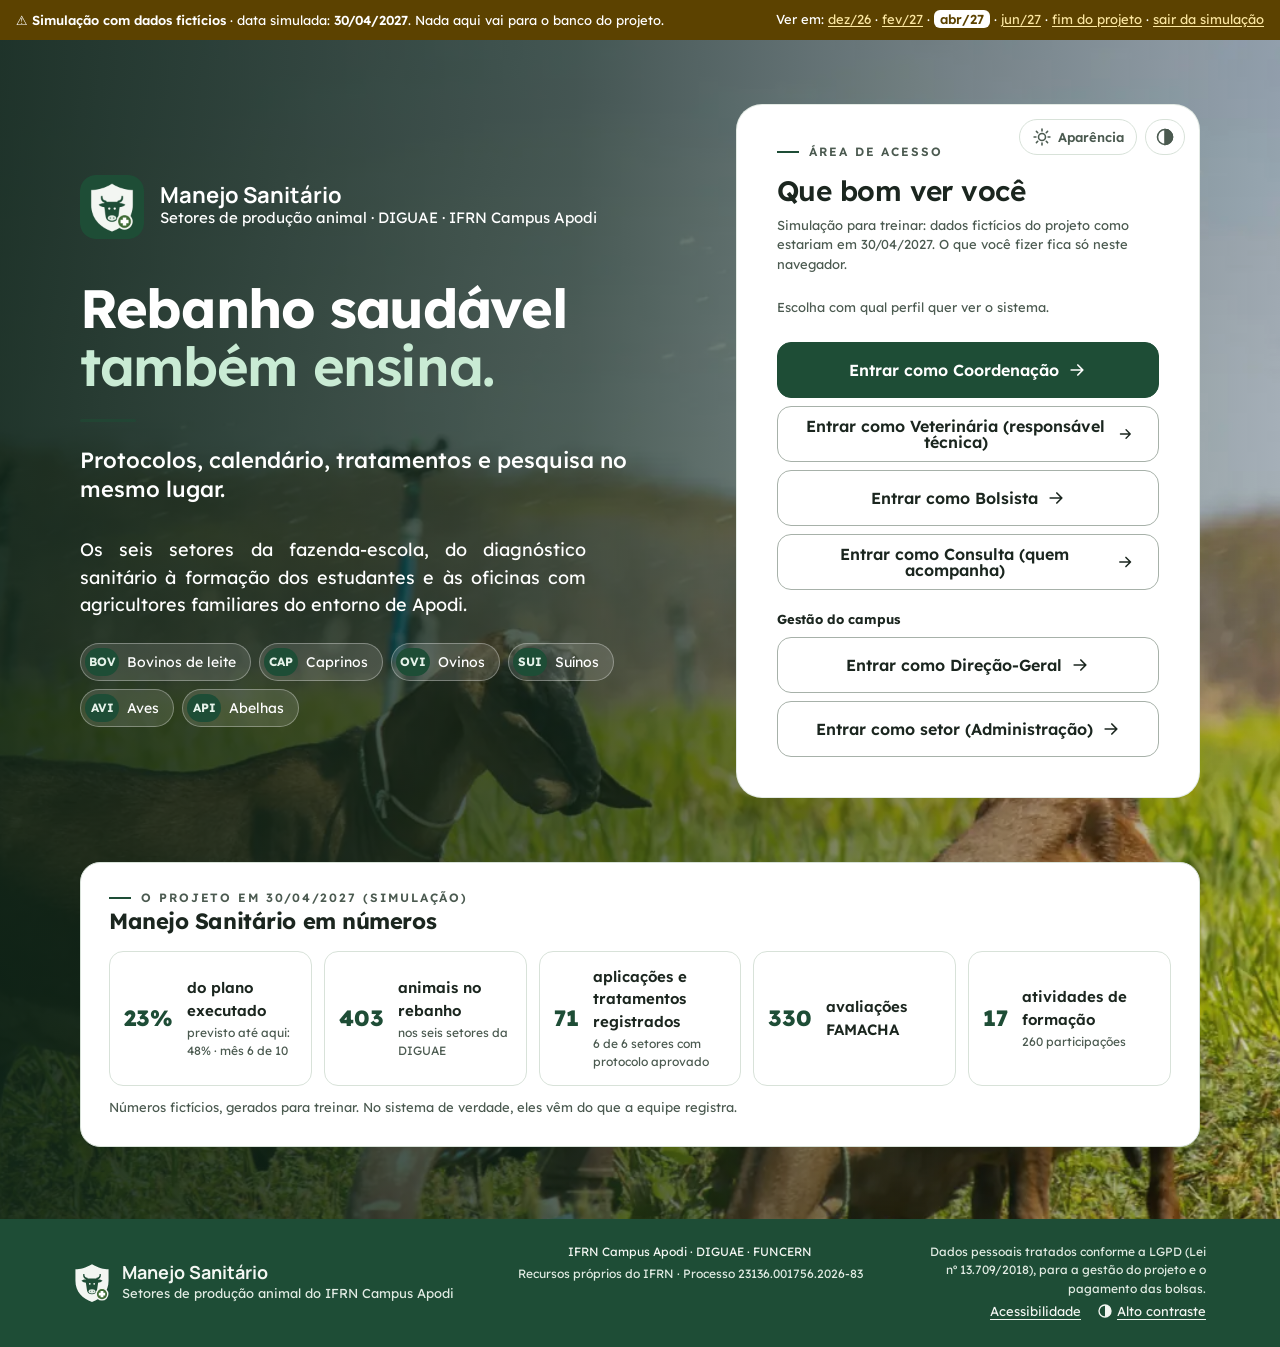
==== simulacao.html @ adf6f59b "Manuais e guias da versão 187" ====
<!doctype html>
<html lang="pt-BR">
<head>
<meta charset="utf-8">
<meta name="viewport" content="width=device-width,initial-scale=1,viewport-fit=cover">
<!-- Política de conteúdo: só roda código deste endereço e só conversa com o Supabase (segunda barreira contra código injetado). -->
<meta http-equiv="Content-Security-Policy" content="default-src 'self'; script-src 'self'; style-src 'self' 'unsafe-inline'; font-src 'self' data:; img-src 'self' data: blob:; connect-src 'self' https://viacep.com.br; worker-src 'self'; manifest-src 'self'; object-src 'none'; base-uri 'self'; form-action 'self'">
<meta name="robots" content="noindex, nofollow">
<meta name="referrer" content="no-referrer">
<title>Simulação · Manejo Sanitário</title>
<meta name="theme-color" content="#1E4D36" media="(prefers-color-scheme: light)">
<meta name="theme-color" content="#2F6B4F" media="(prefers-color-scheme: dark)">
<link rel="icon" href="assets/icon-192.png">
<link rel="apple-touch-icon" href="assets/apple-touch-icon.png">
<link rel="stylesheet" href="css/app.css?v=187">
<link rel="preload" href="assets/fontes/lexend-latin-wght-normal.woff2" as="font" type="font/woff2" crossorigin>
<link rel="preload" href="assets/fontes/manrope-marca-700.woff2" as="font" type="font/woff2" crossorigin>
</head>
<body>
<!-- barra de acessibilidade (eMAG 3.1): primeiro item do Tab, guardada até receber o foco do teclado -->
<div class="barra-acess" role="navigation" aria-label="Atalhos de acessibilidade"><div class="ba-in">
 <ul><li><button type="button" data-atalho="conteudo" accesskey="1" aria-keyshortcuts="Alt+1">Ir para o conteúdo <kbd>1</kbd></button></li>
  <li data-so-menu><button type="button" data-atalho="menu" accesskey="2" aria-keyshortcuts="Alt+2">Ir para o menu <kbd>2</kbd></button></li>
  <li><button type="button" data-atalho="rodape" accesskey="4" aria-keyshortcuts="Alt+4">Ir para o rodapé <kbd>4</kbd></button></li></ul>
 <ul><li><button type="button" data-acessibilidade>Acessibilidade</button></li><li><button type="button" class="ba-contraste" data-contraste aria-pressed="false"><svg viewBox="0 0 24 24" width="16" height="16" aria-hidden="true" focusable="false"><circle cx="12" cy="12" r="9" fill="none" stroke="currentColor" stroke-width="2"/><path d="M12 3a9 9 0 0 1 0 18z" fill="currentColor"/></svg>Alto contraste</button></li></ul>
</div></div>
<section id="auth" hidden>
 <!-- foto do campus (v118): só aparece no computador e no tablet, fora da economia de dados, do alto contraste e do modo sol (html[data-foto-ent], posto pelo fotoEntrada em entrada.mjs); no celular não é baixada -->
 <div class="ent-foto" aria-hidden="true"></div>
 <!-- fundo: linhas de pasto em nível, quase invisíveis (decoração; não é lida por leitor de tela) -->
 <svg class="ent-fundo" viewBox="0 0 1440 900" preserveAspectRatio="xMidYMid slice" aria-hidden="true" focusable="false">
  <g fill="none" stroke="currentColor" stroke-width="1.5">
   <path d="M-80 640C180 540 420 720 720 610s520-90 880 20"/><path d="M-80 690C190 590 430 770 730 660s520-90 870 20"/><path d="M-80 740C200 640 440 820 740 710s520-90 860 20"/>
   <path d="M-80 790C210 690 450 870 750 760s520-90 850 20"/><path d="M-80 840C220 740 460 920 760 810s520-90 840 20"/>
  </g>
  <path class="folha" d="M1250 70c60 40 120 52 160 52v104c0 102-66 168-160 204-94-36-160-102-160-204V122c40 0 100-12 160-52z"/>
 </svg>
 <div class="ent">
  <div class="ent-topo">
   <div class="ent-marca"><img src="assets/icon-192.png" alt="" width="64" height="64"><div><b>Manejo Sanitário</b><span>Setores de produção animal · DIGUAE · IFRN Campus Apodi</span></div></div>
   <h1 class="ent-h">Rebanho saudável<br><em>também ensina.</em></h1>
   <p class="ent-s">Protocolos, calendário, tratamentos e pesquisa no mesmo lugar.</p>
  </div>
  <div class="ent-base">
   <p class="ent-d">Os seis setores da fazenda-escola, do diagnóstico sanitário à formação dos estudantes e às oficinas com agricultores familiares do entorno de Apodi.</p>
   <ul class="ent-set" aria-label="Setores do projeto"><li><i aria-hidden="true">BOV</i><span>Bovinos de leite</span></li><li><i aria-hidden="true">CAP</i><span>Caprinos</span></li><li><i aria-hidden="true">OVI</i><span>Ovinos</span></li><li><i aria-hidden="true">SUI</i><span>Suínos</span></li><li><i aria-hidden="true">AVI</i><span>Aves</span></li><li><i aria-hidden="true">API</i><span>Abelhas</span></li></ul>
  </div>
  <div class="authbox">
   <!-- Aparência e Alto contraste antes do formulário: no Tab vêm logo depois da barra de atalhos, na ordem em que aparecem (no alto do cartão) -->
   <button type="button" id="ap_entrada" class="ent-ap" data-aparencia aria-label="Aparência da tela: modo sol, claro ou escuro"><svg viewBox="0 0 24 24" width="20" height="20" fill="none" stroke="currentColor" stroke-width="1.9" stroke-linecap="round" aria-hidden="true"><circle cx="12" cy="12" r="4.2"/><path d="M12 2.5v2.2M12 19.3v2.2M2.5 12h2.2M19.3 12h2.2M5.3 5.3l1.6 1.6M17.1 17.1l1.6 1.6M5.3 18.7l1.6-1.6M17.1 6.9l1.6-1.6"/></svg><span>Aparência</span></button>
   <button type="button" class="ent-ap ent-ct" data-contraste aria-pressed="false" aria-label="Alto contraste" title="Alto contraste"><svg viewBox="0 0 24 24" width="20" height="20" fill="none" stroke="currentColor" stroke-width="1.9" aria-hidden="true" focusable="false"><circle cx="12" cy="12" r="9"/><path d="M12 3a9 9 0 0 1 0 18z" fill="currentColor"/></svg></button>
   <div class="ac-cab"><span class="eyebrow">Área de acesso</span><h2 class="ent-t">Que bom ver você</h2><p class="ent-p" id="authsub">Entre com o e-mail cadastrado.</p></div>
   <div id="authcorpo"></div>
  </div>
 </div>
 <footer class="pe pe-un" id="rodape-ent" tabindex="-1" role="contentinfo"><div class="wrap">
  <div class="pe-m"><img src="assets/escudo.svg" alt="" width="36" height="40"><div><b>Manejo Sanitário</b><span>Setores de produção animal do IFRN Campus Apodi</span></div></div>
  <div class="pe-i"><span>IFRN Campus Apodi · DIGUAE · FUNCERN</span><span>Recursos próprios do IFRN · Processo <span class="pe-nq">23136.001756.2026-83</span></span></div>
  <p class="pe-l">Dados pessoais tratados conforme a LGPD (Lei nº 13.709/2018), para a gestão do projeto e o pagamento das bolsas. <span class="pe-acs"><button type="button" class="pe-ac" data-acessibilidade>Acessibilidade</button><button type="button" class="pe-ac" data-contraste aria-pressed="false"><svg viewBox="0 0 24 24" width="16" height="16" aria-hidden="true" focusable="false"><circle cx="12" cy="12" r="9" fill="none" stroke="currentColor" stroke-width="2"/><path d="M12 3a9 9 0 0 1 0 18z" fill="currentColor"/></svg>Alto contraste</button></span></p>
 <!-- marcas oficiais (IFRN, DIGUAE, FUNCERN…): entram aqui só imagens da pasta marcas/, num fundo branco com ~32 px de altura -->
 <div class="pe-marcas" data-marcas role="group" aria-label="Marcas oficiais"></div>
 </div></footer>
</section>
<section id="pub" hidden></section>
<div id="app" hidden>
<header class="top"><div class="wrap">
  <div class="tb-marca"><img class="tb-logo" src="assets/escudo.svg" alt="" width="39" height="44"><div><p class="marca-nome">Manejo Sanitário</p>
  <div class="sub">Setores de produção animal · DIGUAE · IFRN Campus Apodi · Processo 23136.001756.2026-83</div></div></div>
  <div id="espaco" class="esp-sw" hidden></div>
  <div class="who"><span id="net" class="chip f" hidden>sem internet · guardando neste aparelho</span><span id="net-mem" class="chip f" role="status" hidden>este navegador não guarda lançamentos sem internet: não feche a página enquanto houver o que enviar</span>
   <button type="button" class="tb tb-x" data-aparencia aria-label="Aparência da tela: modo sol, claro ou escuro" title="Aparência da tela (modo sol)"><svg viewBox="0 0 24 24" width="20" height="20" fill="none" stroke="currentColor" stroke-width="1.9" stroke-linecap="round" aria-hidden="true"><circle cx="12" cy="12" r="4.2"/><path d="M12 2.5v2.2M12 19.3v2.2M2.5 12h2.2M19.3 12h2.2M5.3 5.3l1.6 1.6M17.1 17.1l1.6 1.6M5.3 18.7l1.6-1.6M17.1 6.9l1.6-1.6"/></svg><span class="tb-t">Aparência</span></button>
   <button type="button" class="tb tb-ct tb-x" data-contraste aria-pressed="false" aria-label="Alto contraste" title="Alto contraste"><svg viewBox="0 0 24 24" width="20" height="20" fill="none" stroke="currentColor" stroke-width="1.9" aria-hidden="true" focusable="false"><circle cx="12" cy="12" r="9"/><path d="M12 3a9 9 0 0 1 0 18z" fill="currentColor"/></svg><span class="tb-t">Alto contraste</span></button>
   <button type="button" class="tb tb-x" data-ajuda aria-label="Ajuda" title="Ajuda"><svg viewBox="0 0 24 24" width="20" height="20" fill="none" stroke="currentColor" stroke-width="2" stroke-linecap="round" stroke-linejoin="round" aria-hidden="true" focusable="false"><path d="M3 12a9 9 0 1 0 18 0a9 9 0 0 0 -18 0"/><path d="M12 16v.01"/><path d="M12 13a2 2 0 0 0 .914 -3.782a1.98 1.98 0 0 0 -2.414 .483"/></svg><span class="tb-t">Ajuda</span></button>
   <button type="button" class="tb-eu" data-meus title="Meus dados"><span class="tb-av" id="quem-av" aria-hidden="true"></span>
   <span id="quem" class="tb-quem"><b id="quem-nome"></b><span id="quem-papel"></span></span></button>
   <button type="button" class="tb tb-x" data-sair aria-label="Sair do sistema" title="Sair do sistema"><svg viewBox="0 0 24 24" width="22" height="22" fill="none" stroke="currentColor" stroke-width="2" stroke-linecap="round" stroke-linejoin="round" aria-hidden="true"><path d="M14 4h4a2 2 0 0 1 2 2v12a2 2 0 0 1-2 2h-4"/><path d="M4 12h11"/><path d="M11 8l4 4-4 4"/></svg><span class="tb-t">Sair</span></button></div>
</div></header>
<nav id="menu" aria-label="Seções do sistema"><div class="wrap" id="tabs"></div><div class="esp-sw esp-m" id="espaco-m" hidden></div><div class="wrap nav-m" id="abas-m"></div></nav>
<main id="conteudo"><div class="wrap" id="view"></div></main>

</div>
<!-- o rodapé fica fora do #app (v164): assim passa por baixo do painel lateral na largura toda, e o painel para antes dele -->
<footer class="pe pe-un" id="rodape" tabindex="-1"><div class="wrap">
 <div class="pe-m"><img src="assets/escudo.svg" alt="" width="36" height="40"><div><b>Manejo Sanitário</b><span>Setores de produção animal do IFRN Campus Apodi</span></div></div>
 <div class="pe-bs"><button type="button" class="b pe-b" data-ajuda><svg class="ic" viewBox="0 0 24 24" width="20" height="20" fill="none" stroke="currentColor" stroke-width="2" stroke-linecap="round" stroke-linejoin="round" aria-hidden="true" focusable="false"><path d="M3 12a9 9 0 1 0 18 0a9 9 0 0 0 -18 0"/><path d="M12 16v.01"/><path d="M12 13a2 2 0 0 0 .914 -3.782a1.98 1.98 0 0 0 -2.414 .483"/></svg>Ajuda desta página</button><button type="button" class="b pe-b" data-relatar><svg class="ic" viewBox="0 0 24 24" width="20" height="20" fill="none" stroke="currentColor" stroke-width="2" stroke-linecap="round" stroke-linejoin="round" aria-hidden="true" focusable="false"><path d="M18 4a3 3 0 0 1 3 3v8a3 3 0 0 1 -3 3h-5l-5 3v-3h-2a3 3 0 0 1 -3 -3v-8a3 3 0 0 1 3 -3h12z"/><path d="M12 8v3"/><path d="M12 14v.01"/></svg>Relatar problema</button></div>
 <div class="pe-i"><span>IFRN Campus Apodi · DIGUAE · FUNCERN</span><span>Recursos próprios do IFRN · Processo <span class="pe-nq">23136.001756.2026-83</span></span></div>
 <p class="pe-l">Dados pessoais tratados conforme a LGPD (Lei nº 13.709/2018), para a gestão do projeto e o pagamento das bolsas. <span class="pe-acs"><button type="button" class="pe-ac" data-acessibilidade>Acessibilidade</button><button type="button" class="pe-ac" data-contraste aria-pressed="false"><svg viewBox="0 0 24 24" width="16" height="16" aria-hidden="true" focusable="false"><circle cx="12" cy="12" r="9" fill="none" stroke="currentColor" stroke-width="2"/><path d="M12 3a9 9 0 0 1 0 18z" fill="currentColor"/></svg>Alto contraste</button></span><span class="pe-v" hidden></span></p>
 <!-- marcas oficiais (IFRN, DIGUAE, FUNCERN…): entram aqui só imagens da pasta marcas/, num fundo branco com ~32 px de altura -->
 <div class="pe-marcas" data-marcas role="group" aria-label="Marcas oficiais"></div>
</div></footer>
<div class="carregando" id="carregando" role="status">
 <!-- linha de batimento passando por uma cruz: sanidade animal -->
 <svg class="cg" viewBox="0 0 120 60" width="120" height="60" aria-hidden="true" focusable="false"><path class="cg-cruz" d="M52 14h16v12h12v16H68v12H52V42H40V26h12z" opacity=".18"/><path class="cg-linha" d="M4 34h28l7-14 9 26 8-34 8 30 6-8h46"/></svg>
 <span id="carregando-txt">Abrindo o sistema…</span>
 <!-- esqueleto da tela enquanto os dados chegam (v134): o desenho da página no lugar do aviso -->
 <div class="esq" aria-hidden="true"><i class="esq-t"></i><i class="esq-s"></i><div class="esq-k"><i></i><i></i><i></i><i></i></div><div class="esq-p"><i></i><i></i></div><i class="esq-g"></i></div>
</div>
<dialog id="dlg"><form id="frm" novalidate></form></dialog>
<noscript><p class="carregando">Este sistema precisa de JavaScript ligado no navegador.</p></noscript>
<!-- SIMULAÇÃO: sem banco, dados fictícios gerados na hora (js/simulacao.js, só esta página baixa). GERADA por ferramentas/montar.js a partir da index.html: não edite aqui. -->
<script src="js/simulacao.js?v=187"></script>
<!-- todo o sistema num arquivo só (montado por ferramentas/montar.js) -->
<script src="js/tudo.js?v=187"></script>
</body>
</html>
---- css/app.css ----
@font-face{font-family:Lexend;font-style:normal;font-weight:100 900;font-display:swap;src:url(../assets/fontes/lexend-latin-wght-normal.woff2) format("woff2")}@font-face{font-family:Manrope Marca;font-style:normal;font-weight:600 700;font-display:swap;src:url(../assets/fontes/manrope-marca-700.woff2) format("woff2")}:root{--bg:#F3F6F2;--surface:#FFFFFF;--sunken:#E1EBE3;--line:#D8E2D9;--ink:#1B261F;--muted:#4B5A50;--accent:#2F5A26;--accent-ink:#FFFFFF;--accent-soft:#F3F6F2;--ferment:#74826F;--ferment-soft:#E1EBE3;--bad:#A3133B;--bad-soft:#E1EBE3;--display:"Lexend",system-ui,-apple-system,"Segoe UI",sans-serif;--marca:"Cormorant Garamond",Georgia,serif;--body:"Lexend",system-ui,-apple-system,"Segoe UI",sans-serif;--mono:ui-monospace,Menlo,Consolas,monospace;--c-exec:#A3133B;--c-rec:#2F6B4F}@media (prefers-color-scheme: dark){:root:not([data-theme=light]){--bg:#101512;--surface:#18201B;--sunken:#24371C;--line:#4A3A10;--ink:#E8EEE9;--muted:#A9B5AC;--accent:#A9C98F;--accent-ink:#101512;--accent-soft:#24371C;--ferment:#A9C98F;--ferment-soft:#24371C;--bad:#FFB3C1;--bad-soft:#4A1B26;--c-exec:#6E7E72;--c-rec:#6E7E72;color-scheme:dark}}:root[data-theme=dark]{--bg:#101512;--surface:#18201B;--sunken:#24371C;--line:#4A3A10;--ink:#E8EEE9;--muted:#A9B5AC;--accent:#A9C98F;--accent-ink:#101512;--accent-soft:#24371C;--ferment:#A9C98F;--ferment-soft:#24371C;--bad:#FFB3C1;--bad-soft:#4A1B26;--c-exec:#6E7E72;--c-rec:#6E7E72;color-scheme:dark}*{box-sizing:border-box}body{margin:0;background:var(--bg);color:var(--ink);font:var(--t-base)/1.5 var(--body)}.wrap{max-width:1180px;margin:0 auto;padding-inline:16px}header.top{padding-block:18px 10px}header.top .wrap{display:flex;flex-wrap:wrap;gap:6px 20px;align-items:baseline;justify-content:space-between}h1{font:700 var(--t-3xl)/1.1 var(--marca);margin:0}.sub{color:var(--muted);font-size:var(--t-sm)}nav{position:sticky;top:env(safe-area-inset-top,0px);z-index:5;background:var(--bg);border-bottom:1px solid var(--line)}nav .wrap{display:flex;gap:2px;overflow-x:auto}nav button{flex:none;background:none;border:0;border-bottom:3px solid transparent;color:var(--muted);font:500 var(--t-md) var(--body);padding:10px 10px 8px;cursor:pointer}nav button[aria-current=page]{color:var(--ink);border-bottom-color:var(--accent)}main{padding-block:20px 60px}main .wrap{display:flex;flex-direction:column;gap:22px}h2{font:700 var(--t-xl)/1.2 var(--display);margin:0;text-wrap:balance}h3{font:600 var(--t-xs) var(--body);text-transform:uppercase;letter-spacing:.07em;color:var(--muted);margin:0}.head{display:flex;flex-wrap:wrap;gap:10px;align-items:center;justify-content:space-between}.head p{margin:2px 0 0;color:var(--muted);font-size:var(--t-sm);max-width:65ch}.head>div{min-width:0}.acts{display:flex;gap:8px;flex-wrap:wrap}button.b,label.b{font:600 var(--t-sm) var(--body);border-radius:6px;padding:8px 13px;cursor:pointer;border:1px solid var(--line);background:var(--surface);color:var(--ink)}button.b.p{background:var(--accent);border-color:var(--accent);color:var(--accent-ink)}button.b.s{padding:4px 9px;font-size:var(--t-xs);font-weight:500}button.b.d{color:var(--bad)}:focus-visible{outline:2px solid var(--accent);outline-offset:2px}.panel{background:var(--surface);border:1px solid var(--line);border-radius:8px}.scroll{overflow-x:auto;position:relative}table{border-collapse:collapse;width:100%;font-size:var(--t-sm)}th{text-align:left;font:600 var(--t-xs) var(--body);text-transform:uppercase;letter-spacing:.06em;color:var(--muted);padding:10px 12px;border-bottom:1px solid var(--line);white-space:nowrap}td{padding:10px 12px;border-bottom:1px solid var(--line);vertical-align:top}tr:last-child td{border-bottom:0}td.n,th.n{text-align:right;font-variant-numeric:tabular-nums;white-space:nowrap}td.a{white-space:nowrap;text-align:right}.mono{font-family:var(--mono);font-size:var(--t-xs)}.small{font-size:var(--t-xs);color:var(--muted)}.empty{padding:26px 16px;color:var(--muted);text-align:center}.chip{display:inline-block;font:500 var(--t-xs) var(--body);padding:2px 8px;border-radius:99px;background:var(--sunken);color:var(--ink);white-space:nowrap}.chip.ok{background:var(--accent-soft);color:var(--accent)}.chip.f{background:var(--ferment-soft);color:var(--ferment)}.chip.bad{background:var(--bad-soft);color:var(--bad)}.chip.ex{border:1px dashed var(--muted);background:none;color:var(--muted)}.bar{height:7px;background:var(--sunken);border-radius:4px;overflow:hidden;min-width:70px}.bar i{display:block;height:100%;background:var(--accent)}.bar.f i{background:var(--ferment)}.stats{display:grid;grid-template-columns:repeat(auto-fit,minmax(190px,1fr));gap:12px}.stat{padding:14px 16px;display:flex;flex-direction:column;gap:8px}.stat b{font:700 var(--t-3xl)/1 var(--display);font-variant-numeric:tabular-nums}.stat b span{font:500 var(--t-base) var(--body);color:var(--muted)}.two{display:grid;grid-template-columns:repeat(auto-fit,minmax(min(320px,100%),1fr));gap:16px}.two>*{min-width:0}.box{padding:16px;display:flex;flex-direction:column;gap:12px}ul.al{list-style:none;margin:0;padding:0;display:flex;flex-direction:column;gap:8px}ul.al li{display:flex;gap:10px;align-items:flex-start;font-size:var(--t-md)}ul.al li .chip{flex:none;margin-top:1px}dl.kv{display:grid;grid-template-columns:1fr auto;gap:6px 16px;margin:0;font-size:var(--t-md)}dl.kv dd{margin:0;text-align:right;font-variant-numeric:tabular-nums;font-weight:600}dl.kv dt{color:var(--muted)}.gantt{min-width:760px;padding:14px 16px 16px;position:relative}.g-row{display:grid;grid-template-columns:250px 1fr 64px;gap:12px;align-items:center;padding:5px 0}.g-row.m{padding-top:12px}.g-row.m span{font:600 var(--t-sm) var(--body)}.g-lab{font-size:var(--t-sm);line-height:1.3}.g-lab .mono{color:var(--muted);margin-right:6px}.g-track{position:relative;height:16px;background:repeating-linear-gradient(90deg,transparent 0,transparent calc(100%/13 - 1px),var(--line) calc(100%/13 - 1px),var(--line) calc(100%/13))}.g-bar{position:absolute;top:3px;height:10px;border-radius:5px;background:var(--sunken);border:1px solid var(--line);overflow:hidden}.g-bar i{display:block;height:100%;background:var(--accent)}.g-bar.late{border-color:var(--bad)}.g-bar.late i{background:var(--bad)}.g-today{position:absolute;top:-4px;bottom:-4px;width:2px;background:var(--ferment)}.g-months{display:grid;grid-template-columns:repeat(13,1fr);font:500 var(--t-xs) var(--mono);color:var(--muted)}.g-n{text-align:right;font-variant-numeric:tabular-nums;font-size:var(--t-sm);font-weight:600}.note{font-size:var(--t-sm);color:var(--muted);max-width:75ch}.banner{background:var(--ferment-soft);color:var(--ink);border:1px solid var(--ferment);border-radius:8px;padding:10px 14px;display:flex;flex-wrap:wrap;gap:10px;align-items:center;justify-content:space-between;font-size:var(--t-md)}dialog{border:1px solid var(--line);border-radius:10px;background:var(--surface);color:var(--ink);padding:0;width:min(640px,calc(100% - 24px));max-height:90%}dialog::backdrop{background:#00000073}dialog form{padding:20px;display:flex;flex-direction:column;gap:14px}.fields{display:grid;grid-template-columns:repeat(auto-fit,minmax(220px,1fr));gap:12px}.fld{display:flex;flex-direction:column;gap:4px;min-width:0}.fld.w{grid-column:1/-1}.fld label,.fld legend{font:600 var(--t-xs) var(--body);color:var(--muted)}input,select,textarea{font:var(--t-base) var(--body);padding:8px 10px;border:1px solid var(--line);border-radius:6px;background:var(--bg);color:var(--ink);width:100%}textarea{min-height:70px;resize:vertical}fieldset{border:1px solid var(--line);border-radius:6px;margin:0;padding:10px 12px;display:grid;grid-template-columns:repeat(auto-fit,minmax(220px,1fr));gap:6px 12px}fieldset label{display:flex;gap:8px;align-items:center;font:400 var(--t-md) var(--body);color:var(--ink)}fieldset input{width:auto}.err{color:var(--bad);font-size:var(--t-sm);font-weight:600}.frow{display:flex;gap:8px;justify-content:flex-end;flex-wrap:wrap}.who{display:flex;gap:8px;align-items:center;flex-wrap:wrap;font-size:var(--t-sm);color:var(--muted)}#auth{min-height:100%;display:flex;align-items:center;justify-content:center;padding:40px 16px}.authbox{width:min(420px,100%);padding:26px;display:flex;flex-direction:column;gap:16px}.authbox form{display:flex;flex-direction:column;gap:12px}.ctrl{display:flex;gap:12px;flex-wrap:wrap;align-items:flex-end}.ctrl .fld{flex:0 1 180px}.rel{padding:28px;display:flex;flex-direction:column;gap:20px}.rel h2{font-size:var(--t-2xl)}.rel section{display:flex;flex-direction:column;gap:8px;min-width:0}.rel h4{font:700 var(--t-base) var(--display);margin:0}.rel p{margin:0;max-width:75ch}tr.tot td{font-weight:700;border-top:2px solid var(--line)}@media (max-width:520px){h1{font-size:var(--t-2xl)}.rel{padding:16px}}@media print{:root,:root:not([data-theme=light]),:root[data-theme=dark]{--bg:#E8EEE9;--surface:#E8EEE9;--sunken:#E8EEE9;--line:#A9B5AC;--ink:#101512;--muted:#2A352E;--accent:#2A352E;--accent-soft:#E8EEE9;--ferment:#4A3A10;--ferment-soft:#E8EEE9;--bad:#4A3A10;--bad-soft:#E8EEE9;color-scheme:light}header.top,nav,.noprint,#auth{display:none!important}main{padding:0}.rel{border:0;padding:0}.scroll{overflow:visible}body{font-size:var(--t-md)}section{break-inside:avoid}}[hidden]{display:none!important}html,body{height:100%}.carregando{min-height:60vh;display:flex;align-items:center;justify-content:center;color:var(--muted)}.authtabs{display:flex;gap:4px;border-bottom:1px solid var(--line)}.authtabs button{background:none;border:0;border-bottom:3px solid transparent;color:var(--muted);font:500 var(--t-md) var(--body);padding:8px 10px;cursor:pointer}.authtabs button[aria-selected=true]{color:var(--ink);border-bottom-color:var(--accent)}.ok-msg{color:var(--accent);font-size:var(--t-sm);font-weight:600}.chip.pend{border:1px dashed var(--ferment);background:none;color:var(--ferment)}.toast{position:fixed;left:50%;bottom:calc(18px + env(safe-area-inset-bottom,0px));transform:translate(-50%);background:var(--ink);color:var(--bg);padding:10px 16px;border-radius:8px;font-size:var(--t-md);z-index:30;max-width:calc(100% - 32px);box-shadow:0 4px 18px #00000040}.sessao-aviso{position:fixed;inset:0;background:#00000073;display:flex;align-items:center;justify-content:center;z-index:40;padding:16px}.sessao-in{background:var(--surface);border:1px solid var(--line);border-radius:10px;padding:20px;max-width:380px;display:flex;flex-direction:column;gap:10px}button.b:disabled{opacity:.6;cursor:default}.hist td{font-size:var(--t-xs)}.hist details summary{cursor:pointer;color:var(--accent)}.hist pre{white-space:pre-wrap;word-break:break-word;font:var(--t-xs) var(--mono);margin:6px 0 0;max-width:60ch}td .small{margin-top:2px}@media (max-width:640px){td.a{white-space:normal}td.a .b{margin-top:4px}.scroll td.a,.scroll table:has(td.a) thead th:last-child{position:sticky;right:0;z-index:1;box-shadow:-10px 0 10px -10px #00000047}.scroll td.a{background:var(--surface)}.scroll table:has(td.a) thead th:last-child{background:var(--topo)}.g-row{grid-template-columns:190px 1fr 52px}}.dx-topo{display:grid;grid-template-columns:minmax(280px,1.35fr) minmax(0,4fr);border-radius:18px;overflow:hidden;box-shadow:0 1px 2px #14261b0a,0 10px 26px #14261b12}.dx-exec{display:grid;gap:12px;align-content:start;padding:26px 28px;background:color-mix(in srgb,var(--sunken) 55%,var(--surface));border-right:1px solid var(--line)}.dx-rot{font:700 var(--t-xs)/1.2 var(--body);letter-spacing:.12em;text-transform:uppercase;color:var(--ink)}.dx-exec-num b{font:800 var(--t-3xl)/1 var(--body);letter-spacing:-.035em;font-variant-numeric:tabular-nums}.medidor{position:relative;display:block;height:12px;border-radius:6px;background:color-mix(in srgb,var(--ink) 9%,var(--surface))}.medidor i{display:block;height:100%;border-radius:inherit;background:var(--accent)}.medidor i.f{background:var(--ferment)}.medidor i.bad{background:var(--bad)}.medidor>b{position:absolute;top:-4px;bottom:-4px;width:2px;background:var(--ink);transform:translate(-1px)}.medidor.fino{height:6px;margin-top:6px}.medidor.fino i{background:var(--kc)}.dx-exec-sub{display:flex;flex-wrap:wrap;justify-content:space-between;gap:4px 12px;margin:0;font-size:var(--t-md);color:var(--muted)}.dx-exec-sub b{color:var(--ink)}.dx-como summary{font-size:var(--t-sm);color:var(--muted);cursor:pointer}.dx-como p{font-size:var(--t-sm);color:var(--muted);margin:6px 0 0;max-width:60ch}.dx-kpis{display:grid;grid-template-columns:repeat(4,minmax(0,1fr))}.dx-kpi{display:grid;gap:8px;align-content:start;padding:26px 22px;--kc:var(--accent)}.dx-kpi.k2{--kc:#A3133B}.dx-kpi.k3{--kc:#74826F}.dx-kpi.k4{--kc:#4B5A50}.dx-kpi+.dx-kpi{border-left:1px solid var(--line)}.dx-kpi-topo{display:flex;align-items:center;gap:14px}.dx-anel{position:relative;display:inline-flex;flex:none}.dx-anel svg{display:block}.dx-anel circle{fill:none;stroke-width:4}.dx-anel .tr{stroke:color-mix(in srgb,var(--kc) 22%,var(--surface))}.dx-anel .pg{stroke:var(--kc);stroke-linecap:round}.dx-anel b{position:absolute;inset:0;display:flex;align-items:center;justify-content:center;font:700 var(--t-xs) var(--body);font-variant-numeric:tabular-nums}.dx-kpi-n b{font:700 var(--t-3xl)/1 var(--body);letter-spacing:-.02em;font-variant-numeric:tabular-nums}.dx-kpi-n small{font:500 var(--t-lg) var(--body);color:var(--muted)}.dx-kpi-s{font-size:var(--t-sm);color:var(--muted)}@media (max-width:980px){.dx-topo{grid-template-columns:1fr}.dx-exec{border-right:0;border-bottom:1px solid var(--line)}}@media (max-width:640px){.dx-kpis{grid-template-columns:repeat(2,minmax(0,1fr))}.dx-kpi{padding:18px 14px}.dx-kpi+.dx-kpi{border-left:0}.dx-kpi:nth-child(2n){border-left:1px solid var(--line)}.dx-kpi:nth-child(n+3){border-top:1px solid var(--line)}.dx-exec{padding:20px 16px}.dx-kpi-r{min-height:0}}.dx-kpis.fin .dx-kpi-n b{font-size:var(--t-3xl);display:block}.dx-kpis.fin .dx-kpi-n small{display:block;white-space:nowrap;font-size:var(--t-md);margin-top:2px}.dx-exec-sub span{white-space:nowrap}:root[data-sol] .dx-exec-sub span{white-space:normal}.dx-exec-sub b{white-space:nowrap}.at{padding:22px 24px;border-radius:18px;border-top:3px solid var(--line);display:flex;flex-direction:column;gap:14px;box-shadow:0 1px 2px #14261b0a,0 10px 26px #14261b12}.at.pend{border-top-color:var(--ferment)}.at.crit{border-top-color:var(--bad)}.at-cab{display:flex;align-items:center;justify-content:space-between;gap:12px;padding-bottom:14px;border-bottom:1px solid var(--line)}.at-cab h2{font-size:var(--t-2xl);font-weight:600}.at-cab .chip{font-size:var(--t-md);padding:5px 12px}.at-col,.at-item{display:grid;grid-template-columns:minmax(0,1fr) 150px 130px;gap:16px;align-items:center}.at-col{padding:0 18px;font:700 var(--t-xs) var(--body);letter-spacing:.1em;text-transform:uppercase;color:var(--muted)}.at-lista{list-style:none;margin:0;padding:0;display:flex;flex-direction:column;gap:10px}.at-item{padding:14px 18px;border:1px solid var(--line);border-left:5px solid var(--ferment);border-radius:12px;background:color-mix(in srgb,var(--sunken) 45%,var(--surface))}.at-item.bad{border-left-color:var(--bad)}.at-txt{display:flex;flex-direction:column;gap:4px;min-width:0}.at-txt b{font-size:var(--t-lg);font-weight:600}.at-item .at-txt .small{max-width:none}.at-tag{align-self:flex-start;font:700 var(--t-xs) var(--body);letter-spacing:.06em;text-transform:uppercase;padding:3px 10px;border-radius:99px;background:var(--ferment-soft);color:var(--ferment)}.at-item.bad .at-tag{background:var(--bad-soft);color:var(--bad)}.at-prazo{font-weight:600;font-variant-numeric:tabular-nums}.at-prazo small{display:block;font-weight:400;font-size:var(--t-xs);color:var(--muted)}.at-acao{text-align:right}.at-acao .b{padding:10px 18px;border-radius:10px;font-size:var(--t-base)}@media (max-width:720px){.at{padding:16px}.at-col{display:none}.at-item{grid-template-columns:1fr auto;padding:12px 14px}.at-txt{grid-column:1/-1}.at-acao .b{padding:8px 14px;font-size:var(--t-md)}}.fin-2{grid-template-columns:minmax(0,1.25fr) minmax(0,1fr)}.fin-g{gap:14px}.fin-t{font-size:var(--t-xl)}.fin-t small{font:400 var(--t-base) var(--body);color:var(--muted)}.leg{display:flex;flex-wrap:wrap;gap:6px 18px;font-size:var(--t-md);color:var(--muted);margin-top:8px}.leg span{display:inline-flex;align-items:center;gap:7px}.lg{display:inline-block;width:18px;height:0;border-top:3px solid var(--muted);border-radius:2px;flex:none}.lg.prev{border-top:2px dashed var(--ink)}.lg.exec{border-color:var(--c-exec)}.lg.rec{border-color:var(--c-rec)}.lg.comp{height:10px;border:0;border-radius:3px;background:color-mix(in srgb,var(--c-exec) 38%,var(--surface))}.lg.tempo{width:0;height:14px;border:0;border-left:3px solid var(--ink);border-radius:0}.rg{position:relative;touch-action:pan-y;overflow-x:clip}.rg svg{display:block;width:100%;height:auto}.rg .gr{stroke:var(--line);stroke-width:1}.rg .ax{font:var(--t-xs) var(--body);fill:var(--muted)}.rg .l{fill:none;stroke-width:2;stroke-linejoin:round;stroke-linecap:round}.rg .l.prev{stroke:var(--ink);stroke-dasharray:5 5;opacity:.75}.rg .l.exec{stroke:var(--c-exec);stroke-width:2.5}.rg .l.rec{stroke:var(--c-rec)}.rg .pt{stroke:var(--surface);stroke-width:2}.rg .pt.exec{fill:var(--c-exec)}.rg .pt.rec{fill:var(--c-rec)}.rg .hj{stroke:var(--muted);stroke-width:1;stroke-dasharray:2 3}.rg .cr{stroke:var(--ink);stroke-width:1;opacity:.5}.dica{position:absolute;top:8px;display:flex;flex-direction:column;gap:3px;background:var(--surface);border:1px solid var(--line);border-radius:8px;padding:8px 10px;font-size:var(--t-sm);color:var(--muted);box-shadow:0 6px 18px #00000024;pointer-events:none;white-space:nowrap}.dica b{color:var(--ink)}.dica span{display:flex;align-items:center;gap:7px}.ur{display:flex;flex-direction:column;gap:4px}.ur-l{display:grid;grid-template-columns:minmax(0,1fr) auto;gap:4px 12px;align-items:end;text-align:left;background:none;border:0;border-radius:8px;padding:6px 8px;margin:0 -8px;color:var(--ink);font:500 var(--t-md) var(--body);cursor:pointer}.ur-l:hover{background:var(--sunken)}.ur-p{font-weight:700;font-variant-numeric:tabular-nums}.ur-p.est{color:var(--bad)}.ur-b{grid-column:1/-1;position:relative;height:10px;border-radius:5px;background:var(--sunken)}.ur-b i{position:absolute;top:0;bottom:0;left:0;border-radius:5px}.ur-b i.exec{background:var(--c-exec)}.ur-b i.comp{background:color-mix(in srgb,var(--c-exec) 38%,var(--surface));border-left:2px solid var(--surface)}.ur-b b{position:absolute;top:-4px;bottom:-4px;width:3px;background:var(--ink);border-radius:1px;transform:translate(-1px)}.rb-t{border-radius:16px;overflow:hidden}.rb-h,.rb summary,.rb-tot{display:grid;grid-template-columns:minmax(220px,2.4fr) repeat(4,minmax(96px,1fr)) minmax(120px,1.1fr);gap:12px;align-items:center;padding:14px 18px}.rb-h{background:var(--sunken);font:700 var(--t-xs) var(--body);letter-spacing:.1em;text-transform:uppercase;color:var(--ink)}.rb-h span:not(:first-child),.rb-v,.rb-tot span:not(:first-child){text-align:right;font-variant-numeric:tabular-nums}.rb{border-top:1px solid var(--line)}.rb summary{list-style:none;cursor:pointer}.rb summary::-webkit-details-marker{display:none}.rb summary:hover{background:color-mix(in srgb,var(--sunken) 45%,var(--surface))}.rb-n{display:flex;align-items:center;gap:12px;font-weight:500;min-width:0}.rb-n .chip{margin-left:auto}.rb-s{flex:none;width:30px;height:30px;border:1px solid var(--line);border-radius:8px;position:relative}.rb-s:after{content:"";position:absolute;left:10px;top:9px;width:7px;height:7px;border-right:2px solid var(--c-exec);border-bottom:2px solid var(--c-exec);transform:rotate(-45deg);transition:transform .15s}.rb[open] .rb-s:after{transform:rotate(45deg);left:10px;top:8px}.rb-v.neg b{color:var(--bad)}.rb-e{display:flex;align-items:center;gap:10px;justify-content:flex-end}.rb-e .medidor{flex:1;margin:0;max-width:110px}.rb-e b{font-variant-numeric:tabular-nums;min-width:3.2em;text-align:right}.rb-e .medidor i{background:var(--c-exec)}.rb-e .medidor i.bad{background:var(--bad)}.rb-c{padding:4px 18px 18px 60px;display:flex;flex-direction:column;gap:14px;background:color-mix(in srgb,var(--sunken) 30%,var(--surface))}.rb-c h3{margin:10px 0 4px}.rb-tot{border-top:2px solid var(--line);font-weight:700}@media (max-width:980px){.fin-2{grid-template-columns:1fr}}@media (max-width:860px){.rb-h{display:none}.rb summary{grid-template-columns:1fr 1fr;gap:6px 12px;padding:12px 14px}.rb-n,.rb-e{grid-column:1/-1}.rb-e{justify-content:flex-start}.rb-e .medidor{max-width:none}.rb-v{text-align:left}.rb-v:before{content:attr(data-r);display:block;font:600 var(--t-xs) var(--body);letter-spacing:.06em;text-transform:uppercase;color:var(--muted)}.rb-c{padding-left:14px}.rb-tot{grid-template-columns:1fr 1fr;padding:12px 14px}.rb-tot span:not(:first-child){text-align:left}.rb-tot span:first-child{grid-column:1/-1}.rb-tot span[data-r]:before{content:attr(data-r);display:block;font-weight:500;color:var(--txt-2)}}@media print{.dica,.rg .cr{display:none}}.dx-topo.so{grid-template-columns:1fr}.dx-topo.so .dx-kpi-n small{font-size:var(--t-xl)}.pcs{list-style:none;margin:10px 0 0;padding:0;display:flex;flex-direction:column;gap:10px}.pc{display:grid;grid-template-columns:auto minmax(0,1fr) auto;gap:16px;align-items:center;padding:16px 18px;background:var(--surface);border:1px solid var(--line);border-radius:14px}.pc-av{flex:none;width:56px;height:56px;border-radius:50%;display:flex;align-items:center;justify-content:center;background:var(--accent);color:var(--accent-ink);font:600 var(--t-xl) var(--body);letter-spacing:.02em}.pc-av.g{width:64px;height:64px;font-size:var(--t-2xl)}.pc-t{display:flex;flex-direction:column;gap:6px;min-width:0}.pc-n{display:flex;flex-wrap:wrap;align-items:center;gap:6px 10px}.pc-n b{font-size:var(--t-xl);font-weight:600}.pc-d{display:flex;flex-wrap:wrap;gap:2px 18px;font-size:var(--t-md);color:var(--muted)}.pc .b{padding:10px 16px;border-radius:10px;font-size:var(--t-base)}.pc-cab{display:flex;align-items:center;gap:14px}.pc-cab h2{font-size:var(--t-2xl);margin-bottom:6px}dialog .kv dt{max-width:26ch}@media (max-width:640px){.pc{grid-template-columns:auto minmax(0,1fr);padding:14px}.pc .b{grid-column:1/-1}.pc-av{width:46px;height:46px;font-size:var(--t-lg)}.pc-n b{font-size:var(--t-lg)}}dialog{width:min(760px,calc(100% - 24px));border-radius:16px}dialog form.fm{padding:0;gap:0;max-height:90vh;max-height:90dvh}.fm-cab{display:flex;align-items:flex-start;justify-content:space-between;gap:12px;padding:20px 26px 16px;border-bottom:1px solid var(--line);background:var(--surface)}.fm-eye{display:flex;align-items:center;gap:10px;font:700 var(--t-xs) var(--body);letter-spacing:.12em;text-transform:uppercase;color:var(--muted)}.fm-eye:before{content:"";width:22px;height:2px;background:var(--c-exec)}.fm-cab h2{font-size:var(--t-2xl);font-weight:600;margin-top:4px}.fm-x{flex:none;width:40px;height:40px;border:0;border-radius:10px;background:none;color:var(--ink);font:400 var(--t-3xl)/1 var(--body);cursor:pointer}.fm-x:hover{background:var(--sunken)}.fm-corpo{padding:20px 26px;display:flex;flex-direction:column;gap:14px;overflow-y:auto;background:color-mix(in srgb,var(--sunken) 35%,var(--surface))}.fm-oque{padding:14px 16px;border-radius:12px;background:var(--sunken)}.fm-oque span{font-size:var(--t-sm);color:var(--muted)}.fm-oque p{margin:2px 0 0;font-size:var(--t-base)}.fm-sec{margin:10px 0 0;padding-bottom:8px;border-bottom:1px solid var(--line);font-size:var(--t-sm);letter-spacing:.1em}.fm .fields{gap:16px}.fm .fld label,.fm .fld legend{font:500 var(--t-base) var(--body);color:var(--ink)}.fm input,.fm select,.fm textarea{font-size:var(--t-lg);padding:13px 14px;border-radius:10px;background:var(--surface);border-color:color-mix(in srgb,var(--ink) 28%,var(--line))}.fm input:focus,.fm select:focus,.fm textarea:focus{outline:2px solid var(--ink);outline-offset:1px}.fm fieldset{border-radius:10px;background:var(--surface);padding:12px 14px}.fm fieldset input{padding:0;width:18px;height:18px}.fm fieldset label{font-size:var(--t-base)}.fm-dica{font-size:var(--t-sm);color:var(--muted)}.fm-pe{padding:14px 26px 18px;border-top:1px solid var(--line);background:var(--surface);display:flex;flex-direction:column;gap:8px}.fm-pe .b{padding:11px 20px;border-radius:10px;font-size:var(--t-base)}@media (max-width:640px){.fm-cab,.fm-corpo,.fm-pe{padding-inline:16px}.fm-cab h2{font-size:var(--t-xl)}dialog{width:100%;max-width:100%;max-height:100%;height:100%;border-radius:0;border:0}dialog form.fm{max-height:100dvh;height:100%}.fm-corpo{flex:1}}@supports (grid-template-rows:subgrid){.fm .fields{row-gap:0;align-items:stretch}.fm .fld{display:grid;grid-row:span 3;grid-template-rows:subgrid;row-gap:0;padding-bottom:16px}.fm .fld>label,.fm .fld>span[aria-hidden]{align-self:end;padding-bottom:6px}.fm .fld>.fm-dica{padding-top:6px}}.fm input:not([type=checkbox]),.fm select{min-height:50px}.fm .fld>fieldset{min-height:50px;align-content:center}.banner.fora{background:var(--accent-soft);border-color:var(--accent)}:root{--topo:#2F5A26;--topo-ink:#F3F6F2;--topo-2:#D8E2D9;--topo-linha:rgba(243,246,241,.32)}header.top{background:var(--topo);color:var(--topo-ink);padding-block:16px}header.top .wrap{align-items:center}header.top .marca-nome{color:var(--topo-ink)}header.top .sub{color:var(--topo-2)}.tb-marca{display:flex;align-items:center;gap:14px;min-width:0}.tb-marca>div{min-width:0}.tb-logo{flex:none;width:44px;height:44px;border-radius:11px;box-shadow:0 0 0 1px #eef3ee59}@media (max-width:640px){.tb-logo{width:36px;height:36px;border-radius:9px}.tb-marca{gap:10px}}@media (max-width:480px){header.top .wrap>div.tb-marca{overflow:visible}header.top .tb-marca>div{position:absolute;width:1px;height:1px;overflow:hidden;clip:rect(0 0 0 0);white-space:nowrap}}:root[data-contraste] .tb-logo{box-shadow:0 0 0 2px #fff}.who{gap:14px;color:var(--topo-ink);flex-wrap:nowrap}.tb{flex:none;width:46px;height:46px;border-radius:50%;border:1.5px solid var(--topo-linha);background:none;color:var(--topo-ink);font:700 var(--t-xl) var(--body);display:inline-flex;align-items:center;justify-content:center;cursor:pointer}.tb:hover{background:#ffffff1a}.tb:focus-visible{outline:2px solid var(--topo-ink);outline-offset:2px}.tb.conf{background:var(--ferment);border-color:var(--ferment);color:#fff}.tb-av{flex:none;width:50px;height:50px;border-radius:50%;display:inline-flex;align-items:center;justify-content:center;background:var(--accent-soft);color:#2f5a26;font:700 var(--t-xl) var(--body);border:2px solid var(--topo-linha)}.tb-quem{display:flex;flex-direction:column;line-height:1.25;min-width:0}.tb-quem b{font:600 var(--t-lg) var(--body);color:var(--topo-ink);white-space:nowrap;overflow:hidden;text-overflow:ellipsis;max-width:34ch}.tb-quem span{font-size:var(--t-base);color:var(--topo-2);white-space:nowrap;overflow:hidden;text-overflow:ellipsis;max-width:34ch}header.top #net{background:var(--ferment-soft);color:#5c4200}header.top #net-mem{position:fixed;left:50%;transform:translate(-50%);bottom:56px;z-index:20;background:var(--ferment-soft);color:#5c4200;max-width:calc(100vw - 24px);text-align:center;white-space:normal}@media (min-width:721px){header.top #net-mem{bottom:12px}}.aj{display:grid;grid-template-columns:auto 1fr;gap:8px 16px;margin:0;font-size:var(--t-base)}.aj dt{font-weight:600;white-space:nowrap}.aj dd{margin:0;color:var(--muted)}.aj-p{margin:0;font-size:var(--t-base);color:var(--muted)}@media (max-width:720px){header.top{padding-block:12px}header.top .sub{display:none}header.top .wrap{flex-wrap:nowrap;gap:10px}header.top .marca-nome{font-size:var(--t-xl);min-width:0}.who{gap:8px;margin-left:auto}.tb{width:40px;height:40px}.tb-av{width:40px;height:40px;font-size:var(--t-base)}.tb-quem b{font-size:var(--t-md);max-width:11ch}.tb-quem span{font-size:var(--t-xs);max-width:11ch}header.top #net{position:fixed;left:50%;transform:translate(-50%);bottom:12px;z-index:20}.aj{grid-template-columns:1fr;gap:2px}.aj dd{margin-bottom:8px}}@media (max-width:420px){.tb-quem{display:none}}@media print{header.top{display:none}}.seg{display:flex;border:1.5px solid color-mix(in srgb,var(--ink) 35%,var(--line));border-radius:99px;overflow:hidden;background:var(--surface)}.seg button{flex:1;border:0;background:none;color:var(--ink);font:500 var(--t-base) var(--body);padding:12px 14px;cursor:pointer;white-space:nowrap}.seg button[aria-selected=true]{background:var(--topo);color:var(--topo-ink)}.seg.peq button{padding:8px 16px;font-size:var(--t-md)}#auth{min-height:100%;display:block;padding:0;background:radial-gradient(1200px 600px at 0% 0%,color-mix(in srgb,var(--accent) 16%,var(--bg)),var(--bg))}.ent{max-width:1180px;margin:0 auto;padding:48px 24px 40px;display:grid;grid-template-columns:minmax(0,1.15fr) minmax(340px,440px);gap:40px 64px;align-items:start}.ent-m{display:flex;flex-direction:column;gap:14px;padding-top:4px}.ent-marca{display:flex;align-items:center;gap:14px;margin-bottom:10px}.ent-marca img{border-radius:16px;box-shadow:0 6px 18px #14261b2e}.ent-marca b{display:block;font:700 var(--t-xl) var(--marca)}.ent-marca span{color:var(--muted);font-size:var(--t-base)}.ent-h{font:600 var(--t-3xl)/1.04 var(--body);letter-spacing:-.035em;margin:0}.ent-h em{color:var(--accent);font-style:italic;text-decoration:underline;text-decoration-thickness:.09em;text-underline-offset:.14em;text-decoration-color:color-mix(in srgb,var(--accent) 45%,transparent)}.ent-s{font:500 italic var(--t-3xl)/1.25 var(--body);margin:6px 0 0}.ent-d{color:var(--muted);font-size:var(--t-lg);max-width:46ch;margin:0}.ent-uf{display:flex;flex-wrap:wrap;gap:10px;margin-top:8px}.ent-uf span{display:inline-flex;align-items:center;gap:10px;padding:5px 16px 5px 5px;border:1px solid var(--line);border-radius:99px;background:color-mix(in srgb,var(--surface) 70%,transparent);font-size:var(--t-base)}.ent-uf i{font:700 var(--t-xs) var(--body);font-style:normal;width:30px;height:30px;border-radius:50%;display:inline-flex;align-items:center;justify-content:center;background:var(--accent);color:var(--accent-ink)}#auth .authbox{width:auto;padding:34px 32px;gap:18px;border-radius:22px;box-shadow:0 1px 2px #14261b0d,0 18px 40px #14261b1a}.ent-t{font-size:var(--t-3xl);font-weight:600;margin:6px 0 4px}.ent-p{margin:0;color:var(--muted);font-size:var(--t-base)}#authcorpo{display:flex;flex-direction:column;gap:16px}#auth form{gap:14px}#auth .fld label{font:500 var(--t-base) var(--body);color:var(--ink)}#auth input{font-size:var(--t-lg);padding:14px;border-radius:12px;background:var(--surface);border:1.5px solid color-mix(in srgb,var(--ink) 30%,var(--line))}#auth input:focus{outline:2px solid var(--ink);outline-offset:1px}button.b.ent-b{width:100%;padding:15px 18px;border-radius:12px;font-size:var(--t-lg)}.ent-demo{display:flex;flex-direction:column;gap:10px}.ent-links{display:flex;flex-direction:column;align-items:center;gap:12px}.lk{background:none;border:0;padding:4px;color:var(--accent);font:500 var(--t-lg) var(--body);text-decoration:underline;text-underline-offset:3px;cursor:pointer}.ent-aj{width:100%;text-align:center}.ent-aj summary{color:var(--accent);text-decoration:underline;text-underline-offset:3px;cursor:pointer;list-style:none;font-size:var(--t-base)}.ent-aj summary::-webkit-details-marker{display:none}.ent-aj p{text-align:left;color:var(--muted);font-size:var(--t-md);margin:10px 0 0}@media (max-width:860px){.ent{grid-template-columns:1fr;padding:24px 16px 32px;gap:24px}.ent-d{font-size:var(--t-lg)}#auth .authbox{padding:24px 20px}.ent-t{font-size:var(--t-2xl)}}.mp{padding:22px 24px;border-radius:18px;display:flex;flex-direction:column;gap:16px}.mp-g{display:grid;grid-template-columns:minmax(0,1.5fr) minmax(260px,1fr);gap:24px;align-items:start}.mp-m{background:color-mix(in srgb,var(--sunken) 40%,var(--surface));border:1px solid var(--line);border-radius:14px;padding:12px}.mp-m svg{display:block;width:100%;height:auto}.mp-uf{fill:var(--sunken);stroke:color-mix(in srgb,var(--ink) 40%,var(--line));stroke-width:1.2;stroke-linejoin:round}.mp-sg{font:700 var(--t-xl) var(--body);fill:color-mix(in srgb,var(--ink) 38%,var(--sunken));letter-spacing:.06em}.mp-p circle{fill:var(--accent);stroke:var(--surface);stroke-width:2}.mp-p text{font:700 var(--t-xs) var(--body);fill:var(--accent-ink)}.mp-b rect{fill:var(--c-exec);stroke:var(--surface);stroke-width:2}.mp-b text{font:700 var(--t-xs) var(--body);fill:var(--ink);paint-order:stroke;stroke:var(--surface);stroke-width:3px}.mk{display:inline-block;flex:none;width:14px;height:14px}.mk.c{border-radius:50%;background:var(--accent)}.mk.q{background:var(--c-exec);transform:rotate(45deg) scale(.8);border-radius:2px}.mp-l{display:flex;flex-direction:column;gap:18px}.mp-n{display:flex;align-items:baseline;gap:14px;padding-bottom:14px;border-bottom:1px solid var(--line)}.mp-n>b{font:700 var(--t-3xl)/1 var(--body);color:var(--accent);font-variant-numeric:tabular-nums}.mp-n span{display:flex;flex-direction:column;color:var(--muted);font-size:var(--t-md)}.mp-n strong{font:700 var(--t-sm) var(--body);letter-spacing:.1em;text-transform:uppercase;color:var(--ink)}.mp-s{list-style:none;margin:8px 0 0;padding:0;display:flex;flex-direction:column;gap:8px}.mp-s li{display:flex;align-items:baseline;justify-content:space-between;gap:12px;font-size:var(--t-base)}.mp-s li>b{font-variant-numeric:tabular-nums}.mp-s small{display:block;color:var(--muted);font-size:var(--t-xs)}.mp-s.pt li{border-bottom:1px dotted var(--line);padding-bottom:4px}@media (max-width:860px){.mp{padding:16px}.mp-g{grid-template-columns:1fr}}#app{min-height:100%;display:flex;flex-direction:column}#app>main{flex:1}.pe{background:var(--topo);color:var(--topo-2);padding-block:30px;margin-top:20px}.pe .wrap{display:grid;grid-template-columns:auto 1fr auto;gap:20px 44px;align-items:center}.pe-m{display:flex;align-items:center;gap:14px}.pe-m img{border-radius:10px}.pe-m b{display:block;font:700 var(--t-xl) var(--marca);color:var(--topo-ink)}.pe-m span{font-size:var(--t-base)}.pe-i{display:flex;flex-direction:column;gap:4px;font-size:var(--t-base)}.pe-i span:first-child{color:var(--topo-ink)}.pe-a{display:flex;flex-direction:column;align-items:flex-end;gap:10px}.pe-b{display:inline-flex;align-items:center;gap:10px;padding:6px 18px 6px 6px;border:1.5px solid var(--topo-linha);border-radius:99px;background:none;color:var(--topo-ink);font:500 var(--t-lg) var(--body);cursor:pointer}.pe-b:hover{background:#ffffff1a}.pe-b:focus-visible{outline:2px solid var(--topo-ink);outline-offset:2px}.pe-b i{font:700 var(--t-base) var(--body);font-style:normal;width:30px;height:30px;border-radius:50%;border:1.5px solid var(--topo-linha);display:inline-flex;align-items:center;justify-content:center}.pe-a p{margin:4px 0 0;font-size:var(--t-sm);text-align:right;max-width:38ch}.aj-aqui{color:var(--ink);font-size:var(--t-lg)}@media (max-width:860px){.pe .wrap{grid-template-columns:1fr;gap:18px}.pe-a{align-items:flex-start}.pe-a p{text-align:left}}@media print{.pe{display:none}}.carregando{flex-direction:column;gap:14px;min-height:100%;color:var(--accent);font:500 var(--t-lg) var(--body)}.carregando #carregando-txt{color:var(--muted)}.bio{overflow:visible;width:124px;height:auto}.bio-liq{fill:color-mix(in srgb,var(--ferment) 55%,var(--surface))}.bio-bolhas circle{fill:var(--surface);opacity:0;animation:bio-sobe 1.8s ease-in infinite}.bio-bolhas circle:nth-child(2){animation-delay:.45s}.bio-bolhas circle:nth-child(3){animation-delay:.9s}.bio-bolhas circle:nth-child(4){animation-delay:1.3s}.bio-broto{transform-origin:48px 30px;animation:bio-nasce 3.6s ease-in-out infinite}.bio-broto .f1{transform-origin:48px 22px;animation:bio-folha 3.6s ease-in-out infinite}.bio-broto .f2{transform-origin:48px 17px;animation:bio-folha 3.6s ease-in-out .25s infinite}@keyframes bio-sobe{0%{transform:translateY(0);opacity:0}15%{opacity:.95}80%{opacity:.8}to{transform:translateY(-30px);opacity:0}}@keyframes bio-nasce{0%,8%{transform:scaleY(.15)}45%,88%{transform:scaleY(1)}to{transform:scaleY(.15)}}@keyframes bio-folha{0%,25%{transform:scale(0)}55%,88%{transform:scale(1)}to{transform:scale(0)}}@media (prefers-reduced-motion:reduce){.bio-bolhas circle{animation:none;opacity:.9;transform:translateY(-14px)}.bio-broto,.bio-broto .f1,.bio-broto .f2{animation:none}}:root{--ferment-ink:#5C4200}@media (prefers-color-scheme: dark){:root:not([data-theme=light]){--ferment-ink:var(--ferment) }}:root[data-theme=dark]{--ferment-ink:var(--ferment) }.chip.f,.chip.pend,.at-tag{color:var(--ferment-ink)}.at-item.bad .at-tag{color:var(--bad)}.esq{display:none}.carregando.dados{justify-content:flex-start;align-items:stretch;padding:32px 24px;max-width:1240px;margin:0 auto;width:100%;box-sizing:border-box}.carregando.dados>svg{display:none}.carregando.dados #carregando-txt{position:absolute;width:1px;height:1px;overflow:hidden;clip:rect(0 0 0 0)}.carregando.dados .esq{display:flex;flex-direction:column;gap:24px}.esq i,.esq-l i,.esq-mapa{display:block;border-radius:16px;background:linear-gradient(90deg,var(--line) 0%,color-mix(in srgb,var(--line) 40%,var(--surface)) 50%,var(--line) 100%);background-size:200% 100%;animation:esq-brilho 1.4s ease-in-out infinite}.esq-t{height:40px;width:min(420px,70%)}.esq-s{height:16px;width:min(640px,90%);margin-top:-12px}.esq-k{display:grid;grid-template-columns:repeat(4,minmax(0,1fr));gap:16px}.esq-k i{height:120px}.esq-p{display:grid;grid-template-columns:repeat(2,minmax(0,1fr));gap:24px}.esq-p i{height:220px}.esq-g{height:160px}.esq-l{display:flex;flex-direction:column;gap:16px;padding:24px}.esq-l i{height:16px;border-radius:8px}.esq-l i:nth-child(2n){width:72%}.esq-mapa{height:320px}@keyframes esq-brilho{0%{background-position:100% 0}to{background-position:-100% 0}}:root[data-sem-mov] :is(.esq i,.esq-l i,.esq-mapa){animation:none}@media (prefers-reduced-motion:reduce){:is(.esq i,.esq-l i,.esq-mapa){animation:none}}@media (max-width:640px){.carregando.dados{padding:24px 16px}.esq-k{grid-template-columns:1fr 1fr}.esq-p{grid-template-columns:1fr}.esq-k i{height:96px}}:root{--body:"Lexend",system-ui,-apple-system,"Segoe UI",sans-serif;--display:var(--body);--mono:var(--body);--marca:"Cormorant Garamond",Georgia,"Times New Roman",serif;--t-2xs:.75rem;--t-xs:.75rem;--t-sm:.8125rem;--t-md:.875rem;--t-base:.9375rem;--t-lg:1rem;--t-xl:1.125rem;--t-2xl:1.375rem;--t-3xl:1.75rem;--t-h1:clamp(1.875rem,3.8vw,2.625rem);--txt-1:var(--ink);--txt-2:#4B5A50;--txt-3:#4B5A50}@media (prefers-color-scheme: dark){:root:not([data-theme=light]){--txt-2:#BFE0A6;--txt-3:#A9B5AC }}:root[data-theme=dark]{--txt-2:#BFE0A6;--txt-3:#A9B5AC }:root{--muted:var(--txt-3)}body{font:400 var(--t-base)/1.5 var(--body);color:var(--txt-1);-webkit-font-smoothing:antialiased;-moz-osx-font-smoothing:grayscale;font-variant-numeric:tabular-nums}input,select,textarea,button{font-family:var(--body);font-variant-numeric:tabular-nums}h1,h2,h3,h4{font-family:var(--body);font-weight:600;line-height:1.15;margin:0;text-wrap:balance;text-transform:none;color:var(--txt-1)}h1,.ent-h{font-size:var(--t-h1);letter-spacing:-.01em}h2,.head h2,.at-cab h2,.fm-cab h2,.ent-t,.pc-cab h2,.rel h2,.fin-t{font-size:var(--t-2xl);font-weight:600;letter-spacing:-.01em;line-height:1.15}h3,h4,.fm-sec,.rel h3,.rb-c h3{font-size:var(--t-lg);font-weight:600;letter-spacing:0;text-transform:none;color:var(--txt-1)}.fin-t small{font:500 var(--t-md)/1.3 var(--body);color:var(--txt-3);letter-spacing:0}.marca-nome,.ent-marca b,.pe-m b{font:700 var(--t-3xl)/1.05 var(--marca);letter-spacing:0;margin:0}.eyebrow,.fm-eye{display:flex;align-items:center;gap:10px;font:600 var(--t-2xs)/1.2 var(--body);letter-spacing:.12em;text-transform:uppercase;color:var(--txt-2)}.eyebrow:before,.fm-eye:before{content:"";flex:none;width:22px;height:2px;background:var(--accent)}.pg{display:flex;flex-direction:column;gap:8px;min-width:0}p{margin:0}.head p,.sub,.ent-p,.pc-d,.dx-exec-sub,.leg,.small,.aj dd,.aj-p,.fm-oque p{font-size:var(--t-sm);color:var(--txt-2);line-height:1.5}.head p,.ent-d,.ent-p,.note,.fm-oque p,.dx-como p,.aj-p,.rel p,.at-txt .small,.ent-aj p{max-width:62ch}.note,.fm-dica,.dx-como summary,.dx-como p,.dx-kpi-s,.at-prazo small,.mp-s small,.mp-n span,.pe-a p,.fm-oque span,.ent-aj p{font-size:var(--t-xs);color:var(--txt-3);line-height:1.5;font-weight:400}.err,.ok-msg{font-size:var(--t-xs);font-weight:600;line-height:1.4}.fld label,.fld legend,.fm .fld label,.fm .fld legend,#auth .fld label{font:500 var(--t-sm)/1.3 var(--body);color:var(--txt-1)}input,select,textarea,.fm input,.fm select,.fm textarea,#auth input{font-size:var(--t-lg);font-weight:400}fieldset label,.fm fieldset label{font:400 var(--t-md)/1.4 var(--body);color:var(--txt-1)}button.b,label.b,.pc .b,.at-acao .b,.fm-pe .b,.pe-b,.seg button,.seg.peq button,.lk,.ur-l{font-size:var(--t-md);font-weight:600;line-height:1.2}button.b.s{font-size:var(--t-sm)}button.b.ent-b{font-size:var(--t-lg)}.authtabs button{font-size:var(--t-md)}.tb{font-size:var(--t-lg);font-weight:700}.fm-x{font-size:var(--t-3xl);font-weight:400}table{font-size:var(--t-md);line-height:1.45}th,.rb-h,.at-col,.rb-v:before{font:600 var(--t-2xs)/1.3 var(--body);letter-spacing:.06em;text-transform:uppercase;color:var(--txt-2)}.rb summary,.rb-tot,.rb-n,.mp-s li,.dl,dl.kv,ul.al li,.banner,.toast,.dica,.empty,.aj,.aj-aqui{font-size:var(--t-md)}.mono{font-family:var(--body);font-size:inherit;font-weight:600;letter-spacing:.01em}.chip,.at-tag,.at-cab .chip{font:600 var(--t-2xs)/1.3 var(--body);letter-spacing:0;text-transform:none}.dx-exec-num b,.mp-n>b{font:700 var(--t-3xl)/1 var(--body);letter-spacing:-.02em}.dx-kpi-n small,.dx-topo.so .dx-kpi-n small,.dx-kpis.fin .dx-kpi-n small{font:500 var(--t-md)/1.2 var(--body);color:var(--txt-3)}.dx-kpi-r{font:600 var(--t-md)/1.3 var(--body);color:var(--txt-1)}.dx-kpi-p{font-size:var(--t-sm);color:var(--txt-2)}.dx-kpi-p b{font-weight:700;color:var(--txt-1)}.dx-anel b{font:700 var(--t-xs)/1 var(--body)}.mp-n strong{font:600 var(--t-md)/1.3 var(--body);letter-spacing:0;text-transform:none;color:var(--txt-1)}.ur-p,.rb-e b,.mp-s li>b,dl.kv dd,.at-prazo{font-weight:700}.pc-n b{font:600 var(--t-xl)/1.25 var(--body)}.at-txt b{font:600 var(--t-base)/1.35 var(--body)}.at-prazo{font-size:var(--t-md)}.tb-quem b{font:600 var(--t-md)/1.25 var(--body)}.tb-quem span{font-size:var(--t-sm)}.tb-av,.pc-av,.pc-av.g{font:700 var(--t-lg)/1 var(--body)}.ent-h{font-family:var(--body);font-weight:600;line-height:1.15}.ent-s{font:500 var(--t-xl)/1.3 var(--body);font-style:normal;color:var(--txt-1)}.ent-marca span,.pe-m span,.pe-i{font-size:var(--t-sm)}.ent-uf i{font:700 var(--t-xs)/1 var(--body)}.ent-aj summary{font-size:var(--t-md)}.pe-b i{font:700 var(--t-md)/1 var(--body)}.rg .ax,.mp-p text,.mp-b text{font-family:var(--body);font-size:calc(var(--t-xs) * var(--k,1));font-weight:600}.mp-sg{font-family:var(--body);font-size:calc(var(--t-xl) * var(--k,1));font-weight:700;letter-spacing:.04em}:root{--t-hero:clamp(2.5rem,5.6vw,4.25rem)}.ent-h{font-size:var(--t-hero);font-weight:700;line-height:1.05;letter-spacing:-.025em;max-width:13ch}.ent-s{font-size:var(--t-2xl);font-weight:500;line-height:1.3}.ent-d{font-size:var(--t-xl);line-height:1.5;max-width:44ch}.ent-marca b{font-size:var(--t-3xl)}.ent-marca span,.ent-uf span{font-size:var(--t-lg)}.ent-uf i{font-size:var(--t-sm)}.ent-m .eyebrow{margin-top:10px}:root{--t-titulo:clamp(1.625rem,2.4vw,2rem);--t-secao:1.25rem}#app #view h1{font-size:var(--t-titulo)}#app #view h2{font-size:var(--t-secao)}:root{--t-hero:clamp(2.125rem,4.3vw,3.375rem);--anel:var(--accent)}#auth{position:relative;overflow:hidden;min-height:100vh;min-height:100dvh;display:flex;align-items:center;background:linear-gradient(160deg,color-mix(in srgb,var(--accent) 9%,var(--bg)) 0%,var(--bg) 55%,color-mix(in srgb,var(--ferment) 5%,var(--bg)) 100%)}.ent-fundo{position:absolute;inset:0;width:100%;height:100%;color:var(--accent);opacity:.11;pointer-events:none}.ent-fundo .folha{fill:currentColor;opacity:.35}.ent{position:relative;width:100%;max-width:1200px;margin:0 auto;padding:64px 40px;display:grid;grid-template-columns:minmax(0,1.1fr) minmax(380px,464px);grid-template-areas:"topo cartao" "base cartao";gap:32px 80px;align-items:start}.ent-topo{grid-area:topo;align-self:end;display:flex;flex-direction:column;gap:16px;min-width:0}.ent-base{grid-area:base;display:flex;flex-direction:column;gap:24px;min-width:0}#auth .authbox{grid-area:cartao;align-self:center;width:auto;padding:40px;gap:24px;border-radius:26px;background:var(--surface);border:1px solid color-mix(in srgb,var(--line) 70%,transparent);box-shadow:0 1px 2px #14261b0a,0 24px 56px -16px #14261b29}.ent-marca{margin-bottom:24px;gap:16px}.ent-marca img{border-radius:16px;box-shadow:0 4px 16px #14261b24}.ent-marca b{font-size:var(--t-2xl)}.ent-marca span{font-size:var(--t-base);color:var(--txt-2)}.ent-h{font-size:var(--t-hero);font-weight:600;line-height:1.08;letter-spacing:-.025em;max-width:14ch;margin:0}.ent-h em{color:var(--accent);font-style:normal;font-weight:600;text-decoration:none}.ent-h:after{content:"";display:block;width:56px;height:3px;border-radius:2px;margin-top:24px;background:color-mix(in srgb,var(--accent) 55%,transparent)}.ent-s{font-size:var(--t-2xl);font-weight:500;line-height:1.3;margin:8px 0 0;color:var(--txt-1)}.ent-d{font-size:var(--t-xl);line-height:1.55;max-width:46ch;margin:0;color:var(--txt-2)}ul.ent-uf{list-style:none;margin:0;padding:0;display:flex;flex-wrap:wrap;gap:8px}ul.ent-uf li{display:inline-flex;align-items:center;gap:8px;padding:4px 14px 4px 4px;border:1px solid color-mix(in srgb,var(--line) 80%,transparent);border-radius:99px;background:color-mix(in srgb,var(--surface) 60%,transparent)}ul.ent-uf li span{display:inline;border:0;background:none;padding:0;border-radius:0;font-size:var(--t-md);font-weight:500;color:var(--txt-1)}ul.ent-uf i{width:24px;height:24px;font:700 var(--t-2xs)/1 var(--body);font-style:normal;letter-spacing:.02em}.ac-cab{display:flex;flex-direction:column;gap:8px}.ac-cab .ent-t{margin:8px 0 0;font-size:var(--t-3xl);letter-spacing:-.02em}.ac-cab .ent-p{margin:0}#authcorpo{gap:24px}#painel_acesso{display:flex;flex-direction:column;gap:24px}#auth form{display:flex;flex-direction:column;gap:16px}.sg{position:relative;display:grid;grid-template-columns:1fr 1fr;height:48px;padding:4px;border-radius:14px;background:var(--sunken)}.sg button{position:relative;border:0;background:none;border-radius:10px;font:600 var(--t-md)/1.2 var(--body);color:var(--txt-2);cursor:pointer;white-space:nowrap;transition:color .18s,background-color .18s,box-shadow .18s}.sg button:hover{color:var(--txt-1)}.sg button[aria-selected=true]{background:var(--accent);color:var(--accent-ink);box-shadow:0 1px 3px #14261b38}.cp{display:flex;flex-direction:column;gap:8px}.cp label{font:600 var(--t-sm)/1.3 var(--body);color:var(--txt-1)}.cp-c{position:relative}#auth .cp input{width:100%;height:56px;padding:0 16px;border-radius:14px;font-size:var(--t-lg);color:var(--txt-1);background:var(--surface);border:1px solid color-mix(in srgb,var(--ink) 26%,var(--line));transition:border-color .15s,background-color .15s,box-shadow .15s}#auth .cp input[type=password],#auth .cp-c:has(.cp-olho) input{padding-right:56px}#auth .cp input:hover{border-color:color-mix(in srgb,var(--ink) 50%,var(--line))}#auth .cp input:focus{outline:3px solid var(--anel);outline-offset:2px;border-color:var(--accent)}#auth .cp input:disabled{background:var(--sunken);color:var(--txt-3);cursor:not-allowed}#auth .cp.erro input{border-color:var(--bad);box-shadow:inset 0 0 0 1px var(--bad)}.cp-olho{position:absolute;top:6px;right:6px;width:44px;height:44px;display:inline-flex;align-items:center;justify-content:center;border:0;border-radius:10px;background:none;color:var(--txt-3);cursor:pointer;transition:background-color .15s,color .15s}.cp-olho:hover{background:var(--sunken);color:var(--txt-1)}.cp-olho .o2,.cp-olho[aria-pressed=true] .o1{display:none}.cp-olho[aria-pressed=true] .o2{display:block}.cp-e,.ac-erro{display:flex;align-items:flex-start;gap:8px;margin:0;font:600 var(--t-sm)/1.4 var(--body);color:var(--bad)}.cp-e svg,.ac-erro svg{flex:none;margin-top:2px}.ac-erro{padding:12px 16px;border-radius:12px;background:var(--bad-soft)}.ac-ok{margin:0;padding:12px 16px;border-radius:12px;background:var(--accent-soft);color:var(--txt-1);font:500 var(--t-sm)/1.5 var(--body)}.bt{display:inline-flex;align-items:center;justify-content:center;gap:8px;width:100%;height:56px;padding:0 24px;margin-top:8px;border:1px solid var(--accent);border-radius:14px;background:var(--accent);color:var(--accent-ink);font:600 var(--t-lg)/1 var(--body);cursor:pointer;transition:background-color .15s,box-shadow .15s,transform .08s}.bt:hover{background:color-mix(in srgb,var(--accent) 86%,#1B261F);border-color:color-mix(in srgb,var(--accent) 86%,#1B261F);box-shadow:0 6px 16px -6px color-mix(in srgb,var(--accent) 60%,transparent)}.bt:active{transform:translateY(1px)}.bt .seta{transition:transform .18s}.bt:hover .seta{transform:translate(3px)}.bt:disabled,.bt[aria-busy=true]{opacity:.6;cursor:progress;box-shadow:none}.bt:disabled .seta{transform:none}.bt.sec{margin-top:0;background:var(--surface);color:var(--txt-1);border-color:color-mix(in srgb,var(--ink) 26%,var(--line))}.bt.sec:hover{background:var(--sunken);border-color:color-mix(in srgb,var(--ink) 50%,var(--line));box-shadow:none}.ent-demo{gap:8px}.ent-demo .bt{margin-top:0}.ent-links{gap:8px}.lk{padding:8px 12px;border-radius:8px;color:var(--accent);font:600 var(--t-md)/1.2 var(--body);text-decoration:none}.lk:hover{text-decoration:underline;text-underline-offset:4px}.ent-aj summary{display:inline-flex;align-items:center;gap:8px;padding:8px 12px;border-radius:8px;color:var(--txt-2);font:500 var(--t-md)/1.2 var(--body);text-decoration:none}.ent-aj summary:hover{color:var(--txt-1);text-decoration:underline;text-underline-offset:4px}.ent-aj summary i{flex:none;width:20px;height:20px;border-radius:50%;display:inline-flex;align-items:center;justify-content:center;border:1.5px solid currentColor;font:700 var(--t-2xs)/1 var(--body);font-style:normal}.ent-aj p{margin:8px 0 0}#auth :is(button,summary,a):focus-visible{outline:3px solid var(--anel);outline-offset:3px}#auth .sg button:focus-visible{outline-offset:5px}@media (max-width:1100px){.ent{padding:48px 32px;gap:24px 48px;grid-template-columns:minmax(0,1fr) minmax(360px,432px)}#auth .authbox{padding:32px}}@media (max-width:860px){#auth{align-items:flex-start}.ent{grid-template-columns:minmax(0,1fr);grid-template-areas:"topo" "cartao" "base";max-width:none;padding:40px 40px 48px;gap:32px}.ent-topo{align-self:auto}.ent-marca{margin-bottom:16px}.ent-h{max-width:none}.ent-h:after{margin-top:16px}.ent-d{font-size:var(--t-lg)}}@media (max-width:480px){.ent{padding:24px 16px 40px;gap:24px}#auth .authbox{padding:24px 20px;border-radius:24px}.ent-marca img{width:48px;height:48px}.ent-marca b{font-size:var(--t-xl)}.ent-marca span{font-size:var(--t-sm)}.ent-s{font-size:var(--t-xl)}.ac-cab .ent-t{font-size:var(--t-2xl)}}@media (prefers-reduced-motion:reduce){.sg button,.bt,.bt .seta,.cp-olho,#auth .cp input{transition:none}.bt:hover .seta,.bt:active{transform:none}}.sg button[aria-selected=false]:focus-visible{background:var(--accent-soft);color:var(--txt-1)}nav .wrap{gap:0;align-items:stretch;padding-top:16px;scrollbar-width:none}nav .wrap::-webkit-scrollbar{display:none}.ng{flex:none;display:flex;flex-direction:column;gap:8px;padding:0 14px;border-left:1px solid var(--line)}.ng:first-child{padding-left:0;border-left:0}.ng:last-child{padding-right:0}.ng-r{font:600 var(--t-2xs)/1.2 var(--body);letter-spacing:.12em;text-transform:uppercase;color:var(--txt-2);padding:0 6px}.ng-a{display:flex;gap:0}nav button{font-size:var(--t-base);font-weight:500;color:var(--txt-2);padding:8px 6px 12px;border-bottom:3px solid transparent;border-radius:6px 6px 0 0;white-space:nowrap;transition:color .15s,border-color .15s}nav button:hover{color:var(--txt-1);border-bottom-color:var(--line)}nav button[aria-current=page]{color:var(--txt-1);font-weight:600;border-bottom-color:var(--accent)}nav button:focus-visible{outline:3px solid var(--accent);outline-offset:-3px}@media (max-width:860px){nav .wrap{padding-top:12px}.ng{padding:0 12px}nav button{font-size:var(--t-md);padding:8px 8px 10px}}@media (prefers-reduced-motion:reduce){nav button{transition:none}}@media (max-width:1220px){.ng{padding:0 10px}nav button{font-size:var(--t-md)}}:root{--t-num:clamp(2.75rem,5.4vw,4.5rem)}.dx-topo{border-radius:20px}@media (min-width:981px){.dx-topo:not(.so){grid-template-columns:minmax(300px,1.4fr) minmax(0,4fr)}}.dx-exec{gap:16px;padding:32px}.dx-rot{font:700 var(--t-xs)/1.2 var(--body);letter-spacing:.12em;text-transform:uppercase;color:var(--txt-1)}.dx-exec-num b{font:800 var(--t-num)/.95 var(--body);letter-spacing:-.04em;display:block}.dx-exec .chip{display:inline-flex;align-items:center;gap:8px;padding:4px 12px;font-size:var(--t-md);font-weight:600}.dx-exec .chip:before{content:"";flex:none;width:8px;height:8px;border-radius:50%;background:currentColor}.dx-exec .medidor{height:14px;border-radius:7px}.dx-exec-sub{font-size:var(--t-md)}.dx-como summary{font-size:var(--t-sm)}.dx-kpi{gap:12px;padding:32px 24px}.dx-anel svg{width:56px;height:56px}.dx-anel circle{stroke-width:5}.dx-anel .tr{stroke:color-mix(in srgb,var(--kc) 28%,var(--surface))}.dx-kpi-n b,.dx-kpis.fin .dx-kpi-n b{font:700 var(--t-h1)/1 var(--body);letter-spacing:-.03em}.dx-kpi-r{font:600 var(--t-lg)/1.3 var(--body);min-height:2.6em}.dx-kpis.fin .dx-kpi-r{min-height:0}.medidor.fino{height:8px;border-radius:4px;margin-top:8px;background:color-mix(in srgb,var(--kc) 20%,var(--surface))}.dx-kpi-p{font-size:var(--t-base)}.dx-kpi-s{font-size:var(--t-sm)}@media (max-width:640px){.dx-exec{padding:24px 16px}.dx-kpi{padding:20px 14px;gap:8px}.dx-kpi-r{min-height:0;font-size:var(--t-md)}.dx-anel svg{width:48px;height:48px}.dx-kpi-topo{gap:10px}}:focus-visible{outline:3px solid var(--accent);outline-offset:3px}:is(a,summary,[tabindex]):focus-visible{border-radius:6px}:is(input,select,textarea):focus-visible,.fm input:focus,.fm select:focus,.fm textarea:focus{outline:3px solid var(--accent);outline-offset:2px;border-color:var(--accent)}.tb:focus-visible,.pe-b:focus-visible,header.top :focus-visible,footer :focus-visible{outline:3px solid var(--topo-ink);outline-offset:3px}nav button:focus-visible{outline:3px solid var(--accent);outline-offset:-3px;border-radius:8px;background:var(--accent-soft);color:var(--txt-1);border-bottom-color:transparent}.scroll :focus-visible,.dx-topo :focus-visible,dialog :is(button,summary,a):focus-visible{outline-offset:1px}.mts{padding:32px;border-radius:20px}.mts-cab{padding-bottom:16px;border-bottom:1px solid var(--line)}.mts-cab p{margin:4px 0 0;font-size:var(--t-sm);color:var(--txt-2)}.mts-l{list-style:none;margin:16px 0 0;padding:0}.mts-l>li{border-bottom:1px solid var(--line);border-radius:0 0 14px 14px}.mt summary{display:flex;gap:24px;align-items:flex-start;padding:24px 8px;cursor:pointer;list-style:none;border-radius:12px}.mt summary::-webkit-details-marker{display:none}.mt summary:hover .mt-v{text-decoration-thickness:2px}.mt-n{flex:none;width:56px;height:56px;border-radius:14px;display:inline-flex;align-items:center;justify-content:center;background:var(--accent-soft);border:1px solid color-mix(in srgb,var(--accent) 35%,transparent);color:var(--accent);font:600 var(--t-lg)/1 var(--body)}.mt-c{flex:1;min-width:0;display:grid;gap:12px}.mt-t{display:flex;flex-wrap:wrap;align-items:center;justify-content:space-between;gap:8px 16px}.mt-t b{font:600 var(--t-xl)/1.25 var(--body);color:var(--txt-1)}.mt .chip{display:inline-flex;align-items:center;gap:8px;padding:4px 12px;font-size:var(--t-md);font-weight:600}.mt .chip:before{content:"";flex:none;width:8px;height:8px;border-radius:50%;background:currentColor}.mt.f .medidor i{background:var(--ferment)}.mt.bad .medidor i{background:var(--bad)}.mt-p{display:flex;flex-wrap:wrap;justify-content:space-between;gap:4px 16px;font-size:var(--t-base);color:var(--txt-2)}.mt-p b{color:var(--txt-1);font-weight:700}.mt-v{color:var(--accent);font-weight:600;text-decoration:underline;text-underline-offset:4px;text-decoration-thickness:1px}.mt[open] .mt-v{visibility:hidden}.mt-e{list-style:none;margin:0;padding:0 8px 24px 88px;display:grid;gap:8px}.mt-e li{display:grid;grid-template-columns:36px minmax(0,1fr) auto;gap:12px;align-items:baseline;padding:12px 16px;border-radius:10px;background:color-mix(in srgb,var(--sunken) 55%,var(--surface));font-size:var(--t-md)}.mt-e small{display:block;font-size:var(--t-xs);color:var(--txt-3)}.mt-e b{font-weight:700;white-space:nowrap}.mt-e .mono{color:var(--txt-3)}@media (max-width:640px){.mts{padding:20px 16px}.mt summary{gap:12px;padding:16px 0}.mt-n{width:44px;height:44px;border-radius:12px;font-size:var(--t-md)}.mt-t b{font-size:var(--t-lg)}.mt-p{font-size:var(--t-md)}.mt-e{padding:0 0 16px}.mt-e li{grid-template-columns:30px minmax(0,1fr) auto;padding:10px 12px}}.mc{list-style:none;margin:24px 0 0;padding:0}.mc li{position:relative;display:flex;gap:24px;align-items:flex-start;padding-bottom:24px}.mc li:last-child{padding-bottom:0}.mc li:not(:last-child):before{content:"";position:absolute;left:35px;top:72px;bottom:0;width:2px;background:var(--line)}.mc time{flex:none;width:72px;height:72px;border-radius:14px;display:flex;flex-direction:column;align-items:center;justify-content:center;gap:2px;border:1px solid var(--line);background:var(--surface);color:var(--txt-1)}.mc time b{font:700 var(--t-xl)/1 var(--body)}.mc time span{font:500 var(--t-2xs)/1 var(--body);letter-spacing:.04em}.mc li.prox time{background:var(--accent);border-color:var(--accent);color:var(--accent-ink)}.mc li>div{display:flex;flex-direction:column;align-items:flex-start;gap:8px;min-width:0;padding-top:4px}.mc li>div>b{font:500 var(--t-lg)/1.35 var(--body);color:var(--txt-1)}.mc-m{padding:4px 12px;border-radius:99px;border:1px solid var(--line);font:600 var(--t-sm)/1.3 var(--body);color:var(--txt-2)}.mc-d{padding:4px 12px;border-radius:99px;background:var(--sunken);font:500 var(--t-sm)/1.3 var(--body);color:var(--txt-2)}button.dx-kpi{appearance:none;background:none;border:0;font:inherit;color:inherit;text-align:left;cursor:pointer;transition:background-color .15s}button.dx-kpi:hover{background:color-mix(in srgb,var(--kc) 6%,var(--surface))}.dx-topo .dx-kpi:focus-visible{outline:3px solid var(--accent);outline-offset:-6px;border-radius:16px}.mc li:focus-visible{outline-offset:6px;border-radius:14px}@media (prefers-reduced-motion:reduce){button.dx-kpi{transition:none}}.fr-f{fill:var(--c-exec);stroke:var(--surface);stroke-width:2}.fr-l{fill:#fff;opacity:.9}.fr-v{fill:none;stroke:#fff;stroke-width:1.5;stroke-linecap:round;stroke-linejoin:round}.leg .mk-f{vertical-align:-5px;margin-right:6px}.mp-s.bf li{align-items:center;justify-content:flex-start}.mp-s.bf li>span{flex:1;min-width:0}.mp-s.bf .mk-f{flex:none}.rb-t{border-radius:20px}.rb-h,.rb summary,.rb-tot,.rb-i{padding:16px 24px;gap:16px}.rb-h{padding-top:20px;padding-bottom:20px}.rb summary{padding-top:20px;padding-bottom:20px;transition:background-color .15s}.rb-n{gap:16px;font-size:var(--t-base);font-weight:500;color:var(--txt-1)}.rb-v b{font-weight:700}.rb-s{width:36px;height:36px;border-radius:10px;border-color:color-mix(in srgb,var(--c-exec) 55%,var(--line))}.rb-s:after{left:13px;top:12px}.rb[open] .rb-s:after{left:13px;top:11px}.rb[open]>summary{background:color-mix(in srgb,var(--sunken) 70%,var(--surface));box-shadow:inset 5px 0 0 var(--c-exec)}.rb-e .medidor{height:8px;border-radius:4px}.rb-c{padding:0;gap:0;background:none}.rb-i{display:grid;grid-template-columns:minmax(220px,2.4fr) repeat(4,minmax(96px,1fr)) minmax(120px,1.1fr);align-items:center;border-top:1px solid var(--line);font-size:var(--t-md);color:var(--txt-2)}.rb-in{padding-left:52px;position:relative;display:flex;flex-direction:column;gap:2px;min-width:0;color:var(--txt-1)}.rb-in:before{content:"";position:absolute;left:30px;top:7px;width:6px;height:6px;border-right:1.5px solid var(--txt-3);border-bottom:1.5px solid var(--txt-3);transform:rotate(-45deg)}.rb-in small{font-size:var(--t-xs);color:var(--txt-3)}.rb-d{padding:16px 24px 24px 76px;border-top:1px solid var(--line);background:color-mix(in srgb,var(--sunken) 30%,var(--surface))}.rb-d h3{margin:0 0 8px}.rb summary:focus-visible{outline-offset:-4px;border-radius:12px}@media (max-width:860px){.rb-h,.rb summary,.rb-tot,.rb-i{padding:14px 16px;gap:6px 12px}.rb-i{grid-template-columns:1fr 1fr}.rb-in{grid-column:1/-1;padding-left:24px}.rb-in:before{left:4px}.rb-d{padding:14px 16px 16px}}@media (prefers-reduced-motion:reduce){.rb summary{transition:none}}.rb-e .medidor.fino{background:color-mix(in srgb,var(--c-exec) 18%,var(--surface));margin-top:0}.mm{display:grid;grid-template-columns:minmax(0,1.7fr) minmax(min(300px,100%),1fr);gap:24px;align-items:start}@media (min-width:1101px){.mm .mts{padding:28px}.mm .mt summary{gap:16px;padding:20px 4px}.mm .mt-n{width:48px;height:48px}.mm .mt-t b{font-size:var(--t-lg)}.mm .mt-p{font-size:var(--t-md)}.mm .mt-e{padding-left:68px}.mm .mc li{gap:16px}.mm .mc li>div>b{font-size:var(--t-base)}}@media (max-width:1100px){.mm{grid-template-columns:minmax(0,1fr)}}.mc time span{white-space:nowrap}.mc-m{border-radius:12px}.rb-i{display:block;padding:0;border-top:1px solid var(--line)}.rb-i>summary{display:grid;grid-template-columns:minmax(220px,2.4fr) repeat(4,minmax(96px,1fr)) minmax(120px,1.1fr);gap:16px;align-items:center;padding:16px 24px;list-style:none;cursor:pointer;font-size:var(--t-md);color:var(--txt-2);background:none;box-shadow:none}.rb-i>summary::-webkit-details-marker{display:none}.rb-i>summary:hover{background:color-mix(in srgb,var(--sunken) 35%,var(--surface))}.rb-in{display:block;font-size:var(--t-base);color:var(--txt-1)}.rb-in:before{transition:transform .15s}.rb-i[open]>summary{background:color-mix(in srgb,var(--sunken) 40%,var(--surface))}.rb-i[open] .rb-in{color:var(--c-exec);font-weight:600}.rb-i[open] .rb-in:before{transform:rotate(45deg);top:5px;border-color:var(--c-exec)}.rb-x{display:flex;flex-wrap:wrap;gap:16px 48px;margin:0 24px 16px 76px;padding:16px 24px;border-radius:0 12px 12px 0;border-left:3px solid var(--c-exec);background:color-mix(in srgb,var(--sunken) 55%,var(--surface))}.rb-i[open]{background:color-mix(in srgb,var(--sunken) 40%,var(--surface))}.rb-x dt{font:600 var(--t-2xs)/1.3 var(--body);letter-spacing:.08em;text-transform:uppercase;color:var(--txt-2)}.rb-x dd{margin:4px 0 0;font-size:var(--t-base);color:var(--txt-1);font-variant-numeric:tabular-nums}.rb-x dd.neg b{color:var(--bad)}.rb-si{margin:0;padding:12px 24px 12px 76px;border-top:1px solid var(--line);font-size:var(--t-sm);color:var(--ferment-ink);background:var(--ferment-soft)}@media (max-width:860px){.rb-i>summary{grid-template-columns:1fr 1fr;gap:6px 12px;padding:14px 16px}.rb-i .rb-in,.rb-i .rb-e{grid-column:1/-1}.rb-x{margin:0 16px 14px;padding:14px 16px;gap:12px 24px}.rb-si{padding:12px 16px}}@media (prefers-reduced-motion:reduce){.rb-in:before{transition:none}}th,.rb-h{background:var(--topo);color:var(--topo-ink);font:700 var(--t-xs)/1.3 var(--body);letter-spacing:.08em;text-transform:uppercase}th{padding:14px 16px;border-bottom:0}td{padding-left:16px;padding-right:16px}.rb-h{padding-top:18px;padding-bottom:18px}.rb-h span,.rb-h span:not(:first-child){color:var(--topo-ink)}table{border-collapse:separate;border-spacing:0}thead th:first-child{border-top-left-radius:10px}thead th:last-child{border-top-right-radius:10px}.panel.scroll>table thead th:first-child,.panel.scroll>table thead th:last-child{border-radius:0}.rb-d th,.dx-como th,dialog th{background:var(--accent-soft);color:var(--txt-1);padding:10px 16px}.at-col{color:var(--txt-1);font:700 var(--t-xs)/1.3 var(--body);letter-spacing:.08em;padding-bottom:8px;border-bottom:2px solid var(--accent)}@media print{th,.rb-h,.rb-h span,.rb-h span:not(:first-child){background:none;color:#1b261f}th,.rb-h{border-bottom:1.5px solid #1B261F}}.mt-g{grid-column:2/-1;display:flex;flex-direction:column;align-items:flex-end;gap:8px;margin-top:4px}.mt-gi>:last-child:not(:first-child){margin-left:auto}.mt-gi{align-self:stretch;display:flex;flex-wrap:wrap;align-items:center;justify-content:space-between;gap:8px 16px;padding:8px 12px;border-radius:8px;background:var(--surface);border:1px solid var(--line)}.mt-gi small{display:block;font-size:var(--t-xs);color:var(--txt-3)}.mt-gi a{color:var(--accent)}.gt .mts-cab{display:flex;flex-wrap:wrap;align-items:baseline;justify-content:space-between;gap:8px 24px}.g-leg{display:flex;flex-wrap:wrap;gap:8px 20px;margin:0}.g-leg span{display:inline-flex;align-items:center;gap:8px;font-size:var(--t-sm);color:var(--txt-2)}.g-k{flex:none;width:22px;height:10px;border-radius:5px;background:color-mix(in srgb,var(--accent) 16%,var(--surface));border:1px solid color-mix(in srgb,var(--accent) 35%,var(--line))}.g-k.fei{background:var(--accent);border-color:var(--accent)}.g-k.fut{background:none;border:1.5px dashed color-mix(in srgb,var(--ink) 35%,var(--line))}.g-k.late{background:var(--bad-soft);border-color:var(--bad)}.g-k.hj{width:3px;height:16px;border:0;border-radius:2px;background:var(--ferment)}.gantt{min-width:820px;padding:16px 0 0}.g-row{grid-template-columns:260px 1fr 96px;gap:16px;padding:0;align-items:stretch;border-top:1px solid color-mix(in srgb,var(--line) 60%,transparent)}.g-row.cab{border-top:0;align-items:end}.g-row.cab+.g-row.m{margin-top:8px}.g-row.m{display:block;border-top:0;margin-top:16px;padding:0}.g-row.m span{display:flex;align-items:center;gap:12px;padding:8px 12px;border-radius:10px;background:color-mix(in srgb,var(--sunken) 70%,var(--surface));font:600 var(--t-md)/1.3 var(--body);color:var(--txt-1)}.g-row.m b{flex:none;min-width:36px;padding:4px 0;text-align:center;border-radius:8px;background:var(--accent-soft);color:var(--accent);font:700 var(--t-xs)/1.2 var(--body)}.g-row.m+.g-row{border-top:0}.g-lab{display:flex;align-items:baseline;gap:8px;padding:12px 0 12px 12px;font-size:var(--t-md);line-height:1.35;color:var(--txt-1)}.g-lab .mono{margin:0;color:var(--txt-3);font-size:var(--t-sm)}.g-track{height:auto;min-height:44px;background:repeating-linear-gradient(90deg,transparent 0,transparent calc(100%/13 - 1px),color-mix(in srgb,var(--line) 55%,transparent) calc(100%/13 - 1px),color-mix(in srgb,var(--line) 55%,transparent) calc(100%/13))}.g-bar{top:50%;height:14px;margin-top:-7px;border-radius:7px;background:color-mix(in srgb,var(--accent) 16%,var(--surface));border:1px solid color-mix(in srgb,var(--accent) 35%,var(--line))}.g-bar i{border-radius:7px;background:var(--accent)}.g-bar.fut{background:none;border:1.5px dashed color-mix(in srgb,var(--ink) 35%,var(--line))}.g-bar.late{background:var(--bad-soft);border-color:var(--bad)}.g-today{top:0;bottom:0;width:2px;margin-left:-1px;background:var(--ferment)}.g-months{position:relative;padding-bottom:12px;font:500 var(--t-xs)/1.2 var(--body);color:var(--txt-3)}.g-months span{text-align:center}.g-months span.g-at{color:var(--txt-1);font-weight:700}.g-hj{position:absolute;bottom:-4px;transform:translate(-50%);padding:2px 8px;border-radius:99px;background:var(--ferment);color:var(--accent-ink);font:700 var(--t-2xs)/1.3 var(--body);font-style:normal}.g-n{display:flex;flex-direction:column;justify-content:center;align-items:flex-end;padding-right:12px;font-size:var(--t-md);font-weight:400;color:var(--txt-2);white-space:nowrap}.g-n b{font-weight:700;color:var(--txt-1)}.g-n small{font-size:var(--t-xs);color:var(--txt-3)}.g-n small.ok{color:var(--accent);font-weight:600}.g-n small.bad{color:var(--bad);font-weight:600}@media (max-width:860px){.g-row{grid-template-columns:200px 1fr 88px;gap:12px}}nav button,nav button:hover,nav button[aria-current=page]{position:relative;border:0;border-radius:8px;padding:9px 8px;margin-bottom:8px;line-height:1.2}nav button:after{content:"";position:absolute;left:0;right:0;bottom:-8px;height:3px;border-radius:2px 2px 0 0;background:transparent;transition:background-color .15s}nav button:hover:after{background:var(--line)}nav button[aria-current=page]:after{background:var(--accent)}nav button:focus-visible{outline:3px solid var(--accent);outline-offset:-3px;border-radius:8px}@media (max-width:860px){nav button,nav button:hover,nav button[aria-current=page]{padding:9px 8px}}@media (prefers-reduced-motion:reduce){nav button:after{transition:none}}td{padding:16px;vertical-align:middle;font-size:var(--t-md);line-height:1.45;color:var(--txt-2)}td>b:first-child{display:inline;font:600 var(--t-base)/1.35 var(--body);color:var(--txt-1)}td .small{margin-top:4px;font-size:var(--t-sm);line-height:1.45;color:var(--txt-3);font-weight:400}td.n{font-weight:600;color:var(--txt-1)}td.n .small{font-size:var(--t-xs)}td .mono{font-family:var(--body);font-weight:600;color:var(--txt-1);font-variant-numeric:tabular-nums}td .chip{font-size:var(--t-xs);font-weight:600;padding:3px 10px}td .medidor{margin:0 0 6px}tbody tr{transition:background-color .12s}tbody tr:hover{background:color-mix(in srgb,var(--sunken) 40%,var(--surface))}tbody tr:last-child td{border-bottom:0}td.a{width:1%;padding-left:8px}.ac{display:inline-flex;gap:4px;align-items:center;justify-content:flex-end}.ab{display:inline-flex;align-items:center;gap:6px;height:36px;padding:0 12px;border:0;border-radius:10px;background:var(--accent-soft);color:var(--accent);font:600 var(--t-sm)/1 var(--body);cursor:pointer;white-space:nowrap;transition:background-color .15s,color .15s}.ab svg{flex:none}.ab:hover{background:var(--accent);color:var(--accent-ink)}@media (max-width:640px){td{padding:12px}.ac{flex-wrap:wrap}}@media (prefers-reduced-motion:reduce){tbody tr,.ab{transition:none}}.ab.d{background:var(--bad-soft);color:var(--bad)}.ab.d:hover{background:var(--bad);color:var(--surface)}button.b.p{display:inline-flex;align-items:center;justify-content:center;gap:8px;height:44px;padding:0 20px 0 16px;border-radius:12px;border:1px solid var(--accent);background:var(--accent);color:var(--accent-ink);font:600 var(--t-md)/1 var(--body);white-space:nowrap;box-shadow:0 1px 2px #14261b1f;transition:background-color .15s,box-shadow .15s,transform .08s}button.b.p:hover{background:color-mix(in srgb,var(--accent) 86%,#1B261F);border-color:color-mix(in srgb,var(--accent) 86%,#1B261F);box-shadow:0 6px 16px -6px color-mix(in srgb,var(--accent) 60%,transparent)}button.b.p:active{transform:translateY(1px)}button.b.p[data-new]:before{content:"";flex:none;width:18px;height:18px;border-radius:50%;background:linear-gradient(currentColor,currentColor) center/10px 2px no-repeat,linear-gradient(currentColor,currentColor) center/2px 10px no-repeat,color-mix(in srgb,var(--accent-ink) 18%,transparent)}button.b.p:not([data-new]){padding:0 20px}button.b.p:disabled{box-shadow:none;transform:none}@media (prefers-reduced-motion:reduce){button.b.p{transition:none}button.b.p:active{transform:none}}label.b.p{display:inline-flex;align-items:center;justify-content:center;gap:8px;height:44px;padding:0 20px 0 16px;border-radius:12px;border:1px solid var(--accent);background:var(--accent);color:var(--accent-ink);font:600 var(--t-md)/1 var(--body);white-space:nowrap;cursor:pointer;box-shadow:0 1px 2px #14261b1f;transition:background-color .15s,box-shadow .15s}label.b.p:hover{background:color-mix(in srgb,var(--accent) 86%,#1B261F);box-shadow:0 6px 16px -6px color-mix(in srgb,var(--accent) 60%,transparent)}.imp-b{position:relative}.imp-f{position:absolute;inset:0;width:100%;height:100%;opacity:0;cursor:pointer}.imp-b:focus-within{outline:3px solid var(--accent);outline-offset:3px}.acts button.b:not(.p){height:44px;padding:0 16px;border-radius:12px}.imp-r{display:grid;grid-template-columns:repeat(auto-fit,minmax(120px,1fr));gap:8px;margin:0}.imp-r div{padding:12px 16px;border-radius:12px;background:var(--surface);border:1px solid var(--line)}.imp-r dt{font:600 var(--t-2xs)/1.3 var(--body);letter-spacing:.08em;text-transform:uppercase;color:var(--txt-2)}.imp-r dd{margin:4px 0 0;font:700 var(--t-xl)/1.2 var(--body);color:var(--txt-1);font-variant-numeric:tabular-nums}.imp-l{display:flex;flex-direction:column;gap:8px}.imp-i{display:flex;flex-wrap:wrap;align-items:center;justify-content:space-between;gap:8px 16px;padding:12px 16px;border-radius:12px;background:var(--surface);border:1px solid var(--line)}.imp-i.falta{border-color:var(--ferment);box-shadow:inset 4px 0 0 var(--ferment)}.imp-i>div{display:flex;flex-direction:column;gap:2px;min-width:0;flex:1 1 220px}.imp-i b{font:600 var(--t-base)/1.35 var(--body);color:var(--txt-1)}.imp-s{display:flex;flex-wrap:wrap;gap:8px;flex:1 1 260px;justify-content:flex-end}.imp-i select{flex:1 1 240px;max-width:100%;min-width:0;height:44px;border-radius:10px;padding:0 12px;border:1px solid color-mix(in srgb,var(--ink) 26%,var(--line));background:var(--surface);color:var(--txt-1)}@media (prefers-reduced-motion:reduce){label.b.p{transition:none}}.imp-r{grid-template-columns:repeat(3,minmax(0,1fr))}.imp-r dd{white-space:nowrap;font-size:var(--t-lg)}@media (max-width:480px){.imp-r{grid-template-columns:repeat(2,minmax(0,1fr))}}.eq{display:flex;flex-direction:column;gap:16px}.eq-cab{display:flex;flex-wrap:wrap;align-items:flex-start;justify-content:space-between;gap:8px 16px}.eq-b{display:flex;align-items:center;gap:12px}.eq-b .medidor{flex:1;margin:0;--kc:var(--accent);background:color-mix(in srgb,var(--accent) 18%,var(--surface))}.eq-b b{min-width:3.2em;text-align:right;font-size:var(--t-md);font-variant-numeric:tabular-nums}.eq-l{list-style:none;margin:0;padding:0;display:grid;grid-template-columns:repeat(auto-fill,minmax(min(320px,100%),1fr));gap:12px}.eq-l .pc{grid-template-columns:auto minmax(0,1fr)}.eq-v{margin:0}.eq{display:flex;flex-direction:column;gap:16px;margin-top:16px}.eq-cab h2{font-size:var(--t-2xl)}.eq-cab p{margin:4px 0 0;font-size:var(--t-base);color:var(--txt-2);max-width:none}.vg{display:flex;flex-wrap:wrap;align-items:center;justify-content:space-between;gap:16px 32px;padding:32px;border:1.5px dashed color-mix(in srgb,var(--ink) 30%,var(--line));border-radius:20px;background:color-mix(in srgb,var(--surface) 55%,transparent)}.vg>div{display:flex;flex-direction:column;align-items:flex-start;gap:12px;flex:1 1 280px}.vg p{margin:0;font-size:var(--t-lg);color:var(--txt-2)}.vg-c{display:inline-flex;align-items:center;gap:8px;padding:4px 12px;font-size:var(--t-md);font-weight:600}.vg-c:before{content:"";flex:none;width:8px;height:8px;border-radius:50%;background:currentColor}.vg-b{flex:1 1 320px;max-width:560px;display:inline-flex;align-items:center;justify-content:center;gap:16px;height:72px;padding:0 32px;border:0;border-radius:16px;background:var(--accent);color:var(--accent-ink);font:500 var(--t-xl)/1.2 var(--body);cursor:pointer;box-shadow:0 8px 20px -10px color-mix(in srgb,var(--accent) 70%,transparent);transition:background-color .15s,transform .08s}.vg-b svg{flex:none}.vg-b span{padding-left:16px;border-left:1px solid color-mix(in srgb,var(--accent-ink) 35%,transparent);line-height:2}.vg-b:hover{background:color-mix(in srgb,var(--accent) 86%,#1B261F)}.vg-b:active{transform:translateY(1px)}.eq-l{grid-template-columns:minmax(0,1fr)}.eq-l .pc{grid-template-columns:auto minmax(0,1fr) auto;gap:24px;padding:24px 28px;border-radius:20px}.eq-l .pc-av{width:72px;height:72px;font-size:var(--t-2xl)}.eq-l .pc-n{gap:8px 16px}.eq-l .pc-n b{font:500 var(--t-2xl)/1.2 var(--body)}.eq-l .pc-d{font-size:var(--t-base);gap:4px 24px;color:var(--txt-2)}.eq-bo{font-size:var(--t-sm)}.eq-l .pc-d.eq-bo{font-size:var(--t-sm);color:var(--txt-3)}button.b.eq-vd{height:44px;padding:0 20px;border-radius:12px;font-size:var(--t-base);font-weight:600;border-color:color-mix(in srgb,var(--ink) 30%,var(--line))}button.b.eq-vd:hover{background:var(--sunken)}.eq .rb-x.eq-x{margin:0;border-radius:0 12px 12px 0;border-left-color:var(--accent)}.eq-n{margin:0}.eq-h summary{font-size:var(--t-sm)}.eq-a{list-style:none;margin:8px 0 0;padding:0;display:flex;flex-direction:column;gap:8px}.eq-a li{display:flex;flex-wrap:wrap;align-items:center;justify-content:space-between;gap:8px 16px;padding:12px 16px;border-radius:12px;background:var(--surface);border:1px solid var(--line);font-size:var(--t-md)}.eq-a small{display:block;font-size:var(--t-sm);color:var(--txt-3)}@media (max-width:640px){.vg{padding:20px}.vg-b{height:60px;font-size:var(--t-lg);padding:0 20px}.eq-l .pc{grid-template-columns:auto minmax(0,1fr);padding:16px;gap:12px 16px}.eq-l .pc-av{width:52px;height:52px;font-size:var(--t-lg)}.eq-l .pc-n b{font-size:var(--t-xl)}button.b.eq-vd{grid-column:1/-1}}@media (prefers-reduced-motion:reduce){.vg-b{transition:none}.vg-b:active{transform:none}}.ae{padding:0;border-radius:20px;overflow:hidden}.ae-o b{display:block;font:600 var(--t-lg)/1.3 var(--body);color:var(--txt-1)}.ae-c{display:flex;align-items:center;gap:16px;min-width:240px;flex:1 1 260px;max-width:400px;padding:16px 20px;border:1px solid var(--line);border-radius:16px;background:color-mix(in srgb,var(--sunken) 40%,var(--surface));color:inherit;font:inherit;text-align:left;cursor:pointer;transition:border-color .15s,background-color .15s}.ae-c .pc-av{width:52px;height:52px}.ae-t b{font:500 var(--t-lg)/1.25 var(--body);color:var(--txt-1)}.ae-c.off .pc-av{background:var(--txt-3)}.ae-b{display:flex;align-items:center;gap:12px;height:48px;padding:0 20px;border:1px solid color-mix(in srgb,var(--ink) 26%,var(--line));border-radius:12px;background:var(--surface);color:var(--txt-1);font:500 var(--t-base)/1.2 var(--body);cursor:pointer;white-space:nowrap;transition:background-color .15s,border-color .15s}.banner.sim{background:var(--accent-soft);border-color:var(--accent);position:sticky;top:96px;z-index:4}@media (max-width:980px){.ae-h{display:none}.ae-l{grid-template-columns:minmax(0,1fr);gap:16px;padding:20px 16px}.ae-b{white-space:normal}.banner.sim{position:static}}.vg{padding:24px 28px}.vg p{font-size:var(--t-base)}.vg-b{flex:0 0 auto;max-width:none;height:48px;padding:0 20px 0 16px;gap:12px;border-radius:12px;font:600 var(--t-md)/1 var(--body);box-shadow:0 1px 2px #14261b1f}.vg-b svg{width:18px;height:18px}.vg-b span{padding-left:12px;line-height:1.8}@media (max-width:640px){.vg-b{flex:1 1 100%;height:48px;font-size:var(--t-md);padding:0 16px}}.vg-b{width:320px;max-width:100%;justify-content:flex-start}.eq .acts{justify-content:flex-end}@media (max-width:640px){.vg-b{width:100%}}.eq .acts{padding-right:29px}@media (max-width:640px){.eq .acts{padding-right:0}}.fm-sub{margin:0;padding:12px 16px;border-left:3px solid var(--ferment);border-radius:0 10px 10px 0;background:var(--ferment-soft);font-size:var(--t-md);color:var(--txt-1)}.so{position:absolute;width:1px;height:1px;overflow:hidden;clip-path:inset(50%);white-space:nowrap}.ac{gap:2px}.ab{position:relative;justify-content:center;width:40px;height:40px;padding:0;border-radius:10px;background:none;color:var(--txt-3)}.ab svg{width:18px;height:18px}.ab:hover{background:var(--accent-soft);color:var(--accent)}.ab.d{background:none;color:var(--txt-3)}.ab.d:hover{background:var(--bad-soft);color:var(--bad)}.ab.d[data-ok],.ab:disabled{width:auto;padding:0 12px;background:var(--bad);color:var(--surface);font-size:var(--t-sm)}.ab.d[data-ok]:hover{background:color-mix(in srgb,var(--bad) 86%,#1B261F);color:var(--surface)}.ab:disabled{background:var(--sunken);color:var(--txt-2);cursor:default}.hs-r b{color:var(--txt-1)}nav button,nav button:hover,nav button[aria-current=page]{padding:9px 6px;font-size:var(--t-md)}.ng{padding:0 10px}.ng-r{padding:0 6px}.ac{gap:6px}.ab{width:36px;height:36px;border-radius:50%;border:1px solid color-mix(in srgb,var(--accent) 30%,var(--line));background:color-mix(in srgb,var(--accent-soft) 45%,var(--surface));color:var(--accent)}.ab:hover{background:var(--accent);border-color:var(--accent);color:var(--accent-ink)}.ab.d{border-color:color-mix(in srgb,var(--bad) 30%,var(--line));background:color-mix(in srgb,var(--bad-soft) 45%,var(--surface));color:var(--bad)}.ab.d:hover{background:var(--bad);border-color:var(--bad);color:var(--surface)}.ab.d[data-ok],.ab:disabled{border-radius:18px;height:36px}.ab:disabled{border-color:var(--line)}a.b{display:inline-flex;align-items:center;justify-content:center;text-decoration:none;font:600 var(--t-md)/1.2 var(--body);border-radius:6px;padding:8px 13px;border:1px solid var(--line);background:var(--surface);color:var(--txt-1)}.fm-pe .frow a.b,.fm-pe .frow button.b:not(.p){height:44px;padding:0 16px;border-radius:12px}.esc{display:flex;flex-direction:column;align-items:flex-start;gap:8px;width:100%;padding:24px;border:1px solid var(--line);border-radius:16px;background:var(--surface);color:var(--txt-2);font:400 var(--t-base)/1.5 var(--body);text-align:left;cursor:pointer;transition:border-color .15s,box-shadow .15s}.esc b{font:600 var(--t-xl)/1.25 var(--body);color:var(--txt-1)}.esc-r{font:700 var(--t-2xs)/1.2 var(--body);letter-spacing:.1em;text-transform:uppercase;color:var(--accent)}.esc:hover{border-color:var(--accent);box-shadow:0 6px 18px -10px color-mix(in srgb,var(--accent) 60%,transparent)}.cv{list-style:none;margin:0;padding:0;display:flex;flex-direction:column;gap:8px}.cv-i{display:flex;flex-wrap:wrap;align-items:center;justify-content:space-between;gap:12px 24px;padding:16px 20px;border-radius:16px;border:1px solid var(--line);background:var(--surface);box-shadow:inset 4px 0 0 var(--ferment)}.cv-i.ok{box-shadow:inset 4px 0 0 var(--accent)}.cv-i b{display:block;font:600 var(--t-lg)/1.3 var(--body);color:var(--txt-1)}.cv-i small{font-size:var(--t-sm);color:var(--txt-2)}.cv-i .ac{gap:8px;flex-wrap:wrap}.cv-i .ac button.b:not(.p){height:44px;padding:0 16px;border-radius:12px}#pub{min-height:100vh;min-height:100dvh;background:linear-gradient(160deg,color-mix(in srgb,var(--accent) 9%,var(--bg)) 0%,var(--bg) 60%)}.pub{max-width:760px;margin:0 auto;padding:32px 16px 64px;display:flex;flex-direction:column;gap:24px}.pub-m{display:flex;align-items:center;gap:12px}.pub-m img{border-radius:12px}.pub-m b{display:block;font:700 var(--t-xl)/1.2 var(--marca)}.pub-m span{font-size:var(--t-sm);color:var(--txt-2)}.pub-c{border-radius:20px;overflow:hidden;padding:0}div.pub-c{padding:32px}.pub-c h1{font-size:var(--t-2xl);margin:0}.pub-c>p{margin:12px 0 0;font-size:var(--t-base);color:var(--txt-2)}.pub-c .fm-corpo{max-height:none;overflow:visible}.pub-c .fm-pe .b.p{width:100%;height:52px;font-size:var(--t-lg)}@media (prefers-reduced-motion:reduce){.esc{transition:none}}.voz-caixa{display:grid;gap:6px;min-width:0}.voz-caixa textarea{width:100%}.voz-barra{display:flex;justify-content:flex-end;align-items:center;gap:8px;flex-wrap:wrap}.voz-aviso{flex:1 1 180px;min-width:0;font-size:.78rem;line-height:1.3;color:var(--muted);text-align:right}.btn-voz{display:inline-flex;align-items:center;gap:6px;min-height:36px;padding:6px 14px;border-radius:999px;border:1px solid var(--line);background:var(--surface);color:var(--txt-2);font:600 var(--t-sm)/1 var(--body);cursor:pointer}.btn-voz:hover{border-color:var(--accent);color:var(--accent)}.btn-voz.gravando{background:var(--bad);border-color:var(--bad);color:#fff}.voz-ponto{width:9px;height:9px;border-radius:50%;background:#fff;animation:voz-pulso 1s ease-in-out infinite}@keyframes voz-pulso{50%{opacity:.3;transform:scale(.75)}}.voz-caixa.ouvindo textarea{border-color:var(--bad)}@media (prefers-reduced-motion:reduce){.voz-ponto{animation:none}}.dica-masc{color:var(--bad)}.dica-masc .b{margin-left:6px}input[aria-invalid=true]{border-color:var(--bad)}.ev-b{display:inline-flex;flex-wrap:wrap;gap:6px}.ev-b .b{min-height:40px}.pr-t{margin:12px 0}.pr-l{margin:0 0 8px;padding-left:22px;display:grid;gap:6px}.pr-l li{padding:6px 0;border-bottom:1px solid var(--line)}.pr-l li>span{display:inline-flex;flex-wrap:wrap;gap:6px;align-items:center;min-width:0}.pr-l li small{flex-basis:100%;color:var(--txt-2);font-size:var(--t-sm)}.pr-l li{display:flex;justify-content:space-between;align-items:center;gap:8px}.ab.conf{background:var(--bad);color:#fff;border-color:var(--bad)}.ft-g{list-style:none;margin:8px 0;padding:0;display:grid;grid-template-columns:repeat(auto-fill,minmax(150px,1fr));gap:12px}.ft-i{aspect-ratio:4/3;border-radius:8px;background:var(--bg);border:1px solid var(--line);display:grid;place-items:center;overflow:hidden}.ft-i img{width:100%;height:100%;object-fit:cover;display:block}.ft-d{display:flex;flex-wrap:wrap;align-items:center;gap:6px;margin-top:6px}.ft-d small{flex-basis:100%;color:var(--txt-2);font-size:var(--t-sm)}.cam-janela{position:fixed;inset:0;z-index:50;background:#000000d1;display:grid;place-items:center;padding:16px}.cam-caixa{background:var(--surface);border-radius:12px;padding:12px;display:grid;gap:10px;max-width:640px;width:100%}.cam-caixa video{width:100%;border-radius:8px;background:#1b261f}.imp-barra{display:flex;flex-wrap:wrap;align-items:center;justify-content:space-between;gap:8px;margin:0 0 4px;padding:8px 12px;border-radius:8px;background:var(--accent-soft);font-size:var(--t-sm)}#impresso{display:none}@media print{body.imprimindo>*:not(#impresso){display:none!important}body.imprimindo #impresso{display:block}.pf{color:#1b261f;font:var(--t-md)/1.45 var(--body)}.pf-cab{display:flex;gap:12px;align-items:center;border-bottom:2px solid #1B261F;padding-bottom:8px;margin-bottom:10px}.pf-cab>div:nth-child(2){display:grid;flex:none;font-size:var(--t-sm)}.pf-t{margin-left:auto;text-align:right}.pf-t h1{margin:0;font-size:var(--t-xl)}.pf-t p{margin:2px 0 0;font-size:var(--t-sm)}.pf-o{font-size:var(--t-sm);margin:0 0 10px}.pf-c{display:grid;grid-template-columns:1fr 1fr;gap:10px 20px}.pf-c h2{grid-column:1/-1;margin:8px 0 0;font-size:var(--t-lg);border-bottom:1px solid #1B261F}.pf-i{display:grid;gap:4px;break-inside:avoid}.pf-i.w{grid-column:1/-1}.pf-i b{font-size:var(--t-sm)}.pf-ln{display:block;border-bottom:1px solid #1B261F;height:22px}.pf-ops{display:flex;flex-wrap:wrap;gap:4px 14px}.pf-op{display:inline-flex;gap:6px;align-items:center;font-size:var(--t-sm)}.pf-bx{width:12px;height:12px;border:1.2px solid #1B261F;display:inline-block}.pf-lp{width:100%;border-collapse:collapse}.pf-lp th,.pf-lp td{border:1px solid #1B261F;padding:0 6px;height:30px;font-size:var(--t-sm);text-transform:none;letter-spacing:0;background:none;color:#1b261f}.pf-lp th:first-child{width:28px}.pf-lp th:nth-child(5){width:70px}.pf-lp th:last-child{width:30%}.pf-r{margin-top:12px;font-size:var(--t-sm)}}.dx-mais{margin:24px 0 0}.dx-mais>summary{list-style:none;display:flex;align-items:center;gap:16px;padding:16px 24px;border:1px solid var(--line);border-radius:20px;background:var(--surface);cursor:pointer}.dx-mais>summary::-webkit-details-marker{display:none}.dx-mais-t{display:flex;flex-direction:column;gap:4px;min-width:0}.dx-mais-t b{font-size:var(--t-lg);color:var(--ink)}.dx-mais-t small{font-size:var(--t-sm);color:var(--txt-2)}.dx-mais-v{margin-left:auto;padding:8px 16px;border-radius:99px;border:1px solid var(--campo,var(--line));color:var(--accent);font-weight:700;white-space:nowrap}.dx-mais>summary:hover .dx-mais-v{background:var(--accent);color:var(--surface);border-color:var(--accent)}.dx-mais-f,.dx-mais[open] .dx-mais-a{display:none}.dx-mais[open] .dx-mais-f{display:inline}.dx-mais[open]>summary{margin-bottom:24px}#view .dx-mais>:not(summary)~:not(summary){margin-top:24px}@media (max-width:640px){#view .dx-mais>:not(summary)~:not(summary){margin-top:16px}}:root[data-contraste] .dx-mais>summary{border:2px solid #FFFFFF;background:#000}@media (max-width:640px){.dx-mais>summary{padding:16px;align-items:flex-start}}:root:not([data-sol]):not([data-contraste]) #view .dx-topo{background:none;border:0;box-shadow:none;overflow:visible;gap:16px;border-radius:0}:root:not([data-sol]):not([data-contraste]) #view .dx-exec{background:var(--sb-bg);color:#fff;border:0;border-radius:24px}:root:not([data-sol]):not([data-contraste]) #view .dx-exec :is(.dx-rot,.dx-exec-sub,.dx-exec-sub b,.dx-exec-prev,.dx-exec-prev b,.dx-como summary,.dx-como p,.dx-exec-num b,.dx-exec-num small,.small){color:#fff}:root:not([data-sol]):not([data-contraste]) #view .dx-exec .dx-como p,:root:not([data-sol]):not([data-contraste]) #view .dx-exec .dx-exec-sub{opacity:.92}:root:not([data-sol]):not([data-contraste]) #view .dx-exec .medidor{background:#fff3}:root:not([data-sol]):not([data-contraste]) #view .dx-exec .medidor>i{background:var(--sb-barra)}:root:not([data-sol]):not([data-contraste]) #view .dx-exec .medidor>b{background:#fff}:root:not([data-sol]):not([data-contraste]) #view .dx-exec :focus-visible{outline-color:#fff}:root:not([data-sol]):not([data-contraste]) #view .dx-kpis{gap:16px;background:none}:root:not([data-sol]):not([data-contraste]) #view .dx-kpi{background:var(--surface);border:1px solid var(--line);border-radius:24px}:root:not([data-sol]):not([data-contraste]) #view .dx-kpi+.dx-kpi{border-left:1px solid var(--line)}:root:not([data-sol]):not([data-contraste]) #view button.dx-kpi:hover{background:color-mix(in srgb,var(--kc) 6%,var(--surface))}.tb.ligado{background:var(--topo-ink);color:var(--topo)}.authbox{position:relative}.ent-ap{position:absolute;top:14px;right:14px;display:inline-flex;align-items:center;gap:6px;min-height:36px;padding:6px 12px;border-radius:999px;border:1px solid var(--line);background:var(--surface);color:var(--txt-2);font:600 var(--t-sm)/1 var(--body);cursor:pointer}.ent-ap.ligado{background:var(--ink);color:var(--surface);border-color:var(--ink)}.ap-chave{display:grid;grid-template-columns:auto 1fr auto;align-items:center;gap:12px;width:100%;text-align:left;background:var(--surface);border:1px solid var(--line);border-radius:12px;padding:14px 16px;color:var(--ink);font:inherit;cursor:pointer;min-height:64px}.ap-txt{display:grid;gap:2px}.ap-txt small{color:var(--txt-2);font-size:var(--t-sm)}.ap-trilho{position:relative;width:52px;height:30px;border-radius:999px;background:var(--line)}.ap-trilho span{position:absolute;top:3px;left:3px;width:24px;height:24px;border-radius:50%;background:#fff;box-shadow:0 1px 2px #0000004d;transition:transform .15s}.ap-chave[aria-checked=true] .ap-trilho{background:var(--accent)}.ap-chave[aria-checked=true] .ap-trilho span{transform:translate(22px)}.ap-temas{display:flex;flex-wrap:wrap;gap:8px}@media (prefers-reduced-motion:reduce){.ap-trilho span{transition:none}}:root[data-sol]{--bg:#FFFFFF;--surface:#FFFFFF;--sunken:#E0E0E0;--line:#1F4A1A;--ink:#000000;--muted:#1F1F1F;--txt-2:#1F1F1F;--txt-3:#1F1F1F;--accent:#1E4D36;--accent-ink:#FFFFFF;--accent-soft:#E0E0E0;--ferment:#1F4A1A;--ferment-soft:#E0E0E0;--ferment-ink:#1F4A1A;--bad:#9E0F35;--bad-soft:#E0E0E0;--topo:#000000;--topo-ink:#FFFFFF;--topo-2:#FFFFFF;--topo-linha:#FFFFFF;--t-2xs:.8125rem;--t-xs:.8125rem;--t-sm:.875rem;--t-md:.9375rem;--t-base:1rem;--t-lg:1.0625rem;--t-xl:1.1875rem;--t-2xl:1.4375rem;--t-3xl:1.8125rem;color-scheme:light}:root{--t-eixo:.75rem}:root[data-sol] .rg .ax{font-size:calc(var(--t-eixo) * var(--k,1))}:root[data-sol] body{font-weight:500}:root[data-sol] .panel,:root[data-sol] input,:root[data-sol] select,:root[data-sol] textarea,:root[data-sol] .b{border-width:2px;border-color:var(--line)}:root[data-sol] .chip{border:1.5px solid currentColor;font-weight:700}:root[data-sol] .b{font-weight:700}:root[data-sol] .small,:root[data-sol] .note,:root[data-sol] .fm-dica{color:var(--ink)}.fe{padding:16px 18px;margin-bottom:16px;border-left:4px solid var(--ferment)}.fe-cab h2{margin:0;font-size:var(--t-lg)}.fe-cab p{margin:4px 0 10px;color:var(--txt-2);font-size:var(--t-sm)}.fe-l{list-style:none;margin:0;padding:0;display:grid;gap:8px}.fe-l li{display:flex;flex-wrap:wrap;gap:4px 10px;align-items:baseline;padding:8px 10px;border-radius:8px;background:var(--sunken)}.fe-l li small{flex-basis:100%;color:var(--txt-2);font-size:var(--t-sm)}.fe-l li.velho{background:var(--bad-soft)}.fe-l li.velho small{color:var(--bad);font-weight:600}.hj-l{list-style:none;margin:0;padding:0;display:flex;flex-direction:column}.hj-l li{display:flex;gap:10px;justify-content:space-between;align-items:flex-start;padding:9px 0;border-bottom:1px solid var(--line);font-size:var(--t-md)}.hj-l li:last-child{border-bottom:0}.hj-l li>span:first-child{display:flex;flex-direction:column;min-width:0}.hj-l small{color:var(--muted);font-size:var(--t-xs)}.hj-l li>span:last-child{display:flex;flex-wrap:wrap;gap:4px;justify-content:flex-end;min-width:0}@media (max-width:400px){.hj-l li{flex-wrap:wrap}.hj-l li>span:last-child{justify-content:flex-start}}.hj-l li>span:last-child{flex:none;text-align:right}.flt{display:flex;flex-wrap:wrap;gap:6px}.flt button{font:500 var(--t-sm) var(--body);border:1px solid var(--line);background:var(--surface);color:var(--ink);border-radius:99px;padding:6px 12px;cursor:pointer;display:inline-flex;gap:6px;align-items:center}.flt button small{font-size:var(--t-xs);color:var(--muted)}.flt button[aria-selected=true]{background:var(--accent);border-color:var(--accent);color:var(--accent-ink)}.flt button[aria-selected=true] small{color:var(--accent-ink);opacity:.85}.sts{list-style:none;margin:0;padding:0;display:grid;grid-template-columns:repeat(auto-fit,minmax(min(320px,100%),1fr));gap:14px}.st{padding:16px;display:flex;flex-direction:column;gap:12px;border-radius:14px}.st-cab{display:flex;gap:12px;align-items:flex-start}.st-cab>div{flex:1;min-width:0}.st-n{font:700 var(--t-lg)/1.2 var(--display);text-transform:none;letter-spacing:0;color:var(--ink);margin:0 0 2px}.st-p{list-style:none;margin:0;padding:0;display:flex;flex-direction:column;gap:6px}.st-p li{display:flex;gap:10px;align-items:center;font-size:var(--t-md);color:var(--muted)}.st-p li i{font:700 var(--t-xs)/1 var(--body);font-style:normal;flex:none;width:24px;height:24px;border-radius:50%;display:inline-flex;align-items:center;justify-content:center;border:1.5px solid var(--line);color:var(--muted)}.st-p li.ok{color:var(--ink)}.st-p li.ok i{background:var(--accent);border-color:var(--accent);color:var(--accent-ink)}.st-p small{color:var(--muted);font-size:var(--t-xs)}.st .acts a{font:600 var(--t-sm) var(--body);align-self:center}.fa{display:inline-flex;align-items:center;justify-content:center;width:26px;height:26px;border-radius:50%;font:700 var(--t-sm)/1 var(--body);color:#fff}.fa.g1,.fa-c i.g1,.fa.g2,.fa-c i.g2{background:#a3133b}.fa.g3,.fa-c i.g3{background:#74826f;color:#1b261f}.fa.g4,.fa-c i.g4{background:#d8e2d9;color:#1b261f}.fa.g5,.fa-c i.g5{background:#f3f6f2;color:#1b261f;box-shadow:inset 0 0 0 1.5px #d8e2d9}.fa-d{display:grid;grid-template-columns:repeat(5,1fr);gap:12px;align-items:end;height:150px;padding:6px 4px 0;max-width:520px}.fa-c{display:flex;flex-direction:column;align-items:center;gap:6px;height:100%;justify-content:flex-end}.fa-c i{display:block;width:100%;border-radius:6px 6px 0 0;min-height:2px}.fa-v{font:600 var(--t-sm) var(--body);font-variant-numeric:tabular-nums}.cm{display:inline-block;min-width:28px;text-align:center;font:600 var(--t-sm) var(--mono);color:var(--muted)}.cm.pos{color:var(--bad)}table.lf{margin-top:6px}table.lf select{width:auto;min-width:72px}table.lf td{vertical-align:middle}.pr-ck{display:flex;flex-wrap:wrap;gap:6px 18px;border:0;padding:0;margin:0}.ent-set{list-style:none;margin:0;padding:0;display:flex;flex-wrap:wrap;gap:8px}.ent-set li{display:inline-flex;align-items:center;gap:8px;padding:4px 14px 4px 4px;border:1px solid color-mix(in srgb,var(--line) 80%,transparent);border-radius:99px;background:color-mix(in srgb,var(--surface) 60%,transparent);font-size:var(--t-md)}.ent-set li i{font:700 var(--t-xs)/1 var(--body);font-style:normal;width:34px;height:28px;border-radius:99px;display:inline-flex;align-items:center;justify-content:center;background:var(--accent);color:var(--accent-ink)}.cg{overflow:visible;width:120px;height:auto}.cg-linha{fill:none;stroke:currentColor;stroke-width:3.5;stroke-linecap:round;stroke-linejoin:round;stroke-dasharray:260;stroke-dashoffset:260;animation:cg-anda 2.2s ease-in-out infinite}.cg-cruz{fill:var(--accent)}@keyframes cg-anda{0%{stroke-dashoffset:260}55%,80%{stroke-dashoffset:0}to{stroke-dashoffset:-260}}@media (prefers-reduced-motion:reduce){.cg-linha{animation:none;stroke-dashoffset:0}}@media print{.flt,.acts,.ac{display:none!important}}.stats{grid-template-columns:repeat(auto-fit,minmax(150px,1fr))}.pv{padding:14px 18px;border-left:4px solid var(--accent)}.pv h3{margin-bottom:4px}.bm{display:flex;flex-wrap:wrap;gap:6px;margin-top:8px}.bm-m{display:flex;flex-direction:column;align-items:flex-start;gap:1px;min-width:92px;padding:6px 9px;border:1px solid var(--line);border-radius:8px;background:var(--surface);color:var(--ink);font:inherit;text-align:left}button.bm-m{cursor:pointer}.bm-m b{font:600 var(--t-xs) var(--body);text-transform:capitalize}.bm-m small{font-size:var(--t-xs);color:var(--muted);line-height:1.25}.bm-m.ok{border-color:var(--accent);background:var(--accent-soft)}.bm-m.f{border-color:var(--ferment);background:var(--ferment-soft)}.bm-m.bad{border-color:var(--bad);background:var(--bad-soft)}.bm-m.futura{border-style:dashed;background:transparent}.nu-h{font:700 var(--t-3xl)/1.1 var(--display);margin:4px 0 6px}.nu-s{color:var(--muted);margin:0;max-width:62ch}.nu-g{display:grid;grid-template-columns:repeat(auto-fit,minmax(200px,1fr));gap:12px}.nu{background:var(--surface);border:1px solid var(--line);border-radius:14px;padding:16px;display:flex;flex-direction:column;gap:4px}.nu b{font:700 var(--t-3xl)/1 var(--display);font-variant-numeric:tabular-nums}.nu b small{font:500 var(--t-base) var(--body);color:var(--muted)}.nu span{font-weight:600}.nu>small{color:var(--muted);font-size:var(--t-sm)}.ent-num{margin-top:4px}@font-face{font-family:EB Garamond;font-style:normal;font-weight:400;font-display:block;src:url(../assets/fontes/eb-garamond-latin-400-normal.woff2) format("woff2")}@font-face{font-family:EB Garamond;font-style:italic;font-weight:400;font-display:block;src:url(../assets/fontes/eb-garamond-latin-400-italic.woff2) format("woff2")}@font-face{font-family:EB Garamond;font-style:normal;font-weight:700;font-display:block;src:url(../assets/fontes/eb-garamond-latin-700-normal.woff2) format("woff2")}#impresso .tm{--tm-f:"EB Garamond",Garamond,"Times New Roman",serif;color:#111;background:#fff;font:12pt/1.55 var(--tm-f);max-width:none;margin:0;padding:0 24mm;box-sizing:border-box}#impresso table.tm-pg{width:100%;border-collapse:collapse;border:0;margin:0;background:#fff}#impresso table.tm-pg td{padding:0;border:0;background:none}#impresso table.tm-pg>thead{display:table-header-group}#impresso table.tm-pg>tfoot{display:table-footer-group}#impresso .tm-esp{height:20mm}#impresso .tm *{font-family:var(--tm-f)}#impresso .tm.tm-b{font-size:11pt}#impresso .tm.tm-b li{line-height:1.4}#impresso .tm.tm-b .tm-3{margin-top:6mm}#impresso .tm.tm-b .tm-3 .tm-ln{height:9mm}#impresso .tm p,#impresso .tm li{text-align:justify;hyphens:auto;-webkit-hyphens:auto}.tm-h{font-size:13.5pt;font-weight:700;letter-spacing:.02em;line-height:1.4;text-align:center;margin:6mm 0}.tm-nh{hyphens:none;-webkit-hyphens:none}#impresso .tm .tm-c{text-align:center;margin:0 0 3px;hyphens:none;-webkit-hyphens:none}.tm-p{font-size:11pt}.tm h2{font-size:12.5pt;margin:10px 0 2px;break-after:avoid}.tm-j{line-height:1.7;text-indent:12mm}.tm ol{margin:0 0 4px;padding-left:7mm;list-style:lower-alpha}.tm li{margin:0 0 2px;line-height:1.45}.tm-ln{display:inline-block;border-bottom:1px solid #111111;height:1.1em;vertical-align:baseline;max-width:100%}.tm-um{width:80mm;margin:8mm auto 0;text-align:center}.tm-um .tm-ln,.tm-2 .tm-ln,.tm-3 .tm-ln{display:block;width:100%;height:11mm}.tm-2,.tm-3{display:grid;gap:6mm 10mm;margin-top:10mm;break-inside:avoid}.tm-2{grid-template-columns:1fr 1fr}.tm-3{grid-template-columns:repeat(3,1fr)}#impresso .tm .tm-2 div,#impresso .tm .tm-3 div{text-align:center;font-size:11pt}.tm-3 small{display:block;font-size:10pt}@media print{html.imp-termo,html.imp-termo body{background:#fff}}table.lf tr.lf-tratar td{background:var(--bad-soft)}table.lf tr.lf-tratar td:first-child{box-shadow:inset 4px 0 0 var(--bad)}#frm .aj-h{margin:18px 0 6px;font:700 var(--t-md)/1.3 var(--body);color:var(--ink)}#frm .aj-l{margin:0;padding-left:1.5em;display:grid;gap:8px;font-size:var(--t-md);line-height:1.55;color:var(--txt-1)}#frm ol.aj-l>li::marker{font-weight:700;color:var(--accent)}#frm .aj-perfil{margin-top:20px}#frm .aj-ab{list-style:none;margin:0;padding:0;display:grid;grid-template-columns:repeat(auto-fill,minmax(min(100%,260px),1fr));gap:8px}#frm .aj-ir{width:100%;height:100%;display:grid;gap:2px;text-align:left;padding:10px 14px;border:1px solid var(--line);border-radius:12px;background:var(--surface);color:var(--ink);font:inherit;cursor:pointer}#frm .aj-ir:hover{border-color:var(--accent);background:var(--accent-soft)}#frm .aj-ir b{font-size:var(--t-md)}#frm .aj-ir span{font-size:var(--t-sm);color:var(--txt-2);line-height:1.4}#frm .aj-mais{margin-top:20px;border:1px solid var(--line);border-radius:12px;padding:4px 16px 14px}#frm .aj-mais>summary{cursor:pointer;min-height:44px;display:flex;align-items:center;font-weight:700;color:var(--accent)}#frm .aj-volta{margin:0 0 12px}@media (min-width:641px){#frm .aj-l>li{text-align:justify;hyphens:auto;-webkit-hyphens:auto}}h1,h2{font-weight:700}.dx-kpi-n b{font-weight:800}.dx-exec-num b{font-size:clamp(3.25rem,6vw,72px);letter-spacing:-.04em}.panel{border-radius:16px;box-shadow:0 1px 2px #14261b0a,0 4px 14px #14261b0d}button.b,label.b,a.b{border-radius:10px;min-height:40px;display:inline-flex;align-items:center;justify-content:center;gap:6px}button.b.s{min-height:32px;border-radius:8px}button.b.p:hover{filter:brightness(1.08)}button.b:active{transform:translateY(1px)}:root[data-sem-mov] *,:root[data-sem-mov] *:before,:root[data-sem-mov] *:after{transition:none!important;animation:none!important;scroll-behavior:auto!important}@media (prefers-reduced-motion:reduce){button.b:active{transform:none}}.hoje{display:grid;gap:14px;background:linear-gradient(135deg,var(--accent-soft),var(--surface) 70%);border:1px solid var(--line);border-radius:20px;padding:22px 24px}.hoje-cab{display:flex;flex-wrap:wrap;gap:12px 24px;align-items:flex-end;justify-content:space-between}.hoje-cab h2{font-size:var(--t-2xl);margin-top:6px}.hoje-busca{display:grid;gap:4px;flex:1 1 300px;max-width:440px}.hoje-busca label{font:600 var(--t-sm) var(--body);color:var(--txt-1)}.hb-c{position:relative}.hb-c:before{content:"";position:absolute;left:13px;top:50%;width:18px;height:18px;margin-top:-9px;background:var(--txt-2);pointer-events:none;-webkit-mask:url("data:image/svg+xml,%3Csvg xmlns='http://www.w3.org/2000/svg' viewBox='0 0 24 24' fill='none' stroke='black' stroke-width='2.2' stroke-linecap='round'%3E%3Ccircle cx='11' cy='11' r='7'/%3E%3Cpath d='M20 20l-4-4'/%3E%3C/svg%3E") center/contain no-repeat;mask:url("data:image/svg+xml,%3Csvg xmlns='http://www.w3.org/2000/svg' viewBox='0 0 24 24' fill='none' stroke='black' stroke-width='2.2' stroke-linecap='round'%3E%3Ccircle cx='11' cy='11' r='7'/%3E%3Cpath d='M20 20l-4-4'/%3E%3C/svg%3E") center/contain no-repeat}.hb-c input{width:100%;min-height:48px;padding:10px 14px 10px 40px;border-radius:12px;border:1.5px solid var(--txt-3);background:var(--surface);color:var(--ink);font:500 var(--t-base) var(--body)}.hb-msg{color:var(--txt-2);font-size:var(--t-sm)}.hj-acoes{display:grid;grid-template-columns:repeat(auto-fit,minmax(min(230px,100%),1fr));gap:10px}.hj-b{position:relative;display:grid;grid-template-columns:auto minmax(0,1fr) auto;align-items:center;gap:12px;text-align:left;min-height:76px;padding:14px 16px;border-radius:14px;border:1px solid var(--line);background:var(--surface);color:var(--ink);font:inherit;cursor:pointer;transition:border-color .15s,box-shadow .15s}.hj-b:hover{border-color:var(--accent);box-shadow:0 4px 14px #14261b14}.hj-ic{display:grid;place-items:center;width:46px;height:46px;border-radius:12px;background:var(--accent-soft);color:var(--accent);flex:none}.hj-t{display:grid;gap:2px;min-width:0}.hj-t b{font:700 var(--t-lg)/1.2 var(--body)}.hj-t small{color:var(--txt-2);font-size:var(--t-sm);line-height:1.35}.hj-b.pend{border-color:var(--ferment)}.hj-b.pend .hj-ic{background:var(--ferment-soft);color:var(--ferment)}.hj-n{min-width:30px;height:30px;padding:0 8px;border-radius:999px;background:var(--ferment);color:#fff;font:800 var(--t-sm)/30px var(--body);text-align:center}.hoje-car{display:grid;grid-template-columns:auto minmax(0,1fr);gap:12px;align-items:center;padding:12px 16px;border-radius:14px;background:var(--bad-soft);border:1px solid var(--bad);color:var(--ink)}.hoje-car .hj-ic{background:var(--bad);color:#fff}.hoje-car p{margin:0;font-size:var(--t-sm);line-height:1.45}.hoje-car b{color:var(--bad)}.hoje-ab{margin:0}@media (max-width:640px){.hoje{padding:18px 16px;border-radius:16px}.hj-b{min-height:68px;padding:12px}.hj-ic{width:40px;height:40px}.hoje-busca{max-width:none}}:root[data-theme=dark] .hj-n,:root[data-theme=dark] .hoje-car .hj-ic{color:#101512}@media (prefers-color-scheme:dark){:root:not([data-theme=light]) .hj-n,:root:not([data-theme=light]) .hoje-car .hj-ic{color:#101512}}nav .wrap.nav-m{display:none}@media (max-width:1023px),(max-height:500px) and (orientation:landscape){nav .wrap#tabs{display:none}nav .wrap.nav-m{display:block;padding-block:8px}.abas-m>summary{list-style:none;display:flex;align-items:center;gap:10px;min-height:48px;padding:8px 14px;border-radius:12px;border:1px solid var(--line);background:var(--surface);cursor:pointer;font:500 var(--t-base) var(--body)}.abas-m>summary::-webkit-details-marker{display:none}.am-r{font:600 var(--t-2xs)/1 var(--body);letter-spacing:.12em;text-transform:uppercase;color:var(--txt-2)}.abas-m>summary b{flex:1;min-width:0;overflow:hidden;text-overflow:ellipsis;white-space:nowrap}.am-s{width:10px;height:10px;border-right:2px solid currentColor;border-bottom:2px solid currentColor;transform:rotate(45deg) translateY(-3px);transition:transform .15s}.abas-m[open] .am-s{transform:rotate(-135deg)}.am-g{display:grid;grid-template-columns:repeat(2,minmax(0,1fr));gap:12px;margin-top:8px;padding:12px;border-radius:14px;border:1px solid var(--line);background:var(--surface);max-height:calc(100dvh - 140px);overflow-y:auto}.am-gr{display:grid;gap:4px;align-content:start}.am-gr .ng-r{padding:4px 2px}.am-g button{display:grid;gap:1px;text-align:left;min-height:48px;padding:8px 10px;border-radius:10px;border:0;background:none;color:var(--ink);font:inherit;cursor:pointer}.am-g button b{font:600 var(--t-md) var(--body)}.am-g button small{color:var(--txt-2);font-size:var(--t-xs);line-height:1.3}.am-g button:hover{background:var(--sunken)}.am-g button[aria-current=page]{background:var(--accent);color:var(--accent-ink)}.am-g button[aria-current=page] small{color:var(--accent-ink)}}@media (max-width:360px){.am-g{grid-template-columns:minmax(0,1fr)}}:root[data-contraste]{--bg:#000000;--surface:#000000;--sunken:#000000;--line:#FFFFFF;--ink:#FFFFFF;--muted:#FFFFFF;--txt-1:#FFFFFF;--txt-2:#FFFFFF;--txt-3:#FFFFFF;--accent:#7DFFC0;--accent-ink:#000000;--accent-soft:#000000;--ferment:#7DFFC0;--ferment-soft:#000000;--bad:#FF8A8A;--bad-soft:#000000;--topo:#000000;--topo-ink:#FFFFFF;--topo-2:#FFFFFF;--topo-linha:#FFFFFF;--c-exec:#7DFFC0;--c-rec:#8FB8FF;color-scheme:dark}:root[data-contraste] body{background:#000;color:#fff}:root[data-contraste] a{color:#7dffc0;text-decoration:underline}:root[data-contraste] .panel,:root[data-contraste] input,:root[data-contraste] select,:root[data-contraste] textarea,:root[data-contraste] .b,:root[data-contraste] dialog,:root[data-contraste] .hj-b,:root[data-contraste] .hoje{border:2px solid #FFFFFF;box-shadow:none;background:#000}:root[data-contraste] .b.p,:root[data-contraste] .hj-n,:root[data-contraste] .am-g button[aria-current=page]{background:#7dffc0!important;color:#000!important}:root[data-contraste] .chip{background:#000!important;color:#fff!important;border:1.5px solid #FFFFFF}:root[data-contraste] .hj-ic,:root[data-contraste] .hoje-car .hj-ic{background:#000;color:#7dffc0;border:1.5px solid #7DFFC0}:root[data-contraste] .hoje-car{background:#000;border:2px solid #FF8A8A}:root[data-contraste] .hoje-car b{color:#ff8a8a}:root[data-contraste] :focus-visible{outline:3px solid #8FB8FF!important;outline-offset:2px}:root[data-contraste] ::placeholder{color:#8fb8ff;opacity:1}:root[data-contraste] input[type=checkbox],:root[data-contraste] input[type=radio]{accent-color:#7DFFC0}:root[data-contraste] .hb-c:before{background:#fff}:root[data-contraste] img{filter:none}.barra-acess{position:absolute;top:0;left:0;right:0;z-index:60;background:var(--topo);color:var(--topo-ink);border-bottom:1px solid var(--topo-linha);font-size:var(--t-xs)}.barra-acess:focus-within{position:fixed;box-shadow:0 6px 14px #00000040}.barra-acess:not(:focus-within){width:1px;height:1px;overflow:hidden;clip:rect(0 0 0 0);clip-path:inset(50%);white-space:nowrap;border:0}.ba-in{max-width:1180px;margin:0 auto;padding:4px 16px;display:flex;flex-wrap:wrap;align-items:center;justify-content:space-between;gap:2px 16px}.barra-acess ul{list-style:none;margin:0;padding:0;display:flex;flex-wrap:wrap;gap:2px 6px}.barra-acess button{font:600 var(--t-xs)/1.2 var(--body);color:inherit;background:none;border:0;border-radius:6px;padding:4px 8px;min-height:32px;display:inline-flex;align-items:center;gap:6px;cursor:pointer;text-decoration:underline;text-underline-offset:3px}.barra-acess button:focus-visible{outline:2px solid var(--topo-ink);outline-offset:2px}.barra-acess kbd{font:600 var(--t-xs)/16px var(--body);min-width:18px;padding:0 4px;border-radius:4px;border:1px solid currentColor;text-align:center}.barra-acess .ba-contraste[aria-pressed=true]{background:var(--topo-ink);color:var(--topo);text-decoration:none}.pe-acs{display:inline-flex;flex-wrap:wrap;gap:4px 14px;margin-left:6px}.pe-ac{background:none;border:0;padding:4px 0;min-height:28px;color:inherit;font:600 var(--t-sm) var(--body);text-decoration:underline;text-underline-offset:3px;cursor:pointer}.pe-ac[aria-pressed=true]{font-weight:800}.pe-ac:focus-visible{outline:2px solid var(--topo-ink);outline-offset:2px}.tb-ct[aria-pressed=true]{background:var(--topo-ink);color:var(--topo)}.ent-ap{right:62px}.ent-ap.ent-ct{right:14px;width:40px;padding:0;justify-content:center}.ent-ap.ent-ct[aria-pressed=true]{background:var(--ink);color:var(--surface);border-color:var(--ink)}.ent-ac{margin:14px 0 0;text-align:center;font-size:var(--t-sm)}.ent-ac .lk{background:none;border:0;color:var(--accent);font:600 var(--t-sm) var(--body);text-decoration:underline;cursor:pointer;min-height:28px}.ap-chave.sem-ic{grid-template-columns:minmax(0,1fr) auto}.ac-corpo>*,.ap-corpo>*{flex-shrink:0}.ac-corpo h3{margin:18px 0 8px}.ac-corpo p{margin:0 0 10px;line-height:1.55}.ac-corpo .ap-chave{margin:4px 0 10px}.ac-tab td{padding:8px 10px;border-bottom:1px solid var(--line);vertical-align:top}.ac-tab td:first-child{white-space:nowrap}.ac-corpo kbd{font:600 var(--t-sm) var(--body);padding:1px 6px;border-radius:5px;border:1px solid var(--line);background:var(--sunken)}.ac-siglas{margin:0;display:grid;gap:6px}.ac-siglas>div{display:grid;grid-template-columns:6.5em minmax(0,1fr);gap:10px;font-size:var(--t-sm)}.ac-siglas dt{font-weight:700}.ac-siglas dd{margin:0;color:var(--txt-2)}.ac-siglas abbr{text-decoration:none}.ac-corpo,.ac-corpo *{min-width:0;overflow-wrap:anywhere}.ac-corpo kbd{overflow-wrap:normal}@media (max-width:380px){header.top .tb{width:38px;height:38px}}@media print{.barra-acess,.hoje{display:none!important}}@media (min-width:1024px){nav .wrap#tabs{flex-wrap:wrap;row-gap:4px;overflow:visible}nav .wrap#tabs .ng{padding:0 10px}nav .wrap#tabs .ng:first-child{padding-left:0}nav .wrap#tabs button{padding-inline:7px}}@media (min-width:1101px){nav .wrap#tabs .ng{padding:0 8px}nav .wrap#tabs button{padding-inline:5px}}@media (max-width:1023px),(max-height:500px) and (orientation:landscape){.am-g{grid-template-columns:minmax(0,1fr);gap:10px}.am-gr{grid-template-columns:repeat(2,minmax(0,1fr));gap:2px 6px}.am-gr .ng-r{grid-column:1/-1}nav .am-g button,nav .am-g button:hover,nav .am-g button[aria-current=page]{margin:0;padding:8px 10px;border-radius:10px;line-height:1.25}nav .am-g button:after{display:none}.am-g button small{overflow-wrap:anywhere}}:root[data-contraste] .tb-av{background:#000;color:#fff;border:2px solid #FFFFFF}@media (max-width:1023px),(max-height:500px) and (orientation:landscape){nav .am-g button{white-space:normal;min-width:0;flex:initial}}button.b,a.b,label.b{max-width:100%;white-space:normal;text-align:center}@media (max-width:1023px),(max-height:500px) and (orientation:landscape){.am-s{transform:translateY(-2px) rotate(45deg)}.abas-m[open] .am-s{transform:translateY(3px) rotate(-135deg)}nav .am-g button{align-content:start}}@media (pointer:coarse){summary{min-height:36px;display:flex;align-items:center}details>summary.mt-s,.abas-m>summary{display:flex}}.loc{display:grid;gap:8px;margin-top:6px;padding:14px 16px;border:1px solid var(--line);border-radius:14px;background:var(--sunken)}.loc .fm-sec{margin:0}.loc-l{display:grid;grid-template-columns:auto minmax(0,1fr);gap:10px;align-items:center}.loc-ic{display:grid;place-items:center;width:38px;height:38px;border-radius:10px;background:var(--accent-soft);color:var(--accent)}.loc-st{margin:0;font-size:var(--t-sm);line-height:1.45;overflow-wrap:anywhere}.loc .small{margin:0}.loc-a{color:var(--accent);font-weight:600;text-decoration:underline;text-underline-offset:3px;white-space:nowrap}.loc-a:before{content:"";display:inline-block;width:.85em;height:.85em;margin-right:.3em;vertical-align:-.08em;background:currentColor;-webkit-mask:url("data:image/svg+xml,%3Csvg xmlns='http://www.w3.org/2000/svg' viewBox='0 0 24 24' fill='none' stroke='black' stroke-width='2.4' stroke-linecap='round' stroke-linejoin='round'%3E%3Cpath d='M12 21s7-6.2 7-12a7 7 0 0 0-14 0c0 5.8 7 12 7 12z'/%3E%3Ccircle cx='12' cy='9' r='2.5'/%3E%3C/svg%3E") center/contain no-repeat;mask:url("data:image/svg+xml,%3Csvg xmlns='http://www.w3.org/2000/svg' viewBox='0 0 24 24' fill='none' stroke='black' stroke-width='2.4' stroke-linecap='round' stroke-linejoin='round'%3E%3Cpath d='M12 21s7-6.2 7-12a7 7 0 0 0-14 0c0 5.8 7 12 7 12z'/%3E%3Ccircle cx='12' cy='9' r='2.5'/%3E%3C/svg%3E") center/contain no-repeat}:root[data-contraste] .loc{background:#000;border:2px solid #FFFFFF}:root[data-contraste] .loc-ic{background:#000;color:#7dffc0;border:1.5px solid #7DFFC0}@media print{.loc{display:none}}.hb-c{display:flex;gap:8px;align-items:stretch}.hb-c input{flex:1;min-width:0}.hb-qr{flex:none;min-height:48px;border-radius:12px;padding-inline:14px}.hb-qr:before{content:"";width:18px;height:18px;background:currentColor;flex:none;-webkit-mask:url("data:image/svg+xml,%3Csvg xmlns='http://www.w3.org/2000/svg' viewBox='0 0 24 24' fill='none' stroke='black' stroke-width='2' stroke-linecap='round'%3E%3Cpath d='M4 8V5a1 1 0 0 1 1-1h3M16 4h3a1 1 0 0 1 1 1v3M20 16v3a1 1 0 0 1-1 1h-3M8 20H5a1 1 0 0 1-1-1v-3M8 9h2v2H8zM14 9h2v2h-2zM8 14h2v2H8zM14 14h2v2h-2z'/%3E%3C/svg%3E") center/contain no-repeat;mask:url("data:image/svg+xml,%3Csvg xmlns='http://www.w3.org/2000/svg' viewBox='0 0 24 24' fill='none' stroke='black' stroke-width='2' stroke-linecap='round'%3E%3Cpath d='M4 8V5a1 1 0 0 1 1-1h3M16 4h3a1 1 0 0 1 1 1v3M20 16v3a1 1 0 0 1-1 1h-3M8 20H5a1 1 0 0 1-1-1v-3M8 9h2v2H8zM14 9h2v2h-2zM8 14h2v2H8zM14 14h2v2h-2z'/%3E%3C/svg%3E") center/contain no-repeat}.hb-c:before{top:24px}@media (max-width:480px){.hb-qr{width:48px;padding:0;justify-content:center}.hb-qr .hb-qr-t{display:none}.hb-c input{padding-right:10px}}@media (max-width:359px){.hb-c input::placeholder{font-size:var(--t-xs)}}.qr-v{position:relative;border-radius:14px;overflow:hidden;background:#1b261f;aspect-ratio:4/3;max-height:60vh}.qr-v video{width:100%;height:100%;object-fit:cover;display:block}.qr-mira{position:absolute;inset:18%;border:3px solid #FFFFFF;border-radius:12px;box-shadow:0 0 0 9999px #00000059}@media all{#impresso .pf-et{color:#1b261f;font:10.5pt/1.45 var(--body);display:grid;grid-template-columns:repeat(3,1fr);grid-auto-rows:66mm;gap:4mm;padding:8mm;break-after:page}#impresso .pf-et:last-child{break-after:auto}#impresso .et{display:grid;grid-template-rows:auto 1fr;justify-items:center;text-align:center;gap:2mm;padding:4mm;border:1px dashed #74826F;border-radius:3mm;break-inside:avoid;color:#1b261f;overflow:hidden}#impresso .et-q svg{display:block;width:32mm;height:32mm}#impresso .et-t{display:grid;gap:.6mm;min-width:0}#impresso .et-m{font:600 7pt/1.2 var(--body);letter-spacing:.06em;text-transform:uppercase;color:#4b5a50}#impresso .et-c{font:800 16pt/1.05 var(--body);word-break:break-all}#impresso .et-n,#impresso .et-s{font:600 9pt/1.2 var(--body)}#impresso .et-t small{font:400 7pt/1.2 var(--body);color:#4b5a50}}.rel-tipo{margin-right:auto}.rel-tipo button[aria-pressed=true]{background:var(--accent);border-color:var(--accent);color:var(--accent-ink)}.rel-opc{display:flex;flex-wrap:wrap;gap:8px 20px;font-size:var(--t-sm)}.rel-opc label{display:inline-flex;gap:8px;align-items:center;min-height:32px;cursor:pointer}.rel-opc input{width:18px;height:18px;accent-color:var(--accent)}.rel-d .rd-p h4{display:flex;flex-wrap:wrap;gap:8px;align-items:center}.rd-t{padding:10px 12px;margin:0 -12px;border-radius:10px;border:1px dashed transparent;line-height:1.6;outline:none;text-align:justify;hyphens:auto}.rd-t:hover{border-color:var(--line)}.rd-t:focus{border-color:var(--accent);background:var(--surface);box-shadow:0 0 0 3px var(--accent-soft)}.rd-t p{margin:0 0 .7em}.rd-t p:last-child{margin-bottom:0}@media (max-width:640px){.rd-t{text-align:left;margin:0 -6px;padding:8px 6px}}mark.lac{background:#fce7a1;color:#5c4200;border-radius:4px;padding:0 3px}:root[data-theme=dark] mark.lac{background:#4a3a10;color:#e8eee9}@media (prefers-color-scheme:dark){:root:not([data-theme=light]) mark.lac{background:#4a3a10;color:#e8eee9}}:root[data-contraste] mark.lac{background:#7dffc0;color:#000}.rd-falta{margin:0}.rd-falta a{color:inherit;font-weight:600}.rd-fg{display:grid;grid-template-columns:repeat(auto-fill,minmax(min(240px,100%),1fr));gap:14px}.rd-fg figure{margin:0;break-inside:avoid}.rd-fi{aspect-ratio:4/3;border-radius:10px;overflow:hidden;background:var(--sunken);display:grid;place-items:center}.rd-fi img{width:100%;height:100%;object-fit:cover;display:block}.rd-fg figcaption{font-size:var(--t-sm);color:var(--txt-2);margin-top:6px}.rel-ass{margin-top:34px;text-align:center;break-inside:avoid}.rel-ass p{margin:4px 0}.rel-ln{display:block;width:min(320px,80%);margin:42px auto 6px;border-top:1px solid var(--ink)}.ft-est{font-size:20px;line-height:1;color:var(--ferment)}.ft-est.on{color:#74826f}@media print{mark.lac{background:none;color:inherit;padding:0}.rd-t{border:0!important;padding:0;margin:0;box-shadow:none!important;text-align:justify}.rd-falta,.rel-tipo,.rel-opc{display:none!important}.rd-fi{aspect-ratio:auto;background:none}.rd-fi img{max-height:70mm;object-fit:contain}}.sim-faixa{background:#5c4200;color:#fff;padding:8px 16px;display:flex;flex-wrap:wrap;gap:4px 16px;justify-content:space-between;align-items:center;font-size:var(--t-sm);line-height:1.45}.sim-faixa a{color:#fce7a1;text-decoration:underline;text-underline-offset:2px;padding:2px 0;display:inline-block;min-height:24px}.sim-faixa b[aria-current]{background:#fff;color:#5c4200;border-radius:6px;padding:1px 6px}:root[data-contraste] .sim-faixa{background:#000;border-bottom:2px solid #7DFFC0}:root[data-contraste] .sim-faixa a{color:#7dffc0}@media print{.sim-faixa{display:none}}:root{--accent:#2F5A26;--accent-ink:#FFFFFF;--accent-soft:#F3F6F2;--topo:#2F5A26;--topo-ink:#F3F6F2;--topo-2:#D8E2D9;--topo-linha:rgba(238,243,238,.3);--bg:#F3F6F2;--sunken:#F3F6F2;--line:#D8E2D9;--ink:#1B261F;--muted:#4B5A50;--txt-2:#4B5A50;--txt-3:#4B5A50;--nav-bg:#E1EBE3;--nav-sep:#D8E2D9 }nav{background:var(--nav-bg);border-bottom-color:var(--nav-sep)}:root[data-sol]:not([data-contraste]){--nav-bg:#FFFFFF;--nav-sep:#1F4A1A}@media (prefers-color-scheme:dark){:root:not([data-theme=light]):not([data-contraste]):not([data-sol]){--accent:#A9C98F;--accent-ink:#101512;--accent-soft:#24371C;--topo:#24371C;--bg:#101512;--surface:#18201B;--sunken:#24371C;--line:#4A3A10;--ink:#E8EEE9;--muted:#A9B5AC;--txt-2:#A9B5AC;--txt-3:#A9B5AC;--nav-bg:#18201B;--nav-sep:#4A3A10}}:root[data-theme=dark]:not([data-contraste]):not([data-sol]){--accent:#A9C98F;--accent-ink:#101512;--accent-soft:#24371C;--topo:#24371C;--bg:#101512;--surface:#18201B;--sunken:#24371C;--line:#4A3A10;--ink:#E8EEE9;--muted:#A9B5AC;--txt-2:#A9B5AC;--txt-3:#A9B5AC;--nav-bg:#18201B;--nav-sep:#4A3A10}:root[data-sol]:not([data-contraste]){--accent:#1F4A1A;--accent-soft:#E0E0E0}:root:not([data-contraste]) .tb-av{background:#f3f6f2;color:#2f5a26}.head p{max-width:none}@media (min-width:641px){.head>div>p{text-align:justify;hyphens:auto;-webkit-hyphens:auto}}nav .wrap#tabs .ng{align-items:center}nav .wrap#tabs .ng-r{text-align:center}.ae{padding:0;overflow:hidden}.ae-h,.ae-l{display:grid;grid-template-columns:minmax(200px,1fr) minmax(0,2.4fr) minmax(240px,auto);gap:24px;align-items:center;padding:16px 28px}.ae-h{background:var(--topo);color:var(--topo-ink);font:700 var(--t-xs)/1.3 var(--body);letter-spacing:.08em;text-transform:uppercase}.ae-l{padding:24px 28px;border-top:1px solid var(--line)}.ae-h+.ae-l{border-top:0}.ae-o{display:flex;align-items:center;gap:16px;min-width:0}.ae-o b{display:block;font:600 var(--t-lg)/1.3 var(--body);color:var(--ink)}.ae-o small{font-size:var(--t-md);color:var(--txt-2)}.ae-sg{flex:none;display:grid;place-items:center;min-width:52px;height:52px;padding:0 6px;border-radius:14px;background:var(--accent-soft);color:var(--accent);font:800 var(--t-sm)/1 var(--body);letter-spacing:.04em}.ae-p{display:flex;flex-wrap:wrap;gap:12px;min-width:0}.ae-c{display:flex;align-items:center;gap:16px;min-width:0;flex:1 1 260px;max-width:400px;padding:16px 20px;border:1px solid var(--line);border-radius:16px;background:color-mix(in srgb,var(--sunken) 40%,var(--surface));color:inherit;font:inherit;text-align:left;cursor:pointer;transition:border-color .15s,background-color .15s}.ae-c:hover{border-color:color-mix(in srgb,var(--ink) 40%,var(--line));background:var(--surface)}.ae-av{flex:none;display:grid;place-items:center;width:48px;height:48px;border-radius:50%;background:var(--accent);color:var(--accent-ink);font:700 var(--t-md)/1 var(--body)}.ae-t{display:flex;flex-direction:column;align-items:flex-start;gap:8px;min-width:0}.ae-t b{font:500 var(--t-lg)/1.25 var(--body);color:var(--ink);overflow-wrap:anywhere}.ae-c.off .ae-av{background:var(--txt-3)}.ae-c.off .ae-t b{color:var(--txt-3)}.ae-a{display:flex;flex-direction:column;gap:8px}.ae-b{display:flex;align-items:center;gap:12px;min-height:48px;padding:0 20px;border:1px solid color-mix(in srgb,var(--ink) 26%,var(--line));border-radius:12px;background:var(--surface);color:var(--ink);font:500 var(--t-base)/1.2 var(--body);cursor:pointer;white-space:nowrap;text-align:left;transition:background-color .15s,border-color .15s}.ae-b svg{flex:none;color:var(--accent)}.ae-b span{padding-left:12px;border-left:1px solid var(--line);line-height:2}.ae-b:hover{background:var(--sunken);border-color:color-mix(in srgb,var(--ink) 45%,var(--line))}.ae-b:focus-visible,.ae-c:focus-visible{outline:3px solid var(--accent);outline-offset:2px}@media (max-width:980px){.ae-h{display:none}.ae-l{grid-template-columns:minmax(0,1fr);gap:16px;padding:20px 16px}.ae-b{white-space:normal}}@media (min-width:641px) and (max-width:980px){.ae-a{flex-direction:row;flex-wrap:wrap}}@media (max-width:640px){.ae-c{flex-basis:100%;max-width:none}.ae-b{width:100%}}@media (prefers-reduced-motion:reduce){.ae-c,.ae-b{transition:none}}:root[data-contraste] .ae-h{background:#000;color:#fff;border-bottom:1px solid #FFFFFF}:root[data-contraste] .ae-sg,:root[data-contraste] .ae-av{background:#7dffc0;color:#000}.head>div{flex:1 1 320px}:root[data-contraste]{--nav-bg:#000000;--nav-sep:#FFFFFF}.rel{padding:0;border:0;background:none;box-shadow:none;display:flex;flex-direction:column;gap:18px}.rel p{max-width:none}.seg{display:flex;border:1.5px solid color-mix(in srgb,var(--ink) 30%,var(--line));border-radius:99px;overflow:hidden;background:var(--surface)}.seg button{flex:1;border:0;background:none;color:var(--ink);font:500 var(--t-md)/1.2 var(--body);padding:9px 16px;cursor:pointer;min-height:40px}.seg button+button{border-left:1px solid var(--line)}.seg button[aria-pressed=true]{background:var(--topo);color:var(--topo-ink);font-weight:600}.seg button:hover:not([aria-pressed=true]):not(:disabled){background:var(--sunken)}.seg button:disabled{color:var(--txt-3);cursor:not-allowed}.seg button:focus-visible{outline:3px solid var(--accent);outline-offset:-3px}.rel-topo{display:flex;align-items:center;justify-content:space-between;gap:12px;flex-wrap:wrap;margin:6px 0 14px}.rel-topo .rel-modo button{white-space:nowrap;padding-inline:18px}.rel-bts{display:inline-grid;grid-auto-flow:column;grid-auto-columns:1fr;gap:10px;margin-left:auto}.rel-imp{display:inline-flex;align-items:center;gap:10px;min-height:46px;padding:0 20px 0 6px;border-radius:999px;border:1px solid color-mix(in srgb,var(--accent) 35%,var(--line));background:var(--accent-soft);color:var(--ink);font:700 var(--t-base)/1.2 var(--body);white-space:nowrap;box-shadow:0 1px 2px #18241c14;transition:background .15s,box-shadow .15s,transform .15s;cursor:pointer}.rel-imp svg{flex:none;width:34px;height:34px;padding:8px;border-radius:50%;background:var(--accent);color:var(--accent-ink);box-sizing:border-box}.rel-imp:hover{background:color-mix(in srgb,var(--accent) 16%,var(--surface));box-shadow:0 4px 12px #18241c1f;transform:translateY(-1px)}.rel-f{padding:20px 24px;display:grid;gap:18px;grid-template-columns:minmax(0,1fr);border-radius:20px;margin-bottom:14px}.rel-l{display:flex;align-items:center;gap:14px;flex-wrap:wrap}.rel-l .dx-rot{font:700 var(--t-xs)/1.2 var(--body);letter-spacing:.1em;text-transform:uppercase;color:var(--txt-2)}.rel-seg button{white-space:nowrap}.rel-c{display:flex;align-items:flex-end;justify-content:space-between;gap:16px;flex-wrap:wrap;padding-top:18px;border-top:1px solid var(--line)}.rel-d{display:flex;align-items:flex-end;gap:10px;flex:1 1 380px;max-width:480px;min-width:0}.rel-d .fld{flex:1 1 0;min-width:0;margin:0}.rel-d input{min-width:0;min-height:46px;border-radius:12px}.rel-a{padding-bottom:13px;color:var(--muted);font-size:var(--t-md)}.rel-b{display:flex;gap:10px;flex-wrap:wrap}.rel-b .b{display:inline-flex;align-items:center;justify-content:center;gap:8px;min-height:46px;padding:10px 22px;border-radius:12px;white-space:nowrap}.rel-op{display:grid;gap:14px;padding:18px 22px;border-radius:20px;margin-bottom:14px}.rel-cks{display:flex;flex-wrap:wrap;gap:12px 24px}.rel-ck{display:flex;align-items:flex-start;gap:12px;flex:1 1 280px;cursor:pointer;min-height:44px}.rel-ck input{width:22px;height:22px;margin-top:2px;flex:none;accent-color:var(--accent)}.rel-ck b{display:block;font:600 var(--t-md)/1.3 var(--body);color:var(--ink)}.rel-ck small{display:block;font-size:var(--t-sm);color:var(--txt-2);line-height:1.45}.rel-tx{display:flex;flex-wrap:wrap;gap:8px;justify-content:flex-end}.rel-tx .b{display:inline-flex;align-items:center;gap:8px;border-radius:999px;min-height:42px;padding:0 16px}.rel-tx .b svg{flex:none;color:var(--accent)}.rel-nota{margin:0;color:var(--txt-2)}.rd-falta{margin:0 0 14px;background:color-mix(in srgb,#FCE7A1 22%,var(--surface));border:1px solid color-mix(in srgb,#74826F 55%,var(--line));color:var(--ink)}.rd-falta a{color:var(--ink);font-weight:600;text-decoration:underline}.rel-doc{padding:24px 28px;border-radius:20px;display:grid;gap:8px}.rel-doc h2{margin:0;font-size:var(--t-xl);line-height:1.25}.rel-doc.rd-cab{gap:18px;padding:26px 32px 22px;border-top:6px solid var(--accent)}.rdc-top{display:flex;flex-wrap:wrap;align-items:center;justify-content:space-between;gap:10px 16px}.rdc-tag{display:inline-flex;align-items:center;gap:12px}.rdc-tag img{flex:none;border-radius:11px}.rd-cab .rel-sup{margin:0;font:700 var(--t-sm)/1.3 var(--body);color:var(--accent)}.rdc-per{display:inline-flex;align-items:center;padding:7px 14px;border-radius:999px;background:var(--accent-soft);color:var(--ink);font:700 var(--t-sm)/1.2 var(--body)}.rdc-tit{display:grid;gap:6px}.rd-cab h2{font:700 var(--t-2xl)/1.2 var(--body);color:var(--ink)}.rdc-sub{margin:0;font:500 var(--t-md)/1.45 var(--body);color:var(--txt-2)}.rdc-meta{display:grid;grid-template-columns:repeat(3,minmax(0,1fr));gap:16px 24px;margin:0;padding:16px 0 0;border-top:1px solid var(--line)}.rdc-meta div{display:grid;gap:4px;align-content:start}.rdc-meta dt{font:600 var(--t-xs)/1.3 var(--body);color:var(--txt-2)}.rdc-meta dd{margin:0;font:500 var(--t-sm)/1.45 var(--body);color:var(--ink);display:grid;gap:1px}.rdc-meta dd b{font:700 var(--t-base)/1.35 var(--body)}.rdc-meta dd span{color:var(--txt-2);overflow-wrap:anywhere}.rdc-ger{margin:0;font:400 var(--t-xs)/1.4 var(--body);color:var(--txt-2)}.rel-dsc{counter-reset:rds}.rd-s h3{margin:0 0 6px;padding-bottom:10px;border-bottom:1px solid var(--line);font:700 var(--t-xl)/1.3 var(--body);color:var(--ink);display:flex;flex-wrap:wrap;gap:8px;align-items:center}.rd-s h3:before{counter-increment:rds;content:counter(rds) "."}.rd-ed{font:400 var(--t-base)/1.75 var(--body);color:var(--ink);text-align:justify;text-justify:inter-word;hyphens:manual;border-radius:10px;padding:6px 10px;margin:0 -10px;outline:1px dashed transparent;transition:outline-color .15s;scroll-margin:96px 0 24px}.rd-ed:hover{outline-color:var(--line)}.rd-ed:focus{outline:2px solid var(--accent);outline-offset:2px;background:var(--surface)}.rd-ed p{margin:0 0 12px}.rd-ed p:last-child{margin-bottom:0}.rel .rs{display:flex;flex-direction:column;gap:14px}.rs-cab{display:flex;align-items:center;gap:14px}.rs-ic{display:grid;place-items:center;flex:none;width:42px;height:42px;border-radius:12px;background:var(--accent-soft);color:var(--accent)}.rs-ic svg{width:22px;height:22px}.rs-cab h3{margin:0;font:600 var(--t-xl)/1.25 var(--body);color:var(--ink)}.rel .rs>p{margin:0;color:var(--txt-2);font-size:var(--t-sm)}.rd-fotos{list-style:none;margin:0;padding:0;display:grid;grid-template-columns:repeat(auto-fill,minmax(min(260px,100%),1fr));gap:16px}.rd-fotos figure{margin:0;break-inside:avoid}.rf-i{aspect-ratio:4/3;border-radius:12px;overflow:hidden;background:var(--sunken);display:grid;place-items:center}.rf-i img{width:100%;height:100%;object-fit:cover;display:block}.rd-fotos figcaption{font-size:var(--t-sm);color:var(--txt-2);margin-top:6px;line-height:1.4}.rd-ass{gap:22px;padding:28px 32px}.rd-ass-d{margin:0;font:500 var(--t-base)/1.5 var(--body);color:var(--ink)}.rd-ass-g{display:flex;flex-wrap:wrap;justify-content:center;gap:28px 48px}.rd-ass-b{display:grid;justify-items:center;gap:2px;min-width:min(320px,100%);text-align:center}.rd-ass-l{display:block;width:100%;height:46px;border-bottom:1.5px solid var(--ink)}.rd-ass-b b{margin-top:6px;font:700 var(--t-base)/1.35 var(--body);color:var(--ink)}.rd-ass-b span:not(.rd-ass-l){font:500 var(--t-sm)/1.4 var(--body);color:var(--txt-2)}@media (min-width:1101px){.rel-f{grid-template-columns:auto minmax(0,1fr);align-items:end;column-gap:28px}.rel-l{flex-direction:column;align-items:flex-start;gap:8px}.rel-c{padding-top:0;border-top:0;padding-left:28px;border-left:1px solid var(--line);justify-content:flex-end;flex-wrap:nowrap}.rel-d{flex:0 1 420px}}@media (min-width:641px) and (max-width:1023px){.rel-bts{display:grid;grid-auto-flow:column;grid-auto-columns:minmax(0,1fr);width:100%}.rel-imp{white-space:normal;padding-right:12px}}@media (max-width:900px){.rdc-meta{grid-template-columns:repeat(2,minmax(0,1fr))}.rdc-co{grid-column:1/-1}}@media (max-width:640px){.rel-topo{flex-direction:column;align-items:stretch}.rel-topo .rel-modo{width:100%}.rel-topo .rel-modo button{white-space:normal;padding-inline:8px}.rel-bts{display:grid;grid-auto-flow:row;grid-template-columns:1fr;margin-left:0}.rel-imp{justify-content:flex-start}.rel-seg{display:grid;grid-template-columns:1fr 1fr;border-radius:14px;width:100%}.rel-seg button{padding-inline:8px;white-space:normal}.rel-seg button+button{border-left:0}.rel-seg button:nth-child(2n){border-left:1px solid var(--line)}.rel-seg button:nth-child(n+3){border-top:1px solid var(--line)}.rel-seg button:last-child:nth-child(odd){grid-column:1/-1}.rel-d{max-width:none;flex-basis:100%;gap:8px}.rel-d input{-webkit-appearance:none;appearance:none}.rel-b{display:grid;grid-template-columns:1fr;width:100%}.rel-f,.rel-op{padding:16px}.rel-doc{padding:18px 16px}.rel-doc.rd-cab{padding:20px 18px 18px;gap:14px}.rdc-tag img{width:34px;height:34px}.rdc-meta{grid-template-columns:1fr}.rs-cab h3,.rd-s h3{font-size:var(--t-lg)}.rd-ed{text-align:left}.rd-ass{padding:22px 16px}.rel-tx .b{flex:1 1 100%;justify-content:center}}@media (max-width:480px){.rel-d{flex-direction:column;align-items:stretch;gap:10px}.rel-d .fld{flex:none}.rel-a{display:none}.rel-b,.rel-b .b{width:100%}}@media (prefers-reduced-motion:reduce){.rel-imp{transition:none}.rel-imp:hover{transform:none}}:root[data-contraste] .rel-imp{background:#000;border-color:#fff;color:#fff}:root[data-contraste] .rel-imp svg{background:#7dffc0;color:#000}:root[data-contraste] .seg button[aria-pressed=true]{background:#7dffc0;color:#000}:root[data-contraste] .rdc-per,:root[data-contraste] .rs-ic{background:#000;color:#7dffc0;border:1px solid #FFFFFF}:root[data-contraste] .rd-falta{background:#000;border-color:#7dffc0;color:#fff}:root[data-contraste] .rd-falta a{color:#7dffc0}@media print{.rel-topo,.rel-f,.rel-op,.rd-falta{display:none!important}.rel,.rel-doc:not(.rd-cab){display:block!important}.rel>*+*{margin-top:6mm}.rel .panel,.rel-doc{padding:0;border:0;box-shadow:none;border-radius:0;background:none}.rs-ic{display:none}.rs-cab{padding-bottom:4px}.rd-ed{padding:0;margin:0;outline:0!important;background:none;text-align:justify}.rd-s{break-inside:auto}.rd-s h3,.rs-cab{break-after:avoid}.rel-doc.rd-cab{border-top:0;padding:0 0 4mm;border-bottom:2px solid var(--accent)}.rdc-per{print-color-adjust:exact;-webkit-print-color-adjust:exact}.rdc-meta{grid-template-columns:repeat(3,minmax(0,1fr))}.rd-fotos-s{break-before:page}html.imp-rel body,html.imp-rel main,html.imp-rel #view,html.imp-rel .wrap{margin:0!important;padding:0!important;max-width:none!important;background:#fff!important}html.imp-rel .banner.sim,html.imp-rel #sim-faixa{display:none!important}html.imp-safari table.pg-rel>thead>tr>td,html.imp-safari table.pg-rel>tfoot>tr>td,html.imp-safari table.pg-rel>tbody>tr>td{padding:0}html.imp-safari .pg-esp{height:0}table.pg-rel{width:100%;border-collapse:collapse;border:0;margin:0}table.pg-rel>thead>tr>td,table.pg-rel>tfoot>tr>td,table.pg-rel>tbody>tr>td{padding:0 17mm;border:0;background:none}table.pg-rel>thead{display:table-header-group}table.pg-rel>tfoot{display:table-footer-group}.pg-esp{height:15mm}.pg-pe{height:15mm;display:flex;justify-content:space-between;align-items:flex-start;gap:8mm;padding-top:3mm;border-top:.6pt solid color-mix(in srgb,var(--accent) 45%,#FFFFFF);font:500 var(--t-xs)/1.3 var(--body);color:#4b5a50}.pg-pe span{white-space:nowrap}html.imp-rel .rel{print-color-adjust:exact;-webkit-print-color-adjust:exact;color:#1b261f}html.imp-rel .rel-doc.rd-cab{background:var(--accent)!important;color:#fff;border:0!important;border-radius:3mm;padding:9mm 9mm 7mm!important;break-inside:avoid;display:grid!important}html.imp-rel .rd-cab .rel-sup,html.imp-rel .rd-cab h2{color:#fff!important}html.imp-rel .rd-cab .rdc-tag img{background:#fff;border-radius:2.5mm;padding:1mm}html.imp-rel .rd-cab .rdc-sub,html.imp-rel .rd-cab .rdc-ger,html.imp-rel .rd-cab .rdc-meta dt,html.imp-rel .rd-cab .rdc-meta dd span{color:#ffffffd1!important}html.imp-rel .rd-cab .rdc-meta dd,html.imp-rel .rd-cab .rdc-meta dd b{color:#fff!important}html.imp-rel .rd-cab .rdc-meta{border-top-color:#ffffff59!important}html.imp-rel .rd-cab .rdc-per{background:#fff!important;color:var(--accent)!important}html.imp-rel .rd-s h3{color:var(--accent);font-size:var(--t-lg);padding-bottom:1.6mm;border-bottom:1.4pt solid var(--accent);margin-bottom:3mm}html.imp-rel .rel table:not(.pg-rel) th{background:color-mix(in srgb,var(--accent) 14%,#FFFFFF)!important;color:#1b261f!important;border-bottom:1pt solid var(--accent)!important}html.imp-rel .rel table:not(.pg-rel) tbody tr:nth-child(2n) td{background:#fff}}button.b.rel-imp{background:var(--accent-soft);border-color:color-mix(in srgb,var(--accent) 35%,var(--line));border-radius:999px;padding:0 20px 0 6px;min-height:46px;font-weight:700;color:var(--ink)}button.b.rel-imp:hover{background:color-mix(in srgb,var(--accent) 16%,var(--surface))}:root[data-contraste] button.b.rel-imp{background:#000;border-color:#fff;color:#fff}.rel-d input[type=date]{min-width:148px}@media (min-width:1101px){.rel-d{flex:0 1 auto;max-width:none}}@media (max-width:640px){button.b.rel-imp{justify-content:flex-start}}.hs-sec{margin-top:14px}.hs-sec.oculta+.hs-sec.oculta{margin-top:10px}.hs-rec{position:relative;display:flex;align-items:center;gap:12px 18px;padding:18px 22px;margin:0;border-radius:16px}.hs-rec:hover{border-color:color-mix(in srgb,var(--accent) 45%,var(--line))}.hs-rec-t{flex:1 1 auto;min-width:0;display:flex;flex-direction:column;gap:3px}.hs-rec-t h2{margin:0;font:700 var(--t-lg)/1.3 var(--body);display:flex;flex-wrap:wrap;align-items:center;gap:8px}.hs-rec-t .small{color:var(--txt-2)}.hs-rec-a{display:flex;align-items:center;gap:8px;flex:none}.hs-rec-a .b{display:inline-flex;align-items:center;gap:8px;min-height:44px;border-radius:12px}.hs-rec-a .b svg{flex:none}.hs-n{display:inline-flex;align-items:center;padding:3px 10px;border-radius:99px;background:#fce7a1;color:#5c4200;font:700 var(--t-xs)/1.3 var(--body)}.hs-corpo{margin-top:12px}.hs-corpo>.hs-r:first-child{margin-top:0}.hs-r{margin:8px 0;font-size:var(--t-md);color:var(--txt-2)}.hs-r b{color:var(--ink)}.hs-vz{display:flex;align-items:center;gap:14px;padding:18px 20px;flex-wrap:wrap}.hs-vz-ic{flex:none;width:44px;height:44px;border-radius:50%;display:inline-flex;align-items:center;justify-content:center;background:var(--accent-soft);color:var(--accent)}.hs-vz-t{flex:1 1 260px;min-width:0}.hs-vz-t b{display:block;font:600 var(--t-md)/1.3 var(--body);color:var(--ink)}.hs-vz-t p{margin:2px 0 0;font-size:var(--t-sm);color:var(--txt-2)}tr.hs-eu td{background:color-mix(in srgb,var(--accent) 7%,var(--surface))}.rl-l{list-style:none;margin:10px 0 0;padding:0;display:grid;gap:10px}.rl-i{padding:16px 18px;border-left:4px solid #74826F;border-radius:14px}.rl-i.ok{border-left-color:var(--accent)}.rl-c{display:flex;flex-wrap:wrap;align-items:center;gap:6px 12px}.rl-t{margin:8px 0;white-space:pre-wrap;overflow-wrap:anywhere;color:var(--ink)}.rl-d summary{cursor:pointer;color:var(--accent);font-size:var(--t-sm);min-height:32px;display:flex;align-items:center}.rl-d pre{margin:4px 0 0;padding:10px;border-radius:8px;background:var(--sunken);font:400 var(--t-xs)/1.5 var(--body);white-space:pre-wrap;overflow-wrap:anywhere}.rl-resp{margin:10px 0 0;padding:10px 12px;border-left:4px solid var(--accent);border-radius:6px;background:color-mix(in srgb,var(--accent) 8%,var(--surface))}.rl-resp-r{display:block;font-size:var(--t-sm);color:var(--txt-2);font-weight:600}.rl-resp p{margin:4px 0 0;white-space:pre-wrap}.rl-rf{display:flex;flex-direction:column;gap:4px;margin:12px 0 0}.rl-rf label{font-size:var(--t-sm);font-weight:600}.rl-rf textarea{width:100%;min-height:64px;padding:10px 12px;border:1px solid var(--campo,var(--line));border-radius:10px;background:var(--surface);color:var(--ink);font:var(--t-base)/1.5 var(--body);resize:vertical}.rl-a{display:flex;justify-content:flex-end;flex-wrap:wrap;gap:8px;margin-top:10px}.rl-ok{margin:4px 0 0}.rl-res{margin:14px 0 0;border:1px solid var(--line);border-radius:14px;background:var(--surface)}.rl-res>summary{display:flex;align-items:center;min-height:48px;padding:0 16px;cursor:pointer;font-weight:600;color:var(--accent)}.rl-res[open]>summary{border-bottom:1px solid var(--line)}.rl-res .rl-l{padding:0 12px 12px}.banner.rl-av{display:flex;align-items:center;justify-content:space-between;gap:10px 16px;flex-wrap:wrap;margin-bottom:14px}#view .fm-corpo .rl-resp+.rl-resp,#frm .rl-resp+.rl-resp{margin-top:12px}@media (min-width:641px){.hs-rec.carr .hs-rec-a .b{width:19em;max-width:100%;justify-content:center}}@media (max-width:640px){.hs-rec{padding:14px 16px;flex-direction:column;align-items:stretch}.hs-rec-a,.hs-rec-a .b{width:100%;justify-content:center}.rl-a>.b{flex:1 1 100%;justify-content:center}}:root[data-contraste] .hs-n{background:#7dffc0;color:#000}:root[data-contraste] .rl-i{border-left-color:#7dffc0}nav button .nav-n{display:inline-grid;place-items:center;min-width:20px;height:20px;margin-left:6px;padding:0 6px;border-radius:99px;background:#fce7a1;color:#5c4200;font:700 var(--t-2xs)/1 var(--body);vertical-align:1px}:root[data-contraste] nav button .nav-n{background:#7dffc0;color:#000}.abas-m>summary .nav-n{display:inline-grid;place-items:center;flex:0 0 auto;min-width:22px;height:22px;padding:0 7px;border-radius:99px;background:#fce7a1;color:#5c4200;font:700 var(--t-2xs)/1 var(--body);white-space:nowrap}:root[data-contraste] .abas-m>summary .nav-n{background:#7dffc0;color:#000}.dd-s{padding:20px 24px;border-radius:20px;margin-top:14px}.dd-cab{display:flex;align-items:center;gap:16px;flex-wrap:wrap}.dd-ic{flex:none;width:44px;height:44px;border-radius:50%;display:inline-flex;align-items:center;justify-content:center;background:var(--accent-soft);color:var(--accent)}.dd-ic-d{display:contents;color:#a3133b}.dd-s .dd-ic:has(.dd-ic-d){background:#fce1e8;color:#a3133b}.dd-t{flex:1 1 320px;min-width:0}.dd-t :is(h2,h3){margin:0;font:700 var(--t-xl)/1.25 var(--body);letter-spacing:0;color:var(--ink)}.dd-t p{margin:4px 0 0;font-size:var(--t-sm);color:var(--txt-2);line-height:1.5}.dd-pe{font-style:normal;color:#5c4200;font-weight:600}.dd-a{flex:none;display:flex;gap:8px}.dd-b{display:inline-flex;align-items:center;justify-content:center;gap:8px;min-height:46px;min-width:16em;border-radius:12px}.dd-b svg{flex:none;color:var(--accent)}.dd-b.d svg{color:inherit}.dd-pc{margin-top:8px}.dd-g{margin:16px 0 8px;font:700 var(--t-xs)/1.2 var(--body);letter-spacing:.1em;text-transform:uppercase;color:var(--txt-2)}.dd-pls{list-style:none;margin:0;padding:0;display:grid;grid-template-columns:repeat(auto-fill,minmax(min(230px,100%),1fr));gap:10px}.dd-pl{width:100%;display:flex;align-items:center;gap:12px;min-height:58px;padding:10px 14px;border:1px solid var(--line);border-radius:14px;background:color-mix(in srgb,var(--sunken) 35%,var(--surface));color:var(--ink);font:inherit;text-align:left;cursor:pointer;transition:border-color .15s,background-color .15s}.dd-pl:hover{border-color:color-mix(in srgb,var(--accent) 50%,var(--line));background:var(--surface)}.dd-pl:focus-visible{outline:3px solid var(--accent);outline-offset:2px}.dd-pi{flex:none;color:var(--accent)}.dd-pt{flex:1 1 auto;min-width:0;display:grid;gap:2px}.dd-pt b{font:600 var(--t-md)/1.25 var(--body)}.dd-pt small{font-size:var(--t-xs);color:var(--txt-2)}.dd-pt em{font-style:normal;color:#5c4200;font-weight:600}.dd-pb{flex:none;color:var(--txt-2)}.dd-pl:hover .dd-pb{color:var(--accent)}.dd-av .av-b{border:0;padding:0;margin:10px 0 0;box-shadow:none;background:none}.dd-av .av-b>h3{display:none}.dd-pessoas{margin-top:22px}@media (max-width:640px){.dd-s{padding:16px}.dd-a,.dd-b{width:100%;min-width:0}}@media (prefers-reduced-motion:reduce){.dd-pl{transition:none}}:root[data-contraste] .dd-pe,:root[data-contraste] .dd-pt em{color:#7dffc0}@media (prefers-color-scheme:dark){:root:not([data-theme=light]):not([data-contraste]) .dd-pe,:root:not([data-theme=light]):not([data-contraste]) .dd-pt em{color:#f7d774}}:root[data-theme=dark]:not([data-contraste]) .dd-pe,:root[data-theme=dark]:not([data-contraste]) .dd-pt em{color:#f7d774}nav button .nav-n{min-width:18px;height:18px;margin-left:3px;padding:0 5px}@media (min-width:1101px) and (max-width:1400px){nav .wrap#tabs .ng{padding:0 6px}nav .wrap#tabs button{padding-inline:4px}.ng-r{letter-spacing:.08em}}@media (min-width:1101px){nav .wrap#tabs .ng{padding:0 6px}nav .wrap#tabs .ng:first-child{padding-left:0}nav .wrap#tabs .ng:last-child{padding-right:0}nav .wrap#tabs button{padding-inline:4px}nav .wrap#tabs .ng-r{letter-spacing:.08em}}@media (min-width:1101px){:root[data-sol] nav .wrap#tabs button{font-size:var(--t-sm);padding-inline:3px}:root[data-sol] nav .wrap#tabs .ng{padding:0 4px}:root[data-sol] nav .wrap#tabs .ng-r{font-size:var(--t-2xs);letter-spacing:.04em}}@media (min-width:1101px) and (max-width:1179px){nav .wrap#tabs button{font-size:var(--t-sm);padding-inline:3px}nav .wrap#tabs .ng{padding:0 4px}nav .wrap#tabs .ng-r{font-size:var(--t-2xs);letter-spacing:.04em}}@media (min-width:1101px) and (max-width:1179px){:root[data-sol] nav .wrap#tabs button{font-size:var(--t-xs);padding-inline:2px}:root[data-sol] nav .wrap#tabs .ng{padding:0 3px}:root[data-sol] nav .wrap#tabs .ng-r{letter-spacing:0}}.doc-f{padding:18px 22px;border-radius:20px;display:grid;gap:14px;margin-bottom:14px}.doc-seg{width:max-content;max-width:100%}.doc-f .hs-f{display:flex;flex-wrap:wrap;gap:12px 16px;margin:0}.doc-f .fld{display:flex;flex-direction:column;gap:6px;min-width:min(220px,100%);margin:0}.doc-f .fld>span{font:600 var(--t-sm)/1.3 var(--body);color:var(--ink)}.doc-f .hs-q{flex:1 1 320px}.doc-f select,.doc-f input{min-height:44px;padding:8px 12px;border:1px solid var(--campo,var(--line));border-radius:10px;background:var(--surface);color:var(--ink);font:var(--t-base) var(--body)}.doc-r{margin:0;color:var(--txt-2)}.dsp-p{padding:0;border-radius:20px;overflow:hidden}.doc-m+.doc-m{border-top:1px solid var(--line)}.doc-m>summary{display:flex;align-items:center;justify-content:space-between;gap:8px 16px;flex-wrap:wrap;min-height:56px;padding:10px 22px;cursor:pointer;list-style:none}.doc-m>summary::-webkit-details-marker{display:none}.doc-m>summary:before{content:"";flex:none;width:9px;height:9px;border-right:2px solid var(--txt-2);border-bottom:2px solid var(--txt-2);transform:rotate(-45deg);margin-right:4px;transition:transform .15s}.doc-m[open]>summary:before{transform:rotate(45deg)}.doc-m>summary:hover{background:color-mix(in srgb,var(--accent) 6%,var(--surface))}.doc-mn{flex:1 1 auto;font:700 var(--t-md)/1.3 var(--body);color:var(--ink)}.doc-mq{font-size:var(--t-sm);color:var(--txt-2);display:inline-flex;gap:6px;align-items:center}.doc-l{list-style:none;margin:0;padding:0 14px 14px;display:grid;gap:8px}.doc-c{display:flex;align-items:center;gap:14px;padding:14px 16px;border:1px solid var(--line);border-radius:14px;background:color-mix(in srgb,var(--sunken) 30%,var(--surface))}.doc-ic{flex:none;width:42px;height:42px;border-radius:12px;display:grid;place-items:center;background:var(--accent-soft);color:var(--accent)}.doc-ic.s-recebido{background:#f3f6f2;color:#2f6b4f}.doc-ic.s-interno{background:var(--sunken);color:var(--txt-2)}.doc-t{flex:1 1 auto;min-width:0;display:grid;gap:2px}.doc-t b{font:700 var(--t-md)/1.3 var(--body);color:var(--ink)}.doc-t>span{color:var(--txt-2);font-size:var(--t-sm);overflow-wrap:anywhere}.doc-t small{display:flex;flex-wrap:wrap;align-items:center;gap:6px;margin-top:4px;font-size:var(--t-xs);color:var(--txt-2)}.doc-a{flex:none;display:flex;align-items:center;gap:6px}.doc-ab{display:inline-flex;align-items:center;gap:6px;min-height:40px;border-radius:999px;padding:0 14px;text-decoration:none}.doc-ab svg{color:var(--accent)}@media (max-width:640px){.doc-f{padding:16px}.doc-seg{width:100%}.doc-seg button{padding-inline:6px}.doc-c{flex-wrap:wrap;padding:12px}.doc-a{width:100%;justify-content:flex-end}.doc-m>summary{padding:10px 14px}.doc-l{padding:0 8px 10px}}@media (prefers-reduced-motion:reduce){.doc-m>summary:before{transition:none}}:root[data-contraste] .doc-ic{background:#000;color:#7dffc0;border:1px solid #FFFFFF}@media (prefers-color-scheme:dark){:root:not([data-theme=light]):not([data-contraste]) .doc-ic.s-recebido{background:#2a352e;color:#86c9a2}}:root[data-theme=dark]:not([data-contraste]) .doc-ic.s-recebido{background:#2a352e;color:#86c9a2}.head>.acts{flex:0 0 auto;margin-left:auto;justify-content:flex-end}@media (max-width:640px){.head>.acts{flex:1 1 100%;min-width:0;flex-wrap:wrap;display:flex;justify-content:flex-end}.head>.acts>.b{max-width:100%;white-space:normal}}@media (max-width:640px){#view .head>.acts:has(>.b+.b):not(.fz-acts){display:flex;flex-wrap:wrap;gap:8px;width:100%}#view .head>.acts:has(>.b+.b):not(.fz-acts)>.b{flex:1 1 0;min-width:-webkit-min-content;min-width:min-content;justify-content:center;text-align:center;padding-inline:10px;column-gap:6px}#view .head>.acts:has(>.b+.b):not(.fz-acts)>.b>span{overflow-wrap:normal;word-break:normal}#view .head>.acts:has(>.b+.b):has(>.b-longo):not(.fz-acts)>.b{flex-basis:100%;min-width:0}#view .head>.acts:has(>.b+.b):has(>.b-longo):not(.fz-acts)>.b>span{overflow-wrap:anywhere}}@media (max-width:640px){.doc-c{display:grid;grid-template-columns:auto minmax(0,1fr);align-items:start;column-gap:12px}.doc-a{grid-column:1/-1;margin-top:6px}.doc-ic{width:36px;height:36px}}.imh{padding:0;border-radius:20px;margin:16px 0}.imh-cab{display:flex;align-items:center;gap:14px;padding:16px 22px;cursor:pointer;list-style:none;min-height:64px}.imh-cab::-webkit-details-marker{display:none}.imh-ic{flex:none;width:42px;height:42px;border-radius:12px;display:grid;place-items:center;background:var(--accent);color:var(--accent-ink)}.imh-tt{flex:1 1 auto;min-width:0;display:grid;gap:2px}.imh-tt b{font:700 var(--t-lg)/1.25 var(--body);color:var(--ink)}.imh-tt small{font-size:var(--t-sm);color:var(--txt-2)}.imh-sx{flex:none;width:10px;height:10px;border-right:2px solid var(--txt-2);border-bottom:2px solid var(--txt-2);transform:rotate(45deg);transition:transform .15s;margin-right:6px}.imh[open] .imh-sx{transform:rotate(-135deg)}.imh-l{list-style:none;margin:0;padding:0 16px;display:grid;gap:10px}.imh-c{display:flex;align-items:center;gap:14px;flex-wrap:wrap;padding:14px 16px;border:1px solid var(--line);border-radius:14px;background:color-mix(in srgb,var(--sunken) 30%,var(--surface))}.imh-c.ult{border:1.5px solid var(--accent);background:var(--surface)}.imh-ci{flex:none;width:38px;height:38px;border-radius:10px;display:grid;place-items:center;background:var(--accent-soft);color:var(--accent)}.imh-t{flex:1 1 280px;min-width:0;display:grid;gap:4px}.imh-t b{font:600 var(--t-md)/1.3 var(--body);overflow-wrap:anywhere}.imh-t small{font-size:var(--t-xs);color:var(--txt-2)}.imh-c.desf .imh-t b{text-decoration:line-through;color:var(--txt-2)}.imh-ps{display:flex;flex-wrap:wrap;gap:6px}.imh-ps .chip{white-space:normal}.imh-b{display:inline-flex;align-items:center;gap:8px;min-height:44px;border-radius:12px}.imh-b.conf{border-color:#a3133b;color:#a3133b}.imh-vz{margin:0 22px}.imh-nota{margin:14px 16px 16px;padding:10px 14px;border-radius:10px;background:var(--sunken);font-size:var(--t-sm);color:var(--txt-2)}@media (max-width:640px){.imh-cab{padding:14px 16px}.imh-b{width:100%;justify-content:center}.imh-l{padding:0 10px}}@media (prefers-reduced-motion:reduce){.imh-sx{transition:none}}:root[data-contraste] .imh-ic,:root[data-contraste] .imh-ci{background:#000;color:#7dffc0;border:1px solid #FFFFFF}.versao-nova{position:fixed;z-index:30;left:50%;bottom:max(16px,env(safe-area-inset-bottom));transform:translate(-50%);width:min(640px,calc(100% - 32px));display:flex;align-items:center;gap:10px 14px;flex-wrap:wrap;padding:14px 16px;border-radius:16px;background:var(--topo);color:var(--topo-ink);box-shadow:0 10px 30px #00000040}.versao-nova span{flex:1 1 240px;font-size:var(--t-sm)}.versao-nova .b.p{background:var(--topo-ink);color:var(--topo);border-color:var(--topo-ink)}.versao-nova .ab{color:var(--topo-ink);border-color:var(--topo-linha);background:none}@media print{.versao-nova{display:none!important}}:root[data-contraste] .versao-nova{background:#000;border:2px solid #7DFFC0}.pp{padding:0;border-radius:20px;margin-bottom:16px;overflow:hidden}.pp-cab{display:flex;flex-wrap:wrap;align-items:flex-start;justify-content:space-between;gap:8px 16px;padding:18px 22px 14px;border-bottom:1px solid var(--line)}.pp-cab>div{flex:1 1 320px;min-width:0}.pp-cab :is(h2,h3){margin:0;font:700 var(--t-xl)/1.25 var(--body)}.pp-cab p{margin:4px 0 0;font-size:var(--t-sm);color:var(--txt-2)}.pp-bar{flex:1 1 100%;height:6px;border-radius:99px;background:var(--sunken);overflow:hidden}.pp-bar i{display:block;height:100%;background:var(--accent);border-radius:99px}.pp-l{list-style:none;margin:0;padding:10px 14px 14px;display:grid;gap:8px}.pp-i{display:flex;align-items:center;gap:14px;padding:12px 14px;border:1px solid var(--line);border-radius:14px;background:var(--surface)}.pp-i.ok{background:color-mix(in srgb,var(--sunken) 35%,var(--surface));padding-block:8px}.pp-n{flex:none;width:34px;height:34px;border-radius:10px;display:grid;place-items:center;background:var(--accent-soft);border:1px solid color-mix(in srgb,var(--accent) 35%,transparent);color:var(--accent);font:700 var(--t-md)/1 var(--body)}.pp-i.ok .pp-n{background:var(--accent);border-color:var(--accent);color:var(--accent-ink)}.pp-agora .pp-n{border:2.5px solid var(--accent)}.pp-agora{border-color:color-mix(in srgb,var(--accent) 45%,var(--line))}.pp-t{flex:1 1 auto;min-width:0;display:grid;gap:2px}.pp-t b{font:600 var(--t-md)/1.3 var(--body)}.pp-t span{font-size:var(--t-sm);color:var(--txt-2)}.pp-t small{font-size:var(--t-xs);color:var(--txt-2);font-weight:600}.pp-i.ok .pp-t b{color:var(--txt-3);font-weight:500}.pp-i>.b{flex:none;width:16em;justify-content:center;border-radius:12px}.pp-i>.b.pp-ct{background:none;border:1.5px solid var(--accent);color:var(--accent)}@media (max-width:640px){.pp-i{flex-wrap:wrap}.pp-i>.b{width:100%}.pp-cab{padding:16px}}:root[data-contraste] .pp-n{background:#000;color:#fff;border:1px solid #FFFFFF}:root[data-contraste] .pp-agora .pp-n{border:2.5px solid #7DFFC0;color:#7dffc0}:root[data-contraste] .pp-i.ok .pp-n{background:#7dffc0;border-color:#7dffc0;color:#000}.b.bi-auto{display:inline-flex;align-items:center;justify-content:center;gap:8px;text-decoration:none;line-height:1.2}.b.bi-auto .bi-ic{flex:none;width:18px;height:18px}.b.bi-auto:not(.p):not(.d):not(.res) .bi-ic{color:var(--accent)}.b.bi-auto.d .bi-ic{color:inherit}.b.s.bi-auto .bi-ic{width:16px;height:16px}:root[data-contraste] .b.bi-auto:not(.p) .bi-ic{color:#7dffc0}@media (max-width:640px){.doc-seg{display:grid;grid-template-columns:1fr 1fr;border-radius:14px}.doc-seg button+button{border-left:0}.doc-seg button:nth-child(2n){border-left:1px solid var(--line)}.doc-seg button:nth-child(n+3){border-top:1px solid var(--line)}}.hs-f.panel{display:flex;flex-wrap:wrap;gap:12px 16px;padding:16px 20px;border-radius:16px;margin:0 0 10px}.hs-f .fld{display:flex;flex-direction:column;gap:6px;min-width:min(200px,100%);margin:0}.hs-f .fld>span{font:600 var(--t-sm)/1.3 var(--body);color:var(--ink)}.hs-f .hs-q{flex:1 1 280px}.hs-f select,.hs-f input{min-height:44px;padding:8px 12px;border:1px solid var(--campo,var(--line));border-radius:10px;background:var(--surface);color:var(--ink);font:var(--t-base) var(--body)}.hs-al{list-style:none;margin:8px 0 0;padding:0;display:grid;gap:8px}.hs-a{padding:12px 16px;border:1px solid var(--line);border-radius:14px;background:var(--surface);border-left:4px solid var(--accent)}.hs-a.update{border-left-color:#4b5a50}.hs-a.delete{border-left-color:#a3133b}.hs-a-c{display:flex;flex-wrap:wrap;align-items:center;gap:6px 10px}.hs-a-c b{font:600 var(--t-md)/1.3 var(--body)}.hs-a-r{color:var(--txt-2);font-size:var(--t-sm);overflow-wrap:anywhere}.hs-a-q{margin-left:auto;font-size:var(--t-xs);color:var(--txt-2)}.hs-a-d{margin-top:8px}.hs-a-d summary{cursor:pointer;color:var(--accent);font-size:var(--t-sm);min-height:32px;display:inline-flex;align-items:center}.hs-dif{width:100%;border-collapse:collapse;margin-top:6px;font-size:var(--t-sm)}.hs-dif th,.hs-dif td{padding:6px 8px;border-bottom:1px solid var(--line);text-align:left;vertical-align:top;overflow-wrap:anywhere}.hs-dif th{background:var(--sunken);color:var(--ink);font-weight:600;text-transform:none;letter-spacing:0}.hs-a-a{display:flex;justify-content:flex-end;margin-top:8px}.hs-a-a .b.conf{border-color:#a3133b;color:#a3133b}@media (max-width:640px){.hs-a-q{margin-left:0;flex-basis:100%}.hs-a-a .b{width:100%}}:root{--c-exec:#3F6B34;--c-comp:#74826F}@media (prefers-color-scheme:dark){:root:not([data-theme=light]):not([data-contraste]){--c-exec:#A9C98F;--c-comp:#F7D774}}:root[data-theme=dark]:not([data-contraste]){--c-exec:#A9C98F;--c-comp:#F7D774}:root[data-contraste]{--c-exec:#7DFFC0;--c-comp:#FFFFFF}.lg.comp,.ur-b i.comp{background:var(--c-comp)}.rg .l.exec{stroke:var(--c-exec)}@media (max-width:1023px){#view .scroll:has(>table.tc){overflow:visible;background:none;border:0;box-shadow:none;padding:0}table.tc,table.tc tbody{display:block;width:100%}table.tc thead{display:none}table.tc tr{display:grid;grid-template-columns:1fr 1fr;gap:8px 12px;position:relative;padding:14px 16px;margin:0 0 10px;border:1px solid var(--line);border-radius:14px;background:var(--surface);box-shadow:0 1px 2px #18241c0f}table.tc td{display:block;padding:0;border:0;min-width:0;text-align:left;overflow-wrap:break-word;-webkit-hyphens:auto;hyphens:auto;background:none}table.tc td:before{content:attr(data-r);display:block;font:600 var(--t-2xs)/1.3 var(--body);letter-spacing:.06em;text-transform:uppercase;color:var(--txt-2);margin-bottom:2px}table.tc td.tc-1{grid-column:1/-1;padding-right:96px;font-size:var(--t-md)}table.tc td.tc-1:before{display:none}table.tc td[data-r=""]:before{display:none}table.tc td.a{position:absolute;top:10px;right:10px;width:auto}table.tc td.a .ac{display:flex;gap:6px}table.tc td.a:before{display:none}}.fa-top .acts,.pq-cab .acts{flex-wrap:wrap}nav .wrap#tabs .ng{align-items:stretch}nav .wrap#tabs .ng-r{text-align:left}nav .wrap#tabs .ng-a{justify-content:center}.rel-c{gap:16px}.rel-d .fld{flex:1 1 150px;min-width:0}.rel-d input[type=date]{width:100%;min-width:0;-webkit-appearance:none;appearance:none;padding-right:8px}.rel-b{flex:none}@media (min-width:1101px){.rel-d{flex:1 1 360px;max-width:400px}.rel-c{flex-wrap:nowrap}}.eq-vagas{display:flex;flex-wrap:wrap;align-items:center;gap:8px 14px;margin:6px 0 14px}.eq-k{display:grid;grid-template-columns:repeat(4,minmax(0,1fr));padding:0;border-radius:20px;overflow:hidden;margin-bottom:18px}.eq-k .dx-kpi{border-radius:0;border:0;border-right:1px solid var(--line);box-shadow:none}.eq-k .dx-kpi:last-child{border-right:0}@media (max-width:900px){.eq-k{grid-template-columns:1fr 1fr}.eq-k .dx-kpi:nth-child(2){border-right:0}.eq-k .dx-kpi:nth-child(-n+2){border-bottom:1px solid var(--line)}}.hab{padding:22px 24px;border-radius:20px;margin-bottom:22px}.hab-cab h2{margin:0;font:700 var(--t-xl)/1.25 var(--body)}.hab-cab p{margin:4px 0 0;font-size:var(--t-sm);color:var(--txt-2)}.hab-top{margin:16px 0 14px}.hab-n{display:grid;grid-template-columns:repeat(3,minmax(0,1fr));gap:10px}.hab-k{display:flex;align-items:center;gap:10px;padding:12px 14px;border:1px solid var(--line);border-radius:12px;background:var(--surface)}.hab-k b{font:800 var(--t-2xl)/1 var(--body)}.hab-k span{font-size:var(--t-sm);color:var(--txt-2)}.hab-k.f{background:#f3f6f2;border-color:#fce7a1}.hab-k.ok{background:var(--accent-soft);border-color:color-mix(in srgb,var(--accent) 40%,var(--line))}.hab-bar{display:flex;height:8px;margin-top:12px;border-radius:99px;overflow:hidden;background:var(--sunken)}.hab-bar i{display:block;height:100%}.hab-bar .e0{background:#74826f}.hab-bar .e1{background:#fce7a1}.hab-bar .e2{background:var(--accent)}.hab-l{list-style:none;margin:0;padding:0;display:grid;gap:8px}.hab-i{width:100%;display:flex;align-items:center;gap:12px;padding:10px 14px;border:1px solid var(--line);border-radius:14px;background:var(--surface);color:inherit;font:inherit;text-align:left}button.hab-i{cursor:pointer}button.hab-i:hover{border-color:color-mix(in srgb,var(--accent) 45%,var(--line))}.hab-i .pc-av{width:40px;height:40px;flex:none}.hab-t{flex:1 1 auto;min-width:0;display:grid}.hab-t b{font:600 var(--t-md)/1.3 var(--body)}.hab-t small{color:var(--txt-2);font-size:var(--t-xs)}.hab-ps{display:flex;gap:6px;flex-wrap:wrap}.hab-p{display:inline-flex;align-items:center;gap:6px;padding:4px 10px;border:1px solid var(--line);border-radius:99px;font-size:var(--t-xs);color:var(--txt-2)}.hab-p i{display:grid;place-items:center;width:18px;height:18px;border-radius:50%;border:1.5px solid var(--txt-3);font-style:normal;font-size:var(--t-2xs);line-height:1}.hab-p.ok{color:var(--ink);border-color:color-mix(in srgb,var(--accent) 40%,var(--line))}.hab-p.ok i{background:var(--accent);border-color:var(--accent);color:var(--accent-ink)}.hab-p small{margin-left:2px;color:var(--txt-2);font-size:1em}.hab-s{color:var(--txt-2);font-size:var(--t-lg)}@media (max-width:640px){.hab{padding:16px}.hab-n{grid-template-columns:1fr}.hab-i{flex-wrap:wrap}.hab-ps{order:3;flex-basis:100%}}.pre-sec{padding:20px 22px;border-radius:20px;margin-bottom:18px;border:1.5px solid #FCE7A1;background:linear-gradient(135deg,#F3F6F2,var(--surface) 60%)}.pre-cab{display:flex;align-items:center;gap:14px}.pre-cab h2{margin:0;font:700 var(--t-xl)/1.25 var(--body)}.pre-cab p{margin:4px 0 0;font-size:var(--t-sm);color:var(--txt-2)}.pre-ic{flex:none;width:46px;height:46px;border-radius:14px;display:grid;place-items:center;background:#74826f;color:#fff}.pre-l{list-style:none;margin:14px 0 0;padding:0;display:grid;gap:8px}.pre-card{display:flex;align-items:center;gap:12px;flex-wrap:wrap;padding:12px 14px;border:1px solid var(--line);border-radius:14px;background:var(--surface)}.pre-card .pc-av{width:42px;height:42px}.pre-t{flex:1 1 220px;display:grid}.pre-t b{font:600 var(--t-md)/1.3 var(--body)}.pre-t small{color:var(--txt-2);font-size:var(--t-xs)}@media (prefers-color-scheme:dark){:root:not([data-theme=light]):not([data-contraste]) .pre-sec{background:var(--surface)}:root:not([data-theme=light]):not([data-contraste]) .hab-k.f{background:#24371c;border-color:#4a3a10}}:root[data-theme=dark]:not([data-contraste]) .pre-sec{background:var(--surface)}:root[data-theme=dark]:not([data-contraste]) .hab-k.f{background:#24371c;border-color:#4a3a10}:root[data-contraste] .pre-sec,:root[data-contraste] .hab-k{background:#000;border-color:#7dffc0}.cv-q{margin:0 0 12px;font:600 var(--t-md)/1.4 var(--body)}.cv-op{width:100%;display:flex;align-items:flex-start;gap:14px;text-align:left;padding:16px 18px;margin-bottom:10px;border:1.5px solid var(--line);border-radius:16px;background:var(--surface);color:var(--ink);font:inherit;cursor:pointer}.cv-op:hover{border-color:var(--accent)}.cv-op.rec{border-color:var(--accent);background:color-mix(in srgb,var(--accent) 6%,var(--surface))}.cv-op:focus-visible{outline:3px solid var(--accent);outline-offset:2px}.cv-ic{flex:none;width:44px;height:44px;border-radius:12px;display:grid;place-items:center;background:var(--accent-soft);color:var(--accent)}.cv-op.rec .cv-ic{background:var(--accent);color:var(--accent-ink)}.cv-t{display:grid;gap:3px}.cv-t small{font:700 var(--t-2xs)/1.2 var(--body);letter-spacing:.1em;text-transform:uppercase;color:var(--accent)}.cv-t b{font:700 var(--t-lg)/1.25 var(--body)}.cv-t span{font-size:var(--t-sm);color:var(--txt-2);line-height:1.45}.cv-link{display:flex;gap:8px;margin:12px 0}.cv-link input{flex:1 1 auto;min-width:0;min-height:44px;padding:8px 12px;border:1px solid var(--campo,var(--line));border-radius:10px;background:var(--sunken);color:var(--ink);font:var(--t-sm) var(--body)}.cv-acts{flex-wrap:wrap}.cv-nota{margin:6px 0 0;padding:8px 12px;border-radius:10px;background:#f3f6f2;color:#5c4200;font-size:var(--t-sm)}:root[data-contraste] .cv-nota{background:#000;color:#7dffc0;border:1px solid #7DFFC0}.cvp .fields{display:grid;grid-template-columns:repeat(auto-fill,minmax(min(260px,100%),1fr));gap:12px 16px;margin:16px 0}.cvp .fld{display:flex;flex-direction:column;gap:6px}.cvp label,.cvp-r{font:600 var(--t-sm)/1.3 var(--body)}.cvp input:not([type=checkbox]){min-height:46px;padding:8px 12px;border:1px solid var(--campo,var(--line));border-radius:10px;background:var(--surface);color:var(--ink);font:var(--t-base) var(--body)}.cvp-sn{width:max-content}.cvp-sn button{min-width:84px}.cvp-termo{padding:14px 16px;border-radius:14px;background:var(--sunken)}.cvp-termo h2{margin:0 0 6px;font:700 var(--t-md)/1.3 var(--body)}.cvp-termo p{margin:0 0 10px;font-size:var(--t-sm);color:var(--txt-2)}.cvp-ck{display:flex;gap:10px;align-items:flex-start;font:600 var(--t-sm)/1.4 var(--body);cursor:pointer}.cvp-ck input{width:22px;height:22px;flex:none;accent-color:var(--accent)}.dx-kpi.k1,.dx-kpi.k2,.dx-kpi.k3,.dx-kpi.k4{--kc:var(--accent)}.cvp{padding:22px 20px}#view#view{display:flex;flex-direction:column;gap:24px}#view#view>*{margin-top:0;margin-bottom:0}#view#view>.head:not(:first-child),#view#view>.dx-mais{margin-top:8px}@media (max-width:640px){#view#view{gap:16px}#view#view>.head:not(:first-child),#view#view>.dx-mais{margin-top:8px}}@media (max-width:640px){:is(#frm .frow,#frm .acts,#view .gs-apa .acts):has(>:is(button,a.b,label.b):not([hidden])~:is(button,a.b,label.b):not([hidden])){display:flex;flex-wrap:wrap;gap:8px;justify-content:stretch;align-items:stretch}:is(#frm .frow,#frm .acts,#view .gs-apa .acts):has(>:is(button,a.b,label.b):not([hidden])~:is(button,a.b,label.b):not([hidden]))>:is(button,a.b,label.b){flex:1 1 0;min-width:min-content;justify-content:center;height:auto;min-height:44px;padding-inline:12px;box-sizing:border-box}}@media (max-width:640px){#view .head>.acts:not(:has(>.b+.b))>.b:only-of-type{flex:1 1 100%;justify-content:center}}@media (max-width:640px){#view :is(.hs-f,.ag-f) .fld{flex:1 1 100%;min-width:0}#view :is(.hs-f,.ag-f) :is(select,input){width:100%}}@media (max-width:640px){#view .doc-m>summary{display:grid;grid-template-columns:auto minmax(0,1fr);column-gap:12px;row-gap:4px;align-items:center}#view .doc-m>summary .doc-mq{grid-column:2;flex-wrap:wrap}#view .doc-c{display:grid;grid-template-columns:42px minmax(0,1fr);gap:12px;align-items:start}#view .doc-a{grid-column:1/-1;width:auto;justify-content:space-between;flex-wrap:wrap;border-top:1px solid var(--line);padding-top:10px}#view .doc-a>:first-child:not(.ab){margin-right:auto}}#auth .ent-treinar{margin:6px 0 0;font-size:var(--t-sm);color:var(--txt-3)}#auth .ent-treinar a{color:inherit;text-decoration:underline;text-underline-offset:3px}.barra-acess .ba-contraste svg{flex:0 0 auto}.ap-corpo{display:flex;flex-direction:column;gap:20px}.ap-corpo .ap-chave{grid-template-columns:auto minmax(0,1fr) auto;gap:16px 20px;padding:22px 20px;border-radius:18px;border:1px solid var(--line);background:var(--surface)}.ap-corpo .ap-chave.sem-ic{grid-template-columns:minmax(0,1fr) auto}.ap-corpo .ap-ic{width:52px;height:52px;border-radius:50%;display:grid;place-items:center;background:color-mix(in srgb,var(--accent) 16%,var(--surface));color:var(--accent)}.ap-corpo .ap-ic svg{width:22px;height:22px}.ap-corpo .ap-txt{gap:6px}.ap-corpo .ap-txt b{font:600 var(--t-lg)/1.25 var(--body)}.ap-corpo .ap-txt small{font-size:var(--t-md);line-height:1.5;color:var(--txt-2)}.ap-corpo .ap-trilho{width:56px;height:32px;border-radius:999px;border:2px solid var(--txt-3);background:var(--bg-2,#F3F6F2);position:relative;flex:0 0 auto}.ap-corpo .ap-trilho span{position:absolute;top:2px;left:2px;width:24px;height:24px;border-radius:50%;background:#fff;box-shadow:0 1px 3px #00000040;transition:transform .15s}.ap-corpo .ap-chave[aria-checked=true] .ap-trilho{background:var(--accent);border-color:var(--accent)}.ap-corpo .ap-chave[aria-checked=true] .ap-trilho span{transform:translate(24px)}.ap-tema{border:1px solid var(--line);border-radius:18px;padding:20px;background:var(--surface)}.ap-tema h3{margin:0 0 14px;font:600 var(--t-lg)/1.25 var(--body)}.ap-tema .ap-temas{display:grid;grid-template-columns:repeat(3,1fr);gap:0;border:1px solid var(--line);border-radius:999px;overflow:hidden}.ap-op{font:500 var(--t-md)/1.2 var(--body);min-height:48px;padding:10px 8px;border:0;border-left:1px solid var(--line);background:var(--surface);color:var(--ink);cursor:pointer}.ap-op:first-child{border-left:0}.ap-op[aria-pressed=true]{background:var(--ink);color:var(--surface)}.ap-op:disabled{opacity:.5;cursor:not-allowed}.ap-op:focus-visible{outline:3px solid var(--accent);outline-offset:-3px}.ap-tema p{margin:14px 0 0;font-size:var(--t-md);line-height:1.55;color:var(--txt-2)}.ap-nota{margin:0;font-size:var(--t-md);line-height:1.55;color:var(--txt-2)}@media (max-width:640px){.ap-corpo .ap-chave{padding:16px 14px;gap:12px}.ap-corpo .ap-ic{width:42px;height:42px}.ap-corpo .ap-trilho{width:50px;height:30px}.ap-corpo .ap-trilho span{width:22px;height:22px}.ap-corpo .ap-chave[aria-checked=true] .ap-trilho span{transform:translate(20px)}}:root[data-contraste] .ap-corpo .ap-ic{background:#000;color:#7dffc0;border:2px solid #FFFFFF}:root[data-contraste] .ap-op[aria-pressed=true]{background:#7dffc0;color:#000}:root[data-contraste] .ap-corpo .ap-chave[aria-checked=true] .ap-trilho{background:#7dffc0;border-color:#7dffc0}.pe.pe-ent{position:relative;margin-top:0;padding-block:22px calc(22px + env(safe-area-inset-bottom))}footer.pe.pe-ent .wrap{display:grid;grid-template-columns:auto minmax(0,1fr) auto;gap:16px 32px;align-items:center}footer.pe.pe-ent .pe-m b{font-size:var(--t-lg)}footer.pe.pe-ent .pe-m img{width:36px;height:36px}footer.pe.pe-ent .pe-i{justify-self:center;text-align:center;font-size:var(--t-sm)}footer.pe.pe-ent .pe-a p{margin:0;text-align:right;max-width:44ch}@media (max-width:1023px){footer.pe.pe-ent .wrap{grid-template-columns:minmax(0,1fr) auto}footer.pe.pe-ent .pe-i{justify-self:end;text-align:right}footer.pe.pe-ent .pe-a{grid-column:1/-1;align-items:flex-start;padding-top:14px;border-top:1px solid var(--topo-linha)}footer.pe.pe-ent .pe-a p{text-align:left;max-width:none}}@media (max-width:640px){footer.pe.pe-ent .wrap{grid-template-columns:1fr;justify-items:center;text-align:center}footer.pe.pe-ent .pe-m{flex-direction:column;gap:8px}footer.pe.pe-ent .pe-i{justify-self:center;text-align:center}footer.pe.pe-ent .pe-a{align-items:center;border-top:0;padding-top:0}footer.pe.pe-ent .pe-a p{text-align:center}}#auth{flex-direction:column;align-items:stretch}#auth>.ent{margin-block:auto}#auth>.pe-ent{flex:0 0 auto}.pe-v{font-variant-numeric:tabular-nums;opacity:.85}.pe-v[hidden]{display:none}footer.pe.pe-ent .wrap{max-width:1200px;padding-inline:40px}@media (max-width:1100px){footer.pe.pe-ent .wrap{padding-inline:32px}}@media (max-width:860px){footer.pe.pe-ent .wrap{padding-inline:40px}}@media (max-width:640px){footer.pe.pe-ent .wrap{padding-inline:16px}}.pj-l{list-style:none;margin:8px 0 0;padding:0}.pj-i{display:flex;gap:20px;align-items:center;padding:20px 8px;border-bottom:1px solid var(--line)}.pj-i:last-child{border-bottom:0;padding-bottom:4px}.pj-n{flex:none;width:48px;height:48px;border-radius:14px;display:inline-flex;align-items:center;justify-content:center;background:var(--accent-soft);border:1px solid color-mix(in srgb,var(--accent) 35%,transparent);color:var(--accent);font:600 var(--t-md)/1 var(--body);font-variant-numeric:tabular-nums}.pj-ey{display:inline-flex;align-items:center;gap:8px;margin-bottom:8px;padding:4px 12px;border-radius:999px;background:var(--accent-soft);font-size:var(--t-xs);font-weight:600;color:var(--accent)}.pj-ey svg{flex:none}.pj-i{align-items:flex-start}.pj-t{flex:1 1 auto;min-width:0;display:flex;flex-direction:column;gap:10px}.pj-c{display:flex;flex-wrap:wrap;gap:6px 12px;align-items:center;justify-content:space-between}.pj-c>b{font:600 var(--t-lg)/1.3 var(--body);color:var(--txt-1)}.pj-f{font-size:var(--t-sm);line-height:1.55;color:var(--txt-2)}.pj-f b{color:var(--txt-1)}.pj-b{position:relative;display:block;height:10px;border-radius:999px;background:var(--sunken);overflow:hidden}.pj-b>i{position:absolute;left:0;top:0;bottom:0;background:var(--accent);border-radius:999px}.pj-b>s{position:absolute;top:0;bottom:0;text-decoration:none;background:repeating-linear-gradient(135deg,color-mix(in srgb,var(--accent) 55%,transparent) 0 4px,color-mix(in srgb,var(--accent) 20%,transparent) 4px 8px)}.pj-i.f .pj-b>s{background:repeating-linear-gradient(135deg,color-mix(in srgb,var(--ferment) 70%,transparent) 0 4px,color-mix(in srgb,var(--ferment) 25%,transparent) 4px 8px)}.pj-i.bad .pj-b>s{background:repeating-linear-gradient(135deg,color-mix(in srgb,var(--bad) 60%,transparent) 0 4px,color-mix(in srgb,var(--bad) 20%,transparent) 4px 8px)}.pj-bl{display:flex;flex-wrap:wrap;justify-content:space-between;gap:2px 16px;margin-top:-4px;font-size:var(--t-xs);color:var(--txt-3);font-variant-numeric:tabular-nums}.pj-bl b{color:var(--txt-1);font-weight:600}.pj-antes .pj-n{background:var(--sunken);border-color:var(--line);color:var(--txt-2)}.pj-al{list-style:none;margin:6px 0 0;padding:0;display:flex;flex-direction:column}.pj-al>li{display:flex;flex-direction:column;gap:4px;padding:12px 0;border-top:1px solid var(--line)}.pj-al>li:first-child{border-top:none;padding-top:4px}.pj-an{font-size:var(--t-base);font-weight:600;color:var(--txt-1)}.pj-ae{font-weight:400;color:var(--txt-2);font-size:var(--t-sm)}.pj-leg{margin-top:14px}.pj-leg .pj-b{display:inline-block;width:44px;height:8px;vertical-align:middle;margin-right:8px}.pj-leg .pj-b-v{background:var(--sunken)}@media (max-width:640px){.pj-i{gap:14px;padding:16px 0}.pj-n{width:40px;height:40px;border-radius:12px;font-size:var(--t-sm)}.pj-c>b{font-size:var(--t-md)}.pj-bl{justify-content:flex-start;gap:2px 14px}}:root[data-contraste] .pj-b>s{background:repeating-linear-gradient(135deg,#7DFFC0 0 4px,transparent 4px 8px)}:root[data-contraste] .pj-b>i{background:#fff}.pj-b{box-shadow:inset 0 0 0 1px color-mix(in srgb,var(--txt-3) 70%,transparent)}.pj-b>s{background:repeating-linear-gradient(135deg,color-mix(in srgb,var(--accent) 85%,transparent) 0 4px,color-mix(in srgb,var(--accent) 30%,transparent) 4px 8px)}.pj-i.f .pj-b>s{background:repeating-linear-gradient(135deg,var(--ferment) 0 4px,color-mix(in srgb,var(--ferment) 35%,transparent) 4px 8px)}.pj-i.bad .pj-b>s{background:repeating-linear-gradient(135deg,var(--bad) 0 4px,color-mix(in srgb,var(--bad) 35%,transparent) 4px 8px)}:root[data-contraste] .pj-b{box-shadow:inset 0 0 0 1px #fff}:root[data-contraste] .pj-i .pj-b>s{background:repeating-linear-gradient(135deg,#7DFFC0 0 4px,transparent 4px 8px)}:root[data-contraste] .pj-i.f .pj-b>s{background:repeating-linear-gradient(135deg,#7DFFC0 0 4px,transparent 4px 8px)}:root[data-contraste] .pj-i.bad .pj-b>s{background:repeating-linear-gradient(135deg,#FF8A8A 0 4px,transparent 4px 8px)}.pj-tl-pico{margin:0;font-size:var(--t-sm);color:var(--txt-2)}.pj-tl-pico b{color:var(--accent)}.pj-tl{display:flex;flex-direction:column;margin-top:4px}.pj-tl-cab,.pj-tl-r{display:grid;grid-template-columns:minmax(12em,1.4fr) 3.4fr minmax(8.5em,.9fr);gap:12px 20px;align-items:center}.pj-tl-cab{padding:0 0 10px;border-bottom:1px solid var(--line);font-size:var(--t-sm);color:var(--txt-2)}.pj-tl-cab>span:last-child{text-align:right}.pj-tl-cab .pj-tl-g>span{text-align:center;font-size:var(--t-xs);font-variant-numeric:tabular-nums}.pj-tl-cab .pj-tl-g>span.hj{color:var(--bad);font-weight:600}.pj-tl-l{list-style:none;margin:0;padding:0}.pj-tl-r{padding:16px 0;border-bottom:1px solid var(--line)}.pj-tl-n{display:flex;flex-direction:column;gap:2px;min-width:0}.pj-tl-n>b{font-size:var(--t-base);font-weight:600;color:var(--txt-1)}.pj-tl-n>span{font-size:var(--t-sm);color:var(--txt-2)}.pj-tl-n>span b{color:var(--txt-1);font-weight:600}.pj-tl-g{position:relative;display:grid;align-items:center;min-height:30px}.pj-tl-hj{position:absolute;top:-8px;bottom:-8px;width:0;border-left:2px dashed var(--bad);pointer-events:none}.pj-tl-cab .pj-tl-g{min-height:0}.pj-tl-b{position:relative;display:flex;align-items:center;justify-content:center;min-height:30px;padding:0 22px 0 10px;border:1.5px solid var(--accent);border-radius:999px;background:var(--accent-soft);color:var(--txt-1);font-size:var(--t-sm);font-weight:600;white-space:nowrap;overflow:hidden;text-overflow:ellipsis;font-variant-numeric:tabular-nums}.pj-tl-b:after{content:"";position:absolute;right:9px;top:50%;width:9px;height:9px;margin-top:-4.5px;border-radius:50%;background:var(--accent)}.pj-tl-v{display:flex;flex-direction:column;align-items:flex-end;text-align:right;line-height:1.25}.pj-tl-v>b{font-size:var(--t-2xl);font-weight:800;color:var(--txt-1);font-variant-numeric:tabular-nums}.pj-tl-v>.pj-tl-u{font-size:var(--t-sm);font-weight:600;color:var(--txt-1)}.pj-tl-v>span:last-child{font-size:var(--t-sm);color:var(--txt-2)}.pj-tl-m{border-bottom:0;padding-bottom:4px}.pj-tl-c{gap:4px}.pj-tl-c>span{display:flex;align-items:center;justify-content:center;min-height:34px;border-radius:8px;font-size:var(--t-sm);font-weight:700;font-variant-numeric:tabular-nums}.pj-tl-c .n0{background:var(--sunken)}.pj-tl-c .n1{background:color-mix(in srgb,var(--accent) 14%,var(--surface));color:var(--txt-1)}.pj-tl-c .n2{background:color-mix(in srgb,var(--accent) 32%,var(--surface));color:var(--txt-1)}.pj-tl-c .n3{background:color-mix(in srgb,var(--accent) 62%,var(--surface));color:#fff}.pj-tl-c .n4{background:var(--accent);color:#fff}.pj-tl-leg{list-style:none;display:flex;flex-wrap:wrap;gap:6px 22px;margin:12px 0 0;padding:0;font-size:var(--t-sm);color:var(--txt-2)}.pj-tl-leg li{display:inline-flex;align-items:center;gap:8px}.pj-tl-leg i{display:inline-block}.pj-tl-leg i.b{width:30px;height:14px;border:1.5px solid var(--accent);border-radius:999px;background:var(--accent-soft)}.pj-tl-leg i.h{height:16px;border-left:2px dashed var(--bad)}.pj-tl-leg i.c{width:16px;height:14px;border-radius:4px;background:color-mix(in srgb,var(--accent) 62%,var(--surface))}@media (max-width:1023px){.pj-tl-cab,.pj-tl-r{grid-template-columns:1fr auto;gap:8px 14px}.pj-tl-cab>span:first-child,.pj-tl-cab>span:last-child{display:none}.pj-tl-cab .pj-tl-g{grid-column:1 / -1}.pj-tl-r>.pj-tl-n{grid-column:1}.pj-tl-r>.pj-tl-v{grid-column:2;grid-row:1}.pj-tl-r>.pj-tl-g{grid-column:1 / -1;grid-row:2}.pj-tl-m>span:last-child{display:none}.pj-tl-v>b{font-size:var(--t-xl)}}@media (max-width:640px){.pj-tl-cab .pj-tl-g>span{font-size:var(--t-xs)}.pj-tl-b{font-size:var(--t-xs);padding:0 16px 0 6px}.pj-tl-b:after{right:6px;width:7px;height:7px;margin-top:-3.5px}.pj-tl-c>span{min-height:28px;font-size:var(--t-xs)}.pj-tl-c{gap:2px}}:root[data-contraste] .pj-tl-b{background:#000;border-color:#7dffc0;color:#fff}:root[data-contraste] .pj-tl-b:after{background:#7dffc0}:root[data-contraste] .pj-tl-hj,:root[data-contraste] .pj-tl-leg i.h{border-color:#ff8a8a}:root[data-contraste] .pj-tl-c .n1,:root[data-contraste] .pj-tl-c .n2{background:#000;color:#fff}:root[data-contraste] .pj-tl-c .n3,:root[data-contraste] .pj-tl-c .n4{background:#7dffc0;color:#000}:root[data-contraste] .pj-tl-leg i.b{background:#000;border-color:#7dffc0}:root[data-contraste] .pj-tl-leg i.c{background:#7dffc0}@media (max-width:640px){.pj-tl-r{grid-template-columns:minmax(0,1fr);gap:6px}.pj-tl-r>.pj-tl-n{grid-column:1;grid-row:1}.pj-tl-r>.pj-tl-v{grid-column:1;grid-row:2;flex-direction:row;flex-wrap:wrap;align-items:baseline;justify-content:flex-start;gap:2px 6px;text-align:left}.pj-tl-r>.pj-tl-g{grid-column:1;grid-row:3;margin-top:4px}.pj-tl-v>b{font-size:var(--t-lg)}.pj-tl-v>span:last-child{flex-basis:100%}.pj-tl-cab .pj-tl-g>span.imp{visibility:hidden}.pj-tl-cab .pj-tl-g>span{font-size:var(--t-xs);letter-spacing:0;white-space:nowrap;overflow:visible}.pj-tl-m>.pj-tl-g{grid-row:2}}.pj-tl-b>span{min-width:0;overflow:hidden;text-overflow:ellipsis}@media (max-width:420px){.pj-tl-cab .pj-tl-g>span.par:not(.tri){visibility:hidden}.pj-tl-cab .pj-tl-g>span.imp.tri{visibility:visible}.pj-tl-b{padding:0 6px}.pj-tl-b:after{display:none}.pj-tl-bi{display:none}}.pj-tl-n>b{font:600 var(--t-lg)/1.3 var(--body)}.pj-tl-cab,.pj-tl-r{grid-template-columns:minmax(14em,1.6fr) 3fr minmax(12.5em,max-content)}.pj-tl-v>span:last-child{white-space:nowrap}@media (max-width:1023px){.pj-tl-cab,.pj-tl-r{grid-template-columns:1fr auto}}@media (max-width:640px){.pj-tl-cab,.pj-tl-r{grid-template-columns:minmax(0,1fr)}.pj-tl-n>b{font-size:var(--t-md)}.pj-tl-v>span:last-child{white-space:normal}}.pj-leg{list-style:none;padding:0;display:flex;flex-wrap:wrap;gap:6px 22px;font-size:var(--t-sm);color:var(--txt-2)}.pj-leg li{display:inline-flex;align-items:center}nav #tabs button[aria-current=page]{background:var(--accent);color:var(--accent-ink);border-radius:999px}nav #tabs button[aria-current=page]:after{display:none}nav #tabs button[aria-current=page] .nav-n{background:#fff;color:var(--accent)}nav #tabs button:not([aria-current=page]):hover{background:color-mix(in srgb,var(--accent) 10%,transparent);border-radius:999px}:root[data-contraste] nav #tabs button[aria-current=page]{background:#7dffc0;color:#000}@media (max-width:640px){table.tc td .chip{white-space:normal;max-width:100%}}.panel.box>h3{font:700 var(--t-xl)/1.25 var(--body);color:var(--ink);letter-spacing:-.005em;text-transform:none;margin:0;padding:0 0 12px 14px;border-bottom:1px solid var(--line);position:relative}.panel.box>h3:before{content:"";position:absolute;left:0;top:.15em;bottom:calc(12px + .15em);width:4px;border-radius:4px;background:var(--accent)}@media (max-width:640px){.panel.box>h3{font-size:var(--t-lg)}}:root[data-contraste] .panel.box>h3:before{background:#7dffc0}.panel.box>h3.sx{padding-left:0}.panel.box>h3.sx:before{content:none}.fa-d2-cab h3.sx{border:0;padding:0;margin:0}table.tb-setores td{vertical-align:top;padding-top:16px;padding-bottom:16px}table.tb-setores th,table.tb-setores td{text-align:left}table.tb-setores td.tb-pl{white-space:nowrap;font-weight:600}table.tb-setores td .small{margin-top:6px;text-align:justify;hyphens:auto;-webkit-hyphens:auto}table.tb-setores td .bar{margin:6px 0 0}table.tb-setores td>b{display:block;line-height:1.3}@media (max-width:400px){header.top .wrap>div:first-child{min-width:0;overflow:hidden}header.top .tb-marca>div{overflow:hidden}header.top .marca-nome{white-space:nowrap;overflow:hidden;text-overflow:ellipsis}}.fm-g{display:contents}.fm-g[hidden]{display:none}.fm-arlo{border:1px solid var(--line);border-radius:10px;background:var(--surface);padding:10px 14px}.fm-arlo summary{cursor:pointer;font-weight:600;color:var(--accent)}.fm-arlo p{margin:8px 0 0;font-size:var(--t-sm);color:var(--txt-2);line-height:1.5}.pub-passos{list-style:none;margin:0;padding:0;display:grid;grid-template-columns:repeat(3,minmax(0,1fr));gap:8px;counter-reset:p}.pub-passos li{display:flex;align-items:center;gap:8px;padding:10px 12px;border-radius:12px;background:var(--sunken);font-size:var(--t-sm);color:var(--txt-2)}.pub-passos b{display:grid;place-items:center;flex:none;width:26px;height:26px;border-radius:50%;background:var(--surface);border:1px solid var(--line);font-size:var(--t-sm)}.pub-passos li.pp-at{background:var(--accent-soft);color:var(--txt-1);font-weight:600}.pub-passos li.pp-at b{background:var(--accent);border-color:var(--accent);color:var(--accent-ink)}@media (max-width:520px){.pub-passos{grid-template-columns:minmax(0,1fr)}}.fm-sdica{margin:-4px 0 10px;font-size:var(--t-sm);color:var(--txt-2)}.sn-q{display:grid;grid-template-columns:minmax(0,1fr) auto;align-items:center;gap:10px 16px;padding:12px 14px;border:1px solid var(--line);border-radius:14px;background:var(--surface)}.sn-t{font-size:var(--t-base);color:var(--txt-1)}.sn-par{display:inline-flex;padding:4px;gap:4px;border-radius:14px;background:color-mix(in srgb,var(--sunken) 70%,var(--surface));border:1px solid var(--line)}.sn-b{min-width:64px;min-height:40px;padding:0 14px;border:0;border-radius:10px;background:none;color:var(--txt-1);font:500 var(--t-base) var(--body);cursor:pointer}.sn-b[aria-pressed=true]{background:var(--accent);color:var(--accent-ink);font-weight:700}#frm .sn-b:focus-visible,#fpub .sn-b:focus-visible{outline:3px solid var(--accent);outline-offset:2px}@media (max-width:520px){.sn-q{grid-template-columns:1fr}.sn-par{justify-self:start}}.pub-pe{margin:18px auto 8px;text-align:center;font-size:var(--t-sm);color:var(--txt-2)}.pub-pe .pe-acs{margin-left:0;justify-content:center}.pub-m b{font-size:var(--t-2xl);line-height:1.1}.pub-c .fm-cab h1{font:700 var(--t-2xl)/1.2 var(--body);margin:2px 0 0}.pub-c .fm-corpo{display:flex;flex-direction:column;gap:16px}#frm .fm-sec,#fpub .fm-sec{margin:14px 0 6px}:root[data-contraste] .sn-b[aria-pressed=true]{background:#7dffc0;color:#000}.fm-oque p,#view .head>div>p,.pub-c .fm-oque p{max-width:none;text-align:justify;hyphens:auto;-webkit-hyphens:auto}@media (max-width:640px){#view .head>div>p{text-align:left}}@media print{@page{size:A4;margin:12mm 12mm 14mm;@bottom-right{content:"Folha " counter(page) " de " counter(pages);font:9pt var(--body);color:#1b261f}}#impresso .pf-branco .pf-c{gap:14px 22px}#impresso .pf-branco .pf-ln{height:10mm}#impresso .pf-branco .pf-txt .pf-ln{height:9mm}#impresso .pf-branco .pf-dt{display:block;padding-top:6mm;letter-spacing:.05em}#impresso .pf-branco .pf-ops{gap:6px 18px;padding-top:2mm}#impresso .pf-branco .pf-bx{width:14px;height:14px}#impresso .pf-branco h2{break-after:avoid;margin-top:14px}#impresso .pf-branco .pf-i{break-inside:avoid}}#frm .fields,#fpub .fields{grid-template-columns:repeat(auto-fill,minmax(min(300px,100%),1fr))}#frm select,#fpub select{text-overflow:ellipsis}#frm .fm-corpo,#frm .fm-pe,#frm .fm-cab{position:relative}dialog#dlg{overflow:hidden}#frm .fm-corpo{overscroll-behavior:contain}html:has(dialog#dlg[open]),body:has(dialog#dlg[open]){overflow:hidden}.stats{gap:14px}.stat{position:relative;overflow:hidden;padding:18px 20px 18px 24px;gap:6px;border-radius:18px;background:linear-gradient(135deg,color-mix(in srgb,var(--accent) 7%,var(--surface)),var(--surface) 70%)}.stat:before{content:"";position:absolute;left:0;top:0;bottom:0;width:6px;background:var(--accent)}.stat>.small,.stat>span:first-child{font:700 var(--t-xs)/1.3 var(--body);letter-spacing:.06em;text-transform:uppercase;color:var(--txt-2)}.stat b{font:800 var(--t-h1)/1 var(--body);letter-spacing:-.02em;color:var(--ink)}.stat:has(b.bad){background:linear-gradient(135deg,color-mix(in srgb,var(--bad) 10%,var(--surface)),var(--surface) 70%)}.stat:has(b.bad):before{background:var(--bad)}.stat b.bad{color:var(--bad)}@media (max-width:640px){.stat b{font-size:var(--t-3xl)}.stat{padding:14px 16px 14px 20px}}:root[data-contraste] .stat{background:#000;border:2px solid #FFFFFF}:root[data-contraste] .stat:before{background:#7dffc0}:root[data-contraste] .stat:has(b.bad):before{background:#ff8a8a}.fc-trs{list-style:none;margin:8px 0 0;padding:0;display:grid;gap:10px}.fc-tr{display:grid;grid-template-columns:64px minmax(0,1fr) auto;gap:14px;align-items:start;padding:14px 16px;border:1px solid var(--line);border-left:5px solid var(--accent);border-radius:14px;background:var(--surface)}.fc-tr.clin{border-left-color:var(--bad)}.fc-dt{display:grid;justify-items:center;padding:6px 0;border-radius:10px;background:var(--accent-soft);color:var(--accent);line-height:1.05}.fc-dt b{font:800 var(--t-2xl)/1 var(--body)}.fc-dt span{font:700 var(--t-xs)/1.2 var(--body);text-transform:uppercase;letter-spacing:.05em}.fc-dt small{font-size:var(--t-2xs);color:var(--txt-2)}.fc-tr.clin .fc-dt{background:var(--bad-soft);color:var(--bad)}.fc-tx{display:grid;gap:6px;min-width:0}.fc-tx>b{font:700 var(--t-lg)/1.3 var(--body);color:var(--ink)}.fc-tg{display:flex;flex-wrap:wrap;gap:6px}.fc-mo{margin:0;font-size:var(--t-sm);color:var(--txt-2);text-align:justify;hyphens:auto}.fc-ca{display:grid;gap:6px;justify-items:end}@media (max-width:640px){.fc-tr{grid-template-columns:56px minmax(0,1fr)}.fc-ca{grid-column:2;justify-items:start;display:flex;flex-wrap:wrap}}:root[data-contraste] .fc-tr{border-color:#fff;border-left-color:#7dffc0;background:#000}#frm .imp-barra{margin:0;border-radius:0;padding:10px 26px}@media (max-width:640px){#frm .imp-barra{padding-inline:16px}}.fa-d2{border:1px solid var(--line);border-radius:16px;padding:18px 20px;background:var(--surface)}.fa-d2-cab{display:flex;flex-wrap:wrap;align-items:baseline;justify-content:space-between;gap:6px 16px;margin-bottom:10px}.fa-d2-cab h3{margin:0;font:700 var(--t-lg)/1.3 var(--body);color:var(--ink);text-transform:none;letter-spacing:0}.fa-l{list-style:none;margin:0;padding:0;display:grid;gap:10px}.fa-r{display:grid;grid-template-columns:30px minmax(110px,170px) minmax(0,1fr) 64px;align-items:center;gap:12px;padding:6px 8px;border-radius:12px}.fa-r.trat{background:color-mix(in srgb,var(--bad) 6%,transparent)}.fa-n{display:grid;line-height:1.2}.fa-n b{font:600 var(--t-md) var(--body);color:var(--ink)}.fa-n small{font-size:var(--t-xs);color:var(--txt-2)}.fa-r.trat .fa-n small{color:var(--bad);font-weight:600}.fa-b{height:14px;border-radius:999px;background:var(--sunken);overflow:hidden;box-shadow:inset 0 0 0 1px var(--line)}.fa-b i{display:block;height:100%;border-radius:999px;min-width:0}.fa-b i.g1,.fa-b i.g2{background:#a3133b}.fa-b i.g3{background:#74826f}.fa-b i.g4{background:#d8e2d9}.fa-b i.g5{background:#f3f6f2;box-shadow:inset 0 0 0 1.5px #d8e2d9}.fa-q{display:grid;justify-items:end;line-height:1.15;font-variant-numeric:tabular-nums}.fa-q b{font:800 var(--t-lg) var(--body);color:var(--ink)}.fa-q small{font-size:var(--t-xs);color:var(--txt-2)}.fa-nota{margin:12px 0 0;text-align:justify}@media (max-width:640px){.fa-r{grid-template-columns:28px minmax(0,1fr) 52px;row-gap:6px}.fa-q{grid-row:1;grid-column:3}.fa-b{grid-column:1/-1;grid-row:2}.fa-nota{text-align:left}}:root[data-contraste] .fa-d2{background:#000;border-color:#fff}:root[data-contraste] .fa-b{background:#000}.cad-modo{display:grid;grid-template-columns:minmax(0,1fr) auto;column-gap:12px;row-gap:2px;align-items:center;width:100%;margin:0 0 4px;padding:14px 18px;border:1px solid var(--line);border-radius:14px;background:var(--surface);color:var(--txt-2);font:400 var(--t-base)/1.45 var(--body);text-align:left;cursor:pointer}.cad-modo b{grid-column:1;font:600 var(--t-lg)/1.3 var(--body);color:var(--txt-1)}.cad-modo span{grid-column:1}.cad-modo i{grid-column:2;grid-row:1/3;font-style:normal;font-size:var(--t-xl);color:var(--accent)}.cad-modo:hover{border-color:color-mix(in srgb,var(--accent) 45%,var(--line))}#frm .cad-modo:focus-visible{outline:3px solid var(--accent);outline-offset:2px}.conv-pronto{display:grid;gap:10px;padding:20px;border:1.5px solid var(--accent);border-radius:16px;background:var(--surface);box-shadow:0 0 0 4px color-mix(in srgb,var(--accent) 12%,transparent)}.conv-selo{font:700 var(--t-xs)/1.2 var(--body);letter-spacing:.08em;text-transform:uppercase;color:var(--accent)}.conv-pronto>b{font:600 var(--t-xl)/1.25 var(--body);color:var(--txt-1)}.conv-pronto p{margin:0;color:var(--txt-2);font-size:var(--t-base);line-height:1.5}.conv-pronto p.small{font-size:var(--t-sm)}.conv-pronto input{width:100%;min-height:46px;padding:0 12px;border:1px solid var(--line);border-radius:12px;font:500 var(--t-md) var(--body);background:var(--surface);color:var(--txt-1)}.conv-botoes{display:grid;grid-template-columns:1fr 1fr;gap:10px}.conv-botoes .b{justify-content:center;text-align:center;min-height:46px;display:inline-flex;align-items:center;text-decoration:none}@media (max-width:420px){.conv-botoes{grid-template-columns:1fr}}.conv-botoes a.b.p{background:var(--accent);border-color:var(--accent);color:var(--accent-ink);font:600 var(--t-md)/1 var(--body);border-radius:12px}.conv-botoes a.b.p:hover{background:color-mix(in srgb,var(--accent) 86%,#1B261F)}.conv-botoes .b{border-radius:12px}.conv-pronto input{border-color:var(--campo)}.conv-botoes .b{width:100%}.fm-faz{padding:14px 16px;border-radius:12px;border:1px solid color-mix(in srgb,var(--accent) 30%,var(--line));background:color-mix(in srgb,var(--accent-soft) 45%,var(--surface))}.fm-faz span{display:block;font-size:var(--t-xs);font-weight:700;letter-spacing:.06em;text-transform:uppercase;color:var(--accent)}.fm-faz p{margin:4px 0 0;font-size:var(--t-base);color:var(--txt-1)}.fm-faz b{display:block;margin-top:2px;font:600 var(--t-xl)/1.25 var(--body);color:var(--txt-1)}.fm-faz span{color:var(--txt-2);text-transform:none;letter-spacing:0;font-weight:500}.pp-t small{justify-self:start;display:inline-flex;align-items:center;gap:6px;margin-top:4px;padding:3px 10px;border-radius:999px;font:600 var(--t-xs)/1.4 var(--body);color:var(--ferment-ink);background:var(--ferment-soft);border:1px solid color-mix(in srgb,var(--ferment) 35%,transparent)}.pp-t small:before{content:"";width:6px;height:6px;border-radius:50%;background:var(--ferment);flex:none}.pp-i.ok .pp-t small{display:none}:root[data-contraste] .pp-t small{color:#000;background:#7dffc0;border-color:#fff}:root[data-contraste] .pp-t small:before{background:#000}.toast{display:flex;align-items:center;gap:12px;padding:14px 14px 14px 16px;border-radius:14px;font:500 var(--t-base)/1.45 var(--body);width:max-content;max-width:min(560px,calc(100% - 32px));bottom:calc(24px + env(safe-area-inset-bottom,0px));box-shadow:0 10px 30px #00000047;z-index:60}.toast-ic{flex:none;display:grid;place-items:center;width:30px;height:30px;border-radius:50%;background:color-mix(in srgb,var(--bg) 22%,transparent);font:800 var(--t-md)/1 var(--body)}.toast-t{flex:1 1 auto}.toast-x{flex:none;width:32px;height:32px;border:0;border-radius:50%;background:transparent;color:inherit;font-size:var(--t-xl);line-height:1;cursor:pointer}.toast-x:hover{background:color-mix(in srgb,var(--bg) 18%,transparent)}.toast.toast-aviso{background:#f3f6f2;color:#5c4200;border:2px solid #74826F}.toast.toast-aviso .toast-ic{background:#74826f;color:#fff}.toast.toast-ok .toast-ic{background:var(--accent);color:var(--accent-ink)}.b.b-off{opacity:.55;cursor:not-allowed}:root[data-contraste] .toast{background:#000;color:#fff;border:2px solid #7DFFC0}.panel.box>.acts{display:flex;justify-content:flex-end;margin-top:auto;padding-top:4px}.panel.box>p.small:only-of-type{margin:0}.pe{padding-block:20px}footer#rodape .pe-a{flex-flow:row wrap;justify-content:flex-end;align-items:center;gap:8px 10px}footer#rodape .pe-b{font-size:var(--t-md);padding:4px 14px 4px 4px;gap:8px}footer#rodape .pe-b i{width:26px;height:26px}footer#rodape .pe-a p{flex:1 0 100%;max-width:none;margin:2px 0 0;text-align:right}.pe-ac{display:inline-flex;align-items:center;gap:5px;vertical-align:middle}.pe-acs{display:inline-flex;gap:14px;margin-left:8px;vertical-align:middle}@media (max-width:860px){footer#rodape .pe-a{justify-content:flex-start}footer#rodape .pe-a p{text-align:left}}@media (min-width:861px){footer#rodape .wrap{grid-template-columns:auto minmax(300px,1fr) auto;gap:16px 36px}footer#rodape .pe-a{max-width:470px}}:where(b,strong){font-weight:600}.dsp-t,.ag-tp b,.mt-p b,.mt-e b,.rb-v b,.dx-kpi-p b,.ur-p,.rb-e b,.mp-s li>b,dl.kv dd,.at-prazo,.aj-passos b,.mda-u h3,.mda-u time,.rdm-t td b,th,.rb-h,.ae-h,.at-col,.hs-dia,.pl-gt,.conv-selo,.fm-faz span,.dx-rot,.esc-r,.g-months span.g-at,#sim-faixa b,.cf-v,.obr{font-weight:600}td,th,.dsp-n,.dsp-v,.ag-tp,.chip,.mt-p,.mt-e,time,dl.kv dd,.pt,.nav-n,.hs-r{font-variant-numeric:tabular-nums}@media (max-width:640px){:root:not([data-sol]){--t-xs:.8125rem;--t-sm:.875rem}}h1,.ent-h{font-weight:700;letter-spacing:-.025em;line-height:1.08;overflow-wrap:break-word}#view h1{margin-top:4px;margin-bottom:6px}.eyebrow,.fm-eye{font-weight:600;letter-spacing:.16em}h2,.head h2,.at-cab h2,.pc-cab h2,.fin-t{font-weight:700;letter-spacing:-.02em}.panel>.head,.head{margin-bottom:14px}.dx-kpi-n b,.dx-kpis.fin .dx-kpi-n b{font-weight:800;letter-spacing:-.045em}.dx-exec-num b{font-weight:800;letter-spacing:-.055em}.dx-kpis.fin .dx-kpi-n b{font-size:var(--t-kfin)}@media (min-width:641px){.dx-kpis.fin .dx-kpi-n b{white-space:nowrap}}:root{--t-kfin:clamp(1.625rem,3.2vw,2.125rem)}:root{--t-num:clamp(3.25rem,6.2vw,5.25rem)}.rbx{display:grid;gap:12px;margin:4px 0 8px;padding:16px 18px;border-radius:14px;background:var(--surface);border:1px solid var(--line)}.rbx-top{margin:0;display:flex;flex-wrap:wrap;justify-content:space-between;gap:4px 16px;font:400 var(--t-sm)/1.45 var(--body);color:var(--txt-2)}.rbx-top b{color:var(--ink);font-weight:700}.rbx-bar{display:flex;height:14px;border-radius:7px;overflow:hidden;background:color-mix(in srgb,var(--ink) 9%,var(--surface))}.rbx-bar i{display:block;height:100%}.rbx-bar .pg{background:var(--accent)}.rbx-bar .cp{background:var(--ferment)}.rbx-l{list-style:none;margin:0;padding:0;display:grid;grid-template-columns:repeat(3,minmax(0,1fr));gap:10px}.rbx-l li{display:flex;align-items:flex-start;gap:8px}.rbx-l li>span:last-child{display:grid;gap:2px;font:500 var(--t-sm)/1.3 var(--body);color:var(--txt-2)}.rbx-l b{font:700 var(--t-md)/1.2 var(--body);color:var(--ink)}.rbx-l b.neg{color:var(--bad)}.rbx-s{flex:none;width:12px;height:12px;margin-top:3px;border-radius:3px}.rbx-s.pg{background:var(--accent)}.rbx-s.cp{background:var(--ferment)}.rbx-s.sd{background:color-mix(in srgb,var(--ink) 14%,var(--surface));border:1px solid var(--line)}.rbx-nota{margin:0;font:400 var(--t-xs)/1.45 var(--body);color:var(--txt-2)}@media (max-width:520px){.rbx-l{grid-template-columns:1fr}.rbx{padding:14px}}@media print{.rbx-bar i,.rbx-s{print-color-adjust:exact;-webkit-print-color-adjust:exact}}.rb-et{margin:4px 0 0;font:600 var(--t-md)/1.4 var(--body);color:var(--txt-1)}.rb-et .mono{margin-right:6px;color:var(--accent)}footer.pe .pe-a p{color:var(--topo-2);font-size:var(--t-sm)}footer.pe .pe-ac{color:var(--topo-ink);font-size:var(--t-sm)}.st>.acts{display:flex;flex-wrap:nowrap;gap:8px;margin-top:auto}.st>.acts>.b{flex:1 1 0;min-width:0;justify-content:center;white-space:normal;text-align:center}.st>.acts>a{flex:none}.st>.acts>.b{padding-left:10px;padding-right:12px;gap:6px}.st>.acts>.b{font-size:var(--t-sm);white-space:nowrap;padding-left:8px;padding-right:10px}.st-m{justify-self:start;align-self:flex-start;margin:6px 0 -2px;padding:4px 12px;border-radius:999px;background:var(--accent-soft);font:700 var(--t-xs)/1.3 var(--body);letter-spacing:.06em;text-transform:uppercase;color:var(--accent)}:root[data-contraste] .st-m{background:#000;color:#7dffc0;border:1px solid #7DFFC0}@media (min-width:721px){header.top{padding-block:12px}header.top .marca-nome{font-size:var(--t-2xl)}header.top .sub{font-size:var(--t-xs)}.who{gap:10px}.tb{width:34px;height:34px;border-width:1.2px;font-size:var(--t-base)}.tb svg{width:18px;height:18px}.tb-av{width:38px;height:38px;font-size:var(--t-sm)}.tb-quem b{font-size:var(--t-sm)}.tb-quem span{font-size:var(--t-xs)}}@media (min-width:721px) and (pointer:coarse){.tb,.tb-av{width:40px;height:40px}.pe-b{min-height:40px}}.tb-eu{display:inline-flex;align-items:center;gap:10px;padding:3px 12px 3px 3px;border:0;border-radius:999px;background:none;color:inherit;font:inherit;text-align:left;cursor:pointer}.tb-eu:hover{background:#ffffff1a}.tb-eu:focus-visible{outline:3px solid var(--topo-ink);outline-offset:2px}.md-c{padding:20px 22px;border:1px solid var(--line);border-radius:16px;background:var(--surface);display:flex;flex-direction:column;gap:14px}.md-t{display:flex;align-items:center;gap:16px}.md-av{flex:none;width:64px;height:64px;border-radius:50%;display:inline-flex;align-items:center;justify-content:center;background:#e3f0dc;color:#1b261f;font:700 var(--t-xl) var(--body)}.md-t b{display:block;font:600 var(--t-xl)/1.25 var(--body);color:var(--txt-1)}.md-t span{font-size:var(--t-sm);color:var(--txt-2)}.md-l{display:grid;grid-template-columns:minmax(120px,max-content) minmax(0,1fr);gap:10px 28px;margin:0;font-size:var(--t-base)}.md-l dt{color:var(--txt-2)}.md-l dd{margin:0;color:var(--txt-1);overflow-wrap:anywhere}.md-c .fm-sec{margin:0}.md-s{border:1px solid var(--line);border-radius:16px;background:var(--surface)}.md-s summary{display:flex;align-items:center;justify-content:space-between;min-height:56px;padding:12px 22px;font:600 var(--t-md)/1.3 var(--body);color:var(--txt-1);cursor:pointer;list-style:none;border-radius:16px}.md-s summary::-webkit-details-marker{display:none}.md-s summary:after{content:"Mostrar";font:500 var(--t-sm) var(--body);color:var(--accent)}.md-s[open] summary:after{content:"Esconder"}.md-s>.fields,.md-s>.acts{padding:0 22px 18px}.md-pe{justify-content:space-between}@media (max-width:640px){.md-l{grid-template-columns:1fr;gap:2px}.md-l dd{margin-bottom:8px}.md-c{padding:16px}}.md-t .md-av{font-size:var(--t-xl);color:#1b261f}.tb-eu .tb-quem{text-align:left}nav .wrap#tabs button[aria-current=page]{font-weight:inherit;box-shadow:none}nav .wrap#tabs button{border-radius:999px}nav .wrap#tabs button:focus-visible{outline:2px solid var(--accent);outline-offset:-2px;border-radius:999px}nav .wrap#tabs button[aria-current=page]:focus-visible{outline-color:var(--accent-ink);outline-offset:-4px}.stats:not(:has(.stat>:nth-child(3))) .stat{display:grid;grid-template-columns:auto minmax(0,1fr);align-items:center;column-gap:16px;padding:16px 20px 16px 24px}.stats:not(:has(.stat>:nth-child(3))) .stat>b{grid-column:1;grid-row:1;white-space:nowrap}.stats:not(:has(.stat>:nth-child(3))) .stat>span:first-child{grid-column:2;grid-row:1;text-wrap:balance}@media (max-width:640px){.stats:not(:has(.stat>:nth-child(3))) .stat{grid-template-columns:1fr}.stats:not(:has(.stat>:nth-child(3))) .stat>span:first-child{grid-row:1;grid-column:1}.stats:not(:has(.stat>:nth-child(3))) .stat>b{grid-row:2}}.eqvs{list-style:none;margin:0;padding:0;display:grid;grid-template-columns:repeat(auto-fit,minmax(220px,1fr));gap:12px}.eqv{display:grid;grid-template-columns:auto minmax(0,1fr);grid-template-areas:"ic t" "ic s";align-items:center;column-gap:14px;row-gap:8px;padding:16px 18px;border:1px solid var(--line);border-radius:16px;background:var(--surface)}.eqv-ic{grid-area:ic;align-self:start;width:44px;height:44px;border-radius:12px;display:inline-flex;align-items:center;justify-content:center;background:var(--accent-soft);color:var(--accent)}.eqv-t{grid-area:t;display:flex;flex-direction:column;gap:2px;min-width:0}.eqv-r{font:600 var(--t-md)/1.3 var(--body);color:var(--txt-2)}.eqv-n{font:800 var(--t-3xl)/1 var(--body);letter-spacing:-.02em;color:var(--txt-1);font-variant-numeric:tabular-nums}.eqv-n small{font:500 var(--t-md) var(--body);letter-spacing:0;color:var(--txt-3)}.eqv>.chip{grid-area:s;justify-self:start}.eqv.falta{border-color:color-mix(in srgb,var(--ferment) 45%,var(--line))}.eqv.falta .eqv-ic{background:var(--ferment-soft);color:var(--ferment-ink)}:root[data-contraste] .eqv{background:#000;border:2px solid #FFFFFF}:root[data-contraste] .eqv-ic{background:#000;color:#7dffc0;border:1px solid #7DFFC0}@media (prefers-color-scheme:dark){:root:not([data-theme=light]):not([data-contraste]) .chip.ok{background:#24371c;color:#a9c98f}}.eqv-ic svg{width:24px;height:24px}@media (max-width:640px){.eqvs{grid-template-columns:repeat(2,minmax(0,1fr))}.eqv{grid-template-columns:1fr;grid-template-areas:"ic" "t" "s";padding:14px}.eqv-ic{width:38px;height:38px}}.tb-av.com-foto,.md-av.com-foto{background-size:cover;background-position:center;color:transparent}.md-fw{position:relative;flex:none;display:inline-flex}.md-x{position:absolute;top:-4px;right:-4px;width:30px;height:30px;border-radius:50%;border:2px solid var(--surface);background:#1e4d36;color:#fff;font:600 var(--t-lg)/1 var(--body);display:inline-flex;align-items:center;justify-content:center;cursor:pointer}.md-x.perigo{background:var(--bad)}.md-av{width:96px;height:96px;font-size:var(--t-2xl)}.md-fb{display:flex;flex-wrap:wrap;gap:8px;margin-top:10px}.md-tx .small{margin-top:6px}@media (max-width:640px){.md-t{align-items:flex-start}.md-av{width:72px;height:72px}}nav .wrap#tabs button+button{margin-left:4px}.st-qs{display:flex;flex-wrap:wrap;gap:6px;margin-top:6px}.st-q{display:inline-flex;align-items:baseline;gap:5px;padding:4px 10px;border-radius:10px;background:var(--sunken);font:500 var(--t-sm)/1.3 var(--body);color:var(--txt-2)}.st-q b{font:800 var(--t-lg)/1 var(--body);color:var(--txt-1)}:root[data-contraste] .st-q{background:#000;border:1px solid #FFFFFF}.flt{gap:8px}.flt button{font-weight:600;border:1.5px solid color-mix(in srgb,var(--accent) 30%,var(--line));color:var(--txt-1);padding:7px 8px 7px 14px;min-height:40px;align-items:center}.flt button:hover{background:var(--accent-soft)}.flt button small{min-width:24px;padding:2px 7px;border-radius:999px;background:var(--sunken);color:var(--txt-1);font:700 var(--t-xs)/1.3 var(--body);text-align:center}.flt button[aria-selected=true]{box-shadow:0 2px 8px color-mix(in srgb,var(--accent) 35%,transparent)}.flt button[aria-selected=true] small{background:var(--accent-ink);color:var(--accent);opacity:1}:root[data-contraste] .flt button small{background:#000;color:#fff;border:1px solid #FFFFFF}:root[data-contraste] .flt button[aria-selected=true] small{background:#000;color:#7dffc0}.st-qs{margin-top:0}.st-q{flex:1 1 0;justify-content:center}.stat b{display:flex;align-items:baseline;gap:8px;flex-wrap:wrap}.stat b span{font:600 var(--t-lg) var(--body);letter-spacing:0;color:var(--txt-3)}.stat>.small:not(:first-child){font:500 var(--t-sm)/1.4 var(--body);letter-spacing:0;text-transform:none;color:var(--txt-2)}.stat .medidor{margin:2px 0}.toast-t{text-align:justify;hyphens:auto;-webkit-hyphens:auto}@media (min-width:1200px){.flt{flex-wrap:nowrap;gap:6px}.flt button{flex:0 1 auto;min-width:0;padding:6px 6px 6px 12px;font-size:var(--t-sm);gap:6px;white-space:nowrap}.flt button small{min-width:22px;padding:1px 6px}}.flt button:not(:has(small)){padding-inline:16px;justify-content:center}@media (min-width:641px){.aj-p,.aj dd,.fm-oque p,.ac-corpo p,.ac-corpo li,.md-c .note,#frm .note{text-align:justify;hyphens:auto;-webkit-hyphens:auto}}:root{--accent:#2F5A26;--accent-ink:#FFFFFF;--accent-soft:#F3F6F2;--topo:#2F5A26;--topo-ink:#F3F6F2;--topo-2:#D8E2D9;--bg:#F3F6F2;--surface:#FFFFFF;--sunken:#F3F6F2;--line:#D8E2D9;--ink:#1B261F;--txt-1:var(--ink);--txt-2:#4B5A50;--txt-3:#4B5A50;--muted:#4B5A50;--nav-bg:#E1EBE3;--nav-sep:#D8E2D9;--prog:#4B5A50;--c-exec:#3F6B34;--c-comp:#5C4200;--c-rec:#2F6B4F;--ferment:#5C4200;--ferment-soft:#F3F6F2;--ferment-ink:#5C4200;--bad:#A3133B;--bad-soft:#FCE1E8 }@media (prefers-color-scheme:dark){:root:not([data-theme=light]):not([data-contraste]):not([data-sol]){--prog:#86C9A2}}:root[data-theme=dark]:not([data-contraste]):not([data-sol]){--prog:#86C9A2}@media (prefers-color-scheme:dark){:root:not([data-theme=light]):not([data-contraste]):not([data-sol]){--c-rec:#86C9A2;--c-exec:#A9C98F;--ferment:#F7D774;--ferment-ink:#F7D774;--c-comp:#A9C98F}}:root[data-theme=dark]:not([data-contraste]):not([data-sol]){--c-rec:#86C9A2;--c-exec:#A9C98F;--ferment:#F7D774;--ferment-ink:#F7D774;--c-comp:#A9C98F}:root:not([data-contraste]) .chip.ok{background:#e3f0dc;color:#2f5a26}:root:not([data-contraste]) .chip.f,:root:not([data-contraste]) .chip.pend{background:var(--ferment-soft);color:var(--ferment-ink)}:root:not([data-contraste]) .chip.bad{background:var(--bad-soft);color:#a3133b}.chip.info{background:var(--accent-soft);color:var(--accent)}:root[data-contraste] .chip.info{background:#000;color:#7dffc0;border:1px solid #7DFFC0}.rb-e .medidor i,:root:not([data-contraste]) .bar i,:root:not([data-contraste]) .medidor i{background:var(--prog)}:root:not([data-contraste]) .dx-kpis.fin .dx-kpi.k1{--kc:var(--c-rec)}:root:not([data-contraste]) .dx-kpis.fin .dx-kpi.k2{--kc:var(--c-exec)}:root:not([data-contraste]) .dx-kpis.fin .dx-kpi.k3{--kc:var(--c-comp)}:root:not([data-contraste]) .dx-kpis.fin .dx-kpi.k4{--kc:#74826F}@media (prefers-color-scheme:dark){:root:not([data-theme=light]):not([data-contraste]) .dx-kpis.fin .dx-kpi.k4{--kc:#A9B5AC}}:root[data-theme=dark]:not([data-contraste]) .dx-kpis.fin .dx-kpi.k4{--kc:#A9B5AC}:root:not([data-contraste]) .dx-kpi .medidor i{background:var(--kc)}:root:not([data-contraste]) th,:root:not([data-contraste]) .rb-h{background:var(--accent-soft);color:var(--txt-1)}:root:not([data-contraste]) .rb-h span,:root:not([data-contraste]) .rb-h span:not(:first-child){color:var(--txt-1)}:root:not([data-contraste]) .scroll table:has(td.a) thead th:last-child{background:var(--accent-soft)}:root:not([data-contraste]) .hoje,:root:not([data-contraste]) .stat,:root:not([data-contraste]) .pre-sec{background:var(--surface)}:root:not([data-contraste]) .stat:has(b.bad){background:var(--surface)}.pre-sec{border-color:color-mix(in srgb,var(--ferment) 45%,var(--line))}:root:not([data-contraste]) .pre-ic{background:var(--ferment);color:#fff}@media (prefers-color-scheme:dark){:root:not([data-theme=light]):not([data-contraste]) .chip.ok{background:#24371c;color:#a9c98f}:root:not([data-theme=light]):not([data-contraste]) .chip.bad{background:var(--bad-soft);color:var(--bad)}}:root[data-theme=dark]:not([data-contraste]) .chip.ok{background:#24371c;color:#a9c98f}:root[data-theme=dark]:not([data-contraste]) .chip.bad{background:var(--bad-soft);color:var(--bad)}.pf-medir{position:absolute;left:-9999px;top:0;width:186mm;visibility:hidden}.pf-pag,.pf-medir{color:#1b261f;font:400 10.5pt/1.35 var(--body);-webkit-print-color-adjust:exact;print-color-adjust:exact}.pf-pag{width:210mm;height:296mm;padding:12mm;display:flex;flex-direction:column;break-after:page;overflow:hidden;background:#fff}.pf-pag:last-child{break-after:auto}.pf-ca{display:flex;align-items:center;gap:12px;min-height:22mm;margin-bottom:2mm;padding:3mm 5mm;border-radius:3mm;background:#1e4d36;color:#fff}.pf-ca img{width:11mm;height:11mm;border-radius:2mm}.pf-ca b{display:block;font:700 15pt/1.1 var(--marca)}.pf-ca small{display:block;font-size:8pt;color:#d8e2d9}.pf-ca-t{margin-left:auto;text-align:right}.pf-ca-t b{font:700 13pt/1.15 var(--body)}.pf-corpo{flex:1;display:flex;flex-direction:column;gap:7px;min-height:0}.pf-lb{font:600 9pt/1.3 var(--body);margin-bottom:3px}.pf-ob{color:#74826f}.pf-cx{height:11mm;border:1.2px solid #74826F;border-radius:2mm}.pf-nota{padding:2mm 4mm;border-left:3px solid #3F6B34;border-radius:1mm;background:#f3f6f2;font-size:8.5pt}.pf-sec{margin-top:2mm;padding:1.2mm 3.5mm;border-radius:1.5mm;background:#f3f6f2;font:700 10pt/1.3 var(--body);color:#1e4d36}.pf-sec small{font-weight:400;color:#4b5a50}.pf-row{display:grid;grid-template-columns:1fr 1fr;gap:0 5mm;break-inside:avoid}.pf-cp.w{grid-column:1/-1}.pf-dt{display:flex;align-items:center;gap:1.2mm}.pf-dt span{width:7mm;height:9mm;border:1.2px solid #74826F;border-radius:1.5mm}.pf-dt em{font-style:normal;color:#74826f}.pf-opc{display:flex;flex-wrap:wrap;gap:2mm 5mm;font-size:9pt;padding-top:1mm}.pf-opc span{display:inline-flex;align-items:center;gap:1.5mm}.pf-opc span>i{flex:none;width:3.6mm;height:3.6mm;border:1.2px solid #74826F;border-radius:.8mm}.pf-tx{padding:0 3mm;border:1.2px solid #74826F;border-radius:2mm}.pf-tx i{display:block;height:9mm;border-bottom:1px solid #D8E2D9}.pf-tx i:last-child{border:0}.pf-pe{display:flex;align-items:flex-end;gap:4mm;margin-top:3mm;padding-top:2mm;border-top:1px solid #74826F;font-size:7.5pt;color:#4b5a50;min-height:9mm}.pf-pe-l{flex:1;height:3.5mm;border-bottom:1px solid #74826F}.pf-lp2{width:100%;border-collapse:collapse;font-size:9pt}.pf-lp2 th{background:#f3f6f2;color:#1e4d36;text-transform:none;letter-spacing:0;font:700 8.5pt var(--body);padding:1.5mm 2mm;border:1px solid #74826F}.pf-lp2 td{height:9.6mm;border:1px solid #74826F;padding:0 2mm}.pf-lp2 th:first-child{width:9mm}.pf-lp2 th:nth-child(5){width:16mm}.pf-lp2 th:last-child{width:34%}.pf-resp{margin:2mm 0 0;font-size:8.5pt}@media print{#impresso .pf-pag{margin:0}}#impresso.pdf-v{display:block;position:absolute;left:-10000px;top:0;width:210mm;background:#fff;pointer-events:none}#impresso.pdf-v .pf-et{height:297mm}.toast-b{flex:none;min-height:40px;margin-left:8px}.fm-x,.toast-x,.md-x,[data-fecharversao]{position:relative;padding:0;-webkit-text-fill-color:transparent}.fm-x:before,.toast-x:before,.md-x:before,[data-fecharversao]:before{content:"";position:absolute;top:50%;left:50%;width:16px;height:16px;margin:-8px 0 0 -8px;background:currentColor;-webkit-text-fill-color:currentColor;-webkit-mask:url("data:image/svg+xml,%3Csvg xmlns='http://www.w3.org/2000/svg' viewBox='0 0 16 16'%3E%3Cpath d='M3 3l10 10M13 3L3 13' stroke='black' stroke-width='2' stroke-linecap='round'/%3E%3C/svg%3E") center/contain no-repeat;mask:url("data:image/svg+xml,%3Csvg xmlns='http://www.w3.org/2000/svg' viewBox='0 0 16 16'%3E%3Cpath d='M3 3l10 10M13 3L3 13' stroke='black' stroke-width='2' stroke-linecap='round'/%3E%3C/svg%3E") center/contain no-repeat;transition:transform .28s cubic-bezier(.34,1.56,.64,1)}.md-x:before{width:12px;height:12px;margin:-6px 0 0 -6px}.toast-x:before{width:14px;height:14px;margin:-7px 0 0 -7px}.fm-x,.toast-x,.md-x,[data-fecharversao]{transition:background-color .18s ease,transform .12s ease}.fm-x:hover:before,.fm-x:focus-visible:before,.toast-x:hover:before,.toast-x:focus-visible:before,.md-x:hover:before,.md-x:focus-visible:before,[data-fecharversao]:hover:before,[data-fecharversao]:focus-visible:before{transform:rotate(90deg)}.fm-x:active,.toast-x:active,.md-x:active,[data-fecharversao]:active{transform:scale(.9)}@media (prefers-reduced-motion:reduce){.fm-x,.toast-x,.md-x,[data-fecharversao],.fm-x:before,.toast-x:before,.md-x:before,[data-fecharversao]:before{transition:none}}:root[data-sem-mov] .fm-x,:root[data-sem-mov] .toast-x,:root[data-sem-mov] .md-x,:root[data-sem-mov] [data-fecharversao],:root[data-sem-mov] .fm-x:before,:root[data-sem-mov] .toast-x:before,:root[data-sem-mov] .md-x:before,:root[data-sem-mov] [data-fecharversao]:before{transition:none}@media (forced-colors:active){.fm-x,.toast-x,.md-x,[data-fecharversao]{-webkit-text-fill-color:currentColor}.fm-x:before,.toast-x:before,.md-x:before,[data-fecharversao]:before{display:none}}.head.dx-cab{align-items:flex-end;gap:16px 32px;margin-bottom:8px}.head.dx-cab .pg>p{margin:0;color:var(--txt-2);font-size:var(--t-base)}.head.dx-cab>.pg{flex:1 1 320px}.head.dx-cab>.linha-tempo-mini{flex:0 0 auto;margin-left:auto;align-self:flex-end;margin-bottom:6px}.linha-tempo-mini{display:grid;grid-template-columns:repeat(var(--n,10),14px);gap:3px;align-self:center;flex:0 0 auto}.linha-tempo-mini span{height:14px;border-radius:3px;background:var(--sunken);border:1px solid var(--line)}.linha-tempo-mini span.passou{background:var(--prog);border-color:var(--prog)}.linha-tempo-mini span.agora{background:var(--accent);border-color:var(--accent)}:root[data-contraste] .linha-tempo-mini span{background:#000;border-color:#fff}:root[data-contraste] .linha-tempo-mini span.passou{background:#fff}:root[data-contraste] .linha-tempo-mini span.agora{background:#7dffc0;border-color:#7dffc0}@media (max-width:640px){.head.dx-cab>.linha-tempo-mini{margin-left:0;align-self:flex-start}}@media (min-width:641px){.rel-c{flex-wrap:wrap}.rel-d{flex:0 1 auto;max-width:none}.rel-d .fld{flex:0 0 auto}.rel-d input[type=date]{width:11.5em;min-width:11.5em;padding-right:10px}}@media (min-width:1101px){.rel-f{grid-template-columns:minmax(0,1fr)}.rel-c{padding-left:0;border-left:0;padding-top:18px;border-top:1px solid var(--line);justify-content:space-between}}html{-webkit-text-size-adjust:100%;text-size-adjust:100%}html,body{overflow-x:clip;max-width:100%}img,video,canvas,svg,iframe{max-width:100%}table{max-width:100%}input,select,textarea{font-size:max(1rem,16px)!important}.wrap,.ba-in{padding-left:max(16px,env(safe-area-inset-left));padding-right:max(16px,env(safe-area-inset-right))}footer.pe{padding-bottom:max(16px,env(safe-area-inset-bottom))}@media (min-width:768px){.wrap,.ba-in{padding-left:max(24px,env(safe-area-inset-left));padding-right:max(24px,env(safe-area-inset-right))}}@media (max-height:500px) and (orientation:landscape){nav,.banner.sim{position:static}dialog{max-height:100dvh}}@media (max-width:1023px){table.tc.tc-auto td.n{text-align:left}table.tc td.tc-1{padding-right:0}table.tc:has(td.a) td.tc-1{padding-right:96px}.gantt{min-width:0}.g-row>*{min-width:0}.g-row{grid-template-columns:180px minmax(0,1fr) 80px}}@media (max-width:640px){.g-row{grid-template-columns:minmax(0,1fr);gap:4px;padding-bottom:8px}.g-row.cab>span{display:none}.g-n{display:flex;gap:8px;align-items:baseline}.g-months span{font-size:var(--t-2xs);overflow:hidden}}@media (min-width:641px) and (max-width:1023px){table.tc tr{grid-template-columns:repeat(3,minmax(0,1fr))}}:root:not([data-contraste]):not([data-sol]){--bg:#F3F6F2;--surface:#FFFFFF;--sunken:#F3F6F2;--line:#D8E2D9;--campo:#74826F;--ink:#1B261F;--txt-1:#1B261F;--txt-2:#4B5A50;--txt-3:#4B5A50;--muted:#4B5A50;--accent:#1E4D36;--accent-ink:#FFFFFF;--accent-soft:#E1EBE3;--marca-c:#2F6B4F;--prog:#2F6B4F;--trilho:#E1EBE3;--ok:#2F5A26;--ok-soft:#E3F0DC;--res:#3F6B34;--res-ink:#FFFFFF;--ferment:#5C4200;--ferment-ink:#5C4200;--ferment-soft:#FCE7A1;--bad:#A3133B;--bad-soft:#FCE1E8;--topo:#1E4D36;--topo-ink:#F3F6F2;--topo-2:#E1EBE3;--topo-linha:#2F6B4F;--nav-bg:#F3F6F2;--nav-sep:#D8E2D9;--c-exec:#2F5A26;--c-comp:#5C4200;--c-rec:#2F6B4F;--anel:#2F6B4F;color-scheme:light}@media (prefers-color-scheme:dark){:root:not([data-theme=light]):not([data-contraste]):not([data-sol]){--bg:#101512;--surface:#18201B;--sunken:#101512;--line:#2A352E;--campo:#6E7E72;--ink:#E8EEE9;--txt-1:#E8EEE9;--txt-2:#A9B5AC;--txt-3:#A9B5AC;--muted:#A9B5AC;--accent:#86C9A2;--accent-ink:#101512;--accent-soft:#2A352E;--marca-c:#86C9A2;--prog:#86C9A2;--trilho:#2A352E;--ok:#BFE0A6;--ok-soft:#24371C;--res:#A9C98F;--res-ink:#101512;--ferment:#F7D774;--ferment-ink:#F7D774;--ferment-soft:#4A3A10;--bad:#FFB3C1;--bad-soft:#4A1B26;--topo:#2F6B4F;--topo-ink:#F3F6F2;--topo-2:#E1EBE3;--topo-linha:#1E4D36;--nav-bg:#101512;--nav-sep:#2A352E;--c-exec:#BFE0A6;--c-comp:#F7D774;--c-rec:#86C9A2;--anel:#86C9A2;color-scheme:dark}}:root[data-theme=dark]:not([data-contraste]):not([data-sol]){--bg:#101512;--surface:#18201B;--sunken:#101512;--line:#2A352E;--campo:#6E7E72;--ink:#E8EEE9;--txt-1:#E8EEE9;--txt-2:#A9B5AC;--txt-3:#A9B5AC;--muted:#A9B5AC;--accent:#86C9A2;--accent-ink:#101512;--accent-soft:#2A352E;--marca-c:#86C9A2;--prog:#86C9A2;--trilho:#2A352E;--ok:#BFE0A6;--ok-soft:#24371C;--res:#A9C98F;--res-ink:#101512;--ferment:#F7D774;--ferment-ink:#F7D774;--ferment-soft:#4A3A10;--bad:#FFB3C1;--bad-soft:#4A1B26;--topo:#2F6B4F;--topo-ink:#F3F6F2;--topo-2:#E1EBE3;--topo-linha:#1E4D36;--nav-bg:#101512;--nav-sep:#2A352E;--c-exec:#BFE0A6;--c-comp:#F7D774;--c-rec:#86C9A2;--anel:#86C9A2;color-scheme:dark}:root[data-sol]:not([data-contraste]){--bg:#FFFFFF;--surface:#FFFFFF;--sunken:#FFFFFF;--line:#000000;--campo:#000000;--ink:#000000;--txt-1:#000000;--txt-2:#1F1F1F;--txt-3:#1F1F1F;--muted:#1F1F1F;--accent:#12382A;--accent-ink:#FFFFFF;--accent-soft:#E0E0E0;--marca-c:#1E4D36;--prog:#1E4D36;--trilho:#E0E0E0;--ok:#000000;--ok-soft:#BFE6AE;--res:#1F4A1A;--res-ink:#FFFFFF;--ferment:#000000;--ferment-ink:#000000;--ferment-soft:#FFE38A;--bad:#9E0F35;--bad-soft:#9E0F35;--topo:#12382A;--topo-ink:#FFFFFF;--topo-2:#FFFFFF;--topo-linha:#000000;--nav-bg:#FFFFFF;--nav-sep:#000000;--c-exec:#1F4A1A;--c-comp:#000000;--c-rec:#1E4D36;--anel:#1E4D36;color-scheme:light}:root:root[data-contraste]{--bg:#000000;--surface:#000000;--sunken:#000000;--line:#FFFFFF;--campo:#FFFFFF;--ink:#FFFFFF;--txt-1:#FFFFFF;--txt-2:#FFFFFF;--txt-3:#FFFFFF;--muted:#FFFFFF;--accent:#7DFFC0;--accent-ink:#000000;--accent-soft:#000000;--marca-c:#8FB8FF;--prog:#8FB8FF;--trilho:#000000;--ok:#7DFFC0;--ok-soft:#000000;--res:#7DFFC0;--res-ink:#000000;--ferment:#FFD24D;--ferment-ink:#FFD24D;--ferment-soft:#000000;--bad:#FF8A8A;--bad-soft:#000000;--topo:#000000;--topo-ink:#FFFFFF;--topo-2:#FFFFFF;--topo-linha:#FFFFFF;--nav-bg:#000000;--nav-sep:#FFFFFF;--c-exec:#7DFFC0;--c-comp:#FFD24D;--c-rec:#8FB8FF;--anel:#8FB8FF;color-scheme:dark}:root[data-contraste] a{color:#8fb8ff}:root[data-trocando] :is(body,.panel,header.top,nav,button.b,a.b,label.b,.chip,input,select,textarea){transition:background-color .15s,color .15s,border-color .15s}@media (prefers-reduced-motion:reduce){:root[data-trocando] :is(body,.panel,header.top,nav,button.b,a.b,label.b,.chip,input,select,textarea){transition:none}}header.top{background:var(--topo);color:var(--topo-ink);border-bottom:1px solid var(--topo-linha)}nav{background:var(--nav-bg);border-bottom:1px solid var(--nav-sep)}*,*:before,*:after{box-shadow:none!important}.panel{border-radius:20px;border:1px solid var(--line);background:var(--surface)}.stat,.hoje,table.tc tr{border-radius:16px;border:1px solid var(--line);background:var(--surface)}.stat,.stat:has(b.bad),.hoje,.pre-sec,#auth,#pub{background:var(--bg)}.stat,.hoje,.pre-sec{background:var(--surface)}button.b,a.b,label.b{border-radius:14px;min-height:44px;border:1px solid var(--campo);background:var(--surface);color:var(--txt-1);font-weight:600}button.b.p,a.b.p,label.b.p{background:var(--accent);border-color:var(--accent);color:var(--accent-ink)}button.b.res{background:var(--res);border-color:var(--res);color:var(--res-ink)}input:not([type=checkbox]):not([type=radio]),select,textarea{border-color:var(--campo)}.bar,.medidor{background:var(--trilho)}.bar i,.medidor i,.rb-e .medidor i{background:var(--prog)}:focus-visible{outline:3px solid var(--accent)!important;outline-offset:2px!important}html[data-sem-mov] *{transition:none!important}.chip{display:inline-flex;align-items:center;gap:6px;border-radius:999px;font-weight:600}.chip.ok,:root:not([data-contraste]) .chip.ok{background:var(--ok-soft);color:var(--ok)}.chip.f,.chip.pend,:root:not([data-contraste]) .chip.f,:root:not([data-contraste]) .chip.pend{background:var(--ferment-soft);color:var(--ferment-ink)}.chip.bad,:root:not([data-contraste]) .chip.bad{background:var(--bad-soft);color:var(--bad)}:root[data-sol] .chip.bad{color:#fff}.chip.ok:before,.chip.f:before,.chip.pend:before,.chip.bad:before,.dx-exec .chip.ok:before,.mt .chip.ok:before,.dx-exec .chip.f:before,.mt .chip.f:before,.dx-exec .chip.bad:before,.mt .chip.bad:before{content:"";flex:none;width:14px;height:14px;border-radius:0;background:currentColor;-webkit-mask:var(--ic-st) center/contain no-repeat;mask:var(--ic-st) center/contain no-repeat}.chip.ok{--ic-st:url("data:image/svg+xml,%3Csvg xmlns='http://www.w3.org/2000/svg' viewBox='0 0 24 24' fill='none' stroke='black' stroke-width='2.5' stroke-linecap='round' stroke-linejoin='round'%3E%3Cpath d='M5 12l5 5l10 -10'/%3E%3C/svg%3E")}.chip.f,.chip.pend{--ic-st:url("data:image/svg+xml,%3Csvg xmlns='http://www.w3.org/2000/svg' viewBox='0 0 24 24' fill='none' stroke='black' stroke-width='2.2' stroke-linecap='round' stroke-linejoin='round'%3E%3Cpath d='M3 12a9 9 0 1 0 18 0a9 9 0 0 0 -18 0'/%3E%3Cpath d='M12 7v5l3 3'/%3E%3C/svg%3E")}.chip.bad{--ic-st:url("data:image/svg+xml,%3Csvg xmlns='http://www.w3.org/2000/svg' viewBox='0 0 24 24' fill='none' stroke='black' stroke-width='2.5' stroke-linecap='round' stroke-linejoin='round'%3E%3Cpath d='M18 6l-12 12'/%3E%3Cpath d='M6 6l12 12'/%3E%3C/svg%3E")}:root[data-sol] .panel,:root[data-sol] .stat,:root[data-sol] .dx-kpi,:root[data-sol] table.tc tr,:root[data-sol] input,:root[data-sol] select,:root[data-sol] textarea,:root[data-sol] button.b,:root[data-sol] a.b,:root[data-sol] label.b{border-width:2.5px;border-color:#000}:root[data-sol] .chip{border:2px solid #000000;font-size:112.5%}:root[data-sol] button,:root[data-sol] a.b,:root[data-sol] label.b,:root[data-sol] input:not([type=checkbox]):not([type=radio]),:root[data-sol] select{min-height:48px}:root[data-contraste] .panel,:root[data-contraste] .stat,:root[data-contraste] table.tc tr,:root[data-contraste] button.b,:root[data-contraste] .chip{border:2px solid #FFFFFF}:root[data-contraste] .chip.ok{color:#7dffc0!important}:root[data-contraste] .chip.f,:root[data-contraste] .chip.pend{color:#ffd24d!important}:root[data-contraste] .chip.bad{color:#ff8a8a!important}.kpis,.grid{gap:16px}:root[data-sol] .hoje-car,:root[data-sol] .hoje-car b,:root[data-sol] .hoje-car p{color:#fff}:root[data-sol] .hoje-car .hj-ic{background:#fff;color:#9e0f35}:root{--marca:"Manrope Marca","Lexend",system-ui,sans-serif}.marca-nome,.ent-marca b{font-family:var(--marca);font-weight:700;color:var(--ink);letter-spacing:normal}header.top .marca-nome{color:var(--topo-ink);font-size:var(--t-xl);line-height:1.15}.tb-logo{border-radius:8px}@media (max-width:640px){header.top .wrap{flex-wrap:nowrap;gap:8px}header.top .sub{display:none}.tb-logo{width:32px;height:32px}header.top .tb-marca{gap:8px;flex:1 1 auto;min-width:0}header.top .tb-marca>div{position:static;width:auto;height:auto;clip:auto;overflow:visible;white-space:normal}header.top .marca-nome{font-size:1rem;white-space:normal;overflow:visible;text-overflow:clip}header.top .who{gap:4px;flex:none}header.top .who .tb{width:40px;height:40px;min-width:40px}}@media (max-height:500px) and (orientation:landscape){header.top{padding-block:8px}header.top .sub{display:none}header.top .wrap{flex-wrap:nowrap}}@media (min-width:1101px){nav .wrap#tabs .ng{padding:0 3px}nav .wrap#tabs button{padding-inline:3px}nav .wrap#tabs button+button{margin-left:0}}@media (min-width:1101px) and (max-width:1279px){nav .wrap#tabs button{font-size:var(--t-sm)}}nav #tabs button[aria-current=page],nav .wrap#tabs button[aria-current=page]{background:var(--accent-soft);color:var(--ink);font-weight:600}nav #tabs button[aria-current=page] .nav-n{background:var(--bad);color:#fff}:root[data-contraste] nav #tabs button[aria-current=page]{background:#000;color:#7dffc0;outline:2px solid #7DFFC0;outline-offset:-2px}nav .wrap#tabs button[aria-current=page]:focus-visible{outline-color:var(--accent)}.b.bi-auto .bi-ic,.b.s.bi-auto .bi-ic,footer.pe .pe-b .ic,#abotao .ic{width:20px;height:20px;flex:none}#abotao{display:inline-flex;align-items:center;justify-content:center;gap:8px}.sg{background:var(--sunken);border:1px solid var(--line)}:root[data-sol] .sg{height:auto}.sg button[aria-selected=true]{background:var(--surface);color:var(--txt-1);border:1px solid var(--campo)}:root[data-contraste] .sg button[aria-selected=true]{background:#000;color:#7dffc0;border:2px solid #7DFFC0}.ent-set i{background:var(--accent-soft);color:var(--txt-1)}.rl-foto-a{display:flex;flex-wrap:wrap;gap:8px}.rl-foto-a label.b{display:inline-flex;align-items:center;gap:8px}.rl-foto-r{display:block;font-weight:600;margin-bottom:8px}.rl-foto-v{display:flex;flex-wrap:wrap;align-items:center;gap:8px 16px;margin-top:8px;font-size:var(--t-sm);color:var(--txt-2)}.rl-foto-v img,.rl-fimg{max-width:160px;max-height:160px;border:1px solid var(--line);border-radius:8px;object-fit:contain;background:var(--surface)}.rl-fimg{max-width:100%;max-height:480px}.rl-fv{margin:8px 0}.rl-conf{display:grid;justify-items:center;text-align:center;gap:8px;padding:24px 8px}.rl-conf-ic{color:var(--ok)}.rl-conf.guard .rl-conf-ic{color:var(--ferment)}.rl-conf-t{margin:0;font-weight:600;font-size:var(--t-xl);color:var(--txt-1);max-width:32ch}.rl-conf-s{margin:0;color:var(--txt-2);max-width:44ch}.rl-conf-ic circle{stroke-dasharray:145;stroke-dashoffset:145;animation:rl-traco .45s ease-out forwards}.rl-conf-v{stroke-dasharray:40;stroke-dashoffset:40;animation:rl-traco .3s .4s ease-out forwards}@keyframes rl-traco{to{stroke-dashoffset:0}}@media (prefers-reduced-motion:reduce){.rl-conf-ic circle,.rl-conf-v{animation:none;stroke-dashoffset:0}}:root[data-sem-mov] .rl-conf-ic circle,:root[data-sem-mov] .rl-conf-v{stroke-dashoffset:0}.rl-fila-w{padding-block:8px}.rl-fila-w:has(#rl-fila[hidden]){display:none}:is(.hj-acoes,.eqvs,.hab-n,.sts,.stats,.dd-pls){display:grid;grid-template-columns:repeat(auto-fit,minmax(min(100%,var(--grade-min,220px)),1fr));gap:16px;align-items:stretch;list-style:none;padding:0}:is(.hj-acoes,.eqvs,.hab-n,.sts,.stats,.dd-pls)>*{min-width:0;margin:0;border:1px solid var(--line);border-radius:16px;background:var(--surface);box-sizing:border-box}:is(.hj-acoes,.eqvs,.hab-n,.sts,.stats,.dd-pls)>li>button.dd-pl{height:100%;border:0;border-radius:16px}.dd-pls>li{border:0}.dd-pls>li>button.dd-pl{border:1px solid var(--line)}.dx-kpi:not(.fin .dx-kpi){--kc:var(--prog)}.dx-kpis:not(.fin) .dx-kpi.k1,.dx-kpis:not(.fin) .dx-kpi.k2,.dx-kpis:not(.fin) .dx-kpi.k3,.dx-kpis:not(.fin) .dx-kpi.k4{--kc:var(--prog)}.hj-acoes{--grade-min:200px}.stats{--grade-min:180px}:root[data-sol] :is(.hj-acoes,.eqvs,.hab-n,.sts,.stats)>*,:root[data-sol] .dd-pls>li>button.dd-pl{border:2.5px solid #000000}:root[data-contraste] :is(.hj-acoes,.eqvs,.hab-n,.sts,.stats)>*,:root[data-contraste] .dd-pls>li>button.dd-pl{border:2px solid #FFFFFF}@media (max-width:640px){.stats{--grade-min:140px;gap:12px}.hj-acoes{gap:12px}}@media (max-width:767px){.tm-j,.tm li,.rd-t,.rd-ed,table.tb-setores td .small,.fm-oque p,#view .head>div>p,.pub-c .fm-oque p,.fc-mo,.fa-nota,.toast-t,.aj-p,.aj dd,.ac-corpo p,.ac-corpo li,.md-c .note,#frm .note,.head>div>p,#view p,#view li,#view td{text-align:left;hyphens:manual;-webkit-hyphens:manual}}@media (min-width:768px){:is(#view .head>div>p,.fm-oque p,.aj-p,.aj dd,.ac-corpo p,.rd-ed,.rd-t,.rl-t,.ent-d,.fc-mo,.fa-nota){text-align:justify;hyphens:auto;-webkit-hyphens:auto}}@media print{p,.rd-ed,.rd-t,.tm li{text-align:justify;hyphens:auto;-webkit-hyphens:auto}}table.tc td.tc-mais{display:none}@media (max-width:640px){table.tc tr:not(.tc-aberto) td.tc-extra{display:none}table.tc td.tc-mais{display:block;grid-column:1/-1}table.tc td.tc-mais:before{display:none}table.tc td.tc-mais .b{min-height:44px}}.dd-vz{margin:8px 0 0;color:var(--txt-2);font-size:var(--t-md)}.dx-anel b{font-size:var(--t-2xs);letter-spacing:-.02em}@media (max-width:640px){.dx-anel svg{width:54px;height:54px}}header.top .tb-logo{width:39px;height:44px;border-radius:0;background:none;border:0;object-fit:contain}@media (max-width:640px){header.top .tb-logo{width:29px;height:32px}}.toast.toast-ac .toast-b{min-height:36px;padding:4px 14px;border-radius:999px;background:transparent;color:inherit;border:1px solid currentColor;font-weight:600;flex:none}.pf-kvs{display:grid;grid-template-columns:repeat(3,1fr);gap:2mm}.pf-kv{border:1px solid #74826F;border-radius:1.5mm;padding:1.5mm 2.5mm;min-height:11mm}.pf-kv small{display:block;font-size:7.5pt;color:#4b5a50}.pf-kv b{font:600 10pt/1.3 var(--body);color:#1b261f}.pf-nota.pf-nota-al{border-left-color:#a3133b;background:#fce1e8}.pf-tb{width:100%;border-collapse:collapse;font-size:9pt}.pf-tb th{background:#f3f6f2;color:#1e4d36;font:700 8.5pt var(--body);padding:1.5mm 2mm;border:1px solid #74826F;text-align:left}.pf-tb td{border:1px solid #74826F;padding:1.5mm 2mm;vertical-align:top}.pf-tb small{color:#4b5a50}.pf-vz{margin:0;font-size:9pt;color:#4b5a50}footer.pe.pe-un{--pe-bg:#1E4D36;--pe-t:#F3F6F2;--pe-t2:#E1EBE3;--pe-linha:#2F6B4F;--pe-foco:#F3F6F2;background:var(--pe-bg);color:var(--pe-t2);border-top:0;padding:24px 0;margin-top:32px;text-align:left}:root[data-theme=dark]:not([data-contraste]):not([data-sol]) footer.pe.pe-un{--pe-bg:#2F6B4F;--pe-linha:#1E4D36}@media (prefers-color-scheme:dark){:root:not([data-theme=light]):not([data-contraste]):not([data-sol]) footer.pe.pe-un{--pe-bg:#2F6B4F;--pe-linha:#1E4D36}}:root[data-sol] footer.pe.pe-un{--pe-bg:#12382A;--pe-t:#FFFFFF;--pe-t2:#FFFFFF;--pe-linha:#FFFFFF;--pe-foco:#FFFFFF}:root[data-contraste] footer.pe.pe-un{--pe-bg:#000000;--pe-t:#FFFFFF;--pe-t2:#FFFFFF;--pe-linha:#FFFFFF;--pe-foco:#7DFFC0;border-top:2px solid #FFFFFF}footer.pe.pe-un .wrap,footer#rodape.pe-un .wrap,footer#rodape-ent.pe-un .wrap{display:grid;grid-template-columns:minmax(0,1fr) auto;column-gap:0;row-gap:0;align-items:center;text-align:left}footer.pe.pe-un .pe-m{grid-column:1;display:flex;align-items:center;gap:12px;padding:0 16px 24px 0;min-width:0;margin:0}footer.pe.pe-un .pe-m img{width:36px;height:40px;flex:none;border-radius:0;background:none;object-fit:contain}footer.pe.pe-un .pe-m b{display:block;font:700 var(--t-xl)/1.2 var(--marca);color:var(--pe-t)}footer.pe.pe-un .pe-m span{display:block;font-size:var(--t-sm);color:var(--pe-t2)}footer.pe.pe-un .pe-bs{grid-column:2;display:flex;gap:8px;justify-content:flex-end;padding-bottom:24px}footer.pe.pe-un .pe-b{display:inline-flex;align-items:center;gap:8px;min-height:44px;padding:0 16px 0 8px;border:1px solid var(--pe-t2);border-radius:999px;background:transparent;color:var(--pe-t);font:600 var(--t-md) var(--body);cursor:pointer;white-space:nowrap}footer.pe.pe-un .pe-b .ic{width:28px;height:28px;padding:4px;border:1px solid var(--pe-t2);border-radius:50%;box-sizing:border-box;flex:none}footer.pe.pe-un .pe-b:hover{background:var(--pe-linha)}footer.pe.pe-un .pe-i{grid-column:1;border-top:1px solid var(--pe-linha);padding:24px 24px 0 0;align-self:stretch;margin:0;display:flex;flex-direction:column;gap:4px;font-size:var(--t-sm);color:var(--pe-t2);text-align:left}footer.pe.pe-un .pe-i>span:first-child{color:var(--pe-t)}footer.pe.pe-un .pe-nq{white-space:nowrap;color:inherit}footer.pe.pe-un .pe-l{grid-column:2;border-top:1px solid var(--pe-linha);padding-top:24px;align-self:stretch;margin:0;text-align:right;font-size:var(--t-sm);color:var(--pe-t2);max-width:none;width:auto;min-width:min(30rem,42vw);justify-self:stretch}footer.pe.pe-un .wrap:not(:has(.pe-bs)) .pe-m{grid-column:1/-1}@media (min-width:641px) and (max-width:1023px){footer.pe.pe-un .pe-m span{white-space:nowrap}}footer.pe.pe-un .pe-acs{display:inline-flex;flex-wrap:wrap;gap:4px 16px;align-items:center;margin-left:8px}footer.pe.pe-un .pe-ac{background:none;border:0;padding:0;min-height:24px;color:var(--pe-t);font:400 var(--t-sm) var(--body);text-decoration:underline;text-underline-offset:3px;cursor:pointer;display:inline-flex;align-items:center;gap:4px}footer.pe.pe-un .pe-v{margin-left:8px;color:var(--pe-t2);opacity:1}footer.pe.pe-un :focus-visible{outline:3px solid var(--pe-foco)!important;outline-offset:2px!important}footer.pe.pe-un .pe-marcas{grid-column:1/-1;margin-top:24px;justify-self:start}footer.pe.pe-un .pe-marcas:empty{display:none}@media (max-width:640px){footer.pe.pe-un .wrap,footer#rodape.pe-un .wrap,footer#rodape-ent.pe-un .wrap{grid-template-columns:1fr;justify-items:center;text-align:center}footer.pe.pe-un .pe-m{grid-column:1;flex-direction:column;gap:8px;padding:0 0 20px;text-align:center}footer.pe.pe-un .pe-bs{grid-column:1;justify-self:stretch;display:grid;grid-template-columns:1fr 1fr;padding-bottom:20px}footer.pe.pe-un .pe-b{justify-content:center;padding:8px 12px 8px 8px;line-height:1.2;text-align:center;white-space:normal}footer.pe.pe-un .pe-i,footer.pe.pe-un .pe-l{grid-column:1;justify-self:stretch;align-items:center;text-align:center;padding:20px 0 0;width:auto}footer.pe.pe-un .pe-l{border-top:0;padding-top:16px;max-width:34ch;justify-self:center}footer.pe.pe-un .pe-acs{justify-content:center;margin-left:0}footer.pe.pe-un .pe-v:not([hidden]){display:block;margin:4px 0 0}footer.pe.pe-un .pe-marcas{justify-self:center}}@media print{footer.pe{display:none}}.fm-confl{display:grid;gap:8px;padding:12px 16px;border:1px solid var(--ferment);border-radius:14px;background:var(--ferment-soft);color:var(--txt-1);font-size:var(--t-sm);text-align:left}.fm-confl p{margin:0}.fm-confl .frow{display:flex;flex-wrap:wrap;gap:8px;justify-content:flex-end}.fm-confl-t{width:100%;border-collapse:collapse}.fm-confl-t th,.fm-confl-t td{padding:6px 8px;border-bottom:1px solid var(--line);text-align:left;vertical-align:top}.fm-confl-t th{font-weight:600}.pr-v{margin-top:16px;border:1px solid var(--line);border-radius:14px;padding:8px 16px;background:var(--surface)}.pr-v>summary{cursor:pointer;font-weight:600;min-height:36px;display:flex;align-items:center}.pr-v textarea{width:100%;margin-top:8px}.pr-prev li{display:flex;align-items:center;gap:8px}.pr-prev li>span{flex:1}.pr-m{display:inline-flex;align-items:center;gap:6px;font-size:var(--t-sm)}@media (min-width:641px) and (max-width:1023px){.am-g{grid-template-columns:repeat(2,minmax(0,1fr))}}@media (min-width:641px){footer.pe.pe-un .wrap,footer#rodape.pe-un .wrap,footer#rodape-ent.pe-un .wrap{grid-template-columns:minmax(min(14rem,40%),1fr) fit-content(60%)}footer.pe.pe-un .pe-l{min-width:0}}.sts{--grade-min:300px}.st-cab{display:grid;grid-template-columns:auto minmax(0,1fr);column-gap:12px;row-gap:6px;align-items:start}.st-cab>.chip{grid-column:2;justify-self:start}.dx-kpi-n small{white-space:nowrap}.stat>.chip{white-space:normal;align-self:flex-start;max-width:100%}@media (max-width:1023px){table.tc td.n .small{white-space:normal}}@media (min-width:641px) and (max-width:1023px){header.top .wrap{flex-wrap:nowrap}header.top .tb-marca{flex:1 1 auto;min-width:0}header.top .tb-marca>div{min-width:0}header.top .sub{white-space:nowrap;overflow:hidden;text-overflow:ellipsis}header.top .who{flex:none}}@media (min-width:641px) and (max-width:900px){.dx-kpis:not(.fin){grid-template-columns:repeat(2,minmax(0,1fr))}.dx-kpis:not(.fin) .dx-kpi+.dx-kpi{border-left:0}.dx-kpis:not(.fin) .dx-kpi:nth-child(2n){border-left:1px solid var(--line)}.dx-kpis:not(.fin) .dx-kpi:nth-child(n+3){border-top:1px solid var(--line)}}.fz-acts{flex-wrap:wrap;gap:8px}.fz-per{display:flex;flex-wrap:wrap;align-items:center;gap:8px;margin:0 0 16px}.fz-per .b[aria-pressed=true]{background:var(--accent);color:var(--accent-ink);border-color:var(--accent)}.fz-per .small{margin-left:auto;color:var(--txt-2)}.fz-stats{margin-bottom:16px}.fz-stats .stat b{font-size:var(--t-2xl);line-height:1.15}.fz-pj{padding:20px 24px;margin-bottom:16px;display:grid;gap:6px}.fz-pj p{margin:0}.fz-g2{display:grid;grid-template-columns:repeat(auto-fit,minmax(min(100%,600px),1fr));gap:16px;margin-bottom:16px}.fz-t,.fz-meses{padding:20px 24px}.fz-t h3,.fz-meses h3{margin:0 0 12px}.fz-meses{margin-bottom:16px}.fz-graf{width:100%;height:auto;max-height:240px;display:block;margin:0 0 12px}.fz-graf .fz-bar{fill:var(--prog)}.fz-graf .ax{fill:var(--txt-2);font-size:12px}.fz-dest{list-style:none;margin:0;padding:0;display:grid;gap:14px}.fz-dest li{display:grid;grid-template-columns:minmax(0,1fr) auto;gap:4px 12px;align-items:end}.fz-dl,.fz-dv{display:grid;gap:2px}.fz-dv{text-align:right}.fz-dl span{color:var(--txt-2);font-size:var(--t-sm)}.fz-dest .medidor{grid-column:1/-1}.fz-dest .medidor.bad i{background:var(--bad)}.fz-reg,.fz-precos{margin-top:24px}.fz-reg>summary{display:flex;flex-wrap:wrap;align-items:baseline;gap:4px 12px;padding:16px 20px;border:1px solid var(--line);border-radius:16px;background:var(--surface);cursor:pointer;min-height:44px}.fz-reg[open]>summary{margin-bottom:12px}.fz-reg>summary b{font-size:var(--t-lg)}.fz-baixar{margin-top:12px}.pr-nota{margin:0;padding:12px 14px;border-radius:12px;background:var(--sunken);border:1px solid var(--line);font-size:var(--t-sm);line-height:1.5}.pr-nota.car{background:var(--bad-soft);border-color:var(--bad);color:var(--ink)}:root[data-contraste] .pr-nota,:root[data-contraste] .pr-nota.car{background:#000;border:2px solid #FFFFFF;color:#fff}:root[data-contraste] .fz-graf .fz-bar{fill:#fff}@media (max-width:640px){.fz-per .small{margin-left:0;width:100%}.fz-t,.fz-meses,.fz-pj{padding:16px}.fz-stats .stat b{font-size:var(--t-xl)}}.fz-stats .stat:last-child b{white-space:nowrap}.esp{display:grid;grid-template-columns:1fr 1fr;gap:0;margin:0 0 20px;border:1px solid var(--campo);border-radius:16px;overflow:hidden;background:var(--surface)}.esp button{appearance:none;border:0;background:none;color:var(--ink);font:inherit;text-align:left;padding:12px 18px;min-height:56px;display:grid;gap:2px;cursor:pointer}.esp button+button{border-left:1px solid var(--campo)}.esp button b{font:700 var(--t-md) var(--body)}.esp button small{font-size:var(--t-xs);color:var(--txt-2)}.esp button[aria-pressed=true]{background:var(--accent);color:var(--accent-ink)}.esp button[aria-pressed=true] small{color:var(--accent-ink)}.esp button:focus-visible{outline:3px solid var(--accent);outline-offset:-5px}:root[data-contraste] .esp{border:2px solid #FFFFFF}:root[data-contraste] .esp button[aria-pressed=true]{background:#7dffc0;color:#000}:root[data-contraste] .esp button[aria-pressed=true] small{color:#000}@media (max-width:400px){.esp button{padding:10px 12px}.esp button small{display:none}}@media all{#impresso .pf-ad{color:#1b261f;display:grid;grid-template-columns:repeat(3,63.5mm);grid-auto-rows:38.1mm;column-gap:2.5mm;row-gap:0;padding:15.1mm 7.2mm 0;width:210mm;height:297mm;box-sizing:border-box;break-after:page}#impresso .ad{display:grid;grid-template-columns:minmax(0,1fr) auto;align-items:center;gap:2mm;padding:2.2mm 2.6mm;box-sizing:border-box;overflow:hidden;outline:.2mm dashed #C9C2B3;outline-offset:-.6mm}#impresso .ad-t{display:grid;gap:.4mm;min-width:0}#impresso .ad-m{display:flex;align-items:center;gap:1mm;font:700 6pt/1.2 var(--body);color:#1e4d36;white-space:nowrap;overflow:hidden}#impresso .ad-m img{width:3.6mm;height:3.6mm}#impresso .ad-c{font:800 11pt/1.05 var(--body);overflow-wrap:anywhere}#impresso .ad-s{font:italic 500 7.5pt/1.15 var(--body)}#impresso .ad-l{font:500 6pt/1.2 var(--body);color:#3a4256}#impresso .ad-t small{font:500 5.5pt/1.2 var(--body);color:#4b5a50}#impresso .ad-q svg{display:block;width:21mm;height:21mm}}@media print{#impresso .ad{outline:none}}#impresso .pf-ad{background:#fff}.vv-ls{list-style:none;margin:0 0 8px;padding:0;display:grid;grid-template-columns:repeat(auto-fit,minmax(min(100%,340px),1fr));gap:16px}.vv-l{padding:18px 20px;display:grid;gap:12px;align-content:start}.vv-c{display:grid;grid-template-columns:auto minmax(0,1fr);gap:12px;align-items:center}.vv-c h3{margin:0;font-size:var(--t-lg)}.vv-c i{color:var(--txt-2);font-size:var(--t-sm)}.vv-cod{font:700 var(--t-sm) var(--body);padding:6px 10px;border-radius:10px;background:var(--sunken);border:1px solid var(--line);white-space:nowrap}.vv-d{margin:0;display:grid;grid-template-columns:repeat(2,minmax(0,1fr));gap:8px 16px}.vv-d dt{font:600 var(--t-xs) var(--body);letter-spacing:.06em;text-transform:uppercase;color:var(--txt-2)}.vv-d dd{margin:0}.vv-a{display:flex;flex-wrap:wrap;gap:8px}.mu-p{display:grid;gap:18px}.mu-h{font:800 var(--t-h1)/1.1 var(--body);margin:4px 0 0}.mu-s{margin:4px 0 0;font-size:var(--t-lg);color:var(--txt-2)}.mu-luz{margin:0;padding:12px 16px;border-radius:12px;background:var(--sunken);border:1px solid var(--line)}.mu-b{padding:16px 18px;border-radius:16px;background:var(--surface);border:1px solid var(--line)}.mu-b h2{margin:0 0 6px;font-size:var(--t-lg)}.mu-b p{margin:0;line-height:1.55}footer#rodape-ent.pe-un .wrap{display:grid;grid-template-columns:auto minmax(0,1fr) auto;grid-template-areas:"m i l";gap:16px 32px;align-items:center;text-align:left}footer#rodape-ent.pe-un .pe-m{grid-area:m;padding:0}footer#rodape-ent.pe-un .pe-i{grid-area:i;justify-self:center;align-items:center;text-align:center;border-top:0;padding:0}footer#rodape-ent.pe-un .pe-l{grid-area:l;justify-self:end;text-align:right;border-top:0;padding:0;min-width:0;max-width:40ch;width:auto}footer#rodape.pe-un .wrap{display:grid;grid-template-columns:minmax(0,1fr) minmax(0,1fr);grid-template-areas:"m b" "i l";gap:22px 0;align-items:center;text-align:left}footer#rodape.pe-un .pe-m{grid-area:m;padding:0}footer#rodape.pe-un .pe-bs{grid-area:b;justify-content:flex-end;padding:0 0 0 24px}footer#rodape.pe-un .pe-i{grid-area:i;align-self:stretch;border-top:1px solid var(--pe-linha);padding:18px 0 0}footer#rodape.pe-un .pe-l{grid-area:l;align-self:stretch;border-top:1px solid var(--pe-linha);padding:18px 0 0 24px;text-align:right;min-width:0;max-width:none;width:auto;justify-self:stretch}footer.pe.pe-un .pe-i,footer.pe.pe-un .pe-l{font-size:var(--t-xs);line-height:1.55}footer#rodape.pe-un .pe-v:not([hidden]){display:inline;white-space:nowrap;margin:0 0 0 8px}footer.pe.pe-un .pe-marcas{grid-column:1/-1}@media (min-width:641px) and (max-width:1100px){footer#rodape.pe-un .wrap{gap:18px 28px}footer#rodape.pe-un .pe-bs{padding-left:0}footer#rodape.pe-un .pe-l{padding:18px 0 0}}@media (min-width:641px) and (max-width:1023px){footer#rodape-ent.pe-un .wrap{grid-template-columns:minmax(0,1fr) auto;grid-template-areas:"m i" "l l";gap:14px 24px}footer#rodape-ent.pe-un .pe-i{justify-self:end;align-items:flex-end;text-align:right}footer#rodape-ent.pe-un .pe-l{justify-self:stretch;text-align:left;max-width:none;padding-top:14px;border-top:1px solid var(--pe-linha)}}@media (max-width:640px){footer#rodape-ent.pe-un .wrap,footer#rodape.pe-un .wrap{grid-template-columns:minmax(0,1fr);justify-items:center;text-align:center;gap:16px}footer#rodape-ent.pe-un .wrap{grid-template-areas:"m" "i" "l"}footer#rodape.pe-un .wrap{grid-template-areas:"b" "i" "l"}footer#rodape-ent.pe-un .pe-m{flex-direction:column;gap:8px;text-align:center}footer#rodape-ent.pe-un .pe-i,footer#rodape.pe-un .pe-i{justify-self:center;align-items:center;text-align:center;border-top:0;padding:0;width:100%}footer#rodape-ent.pe-un .pe-l,footer#rodape.pe-un .pe-l{justify-self:center;text-align:center;border-top:0;padding:0;max-width:36ch}footer#rodape.pe-un .pe-m{display:none}footer#rodape.pe-un .pe-bs{display:flex;flex-direction:row;flex-wrap:nowrap;justify-self:stretch;padding:0;gap:8px}footer#rodape.pe-un .pe-bs .pe-b{flex:1 1 0;min-width:0;justify-content:center}footer.pe.pe-un .pe-acs{justify-content:center;margin-left:0}}.barra-acess :focus-visible,header.top :focus-visible{outline:3px solid var(--topo-ink)!important;outline-offset:2px!important;border-radius:8px}:root .barra-acess button:focus-visible{background:var(--topo-ink);color:var(--topo);text-decoration:none}nav .wrap#tabs button,nav .wrap#tabs button+button{margin-inline:2px}nav .wrap#tabs button:focus-visible{outline:3px solid var(--accent)!important;outline-offset:-3px!important;border-radius:999px}:root nav #tabs button[aria-current=page],:root nav .wrap#tabs button[aria-current=page]{background:var(--topo);color:var(--topo-ink);font-weight:700}nav .wrap#tabs button[aria-current=page]:focus-visible{outline:3px solid var(--topo-ink)!important;outline-offset:-3px!important}:root:root[data-contraste] nav .wrap#tabs button[aria-current=page]{background:#ffe600;color:#000;outline:2px solid #FFFFFF;outline-offset:-2px}:root[data-contraste] nav .wrap#tabs button:focus-visible{outline:3px solid #8FB8FF!important;outline-offset:-3px!important}:root #abas-m [aria-current=page]{background:var(--topo);color:var(--topo-ink)}:root #abas-m [aria-current=page] *{color:inherit}@media (min-width:1024px){nav .wrap#tabs button{padding-inline:5px!important;min-height:36px}nav .wrap#tabs .ng{padding-inline:2px!important}nav .wrap#tabs button,nav .wrap#tabs button+button{margin-inline:1px}}@media (min-width:1101px){nav .wrap#tabs{flex-wrap:nowrap;justify-content:center}nav .wrap#tabs .ng{flex:0 0 auto}nav .wrap#tabs .ng-r{white-space:nowrap}}:root:not([data-contraste]):not([data-sol]){--nav-bg:#FFFFFF;--prog:#4A6076;--marca-c:#2F6B4F;--anel:#2F6B4F;--c-rec:#2E6FB0;--ok:#2E7A3E;--ok-soft:#E2F2E5;--c-exec:#2E7A3E;--res:#2E7A3E;--sunken:#ECF1EB}:root[data-theme=dark]:not([data-contraste]):not([data-sol]){--prog:#8FA6BC;--c-rec:#7FB0E6;--ok:#8FD19E;--c-exec:#8FD19E;--nav-bg:#101512}@media (prefers-color-scheme:dark){:root:not([data-theme=light]):not([data-contraste]):not([data-sol]){--prog:#8FA6BC;--c-rec:#7FB0E6;--ok:#8FD19E;--c-exec:#8FD19E;--nav-bg:#101512}}:root[data-sol]:not([data-contraste]){--prog:#3B4E61;--ok:#1F5E2E;--c-exec:#1F5E2E;--c-rec:#1F5A96}.vv-rel{margin-top:32px}.vv-rel>.head h2{margin:2px 0 4px}.vv-g2{display:grid;grid-template-columns:repeat(auto-fit,minmax(min(100%,340px),1fr));gap:16px;margin:16px 0}.vv-rel .panel{margin:0 0 16px}.vv-g2>.panel{margin:0}.vv-rel .panel h3{margin:0 0 12px;font-size:var(--t-lg)}.vv-mapa{margin:0}.vv-mapa svg{width:100%;height:auto;display:block}.vv-mapa .mn{stroke:var(--surface);stroke-width:1.2;stroke-linejoin:round}.mn.m0{fill:var(--trilho)}.mn.m1{fill:color-mix(in srgb,var(--accent) 25%,var(--surface))}.mn.m2{fill:color-mix(in srgb,var(--accent) 50%,var(--surface))}.mn.m3{fill:color-mix(in srgb,var(--accent) 75%,var(--surface))}.mn.m4{fill:var(--accent)}.vv-mapa path.mn:hover{stroke:var(--txt-1);stroke-width:2}.vv-campus{fill:var(--c-rec);stroke:var(--surface);stroke-width:3}.vv-leg{display:flex;flex-wrap:wrap;gap:6px 14px;margin-top:10px;font-size:var(--t-sm);color:var(--txt-2)}.vv-leg span{display:inline-flex;align-items:center;gap:6px}.vv-leg i.mn{display:inline-block;width:18px;height:12px;border-radius:3px}.vv-leg i.mn.m1{background:color-mix(in srgb,var(--accent) 25%,var(--surface))}.vv-leg i.mn.m2{background:color-mix(in srgb,var(--accent) 50%,var(--surface))}.vv-leg i.mn.m3{background:color-mix(in srgb,var(--accent) 75%,var(--surface))}.vv-leg i.mn.m4{background:var(--accent)}.vv-campus-i{display:inline-block;width:12px;height:12px;border-radius:50%;background:var(--c-rec)}:root:not([data-contraste]) .vv-mapa .mn.mq{fill:color-mix(in srgb,var(--accent) var(--q),var(--surface))}.vv-grad{display:inline-flex;align-items:center;gap:6px}.vv-grad-i{display:inline-block;width:96px;height:12px;border-radius:3px;background:linear-gradient(to right,color-mix(in srgb,var(--accent) 22%,var(--surface)),var(--accent))}:root[data-contraste] .vv-grad-i{background:linear-gradient(to right,#5a5000,#ffe600)}.vv-pt circle{fill:var(--cz-terra,#B4441C);stroke:var(--surface);stroke-width:2.5}.vv-pt path{fill:none;stroke:#fff;stroke-width:1.8;stroke-linecap:round;stroke-linejoin:round}.vv-pt{pointer-events:none}.vv-pt-i{display:inline-block;width:12px;height:12px;border-radius:50%;background:var(--cz-terra,#B4441C)}:root[data-contraste] .vv-pt circle{fill:#fff;stroke:#000}:root[data-contraste] .vv-pt path{stroke:#000}:root[data-contraste] .vv-pt-i{background:#fff}table.vv-t{width:100%;border-collapse:collapse;font-size:var(--t-sm)}table.vv-t th,table.vv-t td{padding:8px 6px;border-bottom:1px solid var(--line);text-align:left;vertical-align:top}table.vv-t thead th{color:var(--txt-2);font-weight:600}table.vv-t tbody th{font-weight:600}table.vv-t .n{text-align:right;font-variant-numeric:tabular-nums;white-space:nowrap}table.vv-t .medidor{display:block;margin-top:6px}.vv-co2 p{margin:0 0 10px}:root[data-contraste] .mn.m0{fill:#000}:root[data-contraste] .mn{stroke:#fff}:root[data-contraste] .mn.m1,:root[data-contraste] .vv-leg i.mn.m1{fill:#5a5000;background:#5a5000}:root[data-contraste] .mn.m2,:root[data-contraste] .vv-leg i.mn.m2{fill:#8f8000;background:#8f8000}:root[data-contraste] .mn.m3,:root[data-contraste] .vv-leg i.mn.m3{fill:#c7b300;background:#c7b300}:root[data-contraste] .mn.m4,:root[data-contraste] .vv-leg i.mn.m4{fill:#ffe600;background:#ffe600}:root[data-contraste] .vv-campus,:root[data-contraste] .vv-campus-i{fill:#8fb8ff;background:#8fb8ff;stroke:#000}@media print{.vv-mapa svg{max-height:120mm}}.vv-rel .panel{padding:20px}table.vv-t tbody th{background:none;text-transform:none;letter-spacing:normal;font-size:inherit;color:var(--txt-1)}table.vv-t td{background:none}@media (max-width:640px){.vv-rel .panel{padding:16px}table.vv-t th,table.vv-t td{padding:8px 4px}}#view table.vv-t tbody th{background:none;white-space:normal;position:static;box-shadow:none;width:auto}#view table.vv-t th,#view table.vv-t td{white-space:normal}#view table.vv-t .n,#view table.vv-t thead th.n{text-align:center;white-space:nowrap}#view table.vv-t tbody td,#view table.vv-t tbody th{vertical-align:middle}#view table.vv-t tbody tr:last-child>*{border-bottom:0}.vv-t .curto{display:none}@media (max-width:640px){.vv-t .longo{display:none}.vv-t .curto{display:inline}#view table.vv-t{font-size:var(--t-xs)}}.vv-falta{display:block;margin-top:6px;color:var(--txt-2);text-align:right}@media (max-width:640px){.vv-falta{text-align:left}}.esp-faixa{background:var(--sunken);border-bottom:1px solid var(--line)}.esp-in{display:flex;align-items:center;gap:12px;padding-block:8px}.esp-r{font:700 var(--t-2xs)/1 var(--body);letter-spacing:.12em;text-transform:uppercase;color:var(--txt-2)}.esp-faixa .esp{display:inline-grid;grid-template-columns:auto auto;margin:0;border-radius:999px;border:1px solid var(--campo)}.esp-faixa .esp button{min-height:36px;padding:6px 16px;display:flex;align-items:baseline;gap:8px;border-radius:0}.esp-faixa .esp button b{font:600 var(--t-sm) var(--body)}.esp-faixa .esp button small{font-size:var(--t-xs)}@media (max-width:640px){.esp-in{gap:8px}.esp-faixa .esp{flex:1;display:grid;grid-template-columns:1fr 1fr}.esp-faixa .esp button small{display:none}.esp-faixa .esp button{justify-content:center;padding:6px 10px}}.fz-hero{display:grid;grid-template-columns:1fr 1fr;gap:8px 32px;align-items:end;margin:0 0 16px;padding:24px}.fz-hv,.fz-hp{display:grid;gap:4px;justify-items:end;text-align:right}.fz-hv>.eyebrow:before,.fz-hp>.eyebrow:before{content:none}.fz-hn{font:800 var(--t-3xl)/1.05 var(--body);color:var(--accent);letter-spacing:-.01em}.fz-hp b{font:700 var(--t-2xl)/1.1 var(--body)}.fz-hp{border-left:1px solid var(--line);padding-left:32px}.fz-hx{grid-column:1/-1;margin:4px 0 0}.fz-tipos{list-style:none;margin:0 0 16px;padding:0;display:grid;grid-template-columns:repeat(auto-fill,minmax(210px,1fr));gap:12px}.fz-tp{display:flex;gap:12px;align-items:flex-start;background:var(--surface);border:1px solid var(--line);border-radius:16px;padding:16px}.fz-tp>div{display:grid;gap:3px;min-width:0;flex:1}.fz-tp b{font:700 var(--t-xl)/1.15 var(--body)}.fz-tn{font:700 var(--t-2xs)/1 var(--body);letter-spacing:.1em;text-transform:uppercase;color:var(--txt-2)}.fz-ic{flex:0 0 auto;display:grid;place-items:center;width:44px;height:44px;border-radius:12px;background:var(--accent-soft);color:var(--accent)}.fz-ic-s{width:36px;height:36px;border-radius:10px}.fz-ic-s svg{width:20px;height:20px}.fz-tp .medidor{margin-top:6px}.fz-leite{margin:0 0 16px}.fz-lh{display:flex;flex-wrap:wrap;justify-content:space-between;align-items:baseline;gap:4px 16px}.fz-lh h3{margin:0}.fz-lv,.fz-lv-i{fill:var(--accent);background:var(--accent)}.fz-lc,.fz-lc-i{fill:#b5790f;background:#b5790f}.fz-lv,.fz-lc{stroke:var(--surface);stroke-width:1}.fz-med{stroke:var(--ink);stroke-width:2;stroke-dasharray:7 4}:root[data-theme=dark]:not([data-contraste]) .fz-lc,:root[data-theme=dark]:not([data-contraste]) .fz-lc-i{fill:#f0c060;background:#f0c060}@media (prefers-color-scheme:dark){:root:not([data-theme=light]):not([data-contraste]) .fz-lc,:root:not([data-theme=light]):not([data-contraste]) .fz-lc-i{fill:#f0c060;background:#f0c060}}:root[data-contraste] .fz-lc,:root[data-contraste] .fz-lc-i{fill:#ffe600;background:#ffe600}.fz-lv-i,.fz-lc-i{display:inline-block;width:14px;height:10px;border-radius:2px}.fz-med-i{display:inline-block;width:18px;border-top:2px dashed var(--ink)}.fz-dest.fz-prod li{grid-template-columns:auto minmax(0,1fr) auto;align-items:center}.fz-dest.fz-prod li .medidor{grid-column:2/-1}@media (max-width:640px){.fz-hero{grid-template-columns:1fr;padding:18px}.fz-hp{border-left:0;border-top:1px solid var(--line);padding:12px 0 0}.fz-tipos{grid-template-columns:1fr 1fr}.fz-tp{flex-direction:column;gap:8px;padding:14px}.fz-tp b{font-size:var(--t-lg)}}:root[data-contraste] .fz-ic{background:#000;color:#ffe600;border:1px solid #FFF}.fz-leite{padding:20px}.fz-tp .small .nw,.fz-hv .nw{white-space:nowrap}@media (max-width:640px){.fz-leite{padding:16px}.fz-tp{align-items:stretch}.fz-tp>div{align-content:start}}.rl-foto-a{justify-content:flex-end}header.top .wrap{position:relative}.esp-sw{position:relative;margin-right:auto;align-self:center}.esp-bt{appearance:none;display:inline-flex;align-items:center;gap:10px;min-height:44px;padding:4px 12px 4px 6px;border-radius:12px;border:1px solid color-mix(in srgb,var(--topo-ink) 30%,transparent);background:color-mix(in srgb,var(--topo-ink) 10%,transparent);color:var(--topo-ink);font:inherit;cursor:pointer;text-align:left}.esp-bt:hover{background:color-mix(in srgb,var(--topo-ink) 18%,transparent)}.esp-bi{display:grid;place-items:center;width:32px;height:32px;border-radius:9px;background:var(--topo-ink);color:var(--topo)}.esp-bx{display:grid;line-height:1.15}.esp-bx small{font:700 var(--t-2xs)/1.2 var(--body);letter-spacing:.1em;text-transform:uppercase}.esp-bx b{font:600 var(--t-sm)/1.2 var(--body);white-space:nowrap}.esp-c{display:none}.esp-sx{opacity:.85;transition:transform .15s}.esp-bt[aria-expanded=true] .esp-sx{transform:rotate(180deg)}.esp-pop{position:absolute;top:calc(100% + 8px);left:0;z-index:30;width:min(360px,calc(100vw - 32px));background:var(--surface);color:var(--txt-1);border:1px solid var(--line);border-radius:16px;box-shadow:0 12px 32px #0000002e;padding:8px}.esp-pt{margin:4px 10px 8px;font:700 var(--t-2xs)/1.2 var(--body);letter-spacing:.1em;text-transform:uppercase;color:var(--txt-2)}.esp-pop ul{list-style:none;margin:0;padding:0;display:grid;gap:4px}.esp-op{appearance:none;width:100%;display:flex;align-items:center;gap:12px;padding:10px;border:0;border-radius:12px;background:none;color:inherit;font:inherit;text-align:left;cursor:pointer}.esp-op:hover{background:var(--sunken)}.esp-op[aria-current=true]{background:var(--accent-soft)}.esp-oi{flex:0 0 auto;display:grid;place-items:center;width:40px;height:40px;border-radius:10px;background:var(--accent-soft);color:var(--accent)}.esp-op[aria-current=true] .esp-oi{background:var(--accent);color:var(--accent-ink)}.esp-ot{display:grid;gap:2px;flex:1;min-width:0}.esp-ot b{font:600 var(--t-md)/1.2 var(--body)}.esp-ot small{font-size:var(--t-xs);color:var(--txt-2);line-height:1.35}.esp-ok{flex:0 0 auto;color:var(--accent);visibility:hidden}.esp-op[aria-current=true] .esp-ok{visibility:visible}@media (max-width:640px){.esp-bx small,.esp-l{display:none}.esp-c{display:inline}.esp-bt{gap:6px;padding:4px 8px 4px 4px;min-height:40px}.esp-bi{width:28px;height:28px}}@media (max-width:400px){.esp-bx{display:none}.esp-sw{position:static}.esp-pop{left:8px;right:8px;width:auto}}:root[data-contraste] .esp-bt{border:2px solid #FFF;background:#000;color:#fff}:root[data-contraste] .esp-bi{background:#ffe600;color:#000}:root[data-contraste] .esp-pop{background:#000;border:2px solid #FFF}:root[data-contraste] .esp-op[aria-current=true]{background:#000;outline:2px solid #FFE600}.vv-mapa path[data-mun][tabindex]{cursor:pointer}.vv-mapa path.sel{stroke:var(--txt-1);stroke-width:3}.vv-mapa path[data-mun]:focus-visible{outline:none;stroke:var(--txt-1);stroke-width:3.5}.vv-campus{pointer-events:none}.vv-det{margin-top:12px;padding:14px;border-radius:14px;background:var(--sunken)}.vv-det p{margin:0}.vv-dh{display:flex;flex-wrap:wrap;align-items:baseline;gap:4px 12px}.vv-dh h4{margin:0;font:700 var(--t-lg) var(--body)}.vv-dh button{margin-left:auto}.vv-dg{display:grid;grid-template-columns:repeat(auto-fit,minmax(150px,1fr));gap:12px;margin-top:10px}.vv-dg h5{margin:0 0 4px;font:700 var(--t-2xs) var(--body);letter-spacing:.1em;text-transform:uppercase;color:var(--txt-2)}.vv-dg ul{list-style:none;margin:0;padding:0;font-size:var(--t-sm)}.vv-dg li{display:flex;justify-content:space-between;gap:8px;padding:3px 0;border-bottom:1px solid var(--line)}@media (max-width:1400px){header.top .wrap:has(#espaco:not([hidden])) .sub{display:none}}@media (min-width:641px){header.top .wrap:has(#espaco:not([hidden])){flex-wrap:nowrap}}@media (max-width:640px){header.top .wrap:has(#espaco:not([hidden])) .tb-marca>div{position:absolute;width:1px;height:1px;overflow:hidden;clip:rect(0 0 0 0);white-space:nowrap}}header.top .tb-logo{flex-shrink:0}@media (max-width:359px){.esp-sx{display:none}.esp-bt{padding:4px;gap:0;min-height:36px}.esp-bi{width:26px;height:26px}}@media (max-width:359px){header.top .wrap:has(#espaco:not([hidden])){gap:6px}header.top .wrap:has(#espaco:not([hidden])) .who{gap:4px}}@media (max-width:359px){header.top .wrap:has(#espaco:not([hidden])) .tb{width:34px;height:34px;min-width:34px}header.top .wrap:has(#espaco:not([hidden])) .tb-av{width:32px;height:32px}}#frm .fm-cab .aj-ler{margin-left:auto;margin-right:4px;min-height:40px;padding:6px 14px;border-radius:999px;align-self:center;flex:0 0 auto;gap:8px;font-size:var(--t-sm)}#frm .fm-cab .aj-ler[aria-pressed=true]{background:var(--accent);color:var(--accent-ink);border-color:var(--accent)}@media (max-width:640px){#frm .fm-cab .aj-ler{width:40px;height:40px;min-width:40px;padding:0;justify-content:center}#frm .fm-cab .aj-ler span{position:absolute;width:1px;height:1px;overflow:hidden;clip:rect(0 0 0 0);white-space:nowrap}}@media (max-width:640px){header.top .wrap:has(#espaco:not([hidden])) .tb-quem{position:absolute;width:1px;height:1px;overflow:hidden;clip:rect(0 0 0 0);white-space:nowrap}}@media (max-width:400px){.esp-bx{display:grid}.esp-sx{display:none}.esp-bt{padding:4px 8px 4px 4px;gap:6px;min-height:36px}header.top .wrap:has(#espaco:not([hidden])){gap:6px}header.top .wrap:has(#espaco:not([hidden])) .who{gap:4px}header.top .wrap:has(#espaco:not([hidden])) .tb{width:36px;height:36px;min-width:36px}}@media (max-width:391px){.esp-bx{display:none}.esp-bt{padding:4px;gap:0}}.vv-mapa path[data-mun]:focus{outline:none}.aj-p{max-width:none}.vv-novo{display:grid;justify-items:end;gap:6px}.vv-falta{display:inline-flex;align-items:center;gap:6px;margin:0;font-size:var(--t-xs);color:var(--txt-2);text-align:right}@media (max-width:640px){.vv-novo{justify-items:start}.vv-falta{text-align:left}}.ent-num{position:relative;z-index:1;max-width:1120px;margin:0 auto 40px;padding:28px;background:var(--surface);border:1px solid var(--line);border-radius:20px;width:calc(100% - 32px);box-sizing:border-box}.ent-num h2{margin:4px 0 16px;font:700 var(--t-2xl)/1.15 var(--body)}.en-g{display:grid;grid-template-columns:repeat(auto-fit,minmax(min(100%,190px),1fr));gap:12px;margin-bottom:12px}.en-c{display:grid;gap:2px;align-content:start;padding:16px;border:1px solid var(--line);border-radius:14px}.en-c b{font:800 var(--t-2xl)/1.1 var(--body);color:var(--accent)}.en-c span{font-weight:600}.en-c small{font-size:var(--t-xs);color:var(--txt-2)}@media (max-width:640px){.ent-num{padding:18px;margin-bottom:24px}}@media (max-width:640px){.en-g{grid-template-columns:1fr 1fr;gap:8px}.en-c{padding:12px}.en-c b{font-size:var(--t-xl)}.en-c span{font-size:var(--t-sm)}.en-g>.en-c:first-child{grid-column:1/-1}}@media (max-width:520px){.authbox .ac-cab{padding-top:40px}}.ent-demo .nw{white-space:nowrap}#view .head .acts.fz-acts{flex:1 1 100%;flex-wrap:wrap;justify-content:flex-end;max-width:100%;min-width:0}@media (min-width:641px) and (max-width:1023px){.stats:has(>.stat:nth-child(4):last-child){grid-template-columns:repeat(2,minmax(0,1fr))}}@media (max-width:1023px){header.top .wrap:has(#espaco:not([hidden])) .tb-quem{position:absolute;width:1px;height:1px;overflow:hidden;clip:rect(0 0 0 0);white-space:nowrap}header.top .tb-marca .marca-nome{white-space:nowrap}}#espaco-m{display:none}@media (max-width:640px){nav#menu:has(#espaco-m:not([hidden])){display:flex;align-items:center;gap:8px;padding:8px 16px}nav#menu:has(#espaco-m:not([hidden])) #abas-m{flex:1 1 auto;min-width:0;padding:0;margin:0;max-width:none}#espaco-m:not([hidden]){display:block;position:relative;flex:0 0 auto}#espaco-m .esp-bt{min-height:52px;padding:4px 10px 4px 6px;gap:8px;border:1px solid var(--line);background:var(--surface);color:var(--ink);border-radius:14px}#espaco-m .esp-bt:hover{background:var(--sunken)}#espaco-m .esp-bi{width:32px;height:32px;background:var(--accent-soft);color:var(--accent)}#espaco-m .esp-bx{display:grid}#espaco-m .esp-bx small{display:block;color:var(--txt-2)}#espaco-m .esp-l{display:none}#espaco-m .esp-c{display:inline}#espaco-m .esp-sx{display:block}nav#menu:has(#espaco-m:not([hidden])) .abas-m>summary:has(.nav-n) .am-r,nav#menu:has(#espaco-m:not([hidden])) .abas-m .nav-n .nn-x{display:none}nav#menu:has(#espaco-m:not([hidden])) .abas-m>summary{gap:8px;padding:8px 10px}#espaco-m .esp-pop{left:0;right:auto;width:min(340px,calc(100vw - 32px))}}@media (max-width:359px){#espaco-m .esp-bx{display:none}#espaco-m .esp-bt{padding:4px 6px}}:root[data-contraste] #espaco-m .esp-bt{background:#000;color:#fff;border:2px solid #FFF}.stc{display:none;list-style:none;margin:0;padding:0}@media (max-width:640px){section[aria-label=Setores] .scroll:has(>table.tb-setores){display:none}.stc{display:grid}.stc-i{display:grid;gap:6px;padding:14px 0;border-top:1px solid var(--line);text-transform:none;letter-spacing:normal;color:var(--txt-1);font:inherit}.stc-i:first-child{border-top:0;padding-top:4px}.stc-i .small{text-transform:none;letter-spacing:normal}.stc-1{display:flex;justify-content:space-between;align-items:baseline;gap:12px}.stc-1 b{font:600 var(--t-md)/1.25 var(--body)}.stc-p{flex:0 0 auto;font-weight:600;font-size:var(--t-sm);color:var(--txt-2);white-space:nowrap}.stc-2{display:grid;gap:4px}.stc-2 .small,.stc-3{text-align:left;hyphens:none}}#frm .aj-p,#frm .aj dd,#frm .aj-aqui,#frm .aj p{text-align:justify;hyphens:auto;-webkit-hyphens:auto;text-justify:inter-word}#espaco-m .esp-pop{white-space:normal}@media (max-width:480px){header.top .tb-ct{display:none}header.top .tb-quem{position:absolute;width:1px;height:1px;overflow:hidden;clip:rect(0 0 0 0);white-space:nowrap}header.top .tb-eu{padding:0;gap:0}header.top .marca-nome{white-space:nowrap;overflow:visible;text-overflow:clip}}@media (max-width:380px){header.top .who .tb{width:36px;height:36px;min-width:36px}header.top .who .tb-av{width:36px;height:36px}header.top .marca-nome{font-size:15px}header.top .who{gap:4px}}@media (max-width:359px){header.top .tb-marca .marca-nome{white-space:normal;line-height:1.05;max-width:5.5em}}#espaco-m .esp-op,#espaco-m .esp-op *{white-space:normal}.stc-b{display:block;position:relative;height:6px;border-radius:999px;background:var(--trilho);overflow:hidden}.stc-b>i{position:absolute;inset:0 auto 0 0;border-radius:999px;background:var(--prog)}:root[data-contraste] .stc-b{background:#333;outline:1px solid #FFF}:root[data-contraste] .stc-b>i{background:#ffe600}@media (max-width:640px){nav#menu:has(#espaco-m:not([hidden])){position:sticky}nav#menu:has(#espaco-m:not([hidden])) #abas-m,nav#menu:has(#espaco-m:not([hidden])) .abas-m{position:static}nav#menu:has(#espaco-m:not([hidden])) .abas-m[open] .am-g{position:absolute;top:calc(100% + 4px);left:16px;right:16px;z-index:25;max-height:calc(100dvh - 160px);overflow:auto;background:var(--surface);border:1px solid var(--line);border-radius:16px;padding:12px;box-shadow:0 12px 32px #0000002e}}.fz-dl{min-width:0}.fz-dl b,.fz-dl span,table.tb-producao td{overflow-wrap:break-word}#view .fz-dl b{overflow-wrap:anywhere}:where(#view) :is(li,p,h2,h3,dd,dt,b,strong,span,small,a,label,summary):not(table *){overflow-wrap:break-word}#view :is(.st-cab,.hab-t,.doc-t,.rdc-tit,.rdc-per,.flt button,.hj-l li)>*{min-width:0}@media (max-width:1023px){#view table.tc td{overflow-wrap:break-word}}#view :is(.hj-l,.doc-t) .chip,#view .flt button{max-width:100%;white-space:normal;overflow-wrap:break-word;text-align:left}#view .flt button>*{min-width:0}#view .hj-l li>span:last-child{max-width:100%}#view .fz-meses td{white-space:normal}#view .nw{white-space:nowrap}.fz-tipos>li,.fz-tp>div{min-width:0}#view .fz-tp b .nw{white-space:normal}#ferr .fm-conf{background:var(--ferment-soft);border:1px solid var(--ferment);border-radius:14px;padding:12px 14px;color:var(--txt)}#ferr .fm-conf p{margin:0 0 10px}#view .vv-c,#view .vv-c>div{min-width:0}#view .vv-c i,#view .vv-cod{overflow-wrap:anywhere}#view .head .acts .b{max-width:100%;white-space:normal;min-width:0}#view .vv-c{grid-template-columns:minmax(0,auto) minmax(0,1fr)}#view .vv-ls>li{min-width:0}#view .vv-cod{white-space:normal}#view .head .acts{min-width:0;max-width:100%}#view .head .acts .b>span{min-width:0;overflow-wrap:anywhere}#view table.vv-t td,#view table.vv-t th:first-child{overflow-wrap:anywhere}.ag-p{padding:0;overflow:hidden}.ag-f{display:flex;flex-wrap:wrap;gap:12px 16px;align-items:flex-end;padding:16px 20px;border-bottom:1px solid var(--line)}.ag-f .fld{display:flex;flex-direction:column;gap:6px;font-size:var(--t-sm);font-weight:600;color:var(--txt-2)}.ag-f .ag-busca{flex:1 1 280px}.ag-f input,.ag-f select{min-height:44px;font:400 var(--t-md) var(--body);padding:8px 14px;border:1.5px solid var(--campo);border-radius:12px;background:var(--surface);color:var(--ink);width:100%}.ag-r{font-size:var(--t-sm);color:var(--muted);padding-bottom:12px;white-space:nowrap}.ag-g{border-top:1px solid var(--line)}.ag-g:first-child{border-top:0}.ag-g>summary{display:flex;align-items:center;gap:12px 16px;flex-wrap:wrap;padding:14px 20px;cursor:pointer;list-style:none;min-height:56px}.ag-g>summary::-webkit-details-marker{display:none}.ag-g>summary:before{content:"";flex:none;width:8px;height:8px;border-right:2.5px solid var(--accent);border-bottom:2.5px solid var(--accent);transform:rotate(-45deg);margin:0 4px 0 2px;transition:transform .15s}.ag-g[open]>summary:before{transform:rotate(45deg)}.ag-g>summary:hover{background:color-mix(in srgb,var(--accent) 6%,transparent)}.ag-g>summary:focus-visible{outline:3px solid var(--accent);outline-offset:-3px}.ag-g[open]>summary{background:color-mix(in srgb,var(--accent) 7%,transparent)}.ag-n{display:flex;align-items:baseline;gap:4px 12px;flex:1 1 12em;flex-wrap:wrap}.ag-n b{font:700 var(--t-lg)/1.2 var(--body);color:var(--ink)}.ag-q{font-size:var(--t-sm);color:var(--muted);font-variant-numeric:tabular-nums}.ag-v{display:flex;gap:8px;align-items:center;flex-wrap:wrap;justify-content:flex-end}.ag-t{font:700 var(--t-md) var(--body);font-variant-numeric:tabular-nums;white-space:nowrap;min-width:8em;text-align:right;color:var(--ink)}.ag-tb{border-top:1px solid var(--line)}.ag-tb table{width:100%;border-radius:0}@media (max-width:640px){.ag-f,.ag-g>summary{padding-inline:14px}.ag-t{min-width:0}}:root[data-sem-mov] .ag-g>summary:before{transition:none}@media (prefers-reduced-motion:reduce){.ag-g>summary:before{transition:none}}.dx-kpi-n b{overflow-wrap:normal;word-break:normal;white-space:nowrap}.dx-kpi-n{display:flex;flex-wrap:wrap;align-items:baseline;column-gap:4px;min-width:0}td .meta-n,.tb-despesas td:nth-child(2){white-space:nowrap}.imp-b{white-space:nowrap}.tp-leite{--tp:#2E6FB0;--tp-s:#E3EEF9}.tp-ovos{--tp:#8A5A2B;--tp-s:#F6EADB}.tp-colheita{--tp:#B4441C;--tp-s:#FBE6DC}.tp-silagem{--tp:#6F6420;--tp-s:#F0EDD4}.tp-mel{--tp:#A86A00;--tp-s:#FCEFC7}.tp-mudas{--tp:#2E7A3E;--tp-s:#E1F1E4}:root[data-theme=dark]:not([data-contraste]) :is(.tp-leite,.tp-ovos,.tp-colheita,.tp-silagem,.tp-mel,.tp-mudas){--tp-s:color-mix(in srgb,var(--tp) 22%,var(--surface))}:root[data-theme=dark]:not([data-contraste]) .tp-leite{--tp:#8DBDF0}:root[data-theme=dark]:not([data-contraste]) .tp-ovos{--tp:#E3B58A}:root[data-theme=dark]:not([data-contraste]) .tp-colheita{--tp:#F29A78}:root[data-theme=dark]:not([data-contraste]) .tp-silagem{--tp:#D6CB7E}:root[data-theme=dark]:not([data-contraste]) .tp-mel{--tp:#F2C25B}:root[data-theme=dark]:not([data-contraste]) .tp-mudas{--tp:#86C9A2}:root[data-theme=dark]:not([data-contraste]) .vv-k-semente{--kc:#86C9A2}:root[data-theme=dark]:not([data-contraste]) .vv-k-doacao{--kc:#8DBDF0}:root[data-theme=dark]:not([data-contraste]) .vv-k-perda{--kc:#F29A78}:root[data-theme=dark]:not([data-contraste]) .vv-k-estoque{--kc:#D6CB7E}:root[data-theme=dark]:not([data-contraste]) .vv-k-livro{--kc:#C9A6E4}:root[data-theme=dark]:not([data-contraste]) .vv-k-nuvem{--kc:#9CC8DA}@media (prefers-color-scheme:dark){:root:not([data-theme=light]):not([data-contraste]):not([data-sol]) :is(.tp-leite,.tp-ovos,.tp-colheita,.tp-silagem,.tp-mel,.tp-mudas){--tp-s:color-mix(in srgb,var(--tp) 22%,var(--surface))}:root:not([data-theme=light]):not([data-contraste]):not([data-sol]) .tp-leite{--tp:#8DBDF0}:root:not([data-theme=light]):not([data-contraste]):not([data-sol]) .tp-ovos{--tp:#E3B58A}:root:not([data-theme=light]):not([data-contraste]):not([data-sol]) .tp-colheita{--tp:#F29A78}:root:not([data-theme=light]):not([data-contraste]):not([data-sol]) .tp-silagem{--tp:#D6CB7E}:root:not([data-theme=light]):not([data-contraste]):not([data-sol]) .tp-mel{--tp:#F2C25B}:root:not([data-theme=light]):not([data-contraste]):not([data-sol]) .tp-mudas{--tp:#86C9A2}:root:not([data-theme=light]):not([data-contraste]):not([data-sol]) .vv-k-semente{--kc:#86C9A2}:root:not([data-theme=light]):not([data-contraste]):not([data-sol]) .vv-k-doacao{--kc:#8DBDF0}:root:not([data-theme=light]):not([data-contraste]):not([data-sol]) .vv-k-perda{--kc:#F29A78}:root:not([data-theme=light]):not([data-contraste]):not([data-sol]) .vv-k-estoque{--kc:#D6CB7E}:root:not([data-theme=light]):not([data-contraste]):not([data-sol]) .vv-k-livro{--kc:#C9A6E4}:root:not([data-theme=light]):not([data-contraste]):not([data-sol]) .vv-k-nuvem{--kc:#9CC8DA}}.ic-tp .f2{fill:var(--tp-s,var(--accent-soft));stroke:none}.ic-tp .f1{fill:currentColor;fill-opacity:.85}.fz-tp[class*=tp-]{position:relative;overflow:hidden;border-top:4px solid var(--tp)}.fz-tp[class*=tp-] .fz-ic{width:56px;height:56px;border-radius:16px;background:var(--tp-s);color:var(--tp)}.fz-tp[class*=tp-] .fz-ic svg{width:36px;height:36px}.fz-tp[class*=tp-] .fz-tn{color:var(--tp);font-weight:800}.fz-tp[class*=tp-] b{color:var(--ink)}.fz-tp[class*=tp-] .medidor i,.fz-prod li[class*=tp-] .medidor i{background:var(--tp)}.fz-prod li[class*=tp-] .fz-ic{background:var(--tp-s);color:var(--tp)}.fz-prod li[class*=tp-] .fz-ic svg{width:26px;height:26px}.fz-hero{border-left:6px solid var(--accent);background:linear-gradient(0deg,var(--surface),var(--surface))}.fz-hn{font-size:var(--t-h1)}.fz-precos{margin-top:24px;border:1px solid var(--line);border-radius:16px;background:var(--surface)}.fz-precos>summary{padding:16px 20px;cursor:pointer;font:700 var(--t-lg) var(--body);color:var(--ink);list-style:none;display:flex;gap:10px;align-items:center}.fz-precos>summary::-webkit-details-marker{display:none}.fz-precos>summary:before{content:"";width:8px;height:8px;border-right:2.5px solid var(--accent);border-bottom:2.5px solid var(--accent);transform:rotate(-45deg);flex:none}.fz-precos[open]>summary:before{transform:rotate(45deg)}.fz-precos[open]>summary{border-bottom:1px solid var(--line)}.fz-precos>div,.fz-precos>.head{padding-inline:20px}:root[data-contraste] .fz-tp[class*=tp-]{border-top-color:#ffe600}:root[data-contraste] .fz-tp[class*=tp-] .fz-ic,:root[data-contraste] .fz-prod li[class*=tp-] .fz-ic{background:#000;color:#ffe600}:root[data-contraste] .fz-tp[class*=tp-] .fz-tn{color:#ffe600}:root[data-contraste] .ic-tp .f2{fill:#000}#view .head .acts.fz-acts{gap:10px}.b.fz-rb{gap:10px;padding:6px 16px 6px 6px;border:1.5px solid color-mix(in srgb,var(--tp) 45%,var(--line));background:var(--surface);color:var(--ink);min-height:48px}.b.fz-rb:hover{background:var(--tp-s)}.fz-rb-i{display:grid;place-items:center;width:36px;height:36px;border-radius:10px;background:var(--tp-s);color:var(--tp)}.fz-rb-i svg{width:26px;height:26px}.fz-tp[class*=tp-]{flex-direction:column;gap:10px;padding:18px}.fz-tp[class*=tp-]>div{width:100%}.fz-tp[class*=tp-] b{font-size:var(--t-xl);overflow-wrap:normal;word-break:normal}:root[data-contraste] .b.fz-rb{border-color:#fff;background:#000;color:#fff}:root[data-contraste] .fz-rb-i{background:#000;color:#ffe600}.vv-kp{list-style:none;margin:0 0 16px;padding:0;display:grid;grid-template-columns:repeat(auto-fill,minmax(168px,1fr));gap:12px}@media (max-width:640px){.vv-kp{grid-template-columns:1fr 1fr}}.vv-sai{display:grid;gap:6px}.vv-sai .medidor i{background:#2e7a3e}.vv-k{display:grid;gap:4px;align-content:start;background:var(--surface);border:1px solid var(--line);border-top:4px solid var(--kc,#2E7A3E);border-radius:16px;padding:16px 18px}.vv-ki{display:grid;place-items:center;width:48px;height:48px;border-radius:14px;background:color-mix(in srgb,var(--kc,#2E7A3E) 14%,var(--surface));color:var(--kc,#2E7A3E);margin-bottom:6px}.vv-kr{font:800 var(--t-2xs) var(--body);letter-spacing:.12em;text-transform:uppercase;color:var(--kc,#2E7A3E)}.vv-k b{font:800 var(--t-2xl)/1.1 var(--body);color:var(--ink);font-variant-numeric:tabular-nums}.vv-k-semente{--kc:#2E7A3E}.vv-k-doacao{--kc:#2E6FB0}.vv-k-perda{--kc:#B4441C}.vv-k-estoque{--kc:#6F6420}.vv-k-livro{--kc:#7A4C9A}.vv-k-nuvem{--kc:#3F6F86}:root[data-theme=dark]:not([data-contraste]) .vv-k{--kc:#86C9A2}:root[data-contraste] .vv-k{--kc:#FFE600;border-color:#fff}.vv-co2{position:relative;overflow:hidden}.co2-cena{position:relative;margin:-24px -24px 16px;padding:18px 24px 0;background:linear-gradient(180deg,#ddeff4,#eef7ee);display:grid;grid-template-columns:minmax(0,1fr) auto;align-items:end;gap:16px;border-bottom:1px solid var(--line)}.co2-cena svg{width:100%;height:auto;max-height:150px;display:block}.co2-chao{stroke:#6f8f5e;stroke-width:3}.co2-tr{stroke:#6b4a2b;stroke-width:3.5;stroke-linecap:round}.co2-cp{fill:#2e7a3e}.co2-cp2{fill:#4e9e5c}.co2-b{fill:none;stroke:#6e8fa0;stroke-width:1.6;opacity:0}.co2-n{display:grid;justify-items:end;text-align:right;padding-bottom:16px}.co2-n b{font:800 clamp(2.4rem,5vw,3.6rem)/1 var(--body);color:#1e4d36;font-variant-numeric:tabular-nums;letter-spacing:-.02em}.co2-n span{font:700 var(--t-md) var(--body);color:#1e4d36}.co2-n small{font-size:var(--t-sm);color:#46534c}.co2-a{transform-box:fill-box}.co2-a>*{transform-box:fill-box;transform-origin:50% 100%}.co2-vai .co2-a>*{animation:co2Cresce 1.1s cubic-bezier(.2,.9,.3,1.2) both;animation-delay:calc(var(--i) * 70ms)}.co2-vai .co2-cp,.co2-vai .co2-cp2{animation-name:co2Copa}.co2-vai .co2-b{animation:co2Sobe 3.2s ease-in infinite;animation-delay:calc(var(--k) * .5s + 1.2s)}@keyframes co2Cresce{0%{transform:scaleY(0)}to{transform:scaleY(1)}}@keyframes co2Copa{0%,30%{transform:scale(0)}to{transform:scale(1)}}@keyframes co2Sobe{0%{opacity:0;transform:translateY(40px)}25%{opacity:.8}to{opacity:0;transform:translateY(-30px)}}@media (max-width:640px){.co2-cena{grid-template-columns:1fr;margin:-18px -16px 16px;padding:14px 16px 0}.co2-n{justify-items:start;text-align:left}}:root[data-theme=dark]:not([data-contraste]) .co2-cena{background:linear-gradient(180deg,#1c2b33,#18241d)}:root[data-theme=dark]:not([data-contraste]) .co2-n b,:root[data-theme=dark]:not([data-contraste]) .co2-n span{color:#86c9a2}:root[data-theme=dark]:not([data-contraste]) .co2-n small{color:#c4d0c8}:root[data-contraste] .co2-cena{background:#000}:root[data-contraste] .co2-n b,:root[data-contraste] .co2-n span{color:#ffe600}:root[data-contraste] .co2-n small{color:#fff}:root[data-contraste] .co2-cp,:root[data-contraste] .co2-cp2{fill:#7dffc0}.vv-l{padding:18px 20px;gap:14px;grid-template-rows:auto auto auto 1fr auto}.vv-lt{display:flex;align-items:center;justify-content:space-between;gap:8px;min-height:36px}.vv-lt .ac{display:flex;gap:6px}.vv-e{min-width:0}.vv-e h3{margin:0;font-size:var(--t-lg);line-height:1.2;overflow-wrap:anywhere}.vv-e i{display:block;margin-top:2px;color:var(--txt-2);font-size:var(--t-sm);overflow-wrap:anywhere}.vv-s{display:grid;gap:6px;padding:12px 14px;border-radius:14px;background:var(--sunken)}.vv-sn{margin:0;display:flex;align-items:baseline;gap:8px;flex-wrap:wrap}.vv-sn b{font-size:var(--t-xl);line-height:1;font-variant-numeric:tabular-nums;color:var(--ink)}.vv-sn span{color:var(--txt-2)}.vv-m{margin:0;display:flex;flex-wrap:wrap;gap:6px 16px;color:var(--txt-2);font-size:var(--t-sm);align-self:start}.vv-m span{display:inline-flex;align-items:center;gap:6px}.vv-m svg{flex:none;color:var(--accent)}.vv-l .vv-a{display:grid;grid-template-columns:repeat(auto-fit,minmax(130px,1fr));gap:8px;padding-top:14px;border-top:1px solid var(--line)}.vv-l .vv-a .b{justify-content:center;width:100%}.vv-res{list-style:none;margin:0 0 18px;padding:0;display:grid;grid-template-columns:repeat(auto-fit,minmax(240px,1fr));gap:12px}.vv-r{display:grid;grid-template-columns:52px minmax(0,1fr);gap:14px;align-items:start;background:var(--surface);border:1px solid var(--line);border-radius:16px;padding:16px 18px}.vv-r>div{display:grid;gap:4px;min-width:0}.vv-r b{font-size:var(--t-xl);line-height:1.1;font-variant-numeric:tabular-nums;color:var(--ink)}.vv-ri{display:grid;place-items:center;width:52px;height:52px;border-radius:14px;background:color-mix(in srgb,var(--kc,#2E7A3E) 14%,var(--surface));color:var(--kc,#2E7A3E)}.vv-db{display:flex;height:10px;border-radius:99px;overflow:hidden;background:var(--trilho,var(--line));margin-top:6px;gap:2px}.vv-db span{display:block;height:100%}.vv-dl{list-style:none;margin:6px 0 0;padding:0;display:grid;gap:3px;font-size:var(--t-sm)}.vv-dl li{display:grid;grid-template-columns:10px minmax(0,1fr) auto;gap:8px;align-items:center}.vv-dl b{font-size:var(--t-sm);font-variant-numeric:tabular-nums}.vv-dl i{width:10px;height:10px;border-radius:3px}.vv-res .d1{background:#2e6fb0}.vv-res .d2{background:#7a4c9a}.vv-res .d3{background:#2e7a3e}.vv-res .d4{background:#b4441c}.vv-res .d5{background:#6f6420}.vv-res .d0{background:#74826f}:root[data-theme=dark]:not([data-contraste]) .vv-res :is(.d1,.d2,.d3,.d4,.d5,.d0){filter:brightness(1.5)}@media (prefers-color-scheme:dark){:root:not([data-theme=light]):not([data-contraste]):not([data-sol]) .vv-res :is(.d1,.d2,.d3,.d4,.d5,.d0){filter:brightness(1.5)}}:root[data-contraste] .vv-res :is(.d1,.d2,.d3,.d4,.d5,.d0){background:#fff;outline:1px solid #000}:root[data-contraste] .vv-res .d1{background:#ffe600}#view .vv-kp{grid-template-columns:repeat(3,minmax(0,1fr));gap:12px}@media (max-width:1023px){#view .vv-kp{grid-template-columns:repeat(2,minmax(0,1fr))}}@media (max-width:560px){#view .vv-kp{grid-template-columns:minmax(0,1fr)}}#view .vv-k{grid-template-columns:52px minmax(0,1fr);column-gap:14px;row-gap:4px;border-top:1px solid var(--line);padding:16px 18px;align-content:start}#view .vv-k>.vv-ki{grid-row:1/span 3;width:52px;height:52px;margin:0}#view .vv-k>b{font-size:var(--t-xl);line-height:1.1;font-variant-numeric:tabular-nums;color:var(--ink)}#view .vv-k>.small,#view .vv-r .small{color:var(--txt-2)}#view .vv-k>*{min-width:0}#view :is(.vv-r,.vv-k)>div>b,#view .vv-k>b,#view .vv-sn b{font-size:var(--t-3xl);font-weight:800;letter-spacing:-.01em}#view :is(.vv-res,.vv-kp,.vv-l,.vv-det) b{white-space:nowrap;overflow-wrap:normal;word-break:normal}.vv-l .vv-a{display:flex;flex-wrap:wrap}.vv-l .vv-a .b{flex:1 1 auto;width:auto;white-space:nowrap}.vv-det{margin-top:14px;padding:18px;border-radius:16px;background:var(--sunken);border:1px solid var(--line)}.vv-dh{display:flex;align-items:flex-start;justify-content:space-between;gap:12px;margin-bottom:14px}.vv-dh h4{margin:0;font-size:var(--t-xl);font-weight:800;line-height:1.2}.vv-dh p{margin:4px 0 0;color:var(--txt-2)}.vv-dh p b{color:var(--ink);font-size:var(--t-lg)}.vv-dg{display:grid;grid-template-columns:repeat(auto-fit,minmax(230px,1fr));gap:12px}.vv-dq{background:var(--surface);border:1px solid var(--line);border-radius:14px;padding:14px 16px;min-width:0}.vv-dq h5{display:flex;align-items:center;gap:8px;margin:0 0 10px;font:800 var(--t-2xs) var(--body);letter-spacing:.12em;text-transform:uppercase;color:var(--txt-2)}.vv-dq h5 svg{color:var(--accent)}.vv-dq ul{list-style:none;margin:0;padding:0;display:grid;gap:10px}.vv-dq li{display:grid;grid-template-columns:minmax(0,1fr) auto;gap:2px 12px;align-items:baseline}.vv-dq li span{overflow-wrap:break-word;line-height:1.3}.vv-dq li b{font-variant-numeric:tabular-nums}.vv-dq li i{grid-column:1/-1;display:block;height:6px;border-radius:99px;background:var(--trilho,var(--line));overflow:hidden}.vv-dq li s{display:block;height:100%;border-radius:99px;background:var(--prog)}:root[data-contraste] .vv-dq li s{background:#ffe600}.vv-dq h5 svg,.vv-dh .ab svg{width:18px;height:18px;flex:none}.vv-dh .ab{flex:none}.fz-reg>summary{list-style:none;align-items:center}.fz-reg>summary::-webkit-details-marker{display:none}.fz-reg>summary:hover{border-color:var(--accent)}.fz-ver{margin-left:auto;display:inline-flex;align-items:center;gap:8px;padding:8px 14px 8px 16px;border-radius:99px;border:1px solid var(--campo,var(--line));background:var(--surface);color:var(--accent);font-weight:700;white-space:nowrap}.fz-reg>summary:hover .fz-ver{background:var(--accent);color:var(--surface);border-color:var(--accent)}.fz-ver svg{transition:transform .2s}.fz-reg[open] .fz-ver svg{transform:rotate(180deg)}.fz-ver-f,.fz-reg[open] .fz-ver-a{display:none}.fz-reg[open] .fz-ver-f{display:inline}:root[data-sem-mov] .fz-ver svg{transition:none}@media (prefers-reduced-motion:reduce){.fz-ver svg{transition:none}}@media (max-width:560px){.fz-ver{margin-left:0}}.fz-baixar{display:flex;justify-content:flex-end}.fz-mm{width:100%;border-collapse:separate;border-spacing:0}.fz-mm thead th{vertical-align:bottom;white-space:nowrap}.fz-mm .mm-h{display:inline-flex;align-items:center;gap:6px;color:var(--tp,inherit)}.fz-mm .mm-h svg{width:20px;height:20px;flex:none}.fz-mm tbody th,.fz-mm tfoot th{text-align:left;font-weight:700;white-space:nowrap}.fz-mm td,.fz-mm tbody th,.fz-mm tfoot th{vertical-align:top;padding-top:12px;padding-bottom:12px}.fz-mm .mm-v{display:block;white-space:nowrap;line-height:1.35}.fz-mm .mm-v b{font-size:var(--t-md);font-variant-numeric:tabular-nums}.fz-mm .mm-v small{color:var(--txt-2);font-size:var(--t-sm)}.fz-mm .mm-0{color:var(--txt-3,var(--txt-2))}.fz-mm .mm-val{font-weight:800;font-variant-numeric:tabular-nums;white-space:nowrap}.fz-mm tbody tr:nth-child(2n) :is(td,th){background:color-mix(in srgb,var(--sunken) 55%,var(--surface))}.fz-mm tfoot :is(td,th){border-top:2px solid var(--line);background:var(--sunken)}.fz-mm tfoot .mm-v b{font-weight:800}#tabs.nav-faz{justify-content:center}.nf-g{display:flex;gap:10px;padding:10px 0;flex-wrap:wrap;justify-content:center}#tabs.nav-faz button.nf{display:flex;align-items:center;gap:12px;min-width:240px;padding:8px 18px 8px 10px!important;border-radius:16px;border:1px solid var(--line);background:var(--surface);color:var(--ink);text-align:left;cursor:pointer}#tabs.nav-faz button.nf:hover{border-color:var(--accent)}.nf-i{display:grid;place-items:center;width:40px;height:40px;border-radius:12px;background:var(--accent-soft,color-mix(in srgb,var(--accent) 12%,var(--surface)));color:var(--accent);flex:none}.nf-t{display:grid;gap:1px;line-height:1.2}.nf-t b{font-size:var(--t-md);font-weight:800}.nf-t small{font-size:var(--t-xs);color:var(--txt-2);font-weight:500}#tabs.nav-faz button.nf[aria-current=page]{background:var(--accent);border-color:var(--accent);color:var(--surface)}#tabs.nav-faz button.nf[aria-current=page] .nf-i{background:color-mix(in srgb,var(--surface) 18%,transparent);color:var(--surface)}#tabs.nav-faz button.nf[aria-current=page] small{color:color-mix(in srgb,var(--surface) 85%,transparent)}:root[data-contraste] #tabs.nav-faz button.nf[aria-current=page]{background:#ffe600;color:#000;border-color:#ffe600}:root[data-contraste] #tabs.nav-faz button.nf[aria-current=page] :is(.nf-i,small){color:#000}#view :is(h2,h3).sx{display:flex;align-items:center;gap:12px}#view h3.sx{display:flex;align-items:center;gap:12px;margin:0 0 16px;padding-bottom:12px;border-bottom:1px solid var(--line);font-size:var(--t-xl);font-weight:800;line-height:1.2;color:var(--ink)}.sx-i{display:grid;place-items:center;width:38px;height:38px;border-radius:11px;background:var(--accent);color:var(--surface);flex:none}:root[data-contraste] .sx-i{background:#ffe600;color:#000}.stat>span:has(>.st-i){display:flex;align-items:center;gap:8px}@media (max-width:640px){.stat>span:has(>.st-i){flex-direction:column;align-items:flex-start}}.st-i{display:inline-grid;place-items:center;flex:none;width:24px;height:24px;border-radius:7px;color:var(--accent);background:color-mix(in srgb,var(--accent) 12%,var(--surface))}:root[data-contraste] .st-i{background:none;color:#ffe600;border:1px solid currentColor}#view .fz-mm :is(tbody,tfoot) th{background:transparent;text-transform:none;letter-spacing:0;font-size:var(--t-md);color:var(--ink);font-weight:700}#view .fz-mm tbody tr:nth-child(2n) th{background:color-mix(in srgb,var(--sunken) 55%,var(--surface))}#view .fz-mm tfoot th{background:var(--sunken)}#view .vv-dq li{border:0;padding:0}.fz-mm .mm-h{color:inherit}.fz-mm .mm-h svg{color:var(--tp,currentColor)}#tabs.nav-faz button.nf[aria-current=page] small{color:var(--surface)}:root[data-contraste] :is(.vv-kr,.vv-ri,.vv-ki){color:#fff}:root[data-contraste] :is(.vv-ri,.vv-ki){background:#000;border:1px solid #fff}#tabs.nav-faz button.nf[aria-current=page] :is(small,.nf-i){color:inherit}.vv-s .vv-sm{background:var(--surface);border:1px solid var(--line);height:10px}.lk-qr{color:var(--accent);font-weight:700;text-underline-offset:3px}.lk-qr:hover{text-decoration-thickness:2px}.pc-d .chip,.pc-n .chip{max-width:100%;white-space:normal;text-align:left}.co2-n b .co2-v{font:inherit;color:inherit;letter-spacing:inherit}.co2-n b i{font-style:normal;font-size:.5em;font-weight:600;margin:0 .25em;vertical-align:.15em}.co2-n b{white-space:nowrap}@media (max-width:420px){.co2-n b{font-size:2rem}}#view input[type=date]:focus,#view input[type=date]:focus-within{outline:3px solid var(--accent);outline-offset:2px}:root[data-contraste] #view input[type=date]:focus{outline-color:#ffe600}#view .flt button{flex:0 0 auto;max-width:100%;text-align:left}#view .flt .flt-t{min-width:0;overflow-wrap:anywhere}#view .flt button small{white-space:nowrap;overflow-wrap:normal;flex:none}#view .flt{min-width:0;max-width:100%;flex-wrap:wrap}#view .flt button{white-space:normal}@media (max-width:380px){:root #view .vv-k>b.vv-lg{grid-column:2/-1;grid-row:2;text-align:left;max-width:none}:root #view .vv-k:has(>b.vv-lg)>.vv-ki{grid-row:1/span 3}:root #view .vv-k:has(>b.vv-lg)>.small{grid-row:3}}@media (max-width:1023px){:root #view .vv-r>div>b.vv-lg{grid-column:1/-1;grid-row:2;text-align:left;max-width:none}:root #view .vv-r>div:has(>b.vv-lg)>.small{grid-row:3}}#view .vazio{display:flex;flex-direction:column;align-items:center;text-align:center;gap:8px;padding:40px 24px 36px;max-width:36rem;margin:0 auto}#view .vz-ic{display:grid;place-items:center;width:64px;height:64px;border-radius:18px;margin-bottom:6px;color:var(--accent);background:color-mix(in srgb,var(--accent) 10%,var(--card,#fff))}#view .vz-ic svg{width:30px;height:30px}#view .vz-t{font-size:var(--t-lg);font-weight:700;color:var(--ink);line-height:1.3}#view .vz-p{margin:0;color:var(--txt-2);font-size:var(--t-md);line-height:1.55;text-align:center}#view .vz-a{margin-top:10px}:root[data-contraste] #view .vz-ic{background:none;border:2px solid currentColor}@media (max-width:640px){#view .vazio{padding:32px 16px 28px}#view .vz-a,#view .vz-a .b{width:100%;justify-content:center}}#view p.co2-nota{text-align:justify;hyphens:auto;-webkit-hyphens:auto;max-width:none}#view .flt{display:flex;flex-wrap:nowrap;gap:5px;padding:2px 0 4px}#view .flt button{flex:none;white-space:nowrap;max-width:none;padding:7px 6px 7px 10px;gap:5px}#view .flt button small{padding-inline:4px;min-width:20px}#view .flt.flt-g{display:grid;grid-template-columns:repeat(3,minmax(0,1fr));gap:8px}#view .flt.flt-g button{justify-content:space-between;white-space:normal;text-align:left;padding:7px 8px 7px 14px}#view .flt.flt-g button .flt-t{overflow-wrap:normal}#view .flt.flt-g:has(>button:nth-child(7):last-child)>button:first-child{grid-column:1/-1;justify-self:start;min-width:9em;gap:14px}@media (max-width:640px){#view .flt.flt-g{grid-template-columns:repeat(2,minmax(0,1fr))}}#auth .en-c{grid-template-columns:auto minmax(0,1fr);grid-template-rows:auto auto;column-gap:14px;row-gap:2px;align-items:center;align-content:center}#auth .en-c>b{grid-row:1/3;grid-column:1;min-width:2.4em;text-align:center;white-space:nowrap}#auth .en-c>span{grid-column:2;grid-row:1;align-self:end}#auth .en-c>small{grid-column:2;grid-row:2;align-self:start}#auth .en-c:not(:has(>small))>span{grid-row:1/3;align-self:center}#auth .en-g{grid-template-columns:repeat(auto-fit,minmax(min(100%,196px),1fr))}#auth .en-c{padding:14px}#auth .en-c>b{min-width:0}@media (max-width:640px){#auth .en-g{grid-template-columns:minmax(0,1fr)}}#view .vv-loc{grid-column:1/-1}#view .vv-loc ul li{display:flex;flex-wrap:wrap;justify-content:space-between;gap:4px 12px}#view .vv-loc ul li>span{flex:1 1 16rem;min-width:0;overflow-wrap:anywhere}#view .vv-loc ul li>small{white-space:nowrap;color:var(--muted)}#view .vv-loc li>span>b{display:block;white-space:normal;overflow-wrap:break-word}#view .vv-loc .vv-lo{display:block;color:var(--txt-2)}#frm .pt-plantio{display:flex;flex-wrap:wrap;align-items:center;gap:8px 12px}#frm .pt-plantio p{flex:1 1 100%;margin:0}@media (max-width:360px){#view .flt.flt-g{grid-template-columns:minmax(0,1fr)}}@media (max-width:640px){#menu{flex-wrap:wrap;row-gap:8px}#menu>#abas-m{min-width:min(100%,11em)}}.ent-foto,.ent-cred{display:none}:root[data-foto-ent]:not([data-contraste]):not([data-sol]) #auth{position:relative;isolation:isolate}:root[data-foto-ent]:not([data-contraste]):not([data-sol]) #auth .ent-foto{display:block;position:absolute;inset:0;z-index:-1;background:linear-gradient(90deg,#0e2418e6,#0e2418b3 45%,#0e241833),url(../assets/fotos/entrada-cabras.webp) center 60%/cover}:root[data-foto-ent]:not([data-contraste]):not([data-sol]) #auth .ent-fundo{display:none}:root[data-foto-ent]:not([data-contraste]):not([data-sol]) #auth .ent-cred{display:block;position:absolute;right:16px;top:8px;margin:0;font:500 11px/1.3 var(--body);color:#ffffffd9}:root[data-foto-ent]:not([data-contraste]):not([data-sol]) #auth :is(.ent-h,.ent-s,.ent-d,.ent-marca b,.ent-marca span){color:#fff}:root[data-foto-ent]:not([data-contraste]):not([data-sol]) #auth .ent-h em{color:#c9ebd4}:root[data-foto-ent]:not([data-contraste]):not([data-sol]) #auth .ent-set li{background:#ffffff1f;color:#fff;border-color:#ffffff52}:root[data-foto-ent]:not([data-contraste]):not([data-sol]) #auth .ent-set li i{color:#c9ebd4}@media (max-width:1023px){:root[data-foto-ent]:not([data-contraste]):not([data-sol]) #auth .ent-foto{background:linear-gradient(180deg,#0e24189e,#0e241873 35%,#0e2418c7 75%),url(../assets/fotos/entrada-cabras.webp) 30% center/cover}}@media (max-width:760px){:root[data-foto-ent]:not([data-contraste]):not([data-sol]) #auth .ent-foto,:root[data-foto-ent]:not([data-contraste]):not([data-sol]) #auth .ent-cred{display:none}}:root[data-foto-ent]:not([data-contraste]):not([data-sol]) #auth{background-color:#0e2418}:root[data-foto-ent]:not([data-contraste]):not([data-sol]) #auth .ent-set li i{background:#1e4d36;color:#e6f2ea}.fz-acts-t{display:none}@media (max-width:1023px){#view .head .acts.fz-acts{display:grid;grid-template-columns:repeat(5,minmax(0,1fr));gap:8px;width:100%}#view .fz-acts-t{display:block;grid-column:1/-1;margin:4px 0 0;font:800 var(--t-2xs) var(--body);letter-spacing:.14em;text-transform:uppercase;color:var(--txt-2)}#view .fz-acts .b.fz-rb{flex-direction:column;justify-content:center;align-items:center;gap:6px;width:100%;min-height:92px;padding:12px 6px;text-align:center}#view .fz-acts .fz-rb-r{font-size:var(--t-sm);line-height:1.2}#view .fz-acts .fz-rb-r:first-letter{text-transform:uppercase}.fz-rb-v{position:absolute!important;width:1px;height:1px;overflow:hidden;clip:rect(0 0 0 0);white-space:nowrap}}@media (max-width:640px){#view .head .acts.fz-acts{grid-template-columns:repeat(3,minmax(0,1fr))}#view .fz-per{display:grid;grid-template-columns:repeat(2,minmax(0,1fr));gap:8px}#view .fz-per .b{width:100%;justify-content:center}#view .fz-per [role=status]{grid-column:1/-1}}.fz-reg-0{display:grid;gap:4px;padding:16px 20px;border:1px solid var(--line);border-radius:16px;background:var(--surface)}.fz-reg-0 b{font-size:var(--t-lg)}#frm input[type=date],#view input[type=date]{-webkit-appearance:none;appearance:none;display:block;width:100%;max-width:100%;min-width:0;box-sizing:border-box}#frm input[type=date]::-webkit-date-and-time-value{text-align:left}#view .fz-precos .head>.acts{margin-left:auto;justify-content:flex-end}@media (max-width:640px){#view .fz-precos .head>.acts{width:100%;display:flex;justify-content:flex-end}}.fz-pr-t{display:flex;flex-direction:column;gap:4px;min-width:0}.fz-pr-t small{font:400 var(--t-sm) var(--body);color:var(--muted)}details.fz-precos>.head h2{position:absolute;width:1px;height:1px;overflow:hidden;clip:rect(0 0 0 0);white-space:nowrap}#view .fz-precos>.head{padding:20px 20px 0;margin:0;gap:12px}#view .fz-precos>.head p{margin:0}#view .fz-precos>.panel{margin:16px 20px 20px;box-shadow:none}#view .fz-precos>.panel .empty{padding:20px 16px}@media (max-width:640px){#view .fz-precos>.head{padding:16px 16px 0}#view .fz-precos>.panel{margin:14px 16px 16px}.fz-precos>summary{padding:16px}}#view .vv-k{grid-template-columns:52px minmax(0,1fr) auto;align-items:center}#view .vv-k>.vv-ki{grid-row:1/span 2;grid-column:1}#view .vv-k>.vv-kr{grid-column:2;grid-row:1;align-self:end}#view .vv-k>.small{grid-column:2;grid-row:2;align-self:start}#view .vv-k>b{grid-column:3;grid-row:1/span 2;text-align:right;max-width:9ch;line-height:1.05}#view .vv-r>div{grid-template-columns:minmax(0,1fr) auto;column-gap:12px;align-items:center}#view .vv-r>div>.vv-kr{grid-column:1;grid-row:1;align-self:end}#view .vv-r>div>.small{grid-column:1;grid-row:2;align-self:start}#view .vv-r>div>b{grid-column:2;grid-row:1/span 2;text-align:right}#view .vv-r>div>:is(.vv-db,.vv-dl){grid-column:1/-1}.banner.fz-passo>.b{margin-left:auto}#view :is(.vv-k>b,.vv-r>div>b).vv-lg{font-size:var(--t-xl);max-width:8.5ch;white-space:normal;overflow-wrap:normal}@media (max-width:1023px){#view table.tc td.n{white-space:normal;overflow-wrap:break-word}}.fz-precos>summary{align-items:flex-start}.fz-precos>summary:before{margin-top:9px}.am-g.am-faz{grid-template-columns:repeat(2,minmax(0,1fr));gap:10px;padding:10px}nav .am-g.am-faz button.am-nf{display:flex;flex-direction:column;align-items:flex-start;gap:10px;min-height:0;padding:14px!important;border:1px solid var(--line);border-radius:14px;background:var(--surface);color:var(--ink);text-align:left;white-space:normal;position:relative}nav .am-g.am-faz button.am-nf:hover{border-color:var(--accent);background:var(--surface)}.am-nf .nf-t{display:grid;gap:4px;min-width:0}.am-nf .nf-t b{font:700 var(--t-md)/1.2 var(--body)}.am-nf .nf-t small{font-size:var(--t-xs);line-height:1.35;color:var(--txt-2)}nav .am-g.am-faz button.am-nf[aria-current=page]{background:var(--accent);border-color:var(--accent);color:var(--accent-ink)}nav .am-g.am-faz button.am-nf[aria-current=page] small{color:var(--accent-ink)}nav .am-g.am-faz button.am-nf[aria-current=page] .nf-i{background:color-mix(in srgb,var(--accent-ink) 18%,transparent);color:var(--accent-ink)}nav .am-g.am-faz button.am-nf[aria-current=page]:before{content:"Aberta";position:absolute;top:14px;right:14px;font:700 var(--t-2xs) var(--body);letter-spacing:.08em;text-transform:uppercase;padding:3px 8px;border-radius:999px;background:color-mix(in srgb,var(--accent-ink) 20%,transparent)}:root[data-contraste] nav .am-g.am-faz button.am-nf{border-color:#fff}:root[data-contraste] nav .am-g.am-faz button.am-nf[aria-current=page]{background:#ffe600;color:#000;border-color:#ffe600}:root[data-contraste] nav .am-g.am-faz button.am-nf[aria-current=page] :is(small,.nf-i){color:#000}@media (max-width:330px){.am-g.am-faz{grid-template-columns:minmax(0,1fr)}}@media (max-width:640px){#view .head>.acts.vv-novo{width:100%;display:flex;justify-content:flex-end}}.pp-t .pp-e{display:block;font:700 var(--t-2xs)/1.3 var(--body);letter-spacing:.08em;text-transform:uppercase;color:var(--txt-2);margin-bottom:2px}@media (max-width:640px){.pp-i{display:grid;grid-template-columns:34px minmax(0,1fr);align-items:start;column-gap:12px;row-gap:12px}.pp-i>.pp-n{grid-column:1}.pp-i>.pp-t{grid-column:2}.pp-i>:is(.b,.chip){grid-column:1/-1;justify-self:start}.pp-i>.b{justify-self:stretch}.pp-i.ok{align-items:center}.pp-i.ok>.chip{grid-column:2;grid-row:1;justify-self:end}.pp-i.ok>.pp-t{grid-column:2;grid-row:1;padding-right:6em}}#view .eqv{grid-template-columns:44px minmax(0,1fr) auto;grid-template-areas:"ic r n" "ic s s";align-items:center;column-gap:14px;row-gap:6px;padding:16px}#view .eqv .eqv-ic{width:44px;height:44px;align-self:center}#view .eqv .eqv-t{display:contents}#view .eqv .eqv-r{grid-area:r;align-self:end}#view .eqv .eqv-n{grid-area:n;text-align:right;white-space:nowrap}#view .eqv>.chip{grid-area:s;align-self:start;justify-self:start}#view .eqvs{grid-template-columns:repeat(2,minmax(0,1fr))}@media (min-width:1600px){#view .eqvs{grid-template-columns:repeat(4,minmax(0,1fr))}}@media (max-width:640px){#view .eqvs{grid-template-columns:minmax(0,1fr)}}@media (max-width:640px){#view .hab-i{display:grid;grid-template-columns:44px minmax(0,1fr) auto;grid-template-areas:"av t s" "av c s" "av p s";align-items:center;column-gap:12px;row-gap:8px;padding:14px}#view .hab-i>.pc-av{grid-area:av;align-self:start;width:44px;height:44px;font-size:var(--t-sm)}#view .hab-i>.hab-t{grid-area:t}#view .hab-i>.chip{grid-area:c;justify-self:start;order:0}#view .hab-i>.hab-ps{grid-area:p}#view .hab-i>.hab-s{grid-area:s}#view .bm-m.futura~.bm-m.futura{display:none}}@media (max-width:640px){#view .pc>.pc-av,#view .pre-card>.pc-av{align-self:flex-start}}:root[data-sol] header.top :is(.tb,.tb-eu){min-height:0}:root[data-sol] nav#menu:has(#espaco-m:not([hidden])) :is(#espaco-m .esp-bt,#abas-m summary){min-height:52px;box-sizing:border-box;margin:0}nav#menu:has(#espaco-m:not([hidden])) #espaco-m{display:flex;align-items:stretch;align-self:center}nav#menu:has(#espaco-m:not([hidden])) :is(#espaco-m .esp-bt,#abas-m summary){min-height:52px;box-sizing:border-box;margin:0}#view td.a .b{min-width:max-content;white-space:nowrap;flex:none}.tela-foto{display:none}@media (min-width:1024px){:root[data-fotos]:not([data-contraste]):not([data-sol]) .tela-foto{display:block;height:150px;margin:0 0 24px;border-radius:20px;background:var(--sunken) center/cover no-repeat}:root[data-fotos]:not([data-contraste]):not([data-sol]) .tf-animais{background-image:url(../assets/fotos/tela-animais.webp)}:root[data-fotos]:not([data-contraste]):not([data-sol]) .tf-fazenda{background-image:url(../assets/fotos/tela-fazenda.webp)}:root[data-fotos]:not([data-contraste]):not([data-sol]) .tf-viveiro{background-image:url(../assets/fotos/tela-viveiro.webp);background-position:center 75%}:root[data-fotos]:not([data-contraste]):not([data-sol]) .tf-gpainel{background-image:url(../assets/fotos/tela-gestao.webp);background-position:center 95%}}@media (min-width:1024px) and (prefers-color-scheme:dark){:root:not([data-theme=light])[data-fotos] .tela-foto{filter:brightness(.8)}}:root[data-theme=dark][data-fotos] .tela-foto{filter:brightness(.8)}@media print{.tela-foto{display:none!important}}@media (max-width:640px){table.tc tr{grid-template-columns:repeat(2,minmax(0,1fr))}#view table.tc td .chip{max-width:100%;padding-left:6px;padding-right:6px;gap:4px;white-space:normal}}@media (max-width:1023px){#view table.tc td{-webkit-hyphens:auto;hyphens:auto}}#view :is(.ur-n,.leg span,.fz-dl span,.rb-n span,.rbx-l span){overflow-wrap:break-word}.ent-num p a{color:var(--accent);font-weight:600;text-underline-offset:3px}:root[data-contraste] .ent-num p a{color:#ff0}#view :is(.vv-cod,.ag-n b,.pc-d span,.pc-n b,.rdc-tit h2,.rdc-sub,.rdc-co dd b,.rdc-co dt,.rel-sup){overflow-wrap:anywhere;min-width:0}#view :is(.vv-lt,.ag-n,.pc-d,.pc-n,.pc-t,.rdc-tit,.rdc-co,.rdc-tag,.rdc-top){min-width:0}#view .vv-l{grid-template-columns:minmax(0,1fr)}#view .vv-l>*{min-width:0}#view :is(.rdc-co dd,.rd-ass-b b,.rd-ass-b span){overflow-wrap:anywhere}#view .rd-ass-b{grid-template-columns:minmax(0,1fr);max-width:100%}#view .hj-l li{flex-wrap:wrap}#view .hj-l li>span:first-child{flex:1 1 10rem}#view .hj-l li>:last-child:not(:first-child){margin-left:auto}@media (max-width:640px){#view .fz-mm tbody th{white-space:normal}}@media (min-width:1024px){#view .head .acts.fz-acts{display:grid;grid-template-columns:repeat(5,minmax(0,1fr));justify-content:stretch}#view .head .acts.fz-acts>.b.fz-rb{width:100%;min-width:0;white-space:normal;text-align:left}}@media (min-width:641px){#view .rel-tx{justify-content:stretch}#view .rel-tx>.b{flex:1 1 0;justify-content:center;padding-inline:12px}}#frm.rm .rm-st{display:flex;flex-wrap:wrap;align-items:center;gap:8px;margin:0 0 12px}#frm.rm .rm-dev{display:flex;flex-direction:column;gap:4px;margin-bottom:12px}#frm.rm .rm-reg{list-style:none;margin:0;padding:0;display:grid;gap:8px}#frm.rm .rm-reg>li details{border:1px solid var(--line);border-radius:14px;padding:10px 12px}#frm.rm .rm-reg summary{cursor:pointer;display:flex;gap:8px;align-items:baseline}#frm.rm .rm-reg summary b{font-size:var(--t-3,1.1rem);min-width:2ch}#frm.rm .rm-reg ul{margin:8px 0 0;padding-left:0;list-style:none;display:grid;gap:4px}#frm.rm .rm-reg ul li{display:flex;gap:10px;flex-wrap:wrap}#frm.rm .rm-d{color:var(--muted);white-space:nowrap;font-variant-numeric:tabular-nums}#frm.rm .rm-r{margin:0 0 12px}#frm.rm .rm-r h4{margin:0 0 4px}#frm.rm .rm-r p{margin:0;white-space:pre-line;overflow-wrap:anywhere}#view .panel.box.rm-cartao{display:flex;flex-direction:row;flex-wrap:wrap;align-items:center;justify-content:space-between;gap:12px 16px}#view .rm-cartao h2{margin:0 0 6px}#view .rm-cartao>div{flex:1 1 320px}#view .rm-cartao .rm-pq{margin-top:8px;max-width:none}#view .rm-cartao p{margin:0}.rm-folha p.tm-j{white-space:pre-line}:root{--sb-bg:#1E4D36;--sb-linha:#1E4D36;--sb-ink:#DCEBE1;--sb-ink2:#9CC4AE;--sb-hover:rgba(255,255,255,.08);--sb-cur:rgba(255,255,255,.15);--sb-cur-ink:#FFFFFF;--sb-barra:#7FD3A4;--sb-foco:#FFFFFF}@media (prefers-color-scheme:dark){:root:not([data-theme=light]):not([data-contraste]):not([data-sol]){--sb-bg:#0B1A12;--sb-linha:#2A352E;--sb-cur:rgba(134,201,162,.16)}}:root[data-theme=dark]:not([data-contraste]):not([data-sol]){--sb-bg:#0B1A12;--sb-linha:#2A352E;--sb-cur:rgba(134,201,162,.16)}:root[data-sol]:not([data-contraste]){--sb-bg:#12382A;--sb-linha:#000000;--sb-ink:#FFFFFF;--sb-ink2:#FFFFFF;--sb-hover:rgba(255,255,255,.14);--sb-cur:#FFFFFF;--sb-cur-ink:#12382A;--sb-barra:#FFFFFF}:root[data-contraste]{--sb-bg:#000000;--sb-linha:#FFFFFF;--sb-ink:#FFFFFF;--sb-ink2:#FFFFFF;--sb-hover:#1A1A1A;--sb-cur:#7DFFC0;--sb-cur-ink:#000000;--sb-barra:#7DFFC0;--sb-foco:#FFE600}#app[hidden]~#rodape{display:none}header.top .tb-t{display:none}@media (min-width:1280px){header.top .tb.tb-x{width:auto;padding:0 13px 0 10px;gap:6px;border-radius:999px;font:600 var(--t-sm)/1 var(--body)}header.top .tb.tb-x .tb-t{display:inline}header.top .tb-quem b{display:block;max-width:9rem;overflow:hidden;text-overflow:ellipsis;white-space:nowrap}}.ng-i{display:none}@media screen and (min-width:1280px){#app:not([hidden]){display:grid;grid-template-columns:264px minmax(0,1fr);grid-template-rows:auto 1fr}#app>header.top{grid-column:2;grid-row:1}#app>main{grid-column:2;grid-row:2;min-width:0}#app:not([hidden])~#rodape{margin-top:0;border-top:1px solid var(--sb-linha)}:root:not([data-sol]):not([data-contraste]) #app:not([hidden])~#rodape{border-top-color:#ffffff2e}#app>#menu{grid-column:1;grid-row:1/span 2;position:sticky;top:0;align-self:start;height:100vh;height:100dvh;overflow-y:auto;overscroll-behavior:contain;display:flex;flex-direction:column;gap:24px;padding:22px 14px 28px;background:var(--sb-bg);border:0;border-right:1px solid var(--sb-linha);scrollbar-width:thin}#app>#menu:before{content:"Manejo Sanit\e1rio";content:"Manejo Sanit\e1rio"/"";display:flex;align-items:center;min-height:40px;padding:0 8px 0 52px;background:url(../assets/escudo.svg) 8px center/34px auto no-repeat;color:#fff;font:700 var(--t-lg)/1.15 var(--marca)}:root[data-sol] #app>#menu:before,:root[data-contraste] #app>#menu:before{color:#fff}#app>header.top .tb-marca{display:none}#app>header.top .wrap{max-width:none;padding-inline:32px}#app:not([hidden])~#rodape>.wrap{max-width:none;margin:0;padding-left:296px;padding-right:32px}#app #menu .wrap#tabs{display:flex;flex-direction:column;flex-wrap:nowrap;gap:18px;max-width:none;margin:0;padding:0;overflow:visible}#app #menu .wrap#tabs .ng{display:flex;flex-direction:column;align-items:stretch;gap:4px;padding:0;border:0}#app #menu .wrap#tabs .ng-r{padding:0 12px 4px;text-align:left;color:var(--sb-ink2);font-size:var(--t-2xs);letter-spacing:.1em}#app #menu .wrap#tabs .ng-a{display:flex;flex-direction:column;gap:2px;justify-content:flex-start}#app #menu .wrap#tabs button{display:flex;align-items:center;gap:12px;width:100%;margin:0;padding:9px 12px;border:0;border-radius:10px;background:none;color:var(--sb-ink);font-size:var(--t-base);font-weight:500;line-height:1.25;text-align:left;white-space:normal}#app #menu .wrap#tabs button:after{display:none}#app #menu .wrap#tabs button:hover{background:var(--sb-hover);color:var(--sb-cur-ink)}#app #menu .wrap#tabs button[aria-current=page]{background:var(--sb-cur);color:var(--sb-cur-ink);font-weight:700;box-shadow:inset 3px 0 0 var(--sb-barra)}#app #menu .wrap#tabs button:focus-visible{outline:3px solid var(--sb-foco);outline-offset:-3px;border-radius:10px}#app #menu .ng-i{display:inline-grid;place-items:center;flex:none;width:22px;height:22px}#app #menu .wrap#tabs .nav-n{margin-left:auto}#app .rb-h{letter-spacing:0}#app #menu .wrap#tabs.nav-faz{gap:6px}#app #menu .wrap#tabs.nav-faz button.nf{align-items:flex-start;padding:10px 12px}#app #menu .wrap#tabs.nav-faz .nf-i{flex:none;background:#ffffff1f;color:var(--sb-cur-ink)}#app #menu .wrap#tabs.nav-faz .nf-t{min-width:0}#app #menu .wrap#tabs.nav-faz .nf-t b{color:inherit;font-size:.9375rem;font-weight:700}#app #menu .wrap#tabs.nav-faz .nf-t small{color:var(--sb-ink2);white-space:normal;font-size:.8125rem;line-height:1.35}#app #menu .wrap#tabs.nav-faz button[aria-current=page] .nf-t small{color:var(--sb-cur-ink)}:root[data-contraste] #app #menu .wrap#tabs.nav-faz .nf-i{background:none;border:1px solid currentColor}}:root:not([data-contraste]):not([data-sol]) #view :is(.panel,.stat,.fz-tp,.dx-mais>summary){box-shadow:0 1px 2px #1020180a,0 8px 24px -14px #10201824}#view .eyebrow:before{content:none}:root:not([data-contraste]):not([data-sol]) #view .eyebrow{color:var(--accent)}@media screen and (min-width:2400px){html{zoom:1.25}#app>#menu{height:80vh;height:80dvh}}@media screen and (min-width:3200px){html{zoom:2}#app>#menu{height:50vh;height:50dvh}}.gs-bar{display:flex;height:10px;border-radius:999px;background:var(--sunken);overflow:hidden}.gs-bar i{display:block;height:100%}.gs-b1{background:var(--ok)}.gs-b2{background:var(--ferment)}.gs-b3{background:var(--muted)}.gs-leg{display:flex;flex-wrap:wrap;gap:6px 16px;margin:8px 0 0;font-size:var(--t-sm);color:var(--ink)}.gs-leg i{display:inline-block;width:12px;height:12px;border-radius:3px;vertical-align:-1px;margin-right:4px}#view .gs-ers{list-style:none;margin:0;padding:0;display:grid;gap:12px}#view .gs-er{display:grid;grid-template-columns:minmax(0,1fr) minmax(0,1.2fr);gap:4px 12px;align-items:center}#view .gs-er-n{display:flex;gap:8px;align-items:center;min-width:0}#view .gs-er-n b{font-size:var(--t-sm);color:var(--ink)}#view .gs-er-n svg{width:18px;height:18px;flex:0 0 auto}#view .gs-er-q{grid-column:2;font-size:var(--t-xs);color:var(--muted)}@media (max-width:640px){#view .gs-er{grid-template-columns:minmax(0,1fr)}#view .gs-er-q{grid-column:1}}.gs-tm{width:100%;border-collapse:collapse}.gs-tm th,.gs-tm td{padding:8px 6px;border-bottom:1px solid var(--line);text-align:left;font-size:var(--t-sm)}.gs-tm th{color:var(--muted);font-weight:700}.gs-tmw{overflow-x:auto}@media (max-width:380px){.gs-tm th,.gs-tm td{padding:6px 4px;font-size:var(--t-xs)}}.gs-tm .n{text-align:right;font-variant-numeric:tabular-nums;white-space:nowrap}#view .gs-cn li{align-items:flex-start}#view .gs-cn-v{font-weight:700;color:var(--ink);white-space:nowrap;font-variant-numeric:tabular-nums;text-align:right}#view .gs-co2-tot{border-top:2px solid var(--line)}#view .gs-sgs{list-style:none;margin:12px 0 0;padding:0;display:grid;grid-template-columns:repeat(auto-fill,minmax(min(100%,300px),1fr));gap:12px}#view .gs-sg{display:flex;gap:12px;align-items:flex-start;border:1px solid var(--line);border-left:4px solid var(--prog);border-radius:14px;padding:12px 14px;background:var(--surface)}#view .gs-sg.acao{border-left-color:var(--accent)}#view .gs-sg.divulgacao{border-left-color:var(--c-rec)}#view .gs-sg.parceria{border-left-color:var(--ferment)}#view .gs-sg-i svg{width:22px;height:22px}#view .gs-sg>div{display:grid;gap:2px;min-width:0}#view .gs-sg-t{font-size:var(--t-xs);font-weight:700;color:var(--muted);text-transform:uppercase;letter-spacing:.06em}#view .gs-sg b{color:var(--ink)}#view .gs-sg p{margin:0;font-size:var(--t-sm);color:var(--ink)}#view .gs-sg-mais{margin-top:12px}#view .gs-ap{grid-template-columns:minmax(0,1fr) 120px auto}#view .gs-apb{display:flex;gap:8px;justify-content:flex-end;flex-wrap:wrap}#view .gs-ap .at-txt .small{overflow-wrap:break-word}#view .gs-mot{grid-column:1/-1;display:grid;gap:6px}#view .gs-mot label{font-weight:700;font-size:var(--t-sm)}#view .gs-mot textarea{width:100%}#view .gs-mot textarea[aria-invalid=true]{border-color:var(--bad)}@media (max-width:760px){#view .gs-ap{grid-template-columns:minmax(0,1fr)}#view .gs-ap .at-prazo{display:none}#view .gs-apb{justify-content:flex-end}}.ent-demo .ent-g{margin:12px 0 0;font-weight:700;color:var(--ink)}#view .g-prl{list-style:none;margin:12px 0 0;padding:0;display:grid;gap:8px}#view .g-prl li{display:flex;flex-wrap:wrap;align-items:center;gap:6px 12px;padding:10px 12px;border:1px solid var(--line);border-radius:14px}#view .g-prl li .chip{margin-left:auto}#view .gs-co2-v{margin:12px 0}#view .gs-co2-v .chip{margin-right:8px}#view .gs-co2-d{margin-top:12px}#view .gs-dx .dx-kpi-n b{font-size:var(--t-xl);white-space:normal}#view .gs-dx .dx-kpi{min-width:0}#view .gs-sg-b{justify-self:start;margin-top:6px}#view .gs-cq p{margin:0}#view .gs-cq-a{display:flex;justify-content:flex-end;margin:0}#view .gq-a{display:flex;flex-wrap:wrap;gap:8px;justify-content:flex-end;flex:0 0 auto}#view .gq-lt{display:grid;gap:8px}#view .gq-txt{margin:4px 0 0;white-space:normal;overflow-wrap:break-word}#view{--cz-terra:#B4441C;--cz-marrom:#8A5A2B;--cz-ouro:#A86A00;--cz-azul:#2E6FB0;--cz-roxo:#6B4FA0;--cz-mar:#1F6E78;--cz-verde:#2E7A3E;--cz-oliva:#6F6420}:root[data-theme=dark]:not([data-contraste]) #view{--cz-terra:#F29A78;--cz-marrom:#E3B58A;--cz-ouro:#F2C25B;--cz-azul:#8DBDF0;--cz-roxo:#C9A6E4;--cz-mar:#9CC8DA;--cz-verde:#86C9A2;--cz-oliva:#D6CB7E}@media (prefers-color-scheme:dark){:root:not([data-theme=light]):not([data-contraste]):not([data-sol]) #view{--cz-terra:#F29A78;--cz-marrom:#E3B58A;--cz-ouro:#F2C25B;--cz-azul:#8DBDF0;--cz-roxo:#C9A6E4;--cz-mar:#9CC8DA;--cz-verde:#86C9A2;--cz-oliva:#D6CB7E}}#view :is(.c-terra,.ce-frutas,.ce-evento){--cz:var(--cz-terra)}#view :is(.c-terra2,.ce-reforma,.ce-custo){--cz:var(--cz-marrom)}#view :is(.c-ouro,.ce-sinal,.ce-terceirizados){--cz:var(--cz-ouro)}#view :is(.c-azul,.ce-parceria,.ce-servidores){--cz:var(--cz-azul)}#view :is(.c-roxo,.ce-pintura,.ce-capacitacao){--cz:var(--cz-roxo)}#view :is(.c-mar,.ce-equipe){--cz:var(--cz-mar)}#view :is(.c-verde,.ce-plantel,.ce-receita){--cz:var(--cz-verde)}#view .ce-entrega{--cz:var(--cz-oliva)}#view :is(.c-terra,.c-terra2,.c-ouro,.c-azul,.c-roxo,.c-mar,.c-verde)>.sx-i,#view .sx-i[class*=ce-]{--accent:var(--cz)}#view .gs-sg.divulgacao .sx-i{--accent:var(--c-rec)}#view .gs-sg.parceria .sx-i{--accent:var(--ferment)}#view .ag-n>.sx-i{width:30px;height:30px;border-radius:9px;align-self:center}#view .ag-n>.sx-i svg{width:17px;height:17px}#view .gs-cq .at-cab{flex-wrap:wrap}@media (max-width:640px){#view .gs-cq-a .b{flex:1 1 100%;justify-content:center}}:root:not([data-contraste]) #view .gs-dx-p .dx-kpi:nth-child(1){--kc:var(--cz-mar)}:root:not([data-contraste]) #view .gs-dx-p .dx-kpi:nth-child(2){--kc:var(--cz-azul)}:root:not([data-contraste]) #view .gs-dx-p .dx-kpi:nth-child(3){--kc:var(--cz-ouro)}:root:not([data-contraste]) #view .gs-dx-p .dx-kpi:nth-child(4){--kc:var(--cz-verde)}:root:not([data-contraste]) #view .gs-dx-c .dx-kpi:nth-child(1){--kc:var(--cz-oliva)}:root:not([data-contraste]) #view .gs-dx-c .dx-kpi:nth-child(2){--kc:var(--cz-azul)}:root:not([data-contraste]) #view .gs-dx-c .dx-kpi:nth-child(3){--kc:var(--cz-terra)}:root:not([data-contraste]) #view .gs-dx-c .dx-kpi:nth-child(4){--kc:var(--cz-roxo)}:root:not([data-contraste]) #view .gs-dx .medidor.fino i{background:var(--kc)}:root:not([data-contraste]) #view .gs-dx .dx-anel b{color:color-mix(in srgb,var(--kc) 70%,var(--ink))}:root:not([data-contraste]) #view .gs-dx .dx-kpi{background:color-mix(in srgb,var(--kc) 5%,var(--surface))}:root:not([data-contraste]) #view .gs-dx .dx-exec-num b{color:var(--accent)}:root:not([data-contraste]) #view .gs-dx .dx-exec .medidor>i{background:var(--accent)}#view .c-oliva{--cz:var(--cz-oliva)}#view .c-oliva>.sx-i{--accent:var(--cz)}#view .pl-ds{list-style:none;margin:12px 0 0;padding:0;display:grid;gap:12px}#view .pl-d{display:grid;grid-template-columns:minmax(0,1.3fr) minmax(0,1fr) auto;gap:6px 14px;align-items:center}#view .pl-dn{display:flex;align-items:center;gap:10px;min-width:0}#view .pl-dn .sx-i{width:30px;height:30px;border-radius:9px}#view .pl-dn .sx-i svg{width:17px;height:17px}#view .pl-d .pl-dn>.sx-i{--accent:var(--cz)}#view .pl-db{display:flex;height:10px;border-radius:99px;overflow:hidden;background:var(--trilho,var(--line))}#view .pl-b1{background:var(--cz,var(--accent))}#view .pl-b2{background:color-mix(in srgb,var(--cz,var(--accent)) 35%,var(--surface))}#view .pl-dq{font-weight:700;font-variant-numeric:tabular-nums;white-space:nowrap}#view .pl-leg{display:flex;flex-wrap:wrap;gap:6px 12px;align-items:center;margin-top:12px}#view .pl-lg1,#view .pl-lg2{display:inline-block;width:14px;height:10px;border-radius:3px;background:var(--accent)}#view .pl-lg2{background:color-mix(in srgb,var(--accent) 35%,var(--surface))}#view .pl-f{display:grid;grid-template-columns:minmax(0,14rem) minmax(0,1fr);gap:12px;margin:12px 0}#view .pl-g .ag-n>.sx-i{--accent:var(--cz)}#view .pl-l{list-style:none;margin:0;padding:4px 0 8px;display:grid}#view .pl-i{padding:12px 4px;border-bottom:1px solid var(--line)}#view .pl-i:last-child{border-bottom:0}#view .pl-it{display:grid;grid-template-columns:auto minmax(0,1fr) auto;gap:6px 12px;align-items:start}#view .pl-it p{margin:0;font-size:var(--t-sm);color:var(--ink)}#view .pl-c{font:700 var(--t-xs)/1.6 var(--body);padding:0 8px;border-radius:8px;background:var(--sunken);border:1px solid var(--line);font-variant-numeric:tabular-nums}#view .pl-o{margin:8px 0 0 48px}#view .chip.sem-reg{background:transparent;border:1px dashed var(--line);color:var(--muted)}@media (max-width:640px){#view .pl-d{grid-template-columns:minmax(0,1fr) auto}#view .pl-db{grid-column:1/-1;grid-row:2}#view .pl-f{grid-template-columns:minmax(0,1fr)}#view .pl-it{grid-template-columns:auto minmax(0,1fr)}#view .pl-it .chip{grid-column:2;justify-self:start}#view .pl-o{margin-left:0}}#frm .pl-fs{display:block;border:1px solid var(--line);border-radius:14px;padding:12px 14px}#frm .pl-fs legend{font-weight:700;padding:0 6px}#frm .pl-ops{list-style:none;margin:8px 0;padding:0;display:grid;gap:8px}#frm .pl-op{display:flex;gap:10px;align-items:flex-start;font-size:var(--t-sm);line-height:1.4}#frm .pl-op input{margin-top:3px;flex:none;width:20px;height:20px}#frm .pl-ml{display:block;margin-top:8px}#view .gs-pl-n{margin:4px 0 8px;font-size:var(--t-md)}#view .gs-pl-n b{font:700 var(--t-2xl)/1 var(--body);font-variant-numeric:tabular-nums}#view .gs-pl .medidor>i{background:var(--cz-mar)}#view .gs-orc-m{position:relative;overflow:visible}#view .gs-orc .medidor>i{background:var(--cz-ouro)}#view .gs-orc-t{position:absolute;top:-4px;bottom:-4px;width:2px;background:var(--ink);transform:translate(-1px)}:root[data-contraste] #view .gs-orc .medidor>i,:root[data-contraste] #view .gs-pl .medidor>i{background:#ffe600}#view .pl-c{min-width:3.4em;text-align:center}#view .gr-fotos{list-style:none;padding:0;display:grid;grid-template-columns:repeat(auto-fill,minmax(min(100%,240px),1fr));gap:12px}#view .gr-fotos figure{margin:0}#view .gr-fotos img{width:100%;height:auto;border-radius:10px;display:block}#view .gr-fotos figcaption{font-size:var(--t-xs);color:var(--txt-2);margin-top:4px}#view .rel-per{display:flex;flex-wrap:wrap;gap:8px}#view .rel-per .b.on{background:var(--accent);color:var(--surface);border-color:var(--accent)}#view .gf-b{margin-top:6px}@media (min-width:1024px){.esp-bt{min-height:54px;min-width:260px;padding:6px 18px 6px 8px;gap:12px;border:2px solid color-mix(in srgb,var(--topo-ink) 62%,transparent);background:color-mix(in srgb,var(--topo-ink) 10%,transparent)}.esp-bt:hover{border-color:var(--topo-ink);background:color-mix(in srgb,var(--topo-ink) 18%,transparent)}.esp-bt .esp-bi{width:38px;height:38px;border-radius:10px}.esp-bt .esp-sx{margin-left:auto}}#view .fz-tp.fz-tp2{display:flex;flex-direction:column;align-items:stretch;gap:14px;padding:18px 20px}#view .fz-tp2 .fz-tph{display:flex;align-items:flex-start;gap:12px}#view .fz-tp2 .fz-ic{width:44px;height:44px;border-radius:12px}#view .fz-tp2 .fz-ic svg{width:24px;height:24px}#view .fz-tt{display:flex;flex-direction:column;gap:2px;min-width:0;min-height:44px;justify-content:center}#view .fz-tp2 .fz-tn{font:700 var(--t-lg)/1.2 var(--body);letter-spacing:0;text-transform:none}#view .fz-tp2 .fz-pn{font-size:var(--t-sm);color:var(--txt-2);line-height:1.35}#view .fz-qs{list-style:none;margin:0;padding:0;display:flex;flex-wrap:wrap;column-gap:18px;row-gap:4px;justify-content:flex-end}#view .fz-qs li{display:flex;align-items:baseline;gap:5px}#view .fz-qs b{font:700 var(--t-2xl)/1.1 var(--body);font-variant-numeric:tabular-nums;color:var(--ink);white-space:nowrap}#view .fz-qs span{font-size:var(--t-sm);color:var(--txt-2);font-weight:600}#view .fz-vl{display:grid;gap:8px;margin-top:auto;padding-top:12px;border-top:1px solid var(--line)}#view .fz-vlr{display:flex;align-items:flex-end;justify-content:space-between;gap:10px}#view .fz-vv{display:grid;gap:2px;min-width:0}#view .fz-vv>b{font:700 var(--t-md)/1.25 var(--body);font-variant-numeric:tabular-nums;white-space:nowrap;color:var(--ink)}#view .fz-vl .medidor{margin:0;background:var(--tp-s,var(--trilho))}#view .fz-pc{font:700 var(--t-md)/1.25 var(--body);font-variant-numeric:tabular-nums;color:var(--tp,var(--accent));white-space:nowrap;text-align:right}#view .fz-vv .small{white-space:nowrap}#view .fz-vr0{margin-top:auto;padding-top:12px;border-top:1px solid var(--line)}:root[data-contraste] #view .fz-pc{color:#ffe600}@media (max-width:560px){#view .fz-tipos{grid-template-columns:1fr}}@media (max-width:380px){#view .fz-tp.fz-tp2{padding:14px}}@supports (grid-template-rows:subgrid){#view .fz-tipos{row-gap:16px}#view .fz-tp.fz-tp2{display:grid;grid-template-rows:subgrid;grid-row:span 3;align-content:start}#view .fz-tp2 .fz-qs{align-self:start}}#frm .aj-busca{display:grid;gap:6px;margin:0 0 12px;padding:14px 16px;border:1px solid var(--line);border-radius:14px;background:var(--sunken)}#frm .aj-busca label{font-weight:700;color:var(--ink)}#frm .aj-busca input{width:100%}#frm .aj-rs{list-style:none;margin:0 0 16px;padding:0;display:grid;gap:10px}#frm .aj-r{display:grid;gap:4px;padding:12px 14px;border:1px solid var(--line);border-left:4px solid var(--accent);border-radius:12px;background:var(--surface)}#frm .aj-r>b{font-size:var(--t-md)}#frm .aj-r .aj-l{margin:4px 0 0}#frm .aj-r .frow{justify-content:flex-end;margin-top:4px}#frm .aj-nada{border-left-color:var(--ferment);margin:0 0 16px}:root[data-contraste] #frm .aj-r{border-left-color:#ffe600}:root[data-sol] #view .chip{max-width:100%;white-space:normal;overflow-wrap:break-word;border-radius:18px}#view .fz-tp2 .fz-esc{position:absolute;inset:0;z-index:1;width:100%;height:100%;margin:0;padding:0;border:0;border-radius:inherit;background:transparent;cursor:pointer;min-height:0}#view .fz-tp2 .fz-esc:hover{background:color-mix(in srgb,var(--tp) 5%,transparent)}#view .fz-tp2 .fz-esc:focus-visible{outline:3px solid var(--tp);outline-offset:-3px}#view .fz-tp2.fz-sel{border-color:var(--tp);box-shadow:inset 0 0 0 2px var(--tp)}#view .fz-q .fz-q-i{background:var(--tp-s);color:var(--tp)}#view .fz-q .fz-q-i svg{width:26px;height:26px}.fz-tb,.fz-tb-i{fill:var(--tp);background:var(--tp)}.fz-tb{stroke:var(--surface);stroke-width:1}.fz-tb-i{display:inline-block;width:14px;height:10px;border-radius:2px}#view .fz-un{display:flex;flex-wrap:wrap;gap:8px;margin:0 0 12px}#view .fz-un .b[aria-pressed=true]{background:var(--accent);color:var(--accent-ink);border-color:var(--accent)}#view .fz-q-d{margin:4px 0 0;color:var(--txt-2)}:root[data-contraste] #view .fz-tp2.fz-sel{border-color:#ffe600;box-shadow:inset 0 0 0 2px #ffe600}:root[data-contraste] .fz-tb,:root[data-contraste] .fz-tb-i{fill:#fff;background:#fff}:root[data-contraste] #view .fz-q .fz-q-i{background:#000;color:#ffe600;border:1px solid #FFF}@media print{#view .fz-tp2 .fz-esc,#view .fz-q-d{display:none}}#view .pl-dq small{font-weight:500;font-size:var(--t-xs);color:var(--txt-2)}#view .gs-nc{margin-top:4px;color:var(--txt-2)}.mu-err ul{margin:0;padding-left:20px;line-height:1.55;display:grid;gap:6px}.bm-pg{display:none}@media (max-width:640px){#view .bm .bm-m.paga,#view .bm .bm-m.futura{display:none}#view .bm-pg{display:flex;flex-direction:column;gap:1px;padding:6px 9px;border:1px solid var(--accent);border-radius:8px;background:var(--accent-soft)}#view .bm-pg b{font:600 var(--t-xs) var(--body)}#view .bm-pg small{font-size:var(--t-xs);color:var(--muted)}}.st-dot{display:inline-block;width:.6em;height:.6em;border-radius:50%;margin-right:.45em;vertical-align:.08em;flex:none;background:var(--stc,var(--txt-2))}.st-SUI{--stc:#C2577A}.st-BOV{--stc:#2E6FB0}.st-CAP{--stc:#7A5AA8}.st-OVI{--stc:#2F7F86}.st-AVI{--stc:#8A5A2B}.st-API{--stc:#6F6420}:root[data-theme=dark] .st-SUI{--stc:#E79AB5}:root[data-theme=dark] .st-BOV{--stc:#8DBDF0}:root[data-theme=dark] .st-CAP{--stc:#C3A8EC}:root[data-theme=dark] .st-OVI{--stc:#7FCAD0}:root[data-theme=dark] .st-AVI{--stc:#E3B58A}:root[data-theme=dark] .st-API{--stc:#D6CB7E}@media (prefers-color-scheme:dark){:root:not([data-theme=light]) .st-SUI{--stc:#E79AB5}:root:not([data-theme=light]) .st-BOV{--stc:#8DBDF0}:root:not([data-theme=light]) .st-CAP{--stc:#C3A8EC}:root:not([data-theme=light]) .st-OVI{--stc:#7FCAD0}:root:not([data-theme=light]) .st-AVI{--stc:#E3B58A}:root:not([data-theme=light]) .st-API{--stc:#D6CB7E}}:root[data-contraste] .st-dot,:root[data-sol] .st-dot{display:none}@media print{.st-dot{print-color-adjust:exact;-webkit-print-color-adjust:exact}}.fz-graf .fz-hit{fill:transparent;pointer-events:all}.fz-graf [data-tip].tip-on>rect:not(.fz-hit){opacity:.78}.graf-dica{position:fixed;z-index:60;max-width:min(320px,calc(100vw - 16px));padding:7px 11px;border-radius:10px;background:var(--ink);color:var(--surface);font:600 var(--t-sm)/1.35 var(--body);pointer-events:none;box-shadow:0 4px 14px #0000002e}:root[data-contraste] .graf-dica{background:#ffe600;color:#000}.mu-foto{height:150px;border-radius:16px;background:#2f4a36 url(../assets/fotos/tela-viveiro.webp) center 75%/cover no-repeat}@media (min-width:641px){.mu-foto{height:190px}}:root[data-contraste] .mu-foto,:root[data-sol] .mu-foto{display:none}@media print{.mu-foto{display:none}}:root:not([data-contraste]) #view .dx-metas .dx-kpi.k1{--kc:var(--cz-azul)}:root:not([data-contraste]) #view .dx-metas .dx-kpi.k2{--kc:var(--cz-roxo)}:root:not([data-contraste]) #view .dx-metas .dx-kpi.k3{--kc:var(--cz-terra)}:root:not([data-contraste]) #view .dx-metas .dx-kpi.k4{--kc:var(--cz-mar)}:root:not([data-sol]):not([data-contraste]) #view .dx-metas .dx-kpi{background:color-mix(in srgb,var(--kc) 5%,var(--surface))}:root:not([data-contraste]) #view .dx-metas .medidor.fino i{background:var(--kc)}:root:not([data-contraste]) #view .dx-metas .dx-anel b{color:color-mix(in srgb,var(--kc) 70%,var(--ink))}#view .dx-metas .dx-kpi.ok .dx-anel b{color:var(--ok)}#view .dx-anel b svg.ck{width:24px;height:24px}#view .dx-kpi-p .chip{white-space:normal}#view .dx-kpis.fin .dx-kpi-n b .un{font-style:normal;font-size:max(12px,.42em);font-weight:600;letter-spacing:0;color:var(--txt-2)}#view .dx-kpis.fin .dx-kpi{container-type:inline-size}#view .dx-kpis.fin .dx-kpi-n b{white-space:nowrap}#view .dx-kpis.fin .dx-kpi-n small{white-space:normal}@container (max-width:250px){#view .dx-kpis.fin .dx-kpi-topo{flex-direction:column;align-items:flex-start;gap:10px}#view .dx-kpis.fin .dx-kpi-n b{font-size:min(var(--t-kfin),26cqi)}}:root:not([data-contraste]) #view .dx-kpis.fin .dx-kpi.k3{--kc:var(--cz-ouro)}:root:not([data-contraste]) #view .dx-kpis.fin .dx-anel .tr{stroke:color-mix(in srgb,var(--kc) 16%,var(--surface))}#view .bm-m.paga,#view .bm-m.solicitada{position:relative;padding-left:32px}#view .bm-m.paga{background:var(--ok);border-color:var(--ok);color:var(--surface)}#view .bm-m.paga small{color:var(--surface);font-weight:600}#view .bm-m.solicitada{background:color-mix(in srgb,var(--cz-azul) 9%,var(--surface));border:1px dashed var(--cz-azul);color:var(--ink)}#view .bm-m.solicitada small{color:color-mix(in srgb,var(--cz-azul) 75%,var(--ink));font-weight:600}#view .bm-m.paga:before,#view .bm-m.solicitada:before{content:"";position:absolute;left:9px;top:50%;width:16px;height:16px;margin-top:-8px;background:currentColor;-webkit-mask:var(--ic) center/contain no-repeat;mask:var(--ic) center/contain no-repeat}#view .bm-m.paga{--ic:url("data:image/svg+xml,%3Csvg xmlns='http://www.w3.org/2000/svg' viewBox='0 0 24 24' fill='none' stroke='%23000' stroke-width='2.4' stroke-linecap='round' stroke-linejoin='round'%3E%3Ccircle cx='12' cy='12' r='9.5'/%3E%3Cpath d='M8 12.5l2.8 2.8L16.5 9.5'/%3E%3C/svg%3E")}#view .bm-m.solicitada{--ic:url("data:image/svg+xml,%3Csvg xmlns='http://www.w3.org/2000/svg' viewBox='0 0 24 24' fill='none' stroke='%23000' stroke-width='2.4' stroke-linecap='round' stroke-linejoin='round'%3E%3Ccircle cx='12' cy='12' r='9.5'/%3E%3Cpath d='M12 7v5l3 2'/%3E%3C/svg%3E")}#view .bm-m.solicitada:before{color:var(--cz-azul)}:root[data-contraste] #view .bm-m.paga{background:var(--surface);color:var(--ink);border-width:2px}:root[data-contraste] #view .bm-m.paga small{color:var(--ink)}:root:not([data-contraste]) #view :is(tr,.stc-i)[class*=st-] :is(.st-bar>i,.stc-b>i){background:var(--stc)}
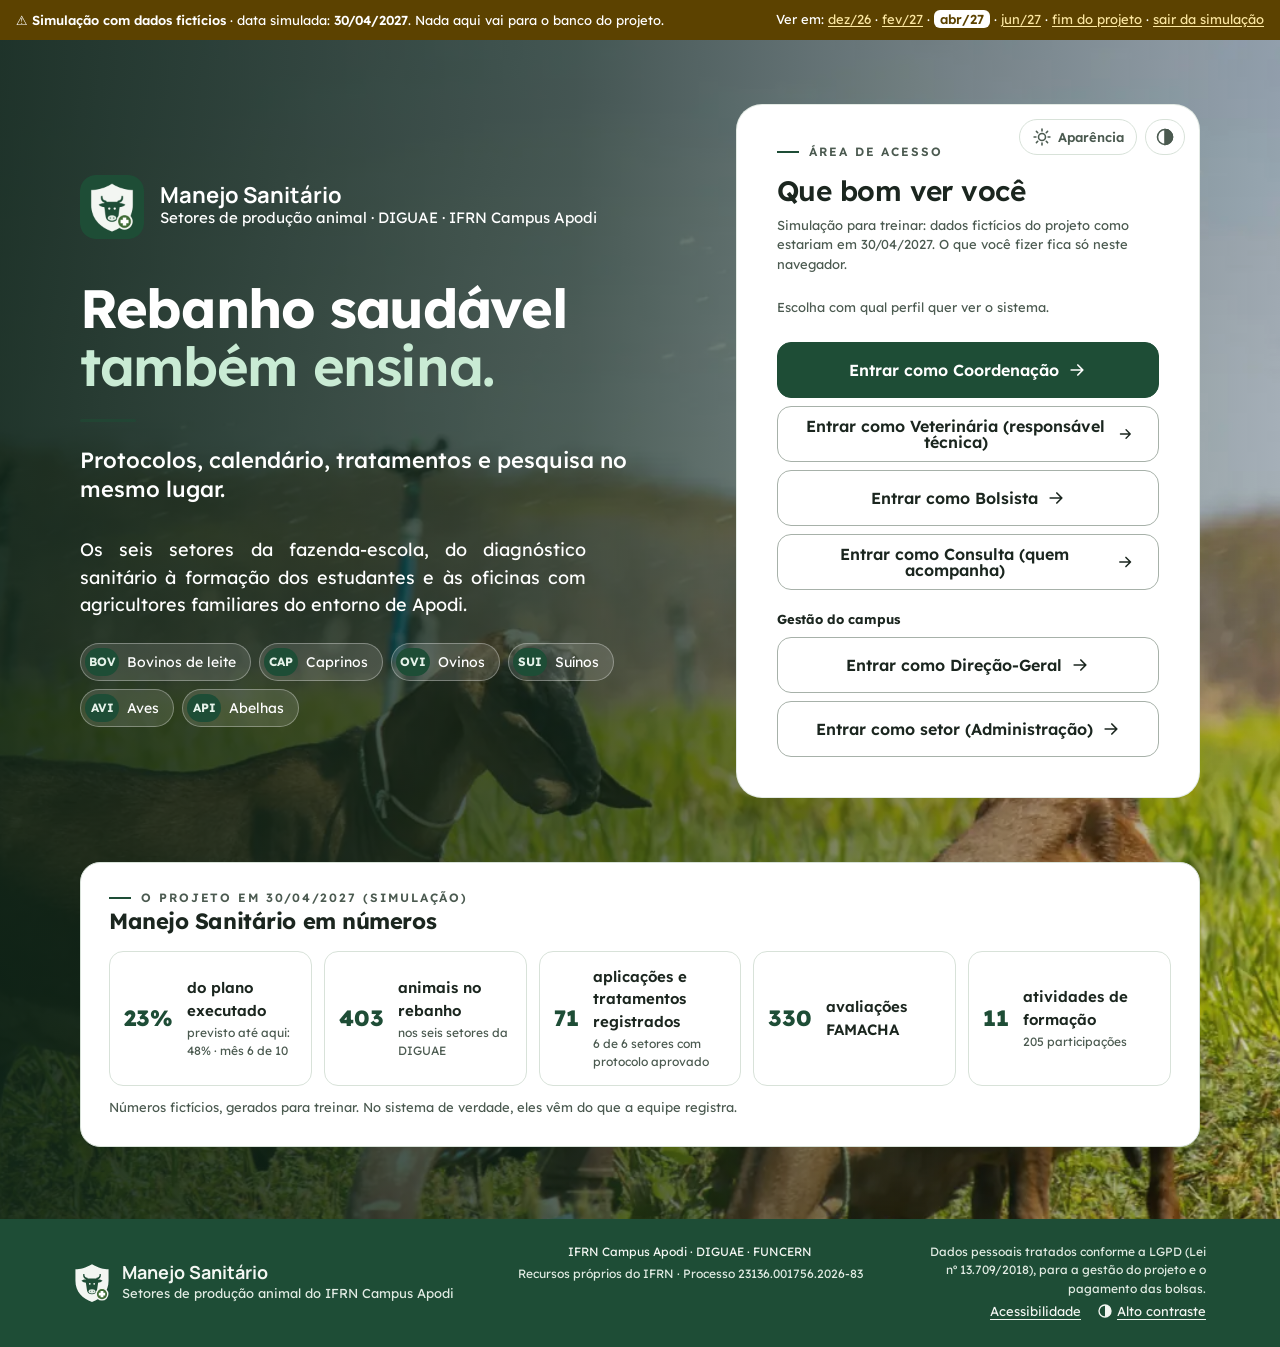
==== commit edea4e09: "Versão 193" ====
--- a/simulacao.html
+++ b/simulacao.html
@@ -12,7 +12,7 @@
 <meta name="theme-color" content="#2F6B4F" media="(prefers-color-scheme: dark)">
 <link rel="icon" href="assets/icon-192.png">
 <link rel="apple-touch-icon" href="assets/apple-touch-icon.png">
-<link rel="stylesheet" href="css/app.css?v=187">
+<link rel="stylesheet" href="css/app.css?v=193">
 <link rel="preload" href="assets/fontes/lexend-latin-wght-normal.woff2" as="font" type="font/woff2" crossorigin>
 <link rel="preload" href="assets/fontes/manrope-marca-700.woff2" as="font" type="font/woff2" crossorigin>
 </head>
@@ -98,8 +98,8 @@
 <dialog id="dlg"><form id="frm" novalidate></form></dialog>
 <noscript><p class="carregando">Este sistema precisa de JavaScript ligado no navegador.</p></noscript>
 <!-- SIMULAÇÃO: sem banco, dados fictícios gerados na hora (js/simulacao.js, só esta página baixa). GERADA por ferramentas/montar.js a partir da index.html: não edite aqui. -->
-<script src="js/simulacao.js?v=187"></script>
+<script src="js/simulacao.js?v=193"></script>
 <!-- todo o sistema num arquivo só (montado por ferramentas/montar.js) -->
-<script src="js/tudo.js?v=187"></script>
+<script src="js/tudo.js?v=193"></script>
 </body>
 </html>
--- a/css/app.css
+++ b/css/app.css
@@ -1 +1 @@
-@font-face{font-family:Lexend;font-style:normal;font-weight:100 900;font-display:swap;src:url(../assets/fontes/lexend-latin-wght-normal.woff2) format("woff2")}@font-face{font-family:Manrope Marca;font-style:normal;font-weight:600 700;font-display:swap;src:url(../assets/fontes/manrope-marca-700.woff2) format("woff2")}:root{--bg:#F3F6F2;--surface:#FFFFFF;--sunken:#E1EBE3;--line:#D8E2D9;--ink:#1B261F;--muted:#4B5A50;--accent:#2F5A26;--accent-ink:#FFFFFF;--accent-soft:#F3F6F2;--ferment:#74826F;--ferment-soft:#E1EBE3;--bad:#A3133B;--bad-soft:#E1EBE3;--display:"Lexend",system-ui,-apple-system,"Segoe UI",sans-serif;--marca:"Cormorant Garamond",Georgia,serif;--body:"Lexend",system-ui,-apple-system,"Segoe UI",sans-serif;--mono:ui-monospace,Menlo,Consolas,monospace;--c-exec:#A3133B;--c-rec:#2F6B4F}@media (prefers-color-scheme: dark){:root:not([data-theme=light]){--bg:#101512;--surface:#18201B;--sunken:#24371C;--line:#4A3A10;--ink:#E8EEE9;--muted:#A9B5AC;--accent:#A9C98F;--accent-ink:#101512;--accent-soft:#24371C;--ferment:#A9C98F;--ferment-soft:#24371C;--bad:#FFB3C1;--bad-soft:#4A1B26;--c-exec:#6E7E72;--c-rec:#6E7E72;color-scheme:dark}}:root[data-theme=dark]{--bg:#101512;--surface:#18201B;--sunken:#24371C;--line:#4A3A10;--ink:#E8EEE9;--muted:#A9B5AC;--accent:#A9C98F;--accent-ink:#101512;--accent-soft:#24371C;--ferment:#A9C98F;--ferment-soft:#24371C;--bad:#FFB3C1;--bad-soft:#4A1B26;--c-exec:#6E7E72;--c-rec:#6E7E72;color-scheme:dark}*{box-sizing:border-box}body{margin:0;background:var(--bg);color:var(--ink);font:var(--t-base)/1.5 var(--body)}.wrap{max-width:1180px;margin:0 auto;padding-inline:16px}header.top{padding-block:18px 10px}header.top .wrap{display:flex;flex-wrap:wrap;gap:6px 20px;align-items:baseline;justify-content:space-between}h1{font:700 var(--t-3xl)/1.1 var(--marca);margin:0}.sub{color:var(--muted);font-size:var(--t-sm)}nav{position:sticky;top:env(safe-area-inset-top,0px);z-index:5;background:var(--bg);border-bottom:1px solid var(--line)}nav .wrap{display:flex;gap:2px;overflow-x:auto}nav button{flex:none;background:none;border:0;border-bottom:3px solid transparent;color:var(--muted);font:500 var(--t-md) var(--body);padding:10px 10px 8px;cursor:pointer}nav button[aria-current=page]{color:var(--ink);border-bottom-color:var(--accent)}main{padding-block:20px 60px}main .wrap{display:flex;flex-direction:column;gap:22px}h2{font:700 var(--t-xl)/1.2 var(--display);margin:0;text-wrap:balance}h3{font:600 var(--t-xs) var(--body);text-transform:uppercase;letter-spacing:.07em;color:var(--muted);margin:0}.head{display:flex;flex-wrap:wrap;gap:10px;align-items:center;justify-content:space-between}.head p{margin:2px 0 0;color:var(--muted);font-size:var(--t-sm);max-width:65ch}.head>div{min-width:0}.acts{display:flex;gap:8px;flex-wrap:wrap}button.b,label.b{font:600 var(--t-sm) var(--body);border-radius:6px;padding:8px 13px;cursor:pointer;border:1px solid var(--line);background:var(--surface);color:var(--ink)}button.b.p{background:var(--accent);border-color:var(--accent);color:var(--accent-ink)}button.b.s{padding:4px 9px;font-size:var(--t-xs);font-weight:500}button.b.d{color:var(--bad)}:focus-visible{outline:2px solid var(--accent);outline-offset:2px}.panel{background:var(--surface);border:1px solid var(--line);border-radius:8px}.scroll{overflow-x:auto;position:relative}table{border-collapse:collapse;width:100%;font-size:var(--t-sm)}th{text-align:left;font:600 var(--t-xs) var(--body);text-transform:uppercase;letter-spacing:.06em;color:var(--muted);padding:10px 12px;border-bottom:1px solid var(--line);white-space:nowrap}td{padding:10px 12px;border-bottom:1px solid var(--line);vertical-align:top}tr:last-child td{border-bottom:0}td.n,th.n{text-align:right;font-variant-numeric:tabular-nums;white-space:nowrap}td.a{white-space:nowrap;text-align:right}.mono{font-family:var(--mono);font-size:var(--t-xs)}.small{font-size:var(--t-xs);color:var(--muted)}.empty{padding:26px 16px;color:var(--muted);text-align:center}.chip{display:inline-block;font:500 var(--t-xs) var(--body);padding:2px 8px;border-radius:99px;background:var(--sunken);color:var(--ink);white-space:nowrap}.chip.ok{background:var(--accent-soft);color:var(--accent)}.chip.f{background:var(--ferment-soft);color:var(--ferment)}.chip.bad{background:var(--bad-soft);color:var(--bad)}.chip.ex{border:1px dashed var(--muted);background:none;color:var(--muted)}.bar{height:7px;background:var(--sunken);border-radius:4px;overflow:hidden;min-width:70px}.bar i{display:block;height:100%;background:var(--accent)}.bar.f i{background:var(--ferment)}.stats{display:grid;grid-template-columns:repeat(auto-fit,minmax(190px,1fr));gap:12px}.stat{padding:14px 16px;display:flex;flex-direction:column;gap:8px}.stat b{font:700 var(--t-3xl)/1 var(--display);font-variant-numeric:tabular-nums}.stat b span{font:500 var(--t-base) var(--body);color:var(--muted)}.two{display:grid;grid-template-columns:repeat(auto-fit,minmax(min(320px,100%),1fr));gap:16px}.two>*{min-width:0}.box{padding:16px;display:flex;flex-direction:column;gap:12px}ul.al{list-style:none;margin:0;padding:0;display:flex;flex-direction:column;gap:8px}ul.al li{display:flex;gap:10px;align-items:flex-start;font-size:var(--t-md)}ul.al li .chip{flex:none;margin-top:1px}dl.kv{display:grid;grid-template-columns:1fr auto;gap:6px 16px;margin:0;font-size:var(--t-md)}dl.kv dd{margin:0;text-align:right;font-variant-numeric:tabular-nums;font-weight:600}dl.kv dt{color:var(--muted)}.gantt{min-width:760px;padding:14px 16px 16px;position:relative}.g-row{display:grid;grid-template-columns:250px 1fr 64px;gap:12px;align-items:center;padding:5px 0}.g-row.m{padding-top:12px}.g-row.m span{font:600 var(--t-sm) var(--body)}.g-lab{font-size:var(--t-sm);line-height:1.3}.g-lab .mono{color:var(--muted);margin-right:6px}.g-track{position:relative;height:16px;background:repeating-linear-gradient(90deg,transparent 0,transparent calc(100%/13 - 1px),var(--line) calc(100%/13 - 1px),var(--line) calc(100%/13))}.g-bar{position:absolute;top:3px;height:10px;border-radius:5px;background:var(--sunken);border:1px solid var(--line);overflow:hidden}.g-bar i{display:block;height:100%;background:var(--accent)}.g-bar.late{border-color:var(--bad)}.g-bar.late i{background:var(--bad)}.g-today{position:absolute;top:-4px;bottom:-4px;width:2px;background:var(--ferment)}.g-months{display:grid;grid-template-columns:repeat(13,1fr);font:500 var(--t-xs) var(--mono);color:var(--muted)}.g-n{text-align:right;font-variant-numeric:tabular-nums;font-size:var(--t-sm);font-weight:600}.note{font-size:var(--t-sm);color:var(--muted);max-width:75ch}.banner{background:var(--ferment-soft);color:var(--ink);border:1px solid var(--ferment);border-radius:8px;padding:10px 14px;display:flex;flex-wrap:wrap;gap:10px;align-items:center;justify-content:space-between;font-size:var(--t-md)}dialog{border:1px solid var(--line);border-radius:10px;background:var(--surface);color:var(--ink);padding:0;width:min(640px,calc(100% - 24px));max-height:90%}dialog::backdrop{background:#00000073}dialog form{padding:20px;display:flex;flex-direction:column;gap:14px}.fields{display:grid;grid-template-columns:repeat(auto-fit,minmax(220px,1fr));gap:12px}.fld{display:flex;flex-direction:column;gap:4px;min-width:0}.fld.w{grid-column:1/-1}.fld label,.fld legend{font:600 var(--t-xs) var(--body);color:var(--muted)}input,select,textarea{font:var(--t-base) var(--body);padding:8px 10px;border:1px solid var(--line);border-radius:6px;background:var(--bg);color:var(--ink);width:100%}textarea{min-height:70px;resize:vertical}fieldset{border:1px solid var(--line);border-radius:6px;margin:0;padding:10px 12px;display:grid;grid-template-columns:repeat(auto-fit,minmax(220px,1fr));gap:6px 12px}fieldset label{display:flex;gap:8px;align-items:center;font:400 var(--t-md) var(--body);color:var(--ink)}fieldset input{width:auto}.err{color:var(--bad);font-size:var(--t-sm);font-weight:600}.frow{display:flex;gap:8px;justify-content:flex-end;flex-wrap:wrap}.who{display:flex;gap:8px;align-items:center;flex-wrap:wrap;font-size:var(--t-sm);color:var(--muted)}#auth{min-height:100%;display:flex;align-items:center;justify-content:center;padding:40px 16px}.authbox{width:min(420px,100%);padding:26px;display:flex;flex-direction:column;gap:16px}.authbox form{display:flex;flex-direction:column;gap:12px}.ctrl{display:flex;gap:12px;flex-wrap:wrap;align-items:flex-end}.ctrl .fld{flex:0 1 180px}.rel{padding:28px;display:flex;flex-direction:column;gap:20px}.rel h2{font-size:var(--t-2xl)}.rel section{display:flex;flex-direction:column;gap:8px;min-width:0}.rel h4{font:700 var(--t-base) var(--display);margin:0}.rel p{margin:0;max-width:75ch}tr.tot td{font-weight:700;border-top:2px solid var(--line)}@media (max-width:520px){h1{font-size:var(--t-2xl)}.rel{padding:16px}}@media print{:root,:root:not([data-theme=light]),:root[data-theme=dark]{--bg:#E8EEE9;--surface:#E8EEE9;--sunken:#E8EEE9;--line:#A9B5AC;--ink:#101512;--muted:#2A352E;--accent:#2A352E;--accent-soft:#E8EEE9;--ferment:#4A3A10;--ferment-soft:#E8EEE9;--bad:#4A3A10;--bad-soft:#E8EEE9;color-scheme:light}header.top,nav,.noprint,#auth{display:none!important}main{padding:0}.rel{border:0;padding:0}.scroll{overflow:visible}body{font-size:var(--t-md)}section{break-inside:avoid}}[hidden]{display:none!important}html,body{height:100%}.carregando{min-height:60vh;display:flex;align-items:center;justify-content:center;color:var(--muted)}.authtabs{display:flex;gap:4px;border-bottom:1px solid var(--line)}.authtabs button{background:none;border:0;border-bottom:3px solid transparent;color:var(--muted);font:500 var(--t-md) var(--body);padding:8px 10px;cursor:pointer}.authtabs button[aria-selected=true]{color:var(--ink);border-bottom-color:var(--accent)}.ok-msg{color:var(--accent);font-size:var(--t-sm);font-weight:600}.chip.pend{border:1px dashed var(--ferment);background:none;color:var(--ferment)}.toast{position:fixed;left:50%;bottom:calc(18px + env(safe-area-inset-bottom,0px));transform:translate(-50%);background:var(--ink);color:var(--bg);padding:10px 16px;border-radius:8px;font-size:var(--t-md);z-index:30;max-width:calc(100% - 32px);box-shadow:0 4px 18px #00000040}.sessao-aviso{position:fixed;inset:0;background:#00000073;display:flex;align-items:center;justify-content:center;z-index:40;padding:16px}.sessao-in{background:var(--surface);border:1px solid var(--line);border-radius:10px;padding:20px;max-width:380px;display:flex;flex-direction:column;gap:10px}button.b:disabled{opacity:.6;cursor:default}.hist td{font-size:var(--t-xs)}.hist details summary{cursor:pointer;color:var(--accent)}.hist pre{white-space:pre-wrap;word-break:break-word;font:var(--t-xs) var(--mono);margin:6px 0 0;max-width:60ch}td .small{margin-top:2px}@media (max-width:640px){td.a{white-space:normal}td.a .b{margin-top:4px}.scroll td.a,.scroll table:has(td.a) thead th:last-child{position:sticky;right:0;z-index:1;box-shadow:-10px 0 10px -10px #00000047}.scroll td.a{background:var(--surface)}.scroll table:has(td.a) thead th:last-child{background:var(--topo)}.g-row{grid-template-columns:190px 1fr 52px}}.dx-topo{display:grid;grid-template-columns:minmax(280px,1.35fr) minmax(0,4fr);border-radius:18px;overflow:hidden;box-shadow:0 1px 2px #14261b0a,0 10px 26px #14261b12}.dx-exec{display:grid;gap:12px;align-content:start;padding:26px 28px;background:color-mix(in srgb,var(--sunken) 55%,var(--surface));border-right:1px solid var(--line)}.dx-rot{font:700 var(--t-xs)/1.2 var(--body);letter-spacing:.12em;text-transform:uppercase;color:var(--ink)}.dx-exec-num b{font:800 var(--t-3xl)/1 var(--body);letter-spacing:-.035em;font-variant-numeric:tabular-nums}.medidor{position:relative;display:block;height:12px;border-radius:6px;background:color-mix(in srgb,var(--ink) 9%,var(--surface))}.medidor i{display:block;height:100%;border-radius:inherit;background:var(--accent)}.medidor i.f{background:var(--ferment)}.medidor i.bad{background:var(--bad)}.medidor>b{position:absolute;top:-4px;bottom:-4px;width:2px;background:var(--ink);transform:translate(-1px)}.medidor.fino{height:6px;margin-top:6px}.medidor.fino i{background:var(--kc)}.dx-exec-sub{display:flex;flex-wrap:wrap;justify-content:space-between;gap:4px 12px;margin:0;font-size:var(--t-md);color:var(--muted)}.dx-exec-sub b{color:var(--ink)}.dx-como summary{font-size:var(--t-sm);color:var(--muted);cursor:pointer}.dx-como p{font-size:var(--t-sm);color:var(--muted);margin:6px 0 0;max-width:60ch}.dx-kpis{display:grid;grid-template-columns:repeat(4,minmax(0,1fr))}.dx-kpi{display:grid;gap:8px;align-content:start;padding:26px 22px;--kc:var(--accent)}.dx-kpi.k2{--kc:#A3133B}.dx-kpi.k3{--kc:#74826F}.dx-kpi.k4{--kc:#4B5A50}.dx-kpi+.dx-kpi{border-left:1px solid var(--line)}.dx-kpi-topo{display:flex;align-items:center;gap:14px}.dx-anel{position:relative;display:inline-flex;flex:none}.dx-anel svg{display:block}.dx-anel circle{fill:none;stroke-width:4}.dx-anel .tr{stroke:color-mix(in srgb,var(--kc) 22%,var(--surface))}.dx-anel .pg{stroke:var(--kc);stroke-linecap:round}.dx-anel b{position:absolute;inset:0;display:flex;align-items:center;justify-content:center;font:700 var(--t-xs) var(--body);font-variant-numeric:tabular-nums}.dx-kpi-n b{font:700 var(--t-3xl)/1 var(--body);letter-spacing:-.02em;font-variant-numeric:tabular-nums}.dx-kpi-n small{font:500 var(--t-lg) var(--body);color:var(--muted)}.dx-kpi-s{font-size:var(--t-sm);color:var(--muted)}@media (max-width:980px){.dx-topo{grid-template-columns:1fr}.dx-exec{border-right:0;border-bottom:1px solid var(--line)}}@media (max-width:640px){.dx-kpis{grid-template-columns:repeat(2,minmax(0,1fr))}.dx-kpi{padding:18px 14px}.dx-kpi+.dx-kpi{border-left:0}.dx-kpi:nth-child(2n){border-left:1px solid var(--line)}.dx-kpi:nth-child(n+3){border-top:1px solid var(--line)}.dx-exec{padding:20px 16px}.dx-kpi-r{min-height:0}}.dx-kpis.fin .dx-kpi-n b{font-size:var(--t-3xl);display:block}.dx-kpis.fin .dx-kpi-n small{display:block;white-space:nowrap;font-size:var(--t-md);margin-top:2px}.dx-exec-sub span{white-space:nowrap}:root[data-sol] .dx-exec-sub span{white-space:normal}.dx-exec-sub b{white-space:nowrap}.at{padding:22px 24px;border-radius:18px;border-top:3px solid var(--line);display:flex;flex-direction:column;gap:14px;box-shadow:0 1px 2px #14261b0a,0 10px 26px #14261b12}.at.pend{border-top-color:var(--ferment)}.at.crit{border-top-color:var(--bad)}.at-cab{display:flex;align-items:center;justify-content:space-between;gap:12px;padding-bottom:14px;border-bottom:1px solid var(--line)}.at-cab h2{font-size:var(--t-2xl);font-weight:600}.at-cab .chip{font-size:var(--t-md);padding:5px 12px}.at-col,.at-item{display:grid;grid-template-columns:minmax(0,1fr) 150px 130px;gap:16px;align-items:center}.at-col{padding:0 18px;font:700 var(--t-xs) var(--body);letter-spacing:.1em;text-transform:uppercase;color:var(--muted)}.at-lista{list-style:none;margin:0;padding:0;display:flex;flex-direction:column;gap:10px}.at-item{padding:14px 18px;border:1px solid var(--line);border-left:5px solid var(--ferment);border-radius:12px;background:color-mix(in srgb,var(--sunken) 45%,var(--surface))}.at-item.bad{border-left-color:var(--bad)}.at-txt{display:flex;flex-direction:column;gap:4px;min-width:0}.at-txt b{font-size:var(--t-lg);font-weight:600}.at-item .at-txt .small{max-width:none}.at-tag{align-self:flex-start;font:700 var(--t-xs) var(--body);letter-spacing:.06em;text-transform:uppercase;padding:3px 10px;border-radius:99px;background:var(--ferment-soft);color:var(--ferment)}.at-item.bad .at-tag{background:var(--bad-soft);color:var(--bad)}.at-prazo{font-weight:600;font-variant-numeric:tabular-nums}.at-prazo small{display:block;font-weight:400;font-size:var(--t-xs);color:var(--muted)}.at-acao{text-align:right}.at-acao .b{padding:10px 18px;border-radius:10px;font-size:var(--t-base)}@media (max-width:720px){.at{padding:16px}.at-col{display:none}.at-item{grid-template-columns:1fr auto;padding:12px 14px}.at-txt{grid-column:1/-1}.at-acao .b{padding:8px 14px;font-size:var(--t-md)}}.fin-2{grid-template-columns:minmax(0,1.25fr) minmax(0,1fr)}.fin-g{gap:14px}.fin-t{font-size:var(--t-xl)}.fin-t small{font:400 var(--t-base) var(--body);color:var(--muted)}.leg{display:flex;flex-wrap:wrap;gap:6px 18px;font-size:var(--t-md);color:var(--muted);margin-top:8px}.leg span{display:inline-flex;align-items:center;gap:7px}.lg{display:inline-block;width:18px;height:0;border-top:3px solid var(--muted);border-radius:2px;flex:none}.lg.prev{border-top:2px dashed var(--ink)}.lg.exec{border-color:var(--c-exec)}.lg.rec{border-color:var(--c-rec)}.lg.comp{height:10px;border:0;border-radius:3px;background:color-mix(in srgb,var(--c-exec) 38%,var(--surface))}.lg.tempo{width:0;height:14px;border:0;border-left:3px solid var(--ink);border-radius:0}.rg{position:relative;touch-action:pan-y;overflow-x:clip}.rg svg{display:block;width:100%;height:auto}.rg .gr{stroke:var(--line);stroke-width:1}.rg .ax{font:var(--t-xs) var(--body);fill:var(--muted)}.rg .l{fill:none;stroke-width:2;stroke-linejoin:round;stroke-linecap:round}.rg .l.prev{stroke:var(--ink);stroke-dasharray:5 5;opacity:.75}.rg .l.exec{stroke:var(--c-exec);stroke-width:2.5}.rg .l.rec{stroke:var(--c-rec)}.rg .pt{stroke:var(--surface);stroke-width:2}.rg .pt.exec{fill:var(--c-exec)}.rg .pt.rec{fill:var(--c-rec)}.rg .hj{stroke:var(--muted);stroke-width:1;stroke-dasharray:2 3}.rg .cr{stroke:var(--ink);stroke-width:1;opacity:.5}.dica{position:absolute;top:8px;display:flex;flex-direction:column;gap:3px;background:var(--surface);border:1px solid var(--line);border-radius:8px;padding:8px 10px;font-size:var(--t-sm);color:var(--muted);box-shadow:0 6px 18px #00000024;pointer-events:none;white-space:nowrap}.dica b{color:var(--ink)}.dica span{display:flex;align-items:center;gap:7px}.ur{display:flex;flex-direction:column;gap:4px}.ur-l{display:grid;grid-template-columns:minmax(0,1fr) auto;gap:4px 12px;align-items:end;text-align:left;background:none;border:0;border-radius:8px;padding:6px 8px;margin:0 -8px;color:var(--ink);font:500 var(--t-md) var(--body);cursor:pointer}.ur-l:hover{background:var(--sunken)}.ur-p{font-weight:700;font-variant-numeric:tabular-nums}.ur-p.est{color:var(--bad)}.ur-b{grid-column:1/-1;position:relative;height:10px;border-radius:5px;background:var(--sunken)}.ur-b i{position:absolute;top:0;bottom:0;left:0;border-radius:5px}.ur-b i.exec{background:var(--c-exec)}.ur-b i.comp{background:color-mix(in srgb,var(--c-exec) 38%,var(--surface));border-left:2px solid var(--surface)}.ur-b b{position:absolute;top:-4px;bottom:-4px;width:3px;background:var(--ink);border-radius:1px;transform:translate(-1px)}.rb-t{border-radius:16px;overflow:hidden}.rb-h,.rb summary,.rb-tot{display:grid;grid-template-columns:minmax(220px,2.4fr) repeat(4,minmax(96px,1fr)) minmax(120px,1.1fr);gap:12px;align-items:center;padding:14px 18px}.rb-h{background:var(--sunken);font:700 var(--t-xs) var(--body);letter-spacing:.1em;text-transform:uppercase;color:var(--ink)}.rb-h span:not(:first-child),.rb-v,.rb-tot span:not(:first-child){text-align:right;font-variant-numeric:tabular-nums}.rb{border-top:1px solid var(--line)}.rb summary{list-style:none;cursor:pointer}.rb summary::-webkit-details-marker{display:none}.rb summary:hover{background:color-mix(in srgb,var(--sunken) 45%,var(--surface))}.rb-n{display:flex;align-items:center;gap:12px;font-weight:500;min-width:0}.rb-n .chip{margin-left:auto}.rb-s{flex:none;width:30px;height:30px;border:1px solid var(--line);border-radius:8px;position:relative}.rb-s:after{content:"";position:absolute;left:10px;top:9px;width:7px;height:7px;border-right:2px solid var(--c-exec);border-bottom:2px solid var(--c-exec);transform:rotate(-45deg);transition:transform .15s}.rb[open] .rb-s:after{transform:rotate(45deg);left:10px;top:8px}.rb-v.neg b{color:var(--bad)}.rb-e{display:flex;align-items:center;gap:10px;justify-content:flex-end}.rb-e .medidor{flex:1;margin:0;max-width:110px}.rb-e b{font-variant-numeric:tabular-nums;min-width:3.2em;text-align:right}.rb-e .medidor i{background:var(--c-exec)}.rb-e .medidor i.bad{background:var(--bad)}.rb-c{padding:4px 18px 18px 60px;display:flex;flex-direction:column;gap:14px;background:color-mix(in srgb,var(--sunken) 30%,var(--surface))}.rb-c h3{margin:10px 0 4px}.rb-tot{border-top:2px solid var(--line);font-weight:700}@media (max-width:980px){.fin-2{grid-template-columns:1fr}}@media (max-width:860px){.rb-h{display:none}.rb summary{grid-template-columns:1fr 1fr;gap:6px 12px;padding:12px 14px}.rb-n,.rb-e{grid-column:1/-1}.rb-e{justify-content:flex-start}.rb-e .medidor{max-width:none}.rb-v{text-align:left}.rb-v:before{content:attr(data-r);display:block;font:600 var(--t-xs) var(--body);letter-spacing:.06em;text-transform:uppercase;color:var(--muted)}.rb-c{padding-left:14px}.rb-tot{grid-template-columns:1fr 1fr;padding:12px 14px}.rb-tot span:not(:first-child){text-align:left}.rb-tot span:first-child{grid-column:1/-1}.rb-tot span[data-r]:before{content:attr(data-r);display:block;font-weight:500;color:var(--txt-2)}}@media print{.dica,.rg .cr{display:none}}.dx-topo.so{grid-template-columns:1fr}.dx-topo.so .dx-kpi-n small{font-size:var(--t-xl)}.pcs{list-style:none;margin:10px 0 0;padding:0;display:flex;flex-direction:column;gap:10px}.pc{display:grid;grid-template-columns:auto minmax(0,1fr) auto;gap:16px;align-items:center;padding:16px 18px;background:var(--surface);border:1px solid var(--line);border-radius:14px}.pc-av{flex:none;width:56px;height:56px;border-radius:50%;display:flex;align-items:center;justify-content:center;background:var(--accent);color:var(--accent-ink);font:600 var(--t-xl) var(--body);letter-spacing:.02em}.pc-av.g{width:64px;height:64px;font-size:var(--t-2xl)}.pc-t{display:flex;flex-direction:column;gap:6px;min-width:0}.pc-n{display:flex;flex-wrap:wrap;align-items:center;gap:6px 10px}.pc-n b{font-size:var(--t-xl);font-weight:600}.pc-d{display:flex;flex-wrap:wrap;gap:2px 18px;font-size:var(--t-md);color:var(--muted)}.pc .b{padding:10px 16px;border-radius:10px;font-size:var(--t-base)}.pc-cab{display:flex;align-items:center;gap:14px}.pc-cab h2{font-size:var(--t-2xl);margin-bottom:6px}dialog .kv dt{max-width:26ch}@media (max-width:640px){.pc{grid-template-columns:auto minmax(0,1fr);padding:14px}.pc .b{grid-column:1/-1}.pc-av{width:46px;height:46px;font-size:var(--t-lg)}.pc-n b{font-size:var(--t-lg)}}dialog{width:min(760px,calc(100% - 24px));border-radius:16px}dialog form.fm{padding:0;gap:0;max-height:90vh;max-height:90dvh}.fm-cab{display:flex;align-items:flex-start;justify-content:space-between;gap:12px;padding:20px 26px 16px;border-bottom:1px solid var(--line);background:var(--surface)}.fm-eye{display:flex;align-items:center;gap:10px;font:700 var(--t-xs) var(--body);letter-spacing:.12em;text-transform:uppercase;color:var(--muted)}.fm-eye:before{content:"";width:22px;height:2px;background:var(--c-exec)}.fm-cab h2{font-size:var(--t-2xl);font-weight:600;margin-top:4px}.fm-x{flex:none;width:40px;height:40px;border:0;border-radius:10px;background:none;color:var(--ink);font:400 var(--t-3xl)/1 var(--body);cursor:pointer}.fm-x:hover{background:var(--sunken)}.fm-corpo{padding:20px 26px;display:flex;flex-direction:column;gap:14px;overflow-y:auto;background:color-mix(in srgb,var(--sunken) 35%,var(--surface))}.fm-oque{padding:14px 16px;border-radius:12px;background:var(--sunken)}.fm-oque span{font-size:var(--t-sm);color:var(--muted)}.fm-oque p{margin:2px 0 0;font-size:var(--t-base)}.fm-sec{margin:10px 0 0;padding-bottom:8px;border-bottom:1px solid var(--line);font-size:var(--t-sm);letter-spacing:.1em}.fm .fields{gap:16px}.fm .fld label,.fm .fld legend{font:500 var(--t-base) var(--body);color:var(--ink)}.fm input,.fm select,.fm textarea{font-size:var(--t-lg);padding:13px 14px;border-radius:10px;background:var(--surface);border-color:color-mix(in srgb,var(--ink) 28%,var(--line))}.fm input:focus,.fm select:focus,.fm textarea:focus{outline:2px solid var(--ink);outline-offset:1px}.fm fieldset{border-radius:10px;background:var(--surface);padding:12px 14px}.fm fieldset input{padding:0;width:18px;height:18px}.fm fieldset label{font-size:var(--t-base)}.fm-dica{font-size:var(--t-sm);color:var(--muted)}.fm-pe{padding:14px 26px 18px;border-top:1px solid var(--line);background:var(--surface);display:flex;flex-direction:column;gap:8px}.fm-pe .b{padding:11px 20px;border-radius:10px;font-size:var(--t-base)}@media (max-width:640px){.fm-cab,.fm-corpo,.fm-pe{padding-inline:16px}.fm-cab h2{font-size:var(--t-xl)}dialog{width:100%;max-width:100%;max-height:100%;height:100%;border-radius:0;border:0}dialog form.fm{max-height:100dvh;height:100%}.fm-corpo{flex:1}}@supports (grid-template-rows:subgrid){.fm .fields{row-gap:0;align-items:stretch}.fm .fld{display:grid;grid-row:span 3;grid-template-rows:subgrid;row-gap:0;padding-bottom:16px}.fm .fld>label,.fm .fld>span[aria-hidden]{align-self:end;padding-bottom:6px}.fm .fld>.fm-dica{padding-top:6px}}.fm input:not([type=checkbox]),.fm select{min-height:50px}.fm .fld>fieldset{min-height:50px;align-content:center}.banner.fora{background:var(--accent-soft);border-color:var(--accent)}:root{--topo:#2F5A26;--topo-ink:#F3F6F2;--topo-2:#D8E2D9;--topo-linha:rgba(243,246,241,.32)}header.top{background:var(--topo);color:var(--topo-ink);padding-block:16px}header.top .wrap{align-items:center}header.top .marca-nome{color:var(--topo-ink)}header.top .sub{color:var(--topo-2)}.tb-marca{display:flex;align-items:center;gap:14px;min-width:0}.tb-marca>div{min-width:0}.tb-logo{flex:none;width:44px;height:44px;border-radius:11px;box-shadow:0 0 0 1px #eef3ee59}@media (max-width:640px){.tb-logo{width:36px;height:36px;border-radius:9px}.tb-marca{gap:10px}}@media (max-width:480px){header.top .wrap>div.tb-marca{overflow:visible}header.top .tb-marca>div{position:absolute;width:1px;height:1px;overflow:hidden;clip:rect(0 0 0 0);white-space:nowrap}}:root[data-contraste] .tb-logo{box-shadow:0 0 0 2px #fff}.who{gap:14px;color:var(--topo-ink);flex-wrap:nowrap}.tb{flex:none;width:46px;height:46px;border-radius:50%;border:1.5px solid var(--topo-linha);background:none;color:var(--topo-ink);font:700 var(--t-xl) var(--body);display:inline-flex;align-items:center;justify-content:center;cursor:pointer}.tb:hover{background:#ffffff1a}.tb:focus-visible{outline:2px solid var(--topo-ink);outline-offset:2px}.tb.conf{background:var(--ferment);border-color:var(--ferment);color:#fff}.tb-av{flex:none;width:50px;height:50px;border-radius:50%;display:inline-flex;align-items:center;justify-content:center;background:var(--accent-soft);color:#2f5a26;font:700 var(--t-xl) var(--body);border:2px solid var(--topo-linha)}.tb-quem{display:flex;flex-direction:column;line-height:1.25;min-width:0}.tb-quem b{font:600 var(--t-lg) var(--body);color:var(--topo-ink);white-space:nowrap;overflow:hidden;text-overflow:ellipsis;max-width:34ch}.tb-quem span{font-size:var(--t-base);color:var(--topo-2);white-space:nowrap;overflow:hidden;text-overflow:ellipsis;max-width:34ch}header.top #net{background:var(--ferment-soft);color:#5c4200}header.top #net-mem{position:fixed;left:50%;transform:translate(-50%);bottom:56px;z-index:20;background:var(--ferment-soft);color:#5c4200;max-width:calc(100vw - 24px);text-align:center;white-space:normal}@media (min-width:721px){header.top #net-mem{bottom:12px}}.aj{display:grid;grid-template-columns:auto 1fr;gap:8px 16px;margin:0;font-size:var(--t-base)}.aj dt{font-weight:600;white-space:nowrap}.aj dd{margin:0;color:var(--muted)}.aj-p{margin:0;font-size:var(--t-base);color:var(--muted)}@media (max-width:720px){header.top{padding-block:12px}header.top .sub{display:none}header.top .wrap{flex-wrap:nowrap;gap:10px}header.top .marca-nome{font-size:var(--t-xl);min-width:0}.who{gap:8px;margin-left:auto}.tb{width:40px;height:40px}.tb-av{width:40px;height:40px;font-size:var(--t-base)}.tb-quem b{font-size:var(--t-md);max-width:11ch}.tb-quem span{font-size:var(--t-xs);max-width:11ch}header.top #net{position:fixed;left:50%;transform:translate(-50%);bottom:12px;z-index:20}.aj{grid-template-columns:1fr;gap:2px}.aj dd{margin-bottom:8px}}@media (max-width:420px){.tb-quem{display:none}}@media print{header.top{display:none}}.seg{display:flex;border:1.5px solid color-mix(in srgb,var(--ink) 35%,var(--line));border-radius:99px;overflow:hidden;background:var(--surface)}.seg button{flex:1;border:0;background:none;color:var(--ink);font:500 var(--t-base) var(--body);padding:12px 14px;cursor:pointer;white-space:nowrap}.seg button[aria-selected=true]{background:var(--topo);color:var(--topo-ink)}.seg.peq button{padding:8px 16px;font-size:var(--t-md)}#auth{min-height:100%;display:block;padding:0;background:radial-gradient(1200px 600px at 0% 0%,color-mix(in srgb,var(--accent) 16%,var(--bg)),var(--bg))}.ent{max-width:1180px;margin:0 auto;padding:48px 24px 40px;display:grid;grid-template-columns:minmax(0,1.15fr) minmax(340px,440px);gap:40px 64px;align-items:start}.ent-m{display:flex;flex-direction:column;gap:14px;padding-top:4px}.ent-marca{display:flex;align-items:center;gap:14px;margin-bottom:10px}.ent-marca img{border-radius:16px;box-shadow:0 6px 18px #14261b2e}.ent-marca b{display:block;font:700 var(--t-xl) var(--marca)}.ent-marca span{color:var(--muted);font-size:var(--t-base)}.ent-h{font:600 var(--t-3xl)/1.04 var(--body);letter-spacing:-.035em;margin:0}.ent-h em{color:var(--accent);font-style:italic;text-decoration:underline;text-decoration-thickness:.09em;text-underline-offset:.14em;text-decoration-color:color-mix(in srgb,var(--accent) 45%,transparent)}.ent-s{font:500 italic var(--t-3xl)/1.25 var(--body);margin:6px 0 0}.ent-d{color:var(--muted);font-size:var(--t-lg);max-width:46ch;margin:0}.ent-uf{display:flex;flex-wrap:wrap;gap:10px;margin-top:8px}.ent-uf span{display:inline-flex;align-items:center;gap:10px;padding:5px 16px 5px 5px;border:1px solid var(--line);border-radius:99px;background:color-mix(in srgb,var(--surface) 70%,transparent);font-size:var(--t-base)}.ent-uf i{font:700 var(--t-xs) var(--body);font-style:normal;width:30px;height:30px;border-radius:50%;display:inline-flex;align-items:center;justify-content:center;background:var(--accent);color:var(--accent-ink)}#auth .authbox{width:auto;padding:34px 32px;gap:18px;border-radius:22px;box-shadow:0 1px 2px #14261b0d,0 18px 40px #14261b1a}.ent-t{font-size:var(--t-3xl);font-weight:600;margin:6px 0 4px}.ent-p{margin:0;color:var(--muted);font-size:var(--t-base)}#authcorpo{display:flex;flex-direction:column;gap:16px}#auth form{gap:14px}#auth .fld label{font:500 var(--t-base) var(--body);color:var(--ink)}#auth input{font-size:var(--t-lg);padding:14px;border-radius:12px;background:var(--surface);border:1.5px solid color-mix(in srgb,var(--ink) 30%,var(--line))}#auth input:focus{outline:2px solid var(--ink);outline-offset:1px}button.b.ent-b{width:100%;padding:15px 18px;border-radius:12px;font-size:var(--t-lg)}.ent-demo{display:flex;flex-direction:column;gap:10px}.ent-links{display:flex;flex-direction:column;align-items:center;gap:12px}.lk{background:none;border:0;padding:4px;color:var(--accent);font:500 var(--t-lg) var(--body);text-decoration:underline;text-underline-offset:3px;cursor:pointer}.ent-aj{width:100%;text-align:center}.ent-aj summary{color:var(--accent);text-decoration:underline;text-underline-offset:3px;cursor:pointer;list-style:none;font-size:var(--t-base)}.ent-aj summary::-webkit-details-marker{display:none}.ent-aj p{text-align:left;color:var(--muted);font-size:var(--t-md);margin:10px 0 0}@media (max-width:860px){.ent{grid-template-columns:1fr;padding:24px 16px 32px;gap:24px}.ent-d{font-size:var(--t-lg)}#auth .authbox{padding:24px 20px}.ent-t{font-size:var(--t-2xl)}}.mp{padding:22px 24px;border-radius:18px;display:flex;flex-direction:column;gap:16px}.mp-g{display:grid;grid-template-columns:minmax(0,1.5fr) minmax(260px,1fr);gap:24px;align-items:start}.mp-m{background:color-mix(in srgb,var(--sunken) 40%,var(--surface));border:1px solid var(--line);border-radius:14px;padding:12px}.mp-m svg{display:block;width:100%;height:auto}.mp-uf{fill:var(--sunken);stroke:color-mix(in srgb,var(--ink) 40%,var(--line));stroke-width:1.2;stroke-linejoin:round}.mp-sg{font:700 var(--t-xl) var(--body);fill:color-mix(in srgb,var(--ink) 38%,var(--sunken));letter-spacing:.06em}.mp-p circle{fill:var(--accent);stroke:var(--surface);stroke-width:2}.mp-p text{font:700 var(--t-xs) var(--body);fill:var(--accent-ink)}.mp-b rect{fill:var(--c-exec);stroke:var(--surface);stroke-width:2}.mp-b text{font:700 var(--t-xs) var(--body);fill:var(--ink);paint-order:stroke;stroke:var(--surface);stroke-width:3px}.mk{display:inline-block;flex:none;width:14px;height:14px}.mk.c{border-radius:50%;background:var(--accent)}.mk.q{background:var(--c-exec);transform:rotate(45deg) scale(.8);border-radius:2px}.mp-l{display:flex;flex-direction:column;gap:18px}.mp-n{display:flex;align-items:baseline;gap:14px;padding-bottom:14px;border-bottom:1px solid var(--line)}.mp-n>b{font:700 var(--t-3xl)/1 var(--body);color:var(--accent);font-variant-numeric:tabular-nums}.mp-n span{display:flex;flex-direction:column;color:var(--muted);font-size:var(--t-md)}.mp-n strong{font:700 var(--t-sm) var(--body);letter-spacing:.1em;text-transform:uppercase;color:var(--ink)}.mp-s{list-style:none;margin:8px 0 0;padding:0;display:flex;flex-direction:column;gap:8px}.mp-s li{display:flex;align-items:baseline;justify-content:space-between;gap:12px;font-size:var(--t-base)}.mp-s li>b{font-variant-numeric:tabular-nums}.mp-s small{display:block;color:var(--muted);font-size:var(--t-xs)}.mp-s.pt li{border-bottom:1px dotted var(--line);padding-bottom:4px}@media (max-width:860px){.mp{padding:16px}.mp-g{grid-template-columns:1fr}}#app{min-height:100%;display:flex;flex-direction:column}#app>main{flex:1}.pe{background:var(--topo);color:var(--topo-2);padding-block:30px;margin-top:20px}.pe .wrap{display:grid;grid-template-columns:auto 1fr auto;gap:20px 44px;align-items:center}.pe-m{display:flex;align-items:center;gap:14px}.pe-m img{border-radius:10px}.pe-m b{display:block;font:700 var(--t-xl) var(--marca);color:var(--topo-ink)}.pe-m span{font-size:var(--t-base)}.pe-i{display:flex;flex-direction:column;gap:4px;font-size:var(--t-base)}.pe-i span:first-child{color:var(--topo-ink)}.pe-a{display:flex;flex-direction:column;align-items:flex-end;gap:10px}.pe-b{display:inline-flex;align-items:center;gap:10px;padding:6px 18px 6px 6px;border:1.5px solid var(--topo-linha);border-radius:99px;background:none;color:var(--topo-ink);font:500 var(--t-lg) var(--body);cursor:pointer}.pe-b:hover{background:#ffffff1a}.pe-b:focus-visible{outline:2px solid var(--topo-ink);outline-offset:2px}.pe-b i{font:700 var(--t-base) var(--body);font-style:normal;width:30px;height:30px;border-radius:50%;border:1.5px solid var(--topo-linha);display:inline-flex;align-items:center;justify-content:center}.pe-a p{margin:4px 0 0;font-size:var(--t-sm);text-align:right;max-width:38ch}.aj-aqui{color:var(--ink);font-size:var(--t-lg)}@media (max-width:860px){.pe .wrap{grid-template-columns:1fr;gap:18px}.pe-a{align-items:flex-start}.pe-a p{text-align:left}}@media print{.pe{display:none}}.carregando{flex-direction:column;gap:14px;min-height:100%;color:var(--accent);font:500 var(--t-lg) var(--body)}.carregando #carregando-txt{color:var(--muted)}.bio{overflow:visible;width:124px;height:auto}.bio-liq{fill:color-mix(in srgb,var(--ferment) 55%,var(--surface))}.bio-bolhas circle{fill:var(--surface);opacity:0;animation:bio-sobe 1.8s ease-in infinite}.bio-bolhas circle:nth-child(2){animation-delay:.45s}.bio-bolhas circle:nth-child(3){animation-delay:.9s}.bio-bolhas circle:nth-child(4){animation-delay:1.3s}.bio-broto{transform-origin:48px 30px;animation:bio-nasce 3.6s ease-in-out infinite}.bio-broto .f1{transform-origin:48px 22px;animation:bio-folha 3.6s ease-in-out infinite}.bio-broto .f2{transform-origin:48px 17px;animation:bio-folha 3.6s ease-in-out .25s infinite}@keyframes bio-sobe{0%{transform:translateY(0);opacity:0}15%{opacity:.95}80%{opacity:.8}to{transform:translateY(-30px);opacity:0}}@keyframes bio-nasce{0%,8%{transform:scaleY(.15)}45%,88%{transform:scaleY(1)}to{transform:scaleY(.15)}}@keyframes bio-folha{0%,25%{transform:scale(0)}55%,88%{transform:scale(1)}to{transform:scale(0)}}@media (prefers-reduced-motion:reduce){.bio-bolhas circle{animation:none;opacity:.9;transform:translateY(-14px)}.bio-broto,.bio-broto .f1,.bio-broto .f2{animation:none}}:root{--ferment-ink:#5C4200}@media (prefers-color-scheme: dark){:root:not([data-theme=light]){--ferment-ink:var(--ferment) }}:root[data-theme=dark]{--ferment-ink:var(--ferment) }.chip.f,.chip.pend,.at-tag{color:var(--ferment-ink)}.at-item.bad .at-tag{color:var(--bad)}.esq{display:none}.carregando.dados{justify-content:flex-start;align-items:stretch;padding:32px 24px;max-width:1240px;margin:0 auto;width:100%;box-sizing:border-box}.carregando.dados>svg{display:none}.carregando.dados #carregando-txt{position:absolute;width:1px;height:1px;overflow:hidden;clip:rect(0 0 0 0)}.carregando.dados .esq{display:flex;flex-direction:column;gap:24px}.esq i,.esq-l i,.esq-mapa{display:block;border-radius:16px;background:linear-gradient(90deg,var(--line) 0%,color-mix(in srgb,var(--line) 40%,var(--surface)) 50%,var(--line) 100%);background-size:200% 100%;animation:esq-brilho 1.4s ease-in-out infinite}.esq-t{height:40px;width:min(420px,70%)}.esq-s{height:16px;width:min(640px,90%);margin-top:-12px}.esq-k{display:grid;grid-template-columns:repeat(4,minmax(0,1fr));gap:16px}.esq-k i{height:120px}.esq-p{display:grid;grid-template-columns:repeat(2,minmax(0,1fr));gap:24px}.esq-p i{height:220px}.esq-g{height:160px}.esq-l{display:flex;flex-direction:column;gap:16px;padding:24px}.esq-l i{height:16px;border-radius:8px}.esq-l i:nth-child(2n){width:72%}.esq-mapa{height:320px}@keyframes esq-brilho{0%{background-position:100% 0}to{background-position:-100% 0}}:root[data-sem-mov] :is(.esq i,.esq-l i,.esq-mapa){animation:none}@media (prefers-reduced-motion:reduce){:is(.esq i,.esq-l i,.esq-mapa){animation:none}}@media (max-width:640px){.carregando.dados{padding:24px 16px}.esq-k{grid-template-columns:1fr 1fr}.esq-p{grid-template-columns:1fr}.esq-k i{height:96px}}:root{--body:"Lexend",system-ui,-apple-system,"Segoe UI",sans-serif;--display:var(--body);--mono:var(--body);--marca:"Cormorant Garamond",Georgia,"Times New Roman",serif;--t-2xs:.75rem;--t-xs:.75rem;--t-sm:.8125rem;--t-md:.875rem;--t-base:.9375rem;--t-lg:1rem;--t-xl:1.125rem;--t-2xl:1.375rem;--t-3xl:1.75rem;--t-h1:clamp(1.875rem,3.8vw,2.625rem);--txt-1:var(--ink);--txt-2:#4B5A50;--txt-3:#4B5A50}@media (prefers-color-scheme: dark){:root:not([data-theme=light]){--txt-2:#BFE0A6;--txt-3:#A9B5AC }}:root[data-theme=dark]{--txt-2:#BFE0A6;--txt-3:#A9B5AC }:root{--muted:var(--txt-3)}body{font:400 var(--t-base)/1.5 var(--body);color:var(--txt-1);-webkit-font-smoothing:antialiased;-moz-osx-font-smoothing:grayscale;font-variant-numeric:tabular-nums}input,select,textarea,button{font-family:var(--body);font-variant-numeric:tabular-nums}h1,h2,h3,h4{font-family:var(--body);font-weight:600;line-height:1.15;margin:0;text-wrap:balance;text-transform:none;color:var(--txt-1)}h1,.ent-h{font-size:var(--t-h1);letter-spacing:-.01em}h2,.head h2,.at-cab h2,.fm-cab h2,.ent-t,.pc-cab h2,.rel h2,.fin-t{font-size:var(--t-2xl);font-weight:600;letter-spacing:-.01em;line-height:1.15}h3,h4,.fm-sec,.rel h3,.rb-c h3{font-size:var(--t-lg);font-weight:600;letter-spacing:0;text-transform:none;color:var(--txt-1)}.fin-t small{font:500 var(--t-md)/1.3 var(--body);color:var(--txt-3);letter-spacing:0}.marca-nome,.ent-marca b,.pe-m b{font:700 var(--t-3xl)/1.05 var(--marca);letter-spacing:0;margin:0}.eyebrow,.fm-eye{display:flex;align-items:center;gap:10px;font:600 var(--t-2xs)/1.2 var(--body);letter-spacing:.12em;text-transform:uppercase;color:var(--txt-2)}.eyebrow:before,.fm-eye:before{content:"";flex:none;width:22px;height:2px;background:var(--accent)}.pg{display:flex;flex-direction:column;gap:8px;min-width:0}p{margin:0}.head p,.sub,.ent-p,.pc-d,.dx-exec-sub,.leg,.small,.aj dd,.aj-p,.fm-oque p{font-size:var(--t-sm);color:var(--txt-2);line-height:1.5}.head p,.ent-d,.ent-p,.note,.fm-oque p,.dx-como p,.aj-p,.rel p,.at-txt .small,.ent-aj p{max-width:62ch}.note,.fm-dica,.dx-como summary,.dx-como p,.dx-kpi-s,.at-prazo small,.mp-s small,.mp-n span,.pe-a p,.fm-oque span,.ent-aj p{font-size:var(--t-xs);color:var(--txt-3);line-height:1.5;font-weight:400}.err,.ok-msg{font-size:var(--t-xs);font-weight:600;line-height:1.4}.fld label,.fld legend,.fm .fld label,.fm .fld legend,#auth .fld label{font:500 var(--t-sm)/1.3 var(--body);color:var(--txt-1)}input,select,textarea,.fm input,.fm select,.fm textarea,#auth input{font-size:var(--t-lg);font-weight:400}fieldset label,.fm fieldset label{font:400 var(--t-md)/1.4 var(--body);color:var(--txt-1)}button.b,label.b,.pc .b,.at-acao .b,.fm-pe .b,.pe-b,.seg button,.seg.peq button,.lk,.ur-l{font-size:var(--t-md);font-weight:600;line-height:1.2}button.b.s{font-size:var(--t-sm)}button.b.ent-b{font-size:var(--t-lg)}.authtabs button{font-size:var(--t-md)}.tb{font-size:var(--t-lg);font-weight:700}.fm-x{font-size:var(--t-3xl);font-weight:400}table{font-size:var(--t-md);line-height:1.45}th,.rb-h,.at-col,.rb-v:before{font:600 var(--t-2xs)/1.3 var(--body);letter-spacing:.06em;text-transform:uppercase;color:var(--txt-2)}.rb summary,.rb-tot,.rb-n,.mp-s li,.dl,dl.kv,ul.al li,.banner,.toast,.dica,.empty,.aj,.aj-aqui{font-size:var(--t-md)}.mono{font-family:var(--body);font-size:inherit;font-weight:600;letter-spacing:.01em}.chip,.at-tag,.at-cab .chip{font:600 var(--t-2xs)/1.3 var(--body);letter-spacing:0;text-transform:none}.dx-exec-num b,.mp-n>b{font:700 var(--t-3xl)/1 var(--body);letter-spacing:-.02em}.dx-kpi-n small,.dx-topo.so .dx-kpi-n small,.dx-kpis.fin .dx-kpi-n small{font:500 var(--t-md)/1.2 var(--body);color:var(--txt-3)}.dx-kpi-r{font:600 var(--t-md)/1.3 var(--body);color:var(--txt-1)}.dx-kpi-p{font-size:var(--t-sm);color:var(--txt-2)}.dx-kpi-p b{font-weight:700;color:var(--txt-1)}.dx-anel b{font:700 var(--t-xs)/1 var(--body)}.mp-n strong{font:600 var(--t-md)/1.3 var(--body);letter-spacing:0;text-transform:none;color:var(--txt-1)}.ur-p,.rb-e b,.mp-s li>b,dl.kv dd,.at-prazo{font-weight:700}.pc-n b{font:600 var(--t-xl)/1.25 var(--body)}.at-txt b{font:600 var(--t-base)/1.35 var(--body)}.at-prazo{font-size:var(--t-md)}.tb-quem b{font:600 var(--t-md)/1.25 var(--body)}.tb-quem span{font-size:var(--t-sm)}.tb-av,.pc-av,.pc-av.g{font:700 var(--t-lg)/1 var(--body)}.ent-h{font-family:var(--body);font-weight:600;line-height:1.15}.ent-s{font:500 var(--t-xl)/1.3 var(--body);font-style:normal;color:var(--txt-1)}.ent-marca span,.pe-m span,.pe-i{font-size:var(--t-sm)}.ent-uf i{font:700 var(--t-xs)/1 var(--body)}.ent-aj summary{font-size:var(--t-md)}.pe-b i{font:700 var(--t-md)/1 var(--body)}.rg .ax,.mp-p text,.mp-b text{font-family:var(--body);font-size:calc(var(--t-xs) * var(--k,1));font-weight:600}.mp-sg{font-family:var(--body);font-size:calc(var(--t-xl) * var(--k,1));font-weight:700;letter-spacing:.04em}:root{--t-hero:clamp(2.5rem,5.6vw,4.25rem)}.ent-h{font-size:var(--t-hero);font-weight:700;line-height:1.05;letter-spacing:-.025em;max-width:13ch}.ent-s{font-size:var(--t-2xl);font-weight:500;line-height:1.3}.ent-d{font-size:var(--t-xl);line-height:1.5;max-width:44ch}.ent-marca b{font-size:var(--t-3xl)}.ent-marca span,.ent-uf span{font-size:var(--t-lg)}.ent-uf i{font-size:var(--t-sm)}.ent-m .eyebrow{margin-top:10px}:root{--t-titulo:clamp(1.625rem,2.4vw,2rem);--t-secao:1.25rem}#app #view h1{font-size:var(--t-titulo)}#app #view h2{font-size:var(--t-secao)}:root{--t-hero:clamp(2.125rem,4.3vw,3.375rem);--anel:var(--accent)}#auth{position:relative;overflow:hidden;min-height:100vh;min-height:100dvh;display:flex;align-items:center;background:linear-gradient(160deg,color-mix(in srgb,var(--accent) 9%,var(--bg)) 0%,var(--bg) 55%,color-mix(in srgb,var(--ferment) 5%,var(--bg)) 100%)}.ent-fundo{position:absolute;inset:0;width:100%;height:100%;color:var(--accent);opacity:.11;pointer-events:none}.ent-fundo .folha{fill:currentColor;opacity:.35}.ent{position:relative;width:100%;max-width:1200px;margin:0 auto;padding:64px 40px;display:grid;grid-template-columns:minmax(0,1.1fr) minmax(380px,464px);grid-template-areas:"topo cartao" "base cartao";gap:32px 80px;align-items:start}.ent-topo{grid-area:topo;align-self:end;display:flex;flex-direction:column;gap:16px;min-width:0}.ent-base{grid-area:base;display:flex;flex-direction:column;gap:24px;min-width:0}#auth .authbox{grid-area:cartao;align-self:center;width:auto;padding:40px;gap:24px;border-radius:26px;background:var(--surface);border:1px solid color-mix(in srgb,var(--line) 70%,transparent);box-shadow:0 1px 2px #14261b0a,0 24px 56px -16px #14261b29}.ent-marca{margin-bottom:24px;gap:16px}.ent-marca img{border-radius:16px;box-shadow:0 4px 16px #14261b24}.ent-marca b{font-size:var(--t-2xl)}.ent-marca span{font-size:var(--t-base);color:var(--txt-2)}.ent-h{font-size:var(--t-hero);font-weight:600;line-height:1.08;letter-spacing:-.025em;max-width:14ch;margin:0}.ent-h em{color:var(--accent);font-style:normal;font-weight:600;text-decoration:none}.ent-h:after{content:"";display:block;width:56px;height:3px;border-radius:2px;margin-top:24px;background:color-mix(in srgb,var(--accent) 55%,transparent)}.ent-s{font-size:var(--t-2xl);font-weight:500;line-height:1.3;margin:8px 0 0;color:var(--txt-1)}.ent-d{font-size:var(--t-xl);line-height:1.55;max-width:46ch;margin:0;color:var(--txt-2)}ul.ent-uf{list-style:none;margin:0;padding:0;display:flex;flex-wrap:wrap;gap:8px}ul.ent-uf li{display:inline-flex;align-items:center;gap:8px;padding:4px 14px 4px 4px;border:1px solid color-mix(in srgb,var(--line) 80%,transparent);border-radius:99px;background:color-mix(in srgb,var(--surface) 60%,transparent)}ul.ent-uf li span{display:inline;border:0;background:none;padding:0;border-radius:0;font-size:var(--t-md);font-weight:500;color:var(--txt-1)}ul.ent-uf i{width:24px;height:24px;font:700 var(--t-2xs)/1 var(--body);font-style:normal;letter-spacing:.02em}.ac-cab{display:flex;flex-direction:column;gap:8px}.ac-cab .ent-t{margin:8px 0 0;font-size:var(--t-3xl);letter-spacing:-.02em}.ac-cab .ent-p{margin:0}#authcorpo{gap:24px}#painel_acesso{display:flex;flex-direction:column;gap:24px}#auth form{display:flex;flex-direction:column;gap:16px}.sg{position:relative;display:grid;grid-template-columns:1fr 1fr;height:48px;padding:4px;border-radius:14px;background:var(--sunken)}.sg button{position:relative;border:0;background:none;border-radius:10px;font:600 var(--t-md)/1.2 var(--body);color:var(--txt-2);cursor:pointer;white-space:nowrap;transition:color .18s,background-color .18s,box-shadow .18s}.sg button:hover{color:var(--txt-1)}.sg button[aria-selected=true]{background:var(--accent);color:var(--accent-ink);box-shadow:0 1px 3px #14261b38}.cp{display:flex;flex-direction:column;gap:8px}.cp label{font:600 var(--t-sm)/1.3 var(--body);color:var(--txt-1)}.cp-c{position:relative}#auth .cp input{width:100%;height:56px;padding:0 16px;border-radius:14px;font-size:var(--t-lg);color:var(--txt-1);background:var(--surface);border:1px solid color-mix(in srgb,var(--ink) 26%,var(--line));transition:border-color .15s,background-color .15s,box-shadow .15s}#auth .cp input[type=password],#auth .cp-c:has(.cp-olho) input{padding-right:56px}#auth .cp input:hover{border-color:color-mix(in srgb,var(--ink) 50%,var(--line))}#auth .cp input:focus{outline:3px solid var(--anel);outline-offset:2px;border-color:var(--accent)}#auth .cp input:disabled{background:var(--sunken);color:var(--txt-3);cursor:not-allowed}#auth .cp.erro input{border-color:var(--bad);box-shadow:inset 0 0 0 1px var(--bad)}.cp-olho{position:absolute;top:6px;right:6px;width:44px;height:44px;display:inline-flex;align-items:center;justify-content:center;border:0;border-radius:10px;background:none;color:var(--txt-3);cursor:pointer;transition:background-color .15s,color .15s}.cp-olho:hover{background:var(--sunken);color:var(--txt-1)}.cp-olho .o2,.cp-olho[aria-pressed=true] .o1{display:none}.cp-olho[aria-pressed=true] .o2{display:block}.cp-e,.ac-erro{display:flex;align-items:flex-start;gap:8px;margin:0;font:600 var(--t-sm)/1.4 var(--body);color:var(--bad)}.cp-e svg,.ac-erro svg{flex:none;margin-top:2px}.ac-erro{padding:12px 16px;border-radius:12px;background:var(--bad-soft)}.ac-ok{margin:0;padding:12px 16px;border-radius:12px;background:var(--accent-soft);color:var(--txt-1);font:500 var(--t-sm)/1.5 var(--body)}.bt{display:inline-flex;align-items:center;justify-content:center;gap:8px;width:100%;height:56px;padding:0 24px;margin-top:8px;border:1px solid var(--accent);border-radius:14px;background:var(--accent);color:var(--accent-ink);font:600 var(--t-lg)/1 var(--body);cursor:pointer;transition:background-color .15s,box-shadow .15s,transform .08s}.bt:hover{background:color-mix(in srgb,var(--accent) 86%,#1B261F);border-color:color-mix(in srgb,var(--accent) 86%,#1B261F);box-shadow:0 6px 16px -6px color-mix(in srgb,var(--accent) 60%,transparent)}.bt:active{transform:translateY(1px)}.bt .seta{transition:transform .18s}.bt:hover .seta{transform:translate(3px)}.bt:disabled,.bt[aria-busy=true]{opacity:.6;cursor:progress;box-shadow:none}.bt:disabled .seta{transform:none}.bt.sec{margin-top:0;background:var(--surface);color:var(--txt-1);border-color:color-mix(in srgb,var(--ink) 26%,var(--line))}.bt.sec:hover{background:var(--sunken);border-color:color-mix(in srgb,var(--ink) 50%,var(--line));box-shadow:none}.ent-demo{gap:8px}.ent-demo .bt{margin-top:0}.ent-links{gap:8px}.lk{padding:8px 12px;border-radius:8px;color:var(--accent);font:600 var(--t-md)/1.2 var(--body);text-decoration:none}.lk:hover{text-decoration:underline;text-underline-offset:4px}.ent-aj summary{display:inline-flex;align-items:center;gap:8px;padding:8px 12px;border-radius:8px;color:var(--txt-2);font:500 var(--t-md)/1.2 var(--body);text-decoration:none}.ent-aj summary:hover{color:var(--txt-1);text-decoration:underline;text-underline-offset:4px}.ent-aj summary i{flex:none;width:20px;height:20px;border-radius:50%;display:inline-flex;align-items:center;justify-content:center;border:1.5px solid currentColor;font:700 var(--t-2xs)/1 var(--body);font-style:normal}.ent-aj p{margin:8px 0 0}#auth :is(button,summary,a):focus-visible{outline:3px solid var(--anel);outline-offset:3px}#auth .sg button:focus-visible{outline-offset:5px}@media (max-width:1100px){.ent{padding:48px 32px;gap:24px 48px;grid-template-columns:minmax(0,1fr) minmax(360px,432px)}#auth .authbox{padding:32px}}@media (max-width:860px){#auth{align-items:flex-start}.ent{grid-template-columns:minmax(0,1fr);grid-template-areas:"topo" "cartao" "base";max-width:none;padding:40px 40px 48px;gap:32px}.ent-topo{align-self:auto}.ent-marca{margin-bottom:16px}.ent-h{max-width:none}.ent-h:after{margin-top:16px}.ent-d{font-size:var(--t-lg)}}@media (max-width:480px){.ent{padding:24px 16px 40px;gap:24px}#auth .authbox{padding:24px 20px;border-radius:24px}.ent-marca img{width:48px;height:48px}.ent-marca b{font-size:var(--t-xl)}.ent-marca span{font-size:var(--t-sm)}.ent-s{font-size:var(--t-xl)}.ac-cab .ent-t{font-size:var(--t-2xl)}}@media (prefers-reduced-motion:reduce){.sg button,.bt,.bt .seta,.cp-olho,#auth .cp input{transition:none}.bt:hover .seta,.bt:active{transform:none}}.sg button[aria-selected=false]:focus-visible{background:var(--accent-soft);color:var(--txt-1)}nav .wrap{gap:0;align-items:stretch;padding-top:16px;scrollbar-width:none}nav .wrap::-webkit-scrollbar{display:none}.ng{flex:none;display:flex;flex-direction:column;gap:8px;padding:0 14px;border-left:1px solid var(--line)}.ng:first-child{padding-left:0;border-left:0}.ng:last-child{padding-right:0}.ng-r{font:600 var(--t-2xs)/1.2 var(--body);letter-spacing:.12em;text-transform:uppercase;color:var(--txt-2);padding:0 6px}.ng-a{display:flex;gap:0}nav button{font-size:var(--t-base);font-weight:500;color:var(--txt-2);padding:8px 6px 12px;border-bottom:3px solid transparent;border-radius:6px 6px 0 0;white-space:nowrap;transition:color .15s,border-color .15s}nav button:hover{color:var(--txt-1);border-bottom-color:var(--line)}nav button[aria-current=page]{color:var(--txt-1);font-weight:600;border-bottom-color:var(--accent)}nav button:focus-visible{outline:3px solid var(--accent);outline-offset:-3px}@media (max-width:860px){nav .wrap{padding-top:12px}.ng{padding:0 12px}nav button{font-size:var(--t-md);padding:8px 8px 10px}}@media (prefers-reduced-motion:reduce){nav button{transition:none}}@media (max-width:1220px){.ng{padding:0 10px}nav button{font-size:var(--t-md)}}:root{--t-num:clamp(2.75rem,5.4vw,4.5rem)}.dx-topo{border-radius:20px}@media (min-width:981px){.dx-topo:not(.so){grid-template-columns:minmax(300px,1.4fr) minmax(0,4fr)}}.dx-exec{gap:16px;padding:32px}.dx-rot{font:700 var(--t-xs)/1.2 var(--body);letter-spacing:.12em;text-transform:uppercase;color:var(--txt-1)}.dx-exec-num b{font:800 var(--t-num)/.95 var(--body);letter-spacing:-.04em;display:block}.dx-exec .chip{display:inline-flex;align-items:center;gap:8px;padding:4px 12px;font-size:var(--t-md);font-weight:600}.dx-exec .chip:before{content:"";flex:none;width:8px;height:8px;border-radius:50%;background:currentColor}.dx-exec .medidor{height:14px;border-radius:7px}.dx-exec-sub{font-size:var(--t-md)}.dx-como summary{font-size:var(--t-sm)}.dx-kpi{gap:12px;padding:32px 24px}.dx-anel svg{width:56px;height:56px}.dx-anel circle{stroke-width:5}.dx-anel .tr{stroke:color-mix(in srgb,var(--kc) 28%,var(--surface))}.dx-kpi-n b,.dx-kpis.fin .dx-kpi-n b{font:700 var(--t-h1)/1 var(--body);letter-spacing:-.03em}.dx-kpi-r{font:600 var(--t-lg)/1.3 var(--body);min-height:2.6em}.dx-kpis.fin .dx-kpi-r{min-height:0}.medidor.fino{height:8px;border-radius:4px;margin-top:8px;background:color-mix(in srgb,var(--kc) 20%,var(--surface))}.dx-kpi-p{font-size:var(--t-base)}.dx-kpi-s{font-size:var(--t-sm)}@media (max-width:640px){.dx-exec{padding:24px 16px}.dx-kpi{padding:20px 14px;gap:8px}.dx-kpi-r{min-height:0;font-size:var(--t-md)}.dx-anel svg{width:48px;height:48px}.dx-kpi-topo{gap:10px}}:focus-visible{outline:3px solid var(--accent);outline-offset:3px}:is(a,summary,[tabindex]):focus-visible{border-radius:6px}:is(input,select,textarea):focus-visible,.fm input:focus,.fm select:focus,.fm textarea:focus{outline:3px solid var(--accent);outline-offset:2px;border-color:var(--accent)}.tb:focus-visible,.pe-b:focus-visible,header.top :focus-visible,footer :focus-visible{outline:3px solid var(--topo-ink);outline-offset:3px}nav button:focus-visible{outline:3px solid var(--accent);outline-offset:-3px;border-radius:8px;background:var(--accent-soft);color:var(--txt-1);border-bottom-color:transparent}.scroll :focus-visible,.dx-topo :focus-visible,dialog :is(button,summary,a):focus-visible{outline-offset:1px}.mts{padding:32px;border-radius:20px}.mts-cab{padding-bottom:16px;border-bottom:1px solid var(--line)}.mts-cab p{margin:4px 0 0;font-size:var(--t-sm);color:var(--txt-2)}.mts-l{list-style:none;margin:16px 0 0;padding:0}.mts-l>li{border-bottom:1px solid var(--line);border-radius:0 0 14px 14px}.mt summary{display:flex;gap:24px;align-items:flex-start;padding:24px 8px;cursor:pointer;list-style:none;border-radius:12px}.mt summary::-webkit-details-marker{display:none}.mt summary:hover .mt-v{text-decoration-thickness:2px}.mt-n{flex:none;width:56px;height:56px;border-radius:14px;display:inline-flex;align-items:center;justify-content:center;background:var(--accent-soft);border:1px solid color-mix(in srgb,var(--accent) 35%,transparent);color:var(--accent);font:600 var(--t-lg)/1 var(--body)}.mt-c{flex:1;min-width:0;display:grid;gap:12px}.mt-t{display:flex;flex-wrap:wrap;align-items:center;justify-content:space-between;gap:8px 16px}.mt-t b{font:600 var(--t-xl)/1.25 var(--body);color:var(--txt-1)}.mt .chip{display:inline-flex;align-items:center;gap:8px;padding:4px 12px;font-size:var(--t-md);font-weight:600}.mt .chip:before{content:"";flex:none;width:8px;height:8px;border-radius:50%;background:currentColor}.mt.f .medidor i{background:var(--ferment)}.mt.bad .medidor i{background:var(--bad)}.mt-p{display:flex;flex-wrap:wrap;justify-content:space-between;gap:4px 16px;font-size:var(--t-base);color:var(--txt-2)}.mt-p b{color:var(--txt-1);font-weight:700}.mt-v{color:var(--accent);font-weight:600;text-decoration:underline;text-underline-offset:4px;text-decoration-thickness:1px}.mt[open] .mt-v{visibility:hidden}.mt-e{list-style:none;margin:0;padding:0 8px 24px 88px;display:grid;gap:8px}.mt-e li{display:grid;grid-template-columns:36px minmax(0,1fr) auto;gap:12px;align-items:baseline;padding:12px 16px;border-radius:10px;background:color-mix(in srgb,var(--sunken) 55%,var(--surface));font-size:var(--t-md)}.mt-e small{display:block;font-size:var(--t-xs);color:var(--txt-3)}.mt-e b{font-weight:700;white-space:nowrap}.mt-e .mono{color:var(--txt-3)}@media (max-width:640px){.mts{padding:20px 16px}.mt summary{gap:12px;padding:16px 0}.mt-n{width:44px;height:44px;border-radius:12px;font-size:var(--t-md)}.mt-t b{font-size:var(--t-lg)}.mt-p{font-size:var(--t-md)}.mt-e{padding:0 0 16px}.mt-e li{grid-template-columns:30px minmax(0,1fr) auto;padding:10px 12px}}.mc{list-style:none;margin:24px 0 0;padding:0}.mc li{position:relative;display:flex;gap:24px;align-items:flex-start;padding-bottom:24px}.mc li:last-child{padding-bottom:0}.mc li:not(:last-child):before{content:"";position:absolute;left:35px;top:72px;bottom:0;width:2px;background:var(--line)}.mc time{flex:none;width:72px;height:72px;border-radius:14px;display:flex;flex-direction:column;align-items:center;justify-content:center;gap:2px;border:1px solid var(--line);background:var(--surface);color:var(--txt-1)}.mc time b{font:700 var(--t-xl)/1 var(--body)}.mc time span{font:500 var(--t-2xs)/1 var(--body);letter-spacing:.04em}.mc li.prox time{background:var(--accent);border-color:var(--accent);color:var(--accent-ink)}.mc li>div{display:flex;flex-direction:column;align-items:flex-start;gap:8px;min-width:0;padding-top:4px}.mc li>div>b{font:500 var(--t-lg)/1.35 var(--body);color:var(--txt-1)}.mc-m{padding:4px 12px;border-radius:99px;border:1px solid var(--line);font:600 var(--t-sm)/1.3 var(--body);color:var(--txt-2)}.mc-d{padding:4px 12px;border-radius:99px;background:var(--sunken);font:500 var(--t-sm)/1.3 var(--body);color:var(--txt-2)}button.dx-kpi{appearance:none;background:none;border:0;font:inherit;color:inherit;text-align:left;cursor:pointer;transition:background-color .15s}button.dx-kpi:hover{background:color-mix(in srgb,var(--kc) 6%,var(--surface))}.dx-topo .dx-kpi:focus-visible{outline:3px solid var(--accent);outline-offset:-6px;border-radius:16px}.mc li:focus-visible{outline-offset:6px;border-radius:14px}@media (prefers-reduced-motion:reduce){button.dx-kpi{transition:none}}.fr-f{fill:var(--c-exec);stroke:var(--surface);stroke-width:2}.fr-l{fill:#fff;opacity:.9}.fr-v{fill:none;stroke:#fff;stroke-width:1.5;stroke-linecap:round;stroke-linejoin:round}.leg .mk-f{vertical-align:-5px;margin-right:6px}.mp-s.bf li{align-items:center;justify-content:flex-start}.mp-s.bf li>span{flex:1;min-width:0}.mp-s.bf .mk-f{flex:none}.rb-t{border-radius:20px}.rb-h,.rb summary,.rb-tot,.rb-i{padding:16px 24px;gap:16px}.rb-h{padding-top:20px;padding-bottom:20px}.rb summary{padding-top:20px;padding-bottom:20px;transition:background-color .15s}.rb-n{gap:16px;font-size:var(--t-base);font-weight:500;color:var(--txt-1)}.rb-v b{font-weight:700}.rb-s{width:36px;height:36px;border-radius:10px;border-color:color-mix(in srgb,var(--c-exec) 55%,var(--line))}.rb-s:after{left:13px;top:12px}.rb[open] .rb-s:after{left:13px;top:11px}.rb[open]>summary{background:color-mix(in srgb,var(--sunken) 70%,var(--surface));box-shadow:inset 5px 0 0 var(--c-exec)}.rb-e .medidor{height:8px;border-radius:4px}.rb-c{padding:0;gap:0;background:none}.rb-i{display:grid;grid-template-columns:minmax(220px,2.4fr) repeat(4,minmax(96px,1fr)) minmax(120px,1.1fr);align-items:center;border-top:1px solid var(--line);font-size:var(--t-md);color:var(--txt-2)}.rb-in{padding-left:52px;position:relative;display:flex;flex-direction:column;gap:2px;min-width:0;color:var(--txt-1)}.rb-in:before{content:"";position:absolute;left:30px;top:7px;width:6px;height:6px;border-right:1.5px solid var(--txt-3);border-bottom:1.5px solid var(--txt-3);transform:rotate(-45deg)}.rb-in small{font-size:var(--t-xs);color:var(--txt-3)}.rb-d{padding:16px 24px 24px 76px;border-top:1px solid var(--line);background:color-mix(in srgb,var(--sunken) 30%,var(--surface))}.rb-d h3{margin:0 0 8px}.rb summary:focus-visible{outline-offset:-4px;border-radius:12px}@media (max-width:860px){.rb-h,.rb summary,.rb-tot,.rb-i{padding:14px 16px;gap:6px 12px}.rb-i{grid-template-columns:1fr 1fr}.rb-in{grid-column:1/-1;padding-left:24px}.rb-in:before{left:4px}.rb-d{padding:14px 16px 16px}}@media (prefers-reduced-motion:reduce){.rb summary{transition:none}}.rb-e .medidor.fino{background:color-mix(in srgb,var(--c-exec) 18%,var(--surface));margin-top:0}.mm{display:grid;grid-template-columns:minmax(0,1.7fr) minmax(min(300px,100%),1fr);gap:24px;align-items:start}@media (min-width:1101px){.mm .mts{padding:28px}.mm .mt summary{gap:16px;padding:20px 4px}.mm .mt-n{width:48px;height:48px}.mm .mt-t b{font-size:var(--t-lg)}.mm .mt-p{font-size:var(--t-md)}.mm .mt-e{padding-left:68px}.mm .mc li{gap:16px}.mm .mc li>div>b{font-size:var(--t-base)}}@media (max-width:1100px){.mm{grid-template-columns:minmax(0,1fr)}}.mc time span{white-space:nowrap}.mc-m{border-radius:12px}.rb-i{display:block;padding:0;border-top:1px solid var(--line)}.rb-i>summary{display:grid;grid-template-columns:minmax(220px,2.4fr) repeat(4,minmax(96px,1fr)) minmax(120px,1.1fr);gap:16px;align-items:center;padding:16px 24px;list-style:none;cursor:pointer;font-size:var(--t-md);color:var(--txt-2);background:none;box-shadow:none}.rb-i>summary::-webkit-details-marker{display:none}.rb-i>summary:hover{background:color-mix(in srgb,var(--sunken) 35%,var(--surface))}.rb-in{display:block;font-size:var(--t-base);color:var(--txt-1)}.rb-in:before{transition:transform .15s}.rb-i[open]>summary{background:color-mix(in srgb,var(--sunken) 40%,var(--surface))}.rb-i[open] .rb-in{color:var(--c-exec);font-weight:600}.rb-i[open] .rb-in:before{transform:rotate(45deg);top:5px;border-color:var(--c-exec)}.rb-x{display:flex;flex-wrap:wrap;gap:16px 48px;margin:0 24px 16px 76px;padding:16px 24px;border-radius:0 12px 12px 0;border-left:3px solid var(--c-exec);background:color-mix(in srgb,var(--sunken) 55%,var(--surface))}.rb-i[open]{background:color-mix(in srgb,var(--sunken) 40%,var(--surface))}.rb-x dt{font:600 var(--t-2xs)/1.3 var(--body);letter-spacing:.08em;text-transform:uppercase;color:var(--txt-2)}.rb-x dd{margin:4px 0 0;font-size:var(--t-base);color:var(--txt-1);font-variant-numeric:tabular-nums}.rb-x dd.neg b{color:var(--bad)}.rb-si{margin:0;padding:12px 24px 12px 76px;border-top:1px solid var(--line);font-size:var(--t-sm);color:var(--ferment-ink);background:var(--ferment-soft)}@media (max-width:860px){.rb-i>summary{grid-template-columns:1fr 1fr;gap:6px 12px;padding:14px 16px}.rb-i .rb-in,.rb-i .rb-e{grid-column:1/-1}.rb-x{margin:0 16px 14px;padding:14px 16px;gap:12px 24px}.rb-si{padding:12px 16px}}@media (prefers-reduced-motion:reduce){.rb-in:before{transition:none}}th,.rb-h{background:var(--topo);color:var(--topo-ink);font:700 var(--t-xs)/1.3 var(--body);letter-spacing:.08em;text-transform:uppercase}th{padding:14px 16px;border-bottom:0}td{padding-left:16px;padding-right:16px}.rb-h{padding-top:18px;padding-bottom:18px}.rb-h span,.rb-h span:not(:first-child){color:var(--topo-ink)}table{border-collapse:separate;border-spacing:0}thead th:first-child{border-top-left-radius:10px}thead th:last-child{border-top-right-radius:10px}.panel.scroll>table thead th:first-child,.panel.scroll>table thead th:last-child{border-radius:0}.rb-d th,.dx-como th,dialog th{background:var(--accent-soft);color:var(--txt-1);padding:10px 16px}.at-col{color:var(--txt-1);font:700 var(--t-xs)/1.3 var(--body);letter-spacing:.08em;padding-bottom:8px;border-bottom:2px solid var(--accent)}@media print{th,.rb-h,.rb-h span,.rb-h span:not(:first-child){background:none;color:#1b261f}th,.rb-h{border-bottom:1.5px solid #1B261F}}.mt-g{grid-column:2/-1;display:flex;flex-direction:column;align-items:flex-end;gap:8px;margin-top:4px}.mt-gi>:last-child:not(:first-child){margin-left:auto}.mt-gi{align-self:stretch;display:flex;flex-wrap:wrap;align-items:center;justify-content:space-between;gap:8px 16px;padding:8px 12px;border-radius:8px;background:var(--surface);border:1px solid var(--line)}.mt-gi small{display:block;font-size:var(--t-xs);color:var(--txt-3)}.mt-gi a{color:var(--accent)}.gt .mts-cab{display:flex;flex-wrap:wrap;align-items:baseline;justify-content:space-between;gap:8px 24px}.g-leg{display:flex;flex-wrap:wrap;gap:8px 20px;margin:0}.g-leg span{display:inline-flex;align-items:center;gap:8px;font-size:var(--t-sm);color:var(--txt-2)}.g-k{flex:none;width:22px;height:10px;border-radius:5px;background:color-mix(in srgb,var(--accent) 16%,var(--surface));border:1px solid color-mix(in srgb,var(--accent) 35%,var(--line))}.g-k.fei{background:var(--accent);border-color:var(--accent)}.g-k.fut{background:none;border:1.5px dashed color-mix(in srgb,var(--ink) 35%,var(--line))}.g-k.late{background:var(--bad-soft);border-color:var(--bad)}.g-k.hj{width:3px;height:16px;border:0;border-radius:2px;background:var(--ferment)}.gantt{min-width:820px;padding:16px 0 0}.g-row{grid-template-columns:260px 1fr 96px;gap:16px;padding:0;align-items:stretch;border-top:1px solid color-mix(in srgb,var(--line) 60%,transparent)}.g-row.cab{border-top:0;align-items:end}.g-row.cab+.g-row.m{margin-top:8px}.g-row.m{display:block;border-top:0;margin-top:16px;padding:0}.g-row.m span{display:flex;align-items:center;gap:12px;padding:8px 12px;border-radius:10px;background:color-mix(in srgb,var(--sunken) 70%,var(--surface));font:600 var(--t-md)/1.3 var(--body);color:var(--txt-1)}.g-row.m b{flex:none;min-width:36px;padding:4px 0;text-align:center;border-radius:8px;background:var(--accent-soft);color:var(--accent);font:700 var(--t-xs)/1.2 var(--body)}.g-row.m+.g-row{border-top:0}.g-lab{display:flex;align-items:baseline;gap:8px;padding:12px 0 12px 12px;font-size:var(--t-md);line-height:1.35;color:var(--txt-1)}.g-lab .mono{margin:0;color:var(--txt-3);font-size:var(--t-sm)}.g-track{height:auto;min-height:44px;background:repeating-linear-gradient(90deg,transparent 0,transparent calc(100%/13 - 1px),color-mix(in srgb,var(--line) 55%,transparent) calc(100%/13 - 1px),color-mix(in srgb,var(--line) 55%,transparent) calc(100%/13))}.g-bar{top:50%;height:14px;margin-top:-7px;border-radius:7px;background:color-mix(in srgb,var(--accent) 16%,var(--surface));border:1px solid color-mix(in srgb,var(--accent) 35%,var(--line))}.g-bar i{border-radius:7px;background:var(--accent)}.g-bar.fut{background:none;border:1.5px dashed color-mix(in srgb,var(--ink) 35%,var(--line))}.g-bar.late{background:var(--bad-soft);border-color:var(--bad)}.g-today{top:0;bottom:0;width:2px;margin-left:-1px;background:var(--ferment)}.g-months{position:relative;padding-bottom:12px;font:500 var(--t-xs)/1.2 var(--body);color:var(--txt-3)}.g-months span{text-align:center}.g-months span.g-at{color:var(--txt-1);font-weight:700}.g-hj{position:absolute;bottom:-4px;transform:translate(-50%);padding:2px 8px;border-radius:99px;background:var(--ferment);color:var(--accent-ink);font:700 var(--t-2xs)/1.3 var(--body);font-style:normal}.g-n{display:flex;flex-direction:column;justify-content:center;align-items:flex-end;padding-right:12px;font-size:var(--t-md);font-weight:400;color:var(--txt-2);white-space:nowrap}.g-n b{font-weight:700;color:var(--txt-1)}.g-n small{font-size:var(--t-xs);color:var(--txt-3)}.g-n small.ok{color:var(--accent);font-weight:600}.g-n small.bad{color:var(--bad);font-weight:600}@media (max-width:860px){.g-row{grid-template-columns:200px 1fr 88px;gap:12px}}nav button,nav button:hover,nav button[aria-current=page]{position:relative;border:0;border-radius:8px;padding:9px 8px;margin-bottom:8px;line-height:1.2}nav button:after{content:"";position:absolute;left:0;right:0;bottom:-8px;height:3px;border-radius:2px 2px 0 0;background:transparent;transition:background-color .15s}nav button:hover:after{background:var(--line)}nav button[aria-current=page]:after{background:var(--accent)}nav button:focus-visible{outline:3px solid var(--accent);outline-offset:-3px;border-radius:8px}@media (max-width:860px){nav button,nav button:hover,nav button[aria-current=page]{padding:9px 8px}}@media (prefers-reduced-motion:reduce){nav button:after{transition:none}}td{padding:16px;vertical-align:middle;font-size:var(--t-md);line-height:1.45;color:var(--txt-2)}td>b:first-child{display:inline;font:600 var(--t-base)/1.35 var(--body);color:var(--txt-1)}td .small{margin-top:4px;font-size:var(--t-sm);line-height:1.45;color:var(--txt-3);font-weight:400}td.n{font-weight:600;color:var(--txt-1)}td.n .small{font-size:var(--t-xs)}td .mono{font-family:var(--body);font-weight:600;color:var(--txt-1);font-variant-numeric:tabular-nums}td .chip{font-size:var(--t-xs);font-weight:600;padding:3px 10px}td .medidor{margin:0 0 6px}tbody tr{transition:background-color .12s}tbody tr:hover{background:color-mix(in srgb,var(--sunken) 40%,var(--surface))}tbody tr:last-child td{border-bottom:0}td.a{width:1%;padding-left:8px}.ac{display:inline-flex;gap:4px;align-items:center;justify-content:flex-end}.ab{display:inline-flex;align-items:center;gap:6px;height:36px;padding:0 12px;border:0;border-radius:10px;background:var(--accent-soft);color:var(--accent);font:600 var(--t-sm)/1 var(--body);cursor:pointer;white-space:nowrap;transition:background-color .15s,color .15s}.ab svg{flex:none}.ab:hover{background:var(--accent);color:var(--accent-ink)}@media (max-width:640px){td{padding:12px}.ac{flex-wrap:wrap}}@media (prefers-reduced-motion:reduce){tbody tr,.ab{transition:none}}.ab.d{background:var(--bad-soft);color:var(--bad)}.ab.d:hover{background:var(--bad);color:var(--surface)}button.b.p{display:inline-flex;align-items:center;justify-content:center;gap:8px;height:44px;padding:0 20px 0 16px;border-radius:12px;border:1px solid var(--accent);background:var(--accent);color:var(--accent-ink);font:600 var(--t-md)/1 var(--body);white-space:nowrap;box-shadow:0 1px 2px #14261b1f;transition:background-color .15s,box-shadow .15s,transform .08s}button.b.p:hover{background:color-mix(in srgb,var(--accent) 86%,#1B261F);border-color:color-mix(in srgb,var(--accent) 86%,#1B261F);box-shadow:0 6px 16px -6px color-mix(in srgb,var(--accent) 60%,transparent)}button.b.p:active{transform:translateY(1px)}button.b.p[data-new]:before{content:"";flex:none;width:18px;height:18px;border-radius:50%;background:linear-gradient(currentColor,currentColor) center/10px 2px no-repeat,linear-gradient(currentColor,currentColor) center/2px 10px no-repeat,color-mix(in srgb,var(--accent-ink) 18%,transparent)}button.b.p:not([data-new]){padding:0 20px}button.b.p:disabled{box-shadow:none;transform:none}@media (prefers-reduced-motion:reduce){button.b.p{transition:none}button.b.p:active{transform:none}}label.b.p{display:inline-flex;align-items:center;justify-content:center;gap:8px;height:44px;padding:0 20px 0 16px;border-radius:12px;border:1px solid var(--accent);background:var(--accent);color:var(--accent-ink);font:600 var(--t-md)/1 var(--body);white-space:nowrap;cursor:pointer;box-shadow:0 1px 2px #14261b1f;transition:background-color .15s,box-shadow .15s}label.b.p:hover{background:color-mix(in srgb,var(--accent) 86%,#1B261F);box-shadow:0 6px 16px -6px color-mix(in srgb,var(--accent) 60%,transparent)}.imp-b{position:relative}.imp-f{position:absolute;inset:0;width:100%;height:100%;opacity:0;cursor:pointer}.imp-b:focus-within{outline:3px solid var(--accent);outline-offset:3px}.acts button.b:not(.p){height:44px;padding:0 16px;border-radius:12px}.imp-r{display:grid;grid-template-columns:repeat(auto-fit,minmax(120px,1fr));gap:8px;margin:0}.imp-r div{padding:12px 16px;border-radius:12px;background:var(--surface);border:1px solid var(--line)}.imp-r dt{font:600 var(--t-2xs)/1.3 var(--body);letter-spacing:.08em;text-transform:uppercase;color:var(--txt-2)}.imp-r dd{margin:4px 0 0;font:700 var(--t-xl)/1.2 var(--body);color:var(--txt-1);font-variant-numeric:tabular-nums}.imp-l{display:flex;flex-direction:column;gap:8px}.imp-i{display:flex;flex-wrap:wrap;align-items:center;justify-content:space-between;gap:8px 16px;padding:12px 16px;border-radius:12px;background:var(--surface);border:1px solid var(--line)}.imp-i.falta{border-color:var(--ferment);box-shadow:inset 4px 0 0 var(--ferment)}.imp-i>div{display:flex;flex-direction:column;gap:2px;min-width:0;flex:1 1 220px}.imp-i b{font:600 var(--t-base)/1.35 var(--body);color:var(--txt-1)}.imp-s{display:flex;flex-wrap:wrap;gap:8px;flex:1 1 260px;justify-content:flex-end}.imp-i select{flex:1 1 240px;max-width:100%;min-width:0;height:44px;border-radius:10px;padding:0 12px;border:1px solid color-mix(in srgb,var(--ink) 26%,var(--line));background:var(--surface);color:var(--txt-1)}@media (prefers-reduced-motion:reduce){label.b.p{transition:none}}.imp-r{grid-template-columns:repeat(3,minmax(0,1fr))}.imp-r dd{white-space:nowrap;font-size:var(--t-lg)}@media (max-width:480px){.imp-r{grid-template-columns:repeat(2,minmax(0,1fr))}}.eq{display:flex;flex-direction:column;gap:16px}.eq-cab{display:flex;flex-wrap:wrap;align-items:flex-start;justify-content:space-between;gap:8px 16px}.eq-b{display:flex;align-items:center;gap:12px}.eq-b .medidor{flex:1;margin:0;--kc:var(--accent);background:color-mix(in srgb,var(--accent) 18%,var(--surface))}.eq-b b{min-width:3.2em;text-align:right;font-size:var(--t-md);font-variant-numeric:tabular-nums}.eq-l{list-style:none;margin:0;padding:0;display:grid;grid-template-columns:repeat(auto-fill,minmax(min(320px,100%),1fr));gap:12px}.eq-l .pc{grid-template-columns:auto minmax(0,1fr)}.eq-v{margin:0}.eq{display:flex;flex-direction:column;gap:16px;margin-top:16px}.eq-cab h2{font-size:var(--t-2xl)}.eq-cab p{margin:4px 0 0;font-size:var(--t-base);color:var(--txt-2);max-width:none}.vg{display:flex;flex-wrap:wrap;align-items:center;justify-content:space-between;gap:16px 32px;padding:32px;border:1.5px dashed color-mix(in srgb,var(--ink) 30%,var(--line));border-radius:20px;background:color-mix(in srgb,var(--surface) 55%,transparent)}.vg>div{display:flex;flex-direction:column;align-items:flex-start;gap:12px;flex:1 1 280px}.vg p{margin:0;font-size:var(--t-lg);color:var(--txt-2)}.vg-c{display:inline-flex;align-items:center;gap:8px;padding:4px 12px;font-size:var(--t-md);font-weight:600}.vg-c:before{content:"";flex:none;width:8px;height:8px;border-radius:50%;background:currentColor}.vg-b{flex:1 1 320px;max-width:560px;display:inline-flex;align-items:center;justify-content:center;gap:16px;height:72px;padding:0 32px;border:0;border-radius:16px;background:var(--accent);color:var(--accent-ink);font:500 var(--t-xl)/1.2 var(--body);cursor:pointer;box-shadow:0 8px 20px -10px color-mix(in srgb,var(--accent) 70%,transparent);transition:background-color .15s,transform .08s}.vg-b svg{flex:none}.vg-b span{padding-left:16px;border-left:1px solid color-mix(in srgb,var(--accent-ink) 35%,transparent);line-height:2}.vg-b:hover{background:color-mix(in srgb,var(--accent) 86%,#1B261F)}.vg-b:active{transform:translateY(1px)}.eq-l{grid-template-columns:minmax(0,1fr)}.eq-l .pc{grid-template-columns:auto minmax(0,1fr) auto;gap:24px;padding:24px 28px;border-radius:20px}.eq-l .pc-av{width:72px;height:72px;font-size:var(--t-2xl)}.eq-l .pc-n{gap:8px 16px}.eq-l .pc-n b{font:500 var(--t-2xl)/1.2 var(--body)}.eq-l .pc-d{font-size:var(--t-base);gap:4px 24px;color:var(--txt-2)}.eq-bo{font-size:var(--t-sm)}.eq-l .pc-d.eq-bo{font-size:var(--t-sm);color:var(--txt-3)}button.b.eq-vd{height:44px;padding:0 20px;border-radius:12px;font-size:var(--t-base);font-weight:600;border-color:color-mix(in srgb,var(--ink) 30%,var(--line))}button.b.eq-vd:hover{background:var(--sunken)}.eq .rb-x.eq-x{margin:0;border-radius:0 12px 12px 0;border-left-color:var(--accent)}.eq-n{margin:0}.eq-h summary{font-size:var(--t-sm)}.eq-a{list-style:none;margin:8px 0 0;padding:0;display:flex;flex-direction:column;gap:8px}.eq-a li{display:flex;flex-wrap:wrap;align-items:center;justify-content:space-between;gap:8px 16px;padding:12px 16px;border-radius:12px;background:var(--surface);border:1px solid var(--line);font-size:var(--t-md)}.eq-a small{display:block;font-size:var(--t-sm);color:var(--txt-3)}@media (max-width:640px){.vg{padding:20px}.vg-b{height:60px;font-size:var(--t-lg);padding:0 20px}.eq-l .pc{grid-template-columns:auto minmax(0,1fr);padding:16px;gap:12px 16px}.eq-l .pc-av{width:52px;height:52px;font-size:var(--t-lg)}.eq-l .pc-n b{font-size:var(--t-xl)}button.b.eq-vd{grid-column:1/-1}}@media (prefers-reduced-motion:reduce){.vg-b{transition:none}.vg-b:active{transform:none}}.ae{padding:0;border-radius:20px;overflow:hidden}.ae-o b{display:block;font:600 var(--t-lg)/1.3 var(--body);color:var(--txt-1)}.ae-c{display:flex;align-items:center;gap:16px;min-width:240px;flex:1 1 260px;max-width:400px;padding:16px 20px;border:1px solid var(--line);border-radius:16px;background:color-mix(in srgb,var(--sunken) 40%,var(--surface));color:inherit;font:inherit;text-align:left;cursor:pointer;transition:border-color .15s,background-color .15s}.ae-c .pc-av{width:52px;height:52px}.ae-t b{font:500 var(--t-lg)/1.25 var(--body);color:var(--txt-1)}.ae-c.off .pc-av{background:var(--txt-3)}.ae-b{display:flex;align-items:center;gap:12px;height:48px;padding:0 20px;border:1px solid color-mix(in srgb,var(--ink) 26%,var(--line));border-radius:12px;background:var(--surface);color:var(--txt-1);font:500 var(--t-base)/1.2 var(--body);cursor:pointer;white-space:nowrap;transition:background-color .15s,border-color .15s}.banner.sim{background:var(--accent-soft);border-color:var(--accent);position:sticky;top:96px;z-index:4}@media (max-width:980px){.ae-h{display:none}.ae-l{grid-template-columns:minmax(0,1fr);gap:16px;padding:20px 16px}.ae-b{white-space:normal}.banner.sim{position:static}}.vg{padding:24px 28px}.vg p{font-size:var(--t-base)}.vg-b{flex:0 0 auto;max-width:none;height:48px;padding:0 20px 0 16px;gap:12px;border-radius:12px;font:600 var(--t-md)/1 var(--body);box-shadow:0 1px 2px #14261b1f}.vg-b svg{width:18px;height:18px}.vg-b span{padding-left:12px;line-height:1.8}@media (max-width:640px){.vg-b{flex:1 1 100%;height:48px;font-size:var(--t-md);padding:0 16px}}.vg-b{width:320px;max-width:100%;justify-content:flex-start}.eq .acts{justify-content:flex-end}@media (max-width:640px){.vg-b{width:100%}}.eq .acts{padding-right:29px}@media (max-width:640px){.eq .acts{padding-right:0}}.fm-sub{margin:0;padding:12px 16px;border-left:3px solid var(--ferment);border-radius:0 10px 10px 0;background:var(--ferment-soft);font-size:var(--t-md);color:var(--txt-1)}.so{position:absolute;width:1px;height:1px;overflow:hidden;clip-path:inset(50%);white-space:nowrap}.ac{gap:2px}.ab{position:relative;justify-content:center;width:40px;height:40px;padding:0;border-radius:10px;background:none;color:var(--txt-3)}.ab svg{width:18px;height:18px}.ab:hover{background:var(--accent-soft);color:var(--accent)}.ab.d{background:none;color:var(--txt-3)}.ab.d:hover{background:var(--bad-soft);color:var(--bad)}.ab.d[data-ok],.ab:disabled{width:auto;padding:0 12px;background:var(--bad);color:var(--surface);font-size:var(--t-sm)}.ab.d[data-ok]:hover{background:color-mix(in srgb,var(--bad) 86%,#1B261F);color:var(--surface)}.ab:disabled{background:var(--sunken);color:var(--txt-2);cursor:default}.hs-r b{color:var(--txt-1)}nav button,nav button:hover,nav button[aria-current=page]{padding:9px 6px;font-size:var(--t-md)}.ng{padding:0 10px}.ng-r{padding:0 6px}.ac{gap:6px}.ab{width:36px;height:36px;border-radius:50%;border:1px solid color-mix(in srgb,var(--accent) 30%,var(--line));background:color-mix(in srgb,var(--accent-soft) 45%,var(--surface));color:var(--accent)}.ab:hover{background:var(--accent);border-color:var(--accent);color:var(--accent-ink)}.ab.d{border-color:color-mix(in srgb,var(--bad) 30%,var(--line));background:color-mix(in srgb,var(--bad-soft) 45%,var(--surface));color:var(--bad)}.ab.d:hover{background:var(--bad);border-color:var(--bad);color:var(--surface)}.ab.d[data-ok],.ab:disabled{border-radius:18px;height:36px}.ab:disabled{border-color:var(--line)}a.b{display:inline-flex;align-items:center;justify-content:center;text-decoration:none;font:600 var(--t-md)/1.2 var(--body);border-radius:6px;padding:8px 13px;border:1px solid var(--line);background:var(--surface);color:var(--txt-1)}.fm-pe .frow a.b,.fm-pe .frow button.b:not(.p){height:44px;padding:0 16px;border-radius:12px}.esc{display:flex;flex-direction:column;align-items:flex-start;gap:8px;width:100%;padding:24px;border:1px solid var(--line);border-radius:16px;background:var(--surface);color:var(--txt-2);font:400 var(--t-base)/1.5 var(--body);text-align:left;cursor:pointer;transition:border-color .15s,box-shadow .15s}.esc b{font:600 var(--t-xl)/1.25 var(--body);color:var(--txt-1)}.esc-r{font:700 var(--t-2xs)/1.2 var(--body);letter-spacing:.1em;text-transform:uppercase;color:var(--accent)}.esc:hover{border-color:var(--accent);box-shadow:0 6px 18px -10px color-mix(in srgb,var(--accent) 60%,transparent)}.cv{list-style:none;margin:0;padding:0;display:flex;flex-direction:column;gap:8px}.cv-i{display:flex;flex-wrap:wrap;align-items:center;justify-content:space-between;gap:12px 24px;padding:16px 20px;border-radius:16px;border:1px solid var(--line);background:var(--surface);box-shadow:inset 4px 0 0 var(--ferment)}.cv-i.ok{box-shadow:inset 4px 0 0 var(--accent)}.cv-i b{display:block;font:600 var(--t-lg)/1.3 var(--body);color:var(--txt-1)}.cv-i small{font-size:var(--t-sm);color:var(--txt-2)}.cv-i .ac{gap:8px;flex-wrap:wrap}.cv-i .ac button.b:not(.p){height:44px;padding:0 16px;border-radius:12px}#pub{min-height:100vh;min-height:100dvh;background:linear-gradient(160deg,color-mix(in srgb,var(--accent) 9%,var(--bg)) 0%,var(--bg) 60%)}.pub{max-width:760px;margin:0 auto;padding:32px 16px 64px;display:flex;flex-direction:column;gap:24px}.pub-m{display:flex;align-items:center;gap:12px}.pub-m img{border-radius:12px}.pub-m b{display:block;font:700 var(--t-xl)/1.2 var(--marca)}.pub-m span{font-size:var(--t-sm);color:var(--txt-2)}.pub-c{border-radius:20px;overflow:hidden;padding:0}div.pub-c{padding:32px}.pub-c h1{font-size:var(--t-2xl);margin:0}.pub-c>p{margin:12px 0 0;font-size:var(--t-base);color:var(--txt-2)}.pub-c .fm-corpo{max-height:none;overflow:visible}.pub-c .fm-pe .b.p{width:100%;height:52px;font-size:var(--t-lg)}@media (prefers-reduced-motion:reduce){.esc{transition:none}}.voz-caixa{display:grid;gap:6px;min-width:0}.voz-caixa textarea{width:100%}.voz-barra{display:flex;justify-content:flex-end;align-items:center;gap:8px;flex-wrap:wrap}.voz-aviso{flex:1 1 180px;min-width:0;font-size:.78rem;line-height:1.3;color:var(--muted);text-align:right}.btn-voz{display:inline-flex;align-items:center;gap:6px;min-height:36px;padding:6px 14px;border-radius:999px;border:1px solid var(--line);background:var(--surface);color:var(--txt-2);font:600 var(--t-sm)/1 var(--body);cursor:pointer}.btn-voz:hover{border-color:var(--accent);color:var(--accent)}.btn-voz.gravando{background:var(--bad);border-color:var(--bad);color:#fff}.voz-ponto{width:9px;height:9px;border-radius:50%;background:#fff;animation:voz-pulso 1s ease-in-out infinite}@keyframes voz-pulso{50%{opacity:.3;transform:scale(.75)}}.voz-caixa.ouvindo textarea{border-color:var(--bad)}@media (prefers-reduced-motion:reduce){.voz-ponto{animation:none}}.dica-masc{color:var(--bad)}.dica-masc .b{margin-left:6px}input[aria-invalid=true]{border-color:var(--bad)}.ev-b{display:inline-flex;flex-wrap:wrap;gap:6px}.ev-b .b{min-height:40px}.pr-t{margin:12px 0}.pr-l{margin:0 0 8px;padding-left:22px;display:grid;gap:6px}.pr-l li{padding:6px 0;border-bottom:1px solid var(--line)}.pr-l li>span{display:inline-flex;flex-wrap:wrap;gap:6px;align-items:center;min-width:0}.pr-l li small{flex-basis:100%;color:var(--txt-2);font-size:var(--t-sm)}.pr-l li{display:flex;justify-content:space-between;align-items:center;gap:8px}.ab.conf{background:var(--bad);color:#fff;border-color:var(--bad)}.ft-g{list-style:none;margin:8px 0;padding:0;display:grid;grid-template-columns:repeat(auto-fill,minmax(150px,1fr));gap:12px}.ft-i{aspect-ratio:4/3;border-radius:8px;background:var(--bg);border:1px solid var(--line);display:grid;place-items:center;overflow:hidden}.ft-i img{width:100%;height:100%;object-fit:cover;display:block}.ft-d{display:flex;flex-wrap:wrap;align-items:center;gap:6px;margin-top:6px}.ft-d small{flex-basis:100%;color:var(--txt-2);font-size:var(--t-sm)}.cam-janela{position:fixed;inset:0;z-index:50;background:#000000d1;display:grid;place-items:center;padding:16px}.cam-caixa{background:var(--surface);border-radius:12px;padding:12px;display:grid;gap:10px;max-width:640px;width:100%}.cam-caixa video{width:100%;border-radius:8px;background:#1b261f}.imp-barra{display:flex;flex-wrap:wrap;align-items:center;justify-content:space-between;gap:8px;margin:0 0 4px;padding:8px 12px;border-radius:8px;background:var(--accent-soft);font-size:var(--t-sm)}#impresso{display:none}@media print{body.imprimindo>*:not(#impresso){display:none!important}body.imprimindo #impresso{display:block}.pf{color:#1b261f;font:var(--t-md)/1.45 var(--body)}.pf-cab{display:flex;gap:12px;align-items:center;border-bottom:2px solid #1B261F;padding-bottom:8px;margin-bottom:10px}.pf-cab>div:nth-child(2){display:grid;flex:none;font-size:var(--t-sm)}.pf-t{margin-left:auto;text-align:right}.pf-t h1{margin:0;font-size:var(--t-xl)}.pf-t p{margin:2px 0 0;font-size:var(--t-sm)}.pf-o{font-size:var(--t-sm);margin:0 0 10px}.pf-c{display:grid;grid-template-columns:1fr 1fr;gap:10px 20px}.pf-c h2{grid-column:1/-1;margin:8px 0 0;font-size:var(--t-lg);border-bottom:1px solid #1B261F}.pf-i{display:grid;gap:4px;break-inside:avoid}.pf-i.w{grid-column:1/-1}.pf-i b{font-size:var(--t-sm)}.pf-ln{display:block;border-bottom:1px solid #1B261F;height:22px}.pf-ops{display:flex;flex-wrap:wrap;gap:4px 14px}.pf-op{display:inline-flex;gap:6px;align-items:center;font-size:var(--t-sm)}.pf-bx{width:12px;height:12px;border:1.2px solid #1B261F;display:inline-block}.pf-lp{width:100%;border-collapse:collapse}.pf-lp th,.pf-lp td{border:1px solid #1B261F;padding:0 6px;height:30px;font-size:var(--t-sm);text-transform:none;letter-spacing:0;background:none;color:#1b261f}.pf-lp th:first-child{width:28px}.pf-lp th:nth-child(5){width:70px}.pf-lp th:last-child{width:30%}.pf-r{margin-top:12px;font-size:var(--t-sm)}}.dx-mais{margin:24px 0 0}.dx-mais>summary{list-style:none;display:flex;align-items:center;gap:16px;padding:16px 24px;border:1px solid var(--line);border-radius:20px;background:var(--surface);cursor:pointer}.dx-mais>summary::-webkit-details-marker{display:none}.dx-mais-t{display:flex;flex-direction:column;gap:4px;min-width:0}.dx-mais-t b{font-size:var(--t-lg);color:var(--ink)}.dx-mais-t small{font-size:var(--t-sm);color:var(--txt-2)}.dx-mais-v{margin-left:auto;padding:8px 16px;border-radius:99px;border:1px solid var(--campo,var(--line));color:var(--accent);font-weight:700;white-space:nowrap}.dx-mais>summary:hover .dx-mais-v{background:var(--accent);color:var(--surface);border-color:var(--accent)}.dx-mais-f,.dx-mais[open] .dx-mais-a{display:none}.dx-mais[open] .dx-mais-f{display:inline}.dx-mais[open]>summary{margin-bottom:24px}#view .dx-mais>:not(summary)~:not(summary){margin-top:24px}@media (max-width:640px){#view .dx-mais>:not(summary)~:not(summary){margin-top:16px}}:root[data-contraste] .dx-mais>summary{border:2px solid #FFFFFF;background:#000}@media (max-width:640px){.dx-mais>summary{padding:16px;align-items:flex-start}}:root:not([data-sol]):not([data-contraste]) #view .dx-topo{background:none;border:0;box-shadow:none;overflow:visible;gap:16px;border-radius:0}:root:not([data-sol]):not([data-contraste]) #view .dx-exec{background:var(--sb-bg);color:#fff;border:0;border-radius:24px}:root:not([data-sol]):not([data-contraste]) #view .dx-exec :is(.dx-rot,.dx-exec-sub,.dx-exec-sub b,.dx-exec-prev,.dx-exec-prev b,.dx-como summary,.dx-como p,.dx-exec-num b,.dx-exec-num small,.small){color:#fff}:root:not([data-sol]):not([data-contraste]) #view .dx-exec .dx-como p,:root:not([data-sol]):not([data-contraste]) #view .dx-exec .dx-exec-sub{opacity:.92}:root:not([data-sol]):not([data-contraste]) #view .dx-exec .medidor{background:#fff3}:root:not([data-sol]):not([data-contraste]) #view .dx-exec .medidor>i{background:var(--sb-barra)}:root:not([data-sol]):not([data-contraste]) #view .dx-exec .medidor>b{background:#fff}:root:not([data-sol]):not([data-contraste]) #view .dx-exec :focus-visible{outline-color:#fff}:root:not([data-sol]):not([data-contraste]) #view .dx-kpis{gap:16px;background:none}:root:not([data-sol]):not([data-contraste]) #view .dx-kpi{background:var(--surface);border:1px solid var(--line);border-radius:24px}:root:not([data-sol]):not([data-contraste]) #view .dx-kpi+.dx-kpi{border-left:1px solid var(--line)}:root:not([data-sol]):not([data-contraste]) #view button.dx-kpi:hover{background:color-mix(in srgb,var(--kc) 6%,var(--surface))}.tb.ligado{background:var(--topo-ink);color:var(--topo)}.authbox{position:relative}.ent-ap{position:absolute;top:14px;right:14px;display:inline-flex;align-items:center;gap:6px;min-height:36px;padding:6px 12px;border-radius:999px;border:1px solid var(--line);background:var(--surface);color:var(--txt-2);font:600 var(--t-sm)/1 var(--body);cursor:pointer}.ent-ap.ligado{background:var(--ink);color:var(--surface);border-color:var(--ink)}.ap-chave{display:grid;grid-template-columns:auto 1fr auto;align-items:center;gap:12px;width:100%;text-align:left;background:var(--surface);border:1px solid var(--line);border-radius:12px;padding:14px 16px;color:var(--ink);font:inherit;cursor:pointer;min-height:64px}.ap-txt{display:grid;gap:2px}.ap-txt small{color:var(--txt-2);font-size:var(--t-sm)}.ap-trilho{position:relative;width:52px;height:30px;border-radius:999px;background:var(--line)}.ap-trilho span{position:absolute;top:3px;left:3px;width:24px;height:24px;border-radius:50%;background:#fff;box-shadow:0 1px 2px #0000004d;transition:transform .15s}.ap-chave[aria-checked=true] .ap-trilho{background:var(--accent)}.ap-chave[aria-checked=true] .ap-trilho span{transform:translate(22px)}.ap-temas{display:flex;flex-wrap:wrap;gap:8px}@media (prefers-reduced-motion:reduce){.ap-trilho span{transition:none}}:root[data-sol]{--bg:#FFFFFF;--surface:#FFFFFF;--sunken:#E0E0E0;--line:#1F4A1A;--ink:#000000;--muted:#1F1F1F;--txt-2:#1F1F1F;--txt-3:#1F1F1F;--accent:#1E4D36;--accent-ink:#FFFFFF;--accent-soft:#E0E0E0;--ferment:#1F4A1A;--ferment-soft:#E0E0E0;--ferment-ink:#1F4A1A;--bad:#9E0F35;--bad-soft:#E0E0E0;--topo:#000000;--topo-ink:#FFFFFF;--topo-2:#FFFFFF;--topo-linha:#FFFFFF;--t-2xs:.8125rem;--t-xs:.8125rem;--t-sm:.875rem;--t-md:.9375rem;--t-base:1rem;--t-lg:1.0625rem;--t-xl:1.1875rem;--t-2xl:1.4375rem;--t-3xl:1.8125rem;color-scheme:light}:root{--t-eixo:.75rem}:root[data-sol] .rg .ax{font-size:calc(var(--t-eixo) * var(--k,1))}:root[data-sol] body{font-weight:500}:root[data-sol] .panel,:root[data-sol] input,:root[data-sol] select,:root[data-sol] textarea,:root[data-sol] .b{border-width:2px;border-color:var(--line)}:root[data-sol] .chip{border:1.5px solid currentColor;font-weight:700}:root[data-sol] .b{font-weight:700}:root[data-sol] .small,:root[data-sol] .note,:root[data-sol] .fm-dica{color:var(--ink)}.fe{padding:16px 18px;margin-bottom:16px;border-left:4px solid var(--ferment)}.fe-cab h2{margin:0;font-size:var(--t-lg)}.fe-cab p{margin:4px 0 10px;color:var(--txt-2);font-size:var(--t-sm)}.fe-l{list-style:none;margin:0;padding:0;display:grid;gap:8px}.fe-l li{display:flex;flex-wrap:wrap;gap:4px 10px;align-items:baseline;padding:8px 10px;border-radius:8px;background:var(--sunken)}.fe-l li small{flex-basis:100%;color:var(--txt-2);font-size:var(--t-sm)}.fe-l li.velho{background:var(--bad-soft)}.fe-l li.velho small{color:var(--bad);font-weight:600}.hj-l{list-style:none;margin:0;padding:0;display:flex;flex-direction:column}.hj-l li{display:flex;gap:10px;justify-content:space-between;align-items:flex-start;padding:9px 0;border-bottom:1px solid var(--line);font-size:var(--t-md)}.hj-l li:last-child{border-bottom:0}.hj-l li>span:first-child{display:flex;flex-direction:column;min-width:0}.hj-l small{color:var(--muted);font-size:var(--t-xs)}.hj-l li>span:last-child{display:flex;flex-wrap:wrap;gap:4px;justify-content:flex-end;min-width:0}@media (max-width:400px){.hj-l li{flex-wrap:wrap}.hj-l li>span:last-child{justify-content:flex-start}}.hj-l li>span:last-child{flex:none;text-align:right}.flt{display:flex;flex-wrap:wrap;gap:6px}.flt button{font:500 var(--t-sm) var(--body);border:1px solid var(--line);background:var(--surface);color:var(--ink);border-radius:99px;padding:6px 12px;cursor:pointer;display:inline-flex;gap:6px;align-items:center}.flt button small{font-size:var(--t-xs);color:var(--muted)}.flt button[aria-selected=true]{background:var(--accent);border-color:var(--accent);color:var(--accent-ink)}.flt button[aria-selected=true] small{color:var(--accent-ink);opacity:.85}.sts{list-style:none;margin:0;padding:0;display:grid;grid-template-columns:repeat(auto-fit,minmax(min(320px,100%),1fr));gap:14px}.st{padding:16px;display:flex;flex-direction:column;gap:12px;border-radius:14px}.st-cab{display:flex;gap:12px;align-items:flex-start}.st-cab>div{flex:1;min-width:0}.st-n{font:700 var(--t-lg)/1.2 var(--display);text-transform:none;letter-spacing:0;color:var(--ink);margin:0 0 2px}.st-p{list-style:none;margin:0;padding:0;display:flex;flex-direction:column;gap:6px}.st-p li{display:flex;gap:10px;align-items:center;font-size:var(--t-md);color:var(--muted)}.st-p li i{font:700 var(--t-xs)/1 var(--body);font-style:normal;flex:none;width:24px;height:24px;border-radius:50%;display:inline-flex;align-items:center;justify-content:center;border:1.5px solid var(--line);color:var(--muted)}.st-p li.ok{color:var(--ink)}.st-p li.ok i{background:var(--accent);border-color:var(--accent);color:var(--accent-ink)}.st-p small{color:var(--muted);font-size:var(--t-xs)}.st .acts a{font:600 var(--t-sm) var(--body);align-self:center}.fa{display:inline-flex;align-items:center;justify-content:center;width:26px;height:26px;border-radius:50%;font:700 var(--t-sm)/1 var(--body);color:#fff}.fa.g1,.fa-c i.g1,.fa.g2,.fa-c i.g2{background:#a3133b}.fa.g3,.fa-c i.g3{background:#74826f;color:#1b261f}.fa.g4,.fa-c i.g4{background:#d8e2d9;color:#1b261f}.fa.g5,.fa-c i.g5{background:#f3f6f2;color:#1b261f;box-shadow:inset 0 0 0 1.5px #d8e2d9}.fa-d{display:grid;grid-template-columns:repeat(5,1fr);gap:12px;align-items:end;height:150px;padding:6px 4px 0;max-width:520px}.fa-c{display:flex;flex-direction:column;align-items:center;gap:6px;height:100%;justify-content:flex-end}.fa-c i{display:block;width:100%;border-radius:6px 6px 0 0;min-height:2px}.fa-v{font:600 var(--t-sm) var(--body);font-variant-numeric:tabular-nums}.cm{display:inline-block;min-width:28px;text-align:center;font:600 var(--t-sm) var(--mono);color:var(--muted)}.cm.pos{color:var(--bad)}table.lf{margin-top:6px}table.lf select{width:auto;min-width:72px}table.lf td{vertical-align:middle}.pr-ck{display:flex;flex-wrap:wrap;gap:6px 18px;border:0;padding:0;margin:0}.ent-set{list-style:none;margin:0;padding:0;display:flex;flex-wrap:wrap;gap:8px}.ent-set li{display:inline-flex;align-items:center;gap:8px;padding:4px 14px 4px 4px;border:1px solid color-mix(in srgb,var(--line) 80%,transparent);border-radius:99px;background:color-mix(in srgb,var(--surface) 60%,transparent);font-size:var(--t-md)}.ent-set li i{font:700 var(--t-xs)/1 var(--body);font-style:normal;width:34px;height:28px;border-radius:99px;display:inline-flex;align-items:center;justify-content:center;background:var(--accent);color:var(--accent-ink)}.cg{overflow:visible;width:120px;height:auto}.cg-linha{fill:none;stroke:currentColor;stroke-width:3.5;stroke-linecap:round;stroke-linejoin:round;stroke-dasharray:260;stroke-dashoffset:260;animation:cg-anda 2.2s ease-in-out infinite}.cg-cruz{fill:var(--accent)}@keyframes cg-anda{0%{stroke-dashoffset:260}55%,80%{stroke-dashoffset:0}to{stroke-dashoffset:-260}}@media (prefers-reduced-motion:reduce){.cg-linha{animation:none;stroke-dashoffset:0}}@media print{.flt,.acts,.ac{display:none!important}}.stats{grid-template-columns:repeat(auto-fit,minmax(150px,1fr))}.pv{padding:14px 18px;border-left:4px solid var(--accent)}.pv h3{margin-bottom:4px}.bm{display:flex;flex-wrap:wrap;gap:6px;margin-top:8px}.bm-m{display:flex;flex-direction:column;align-items:flex-start;gap:1px;min-width:92px;padding:6px 9px;border:1px solid var(--line);border-radius:8px;background:var(--surface);color:var(--ink);font:inherit;text-align:left}button.bm-m{cursor:pointer}.bm-m b{font:600 var(--t-xs) var(--body);text-transform:capitalize}.bm-m small{font-size:var(--t-xs);color:var(--muted);line-height:1.25}.bm-m.ok{border-color:var(--accent);background:var(--accent-soft)}.bm-m.f{border-color:var(--ferment);background:var(--ferment-soft)}.bm-m.bad{border-color:var(--bad);background:var(--bad-soft)}.bm-m.futura{border-style:dashed;background:transparent}.nu-h{font:700 var(--t-3xl)/1.1 var(--display);margin:4px 0 6px}.nu-s{color:var(--muted);margin:0;max-width:62ch}.nu-g{display:grid;grid-template-columns:repeat(auto-fit,minmax(200px,1fr));gap:12px}.nu{background:var(--surface);border:1px solid var(--line);border-radius:14px;padding:16px;display:flex;flex-direction:column;gap:4px}.nu b{font:700 var(--t-3xl)/1 var(--display);font-variant-numeric:tabular-nums}.nu b small{font:500 var(--t-base) var(--body);color:var(--muted)}.nu span{font-weight:600}.nu>small{color:var(--muted);font-size:var(--t-sm)}.ent-num{margin-top:4px}@font-face{font-family:EB Garamond;font-style:normal;font-weight:400;font-display:block;src:url(../assets/fontes/eb-garamond-latin-400-normal.woff2) format("woff2")}@font-face{font-family:EB Garamond;font-style:italic;font-weight:400;font-display:block;src:url(../assets/fontes/eb-garamond-latin-400-italic.woff2) format("woff2")}@font-face{font-family:EB Garamond;font-style:normal;font-weight:700;font-display:block;src:url(../assets/fontes/eb-garamond-latin-700-normal.woff2) format("woff2")}#impresso .tm{--tm-f:"EB Garamond",Garamond,"Times New Roman",serif;color:#111;background:#fff;font:12pt/1.55 var(--tm-f);max-width:none;margin:0;padding:0 24mm;box-sizing:border-box}#impresso table.tm-pg{width:100%;border-collapse:collapse;border:0;margin:0;background:#fff}#impresso table.tm-pg td{padding:0;border:0;background:none}#impresso table.tm-pg>thead{display:table-header-group}#impresso table.tm-pg>tfoot{display:table-footer-group}#impresso .tm-esp{height:20mm}#impresso .tm *{font-family:var(--tm-f)}#impresso .tm.tm-b{font-size:11pt}#impresso .tm.tm-b li{line-height:1.4}#impresso .tm.tm-b .tm-3{margin-top:6mm}#impresso .tm.tm-b .tm-3 .tm-ln{height:9mm}#impresso .tm p,#impresso .tm li{text-align:justify;hyphens:auto;-webkit-hyphens:auto}.tm-h{font-size:13.5pt;font-weight:700;letter-spacing:.02em;line-height:1.4;text-align:center;margin:6mm 0}.tm-nh{hyphens:none;-webkit-hyphens:none}#impresso .tm .tm-c{text-align:center;margin:0 0 3px;hyphens:none;-webkit-hyphens:none}.tm-p{font-size:11pt}.tm h2{font-size:12.5pt;margin:10px 0 2px;break-after:avoid}.tm-j{line-height:1.7;text-indent:12mm}.tm ol{margin:0 0 4px;padding-left:7mm;list-style:lower-alpha}.tm li{margin:0 0 2px;line-height:1.45}.tm-ln{display:inline-block;border-bottom:1px solid #111111;height:1.1em;vertical-align:baseline;max-width:100%}.tm-um{width:80mm;margin:8mm auto 0;text-align:center}.tm-um .tm-ln,.tm-2 .tm-ln,.tm-3 .tm-ln{display:block;width:100%;height:11mm}.tm-2,.tm-3{display:grid;gap:6mm 10mm;margin-top:10mm;break-inside:avoid}.tm-2{grid-template-columns:1fr 1fr}.tm-3{grid-template-columns:repeat(3,1fr)}#impresso .tm .tm-2 div,#impresso .tm .tm-3 div{text-align:center;font-size:11pt}.tm-3 small{display:block;font-size:10pt}@media print{html.imp-termo,html.imp-termo body{background:#fff}}table.lf tr.lf-tratar td{background:var(--bad-soft)}table.lf tr.lf-tratar td:first-child{box-shadow:inset 4px 0 0 var(--bad)}#frm .aj-h{margin:18px 0 6px;font:700 var(--t-md)/1.3 var(--body);color:var(--ink)}#frm .aj-l{margin:0;padding-left:1.5em;display:grid;gap:8px;font-size:var(--t-md);line-height:1.55;color:var(--txt-1)}#frm ol.aj-l>li::marker{font-weight:700;color:var(--accent)}#frm .aj-perfil{margin-top:20px}#frm .aj-ab{list-style:none;margin:0;padding:0;display:grid;grid-template-columns:repeat(auto-fill,minmax(min(100%,260px),1fr));gap:8px}#frm .aj-ir{width:100%;height:100%;display:grid;gap:2px;text-align:left;padding:10px 14px;border:1px solid var(--line);border-radius:12px;background:var(--surface);color:var(--ink);font:inherit;cursor:pointer}#frm .aj-ir:hover{border-color:var(--accent);background:var(--accent-soft)}#frm .aj-ir b{font-size:var(--t-md)}#frm .aj-ir span{font-size:var(--t-sm);color:var(--txt-2);line-height:1.4}#frm .aj-mais{margin-top:20px;border:1px solid var(--line);border-radius:12px;padding:4px 16px 14px}#frm .aj-mais>summary{cursor:pointer;min-height:44px;display:flex;align-items:center;font-weight:700;color:var(--accent)}#frm .aj-volta{margin:0 0 12px}@media (min-width:641px){#frm .aj-l>li{text-align:justify;hyphens:auto;-webkit-hyphens:auto}}h1,h2{font-weight:700}.dx-kpi-n b{font-weight:800}.dx-exec-num b{font-size:clamp(3.25rem,6vw,72px);letter-spacing:-.04em}.panel{border-radius:16px;box-shadow:0 1px 2px #14261b0a,0 4px 14px #14261b0d}button.b,label.b,a.b{border-radius:10px;min-height:40px;display:inline-flex;align-items:center;justify-content:center;gap:6px}button.b.s{min-height:32px;border-radius:8px}button.b.p:hover{filter:brightness(1.08)}button.b:active{transform:translateY(1px)}:root[data-sem-mov] *,:root[data-sem-mov] *:before,:root[data-sem-mov] *:after{transition:none!important;animation:none!important;scroll-behavior:auto!important}@media (prefers-reduced-motion:reduce){button.b:active{transform:none}}.hoje{display:grid;gap:14px;background:linear-gradient(135deg,var(--accent-soft),var(--surface) 70%);border:1px solid var(--line);border-radius:20px;padding:22px 24px}.hoje-cab{display:flex;flex-wrap:wrap;gap:12px 24px;align-items:flex-end;justify-content:space-between}.hoje-cab h2{font-size:var(--t-2xl);margin-top:6px}.hoje-busca{display:grid;gap:4px;flex:1 1 300px;max-width:440px}.hoje-busca label{font:600 var(--t-sm) var(--body);color:var(--txt-1)}.hb-c{position:relative}.hb-c:before{content:"";position:absolute;left:13px;top:50%;width:18px;height:18px;margin-top:-9px;background:var(--txt-2);pointer-events:none;-webkit-mask:url("data:image/svg+xml,%3Csvg xmlns='http://www.w3.org/2000/svg' viewBox='0 0 24 24' fill='none' stroke='black' stroke-width='2.2' stroke-linecap='round'%3E%3Ccircle cx='11' cy='11' r='7'/%3E%3Cpath d='M20 20l-4-4'/%3E%3C/svg%3E") center/contain no-repeat;mask:url("data:image/svg+xml,%3Csvg xmlns='http://www.w3.org/2000/svg' viewBox='0 0 24 24' fill='none' stroke='black' stroke-width='2.2' stroke-linecap='round'%3E%3Ccircle cx='11' cy='11' r='7'/%3E%3Cpath d='M20 20l-4-4'/%3E%3C/svg%3E") center/contain no-repeat}.hb-c input{width:100%;min-height:48px;padding:10px 14px 10px 40px;border-radius:12px;border:1.5px solid var(--txt-3);background:var(--surface);color:var(--ink);font:500 var(--t-base) var(--body)}.hb-msg{color:var(--txt-2);font-size:var(--t-sm)}.hj-acoes{display:grid;grid-template-columns:repeat(auto-fit,minmax(min(230px,100%),1fr));gap:10px}.hj-b{position:relative;display:grid;grid-template-columns:auto minmax(0,1fr) auto;align-items:center;gap:12px;text-align:left;min-height:76px;padding:14px 16px;border-radius:14px;border:1px solid var(--line);background:var(--surface);color:var(--ink);font:inherit;cursor:pointer;transition:border-color .15s,box-shadow .15s}.hj-b:hover{border-color:var(--accent);box-shadow:0 4px 14px #14261b14}.hj-ic{display:grid;place-items:center;width:46px;height:46px;border-radius:12px;background:var(--accent-soft);color:var(--accent);flex:none}.hj-t{display:grid;gap:2px;min-width:0}.hj-t b{font:700 var(--t-lg)/1.2 var(--body)}.hj-t small{color:var(--txt-2);font-size:var(--t-sm);line-height:1.35}.hj-b.pend{border-color:var(--ferment)}.hj-b.pend .hj-ic{background:var(--ferment-soft);color:var(--ferment)}.hj-n{min-width:30px;height:30px;padding:0 8px;border-radius:999px;background:var(--ferment);color:#fff;font:800 var(--t-sm)/30px var(--body);text-align:center}.hoje-car{display:grid;grid-template-columns:auto minmax(0,1fr);gap:12px;align-items:center;padding:12px 16px;border-radius:14px;background:var(--bad-soft);border:1px solid var(--bad);color:var(--ink)}.hoje-car .hj-ic{background:var(--bad);color:#fff}.hoje-car p{margin:0;font-size:var(--t-sm);line-height:1.45}.hoje-car b{color:var(--bad)}.hoje-ab{margin:0}@media (max-width:640px){.hoje{padding:18px 16px;border-radius:16px}.hj-b{min-height:68px;padding:12px}.hj-ic{width:40px;height:40px}.hoje-busca{max-width:none}}:root[data-theme=dark] .hj-n,:root[data-theme=dark] .hoje-car .hj-ic{color:#101512}@media (prefers-color-scheme:dark){:root:not([data-theme=light]) .hj-n,:root:not([data-theme=light]) .hoje-car .hj-ic{color:#101512}}nav .wrap.nav-m{display:none}@media (max-width:1023px),(max-height:500px) and (orientation:landscape){nav .wrap#tabs{display:none}nav .wrap.nav-m{display:block;padding-block:8px}.abas-m>summary{list-style:none;display:flex;align-items:center;gap:10px;min-height:48px;padding:8px 14px;border-radius:12px;border:1px solid var(--line);background:var(--surface);cursor:pointer;font:500 var(--t-base) var(--body)}.abas-m>summary::-webkit-details-marker{display:none}.am-r{font:600 var(--t-2xs)/1 var(--body);letter-spacing:.12em;text-transform:uppercase;color:var(--txt-2)}.abas-m>summary b{flex:1;min-width:0;overflow:hidden;text-overflow:ellipsis;white-space:nowrap}.am-s{width:10px;height:10px;border-right:2px solid currentColor;border-bottom:2px solid currentColor;transform:rotate(45deg) translateY(-3px);transition:transform .15s}.abas-m[open] .am-s{transform:rotate(-135deg)}.am-g{display:grid;grid-template-columns:repeat(2,minmax(0,1fr));gap:12px;margin-top:8px;padding:12px;border-radius:14px;border:1px solid var(--line);background:var(--surface);max-height:calc(100dvh - 140px);overflow-y:auto}.am-gr{display:grid;gap:4px;align-content:start}.am-gr .ng-r{padding:4px 2px}.am-g button{display:grid;gap:1px;text-align:left;min-height:48px;padding:8px 10px;border-radius:10px;border:0;background:none;color:var(--ink);font:inherit;cursor:pointer}.am-g button b{font:600 var(--t-md) var(--body)}.am-g button small{color:var(--txt-2);font-size:var(--t-xs);line-height:1.3}.am-g button:hover{background:var(--sunken)}.am-g button[aria-current=page]{background:var(--accent);color:var(--accent-ink)}.am-g button[aria-current=page] small{color:var(--accent-ink)}}@media (max-width:360px){.am-g{grid-template-columns:minmax(0,1fr)}}:root[data-contraste]{--bg:#000000;--surface:#000000;--sunken:#000000;--line:#FFFFFF;--ink:#FFFFFF;--muted:#FFFFFF;--txt-1:#FFFFFF;--txt-2:#FFFFFF;--txt-3:#FFFFFF;--accent:#7DFFC0;--accent-ink:#000000;--accent-soft:#000000;--ferment:#7DFFC0;--ferment-soft:#000000;--bad:#FF8A8A;--bad-soft:#000000;--topo:#000000;--topo-ink:#FFFFFF;--topo-2:#FFFFFF;--topo-linha:#FFFFFF;--c-exec:#7DFFC0;--c-rec:#8FB8FF;color-scheme:dark}:root[data-contraste] body{background:#000;color:#fff}:root[data-contraste] a{color:#7dffc0;text-decoration:underline}:root[data-contraste] .panel,:root[data-contraste] input,:root[data-contraste] select,:root[data-contraste] textarea,:root[data-contraste] .b,:root[data-contraste] dialog,:root[data-contraste] .hj-b,:root[data-contraste] .hoje{border:2px solid #FFFFFF;box-shadow:none;background:#000}:root[data-contraste] .b.p,:root[data-contraste] .hj-n,:root[data-contraste] .am-g button[aria-current=page]{background:#7dffc0!important;color:#000!important}:root[data-contraste] .chip{background:#000!important;color:#fff!important;border:1.5px solid #FFFFFF}:root[data-contraste] .hj-ic,:root[data-contraste] .hoje-car .hj-ic{background:#000;color:#7dffc0;border:1.5px solid #7DFFC0}:root[data-contraste] .hoje-car{background:#000;border:2px solid #FF8A8A}:root[data-contraste] .hoje-car b{color:#ff8a8a}:root[data-contraste] :focus-visible{outline:3px solid #8FB8FF!important;outline-offset:2px}:root[data-contraste] ::placeholder{color:#8fb8ff;opacity:1}:root[data-contraste] input[type=checkbox],:root[data-contraste] input[type=radio]{accent-color:#7DFFC0}:root[data-contraste] .hb-c:before{background:#fff}:root[data-contraste] img{filter:none}.barra-acess{position:absolute;top:0;left:0;right:0;z-index:60;background:var(--topo);color:var(--topo-ink);border-bottom:1px solid var(--topo-linha);font-size:var(--t-xs)}.barra-acess:focus-within{position:fixed;box-shadow:0 6px 14px #00000040}.barra-acess:not(:focus-within){width:1px;height:1px;overflow:hidden;clip:rect(0 0 0 0);clip-path:inset(50%);white-space:nowrap;border:0}.ba-in{max-width:1180px;margin:0 auto;padding:4px 16px;display:flex;flex-wrap:wrap;align-items:center;justify-content:space-between;gap:2px 16px}.barra-acess ul{list-style:none;margin:0;padding:0;display:flex;flex-wrap:wrap;gap:2px 6px}.barra-acess button{font:600 var(--t-xs)/1.2 var(--body);color:inherit;background:none;border:0;border-radius:6px;padding:4px 8px;min-height:32px;display:inline-flex;align-items:center;gap:6px;cursor:pointer;text-decoration:underline;text-underline-offset:3px}.barra-acess button:focus-visible{outline:2px solid var(--topo-ink);outline-offset:2px}.barra-acess kbd{font:600 var(--t-xs)/16px var(--body);min-width:18px;padding:0 4px;border-radius:4px;border:1px solid currentColor;text-align:center}.barra-acess .ba-contraste[aria-pressed=true]{background:var(--topo-ink);color:var(--topo);text-decoration:none}.pe-acs{display:inline-flex;flex-wrap:wrap;gap:4px 14px;margin-left:6px}.pe-ac{background:none;border:0;padding:4px 0;min-height:28px;color:inherit;font:600 var(--t-sm) var(--body);text-decoration:underline;text-underline-offset:3px;cursor:pointer}.pe-ac[aria-pressed=true]{font-weight:800}.pe-ac:focus-visible{outline:2px solid var(--topo-ink);outline-offset:2px}.tb-ct[aria-pressed=true]{background:var(--topo-ink);color:var(--topo)}.ent-ap{right:62px}.ent-ap.ent-ct{right:14px;width:40px;padding:0;justify-content:center}.ent-ap.ent-ct[aria-pressed=true]{background:var(--ink);color:var(--surface);border-color:var(--ink)}.ent-ac{margin:14px 0 0;text-align:center;font-size:var(--t-sm)}.ent-ac .lk{background:none;border:0;color:var(--accent);font:600 var(--t-sm) var(--body);text-decoration:underline;cursor:pointer;min-height:28px}.ap-chave.sem-ic{grid-template-columns:minmax(0,1fr) auto}.ac-corpo>*,.ap-corpo>*{flex-shrink:0}.ac-corpo h3{margin:18px 0 8px}.ac-corpo p{margin:0 0 10px;line-height:1.55}.ac-corpo .ap-chave{margin:4px 0 10px}.ac-tab td{padding:8px 10px;border-bottom:1px solid var(--line);vertical-align:top}.ac-tab td:first-child{white-space:nowrap}.ac-corpo kbd{font:600 var(--t-sm) var(--body);padding:1px 6px;border-radius:5px;border:1px solid var(--line);background:var(--sunken)}.ac-siglas{margin:0;display:grid;gap:6px}.ac-siglas>div{display:grid;grid-template-columns:6.5em minmax(0,1fr);gap:10px;font-size:var(--t-sm)}.ac-siglas dt{font-weight:700}.ac-siglas dd{margin:0;color:var(--txt-2)}.ac-siglas abbr{text-decoration:none}.ac-corpo,.ac-corpo *{min-width:0;overflow-wrap:anywhere}.ac-corpo kbd{overflow-wrap:normal}@media (max-width:380px){header.top .tb{width:38px;height:38px}}@media print{.barra-acess,.hoje{display:none!important}}@media (min-width:1024px){nav .wrap#tabs{flex-wrap:wrap;row-gap:4px;overflow:visible}nav .wrap#tabs .ng{padding:0 10px}nav .wrap#tabs .ng:first-child{padding-left:0}nav .wrap#tabs button{padding-inline:7px}}@media (min-width:1101px){nav .wrap#tabs .ng{padding:0 8px}nav .wrap#tabs button{padding-inline:5px}}@media (max-width:1023px),(max-height:500px) and (orientation:landscape){.am-g{grid-template-columns:minmax(0,1fr);gap:10px}.am-gr{grid-template-columns:repeat(2,minmax(0,1fr));gap:2px 6px}.am-gr .ng-r{grid-column:1/-1}nav .am-g button,nav .am-g button:hover,nav .am-g button[aria-current=page]{margin:0;padding:8px 10px;border-radius:10px;line-height:1.25}nav .am-g button:after{display:none}.am-g button small{overflow-wrap:anywhere}}:root[data-contraste] .tb-av{background:#000;color:#fff;border:2px solid #FFFFFF}@media (max-width:1023px),(max-height:500px) and (orientation:landscape){nav .am-g button{white-space:normal;min-width:0;flex:initial}}button.b,a.b,label.b{max-width:100%;white-space:normal;text-align:center}@media (max-width:1023px),(max-height:500px) and (orientation:landscape){.am-s{transform:translateY(-2px) rotate(45deg)}.abas-m[open] .am-s{transform:translateY(3px) rotate(-135deg)}nav .am-g button{align-content:start}}@media (pointer:coarse){summary{min-height:36px;display:flex;align-items:center}details>summary.mt-s,.abas-m>summary{display:flex}}.loc{display:grid;gap:8px;margin-top:6px;padding:14px 16px;border:1px solid var(--line);border-radius:14px;background:var(--sunken)}.loc .fm-sec{margin:0}.loc-l{display:grid;grid-template-columns:auto minmax(0,1fr);gap:10px;align-items:center}.loc-ic{display:grid;place-items:center;width:38px;height:38px;border-radius:10px;background:var(--accent-soft);color:var(--accent)}.loc-st{margin:0;font-size:var(--t-sm);line-height:1.45;overflow-wrap:anywhere}.loc .small{margin:0}.loc-a{color:var(--accent);font-weight:600;text-decoration:underline;text-underline-offset:3px;white-space:nowrap}.loc-a:before{content:"";display:inline-block;width:.85em;height:.85em;margin-right:.3em;vertical-align:-.08em;background:currentColor;-webkit-mask:url("data:image/svg+xml,%3Csvg xmlns='http://www.w3.org/2000/svg' viewBox='0 0 24 24' fill='none' stroke='black' stroke-width='2.4' stroke-linecap='round' stroke-linejoin='round'%3E%3Cpath d='M12 21s7-6.2 7-12a7 7 0 0 0-14 0c0 5.8 7 12 7 12z'/%3E%3Ccircle cx='12' cy='9' r='2.5'/%3E%3C/svg%3E") center/contain no-repeat;mask:url("data:image/svg+xml,%3Csvg xmlns='http://www.w3.org/2000/svg' viewBox='0 0 24 24' fill='none' stroke='black' stroke-width='2.4' stroke-linecap='round' stroke-linejoin='round'%3E%3Cpath d='M12 21s7-6.2 7-12a7 7 0 0 0-14 0c0 5.8 7 12 7 12z'/%3E%3Ccircle cx='12' cy='9' r='2.5'/%3E%3C/svg%3E") center/contain no-repeat}:root[data-contraste] .loc{background:#000;border:2px solid #FFFFFF}:root[data-contraste] .loc-ic{background:#000;color:#7dffc0;border:1.5px solid #7DFFC0}@media print{.loc{display:none}}.hb-c{display:flex;gap:8px;align-items:stretch}.hb-c input{flex:1;min-width:0}.hb-qr{flex:none;min-height:48px;border-radius:12px;padding-inline:14px}.hb-qr:before{content:"";width:18px;height:18px;background:currentColor;flex:none;-webkit-mask:url("data:image/svg+xml,%3Csvg xmlns='http://www.w3.org/2000/svg' viewBox='0 0 24 24' fill='none' stroke='black' stroke-width='2' stroke-linecap='round'%3E%3Cpath d='M4 8V5a1 1 0 0 1 1-1h3M16 4h3a1 1 0 0 1 1 1v3M20 16v3a1 1 0 0 1-1 1h-3M8 20H5a1 1 0 0 1-1-1v-3M8 9h2v2H8zM14 9h2v2h-2zM8 14h2v2H8zM14 14h2v2h-2z'/%3E%3C/svg%3E") center/contain no-repeat;mask:url("data:image/svg+xml,%3Csvg xmlns='http://www.w3.org/2000/svg' viewBox='0 0 24 24' fill='none' stroke='black' stroke-width='2' stroke-linecap='round'%3E%3Cpath d='M4 8V5a1 1 0 0 1 1-1h3M16 4h3a1 1 0 0 1 1 1v3M20 16v3a1 1 0 0 1-1 1h-3M8 20H5a1 1 0 0 1-1-1v-3M8 9h2v2H8zM14 9h2v2h-2zM8 14h2v2H8zM14 14h2v2h-2z'/%3E%3C/svg%3E") center/contain no-repeat}.hb-c:before{top:24px}@media (max-width:480px){.hb-qr{width:48px;padding:0;justify-content:center}.hb-qr .hb-qr-t{display:none}.hb-c input{padding-right:10px}}@media (max-width:359px){.hb-c input::placeholder{font-size:var(--t-xs)}}.qr-v{position:relative;border-radius:14px;overflow:hidden;background:#1b261f;aspect-ratio:4/3;max-height:60vh}.qr-v video{width:100%;height:100%;object-fit:cover;display:block}.qr-mira{position:absolute;inset:18%;border:3px solid #FFFFFF;border-radius:12px;box-shadow:0 0 0 9999px #00000059}@media all{#impresso .pf-et{color:#1b261f;font:10.5pt/1.45 var(--body);display:grid;grid-template-columns:repeat(3,1fr);grid-auto-rows:66mm;gap:4mm;padding:8mm;break-after:page}#impresso .pf-et:last-child{break-after:auto}#impresso .et{display:grid;grid-template-rows:auto 1fr;justify-items:center;text-align:center;gap:2mm;padding:4mm;border:1px dashed #74826F;border-radius:3mm;break-inside:avoid;color:#1b261f;overflow:hidden}#impresso .et-q svg{display:block;width:32mm;height:32mm}#impresso .et-t{display:grid;gap:.6mm;min-width:0}#impresso .et-m{font:600 7pt/1.2 var(--body);letter-spacing:.06em;text-transform:uppercase;color:#4b5a50}#impresso .et-c{font:800 16pt/1.05 var(--body);word-break:break-all}#impresso .et-n,#impresso .et-s{font:600 9pt/1.2 var(--body)}#impresso .et-t small{font:400 7pt/1.2 var(--body);color:#4b5a50}}.rel-tipo{margin-right:auto}.rel-tipo button[aria-pressed=true]{background:var(--accent);border-color:var(--accent);color:var(--accent-ink)}.rel-opc{display:flex;flex-wrap:wrap;gap:8px 20px;font-size:var(--t-sm)}.rel-opc label{display:inline-flex;gap:8px;align-items:center;min-height:32px;cursor:pointer}.rel-opc input{width:18px;height:18px;accent-color:var(--accent)}.rel-d .rd-p h4{display:flex;flex-wrap:wrap;gap:8px;align-items:center}.rd-t{padding:10px 12px;margin:0 -12px;border-radius:10px;border:1px dashed transparent;line-height:1.6;outline:none;text-align:justify;hyphens:auto}.rd-t:hover{border-color:var(--line)}.rd-t:focus{border-color:var(--accent);background:var(--surface);box-shadow:0 0 0 3px var(--accent-soft)}.rd-t p{margin:0 0 .7em}.rd-t p:last-child{margin-bottom:0}@media (max-width:640px){.rd-t{text-align:left;margin:0 -6px;padding:8px 6px}}mark.lac{background:#fce7a1;color:#5c4200;border-radius:4px;padding:0 3px}:root[data-theme=dark] mark.lac{background:#4a3a10;color:#e8eee9}@media (prefers-color-scheme:dark){:root:not([data-theme=light]) mark.lac{background:#4a3a10;color:#e8eee9}}:root[data-contraste] mark.lac{background:#7dffc0;color:#000}.rd-falta{margin:0}.rd-falta a{color:inherit;font-weight:600}.rd-fg{display:grid;grid-template-columns:repeat(auto-fill,minmax(min(240px,100%),1fr));gap:14px}.rd-fg figure{margin:0;break-inside:avoid}.rd-fi{aspect-ratio:4/3;border-radius:10px;overflow:hidden;background:var(--sunken);display:grid;place-items:center}.rd-fi img{width:100%;height:100%;object-fit:cover;display:block}.rd-fg figcaption{font-size:var(--t-sm);color:var(--txt-2);margin-top:6px}.rel-ass{margin-top:34px;text-align:center;break-inside:avoid}.rel-ass p{margin:4px 0}.rel-ln{display:block;width:min(320px,80%);margin:42px auto 6px;border-top:1px solid var(--ink)}.ft-est{font-size:20px;line-height:1;color:var(--ferment)}.ft-est.on{color:#74826f}@media print{mark.lac{background:none;color:inherit;padding:0}.rd-t{border:0!important;padding:0;margin:0;box-shadow:none!important;text-align:justify}.rd-falta,.rel-tipo,.rel-opc{display:none!important}.rd-fi{aspect-ratio:auto;background:none}.rd-fi img{max-height:70mm;object-fit:contain}}.sim-faixa{background:#5c4200;color:#fff;padding:8px 16px;display:flex;flex-wrap:wrap;gap:4px 16px;justify-content:space-between;align-items:center;font-size:var(--t-sm);line-height:1.45}.sim-faixa a{color:#fce7a1;text-decoration:underline;text-underline-offset:2px;padding:2px 0;display:inline-block;min-height:24px}.sim-faixa b[aria-current]{background:#fff;color:#5c4200;border-radius:6px;padding:1px 6px}:root[data-contraste] .sim-faixa{background:#000;border-bottom:2px solid #7DFFC0}:root[data-contraste] .sim-faixa a{color:#7dffc0}@media print{.sim-faixa{display:none}}:root{--accent:#2F5A26;--accent-ink:#FFFFFF;--accent-soft:#F3F6F2;--topo:#2F5A26;--topo-ink:#F3F6F2;--topo-2:#D8E2D9;--topo-linha:rgba(238,243,238,.3);--bg:#F3F6F2;--sunken:#F3F6F2;--line:#D8E2D9;--ink:#1B261F;--muted:#4B5A50;--txt-2:#4B5A50;--txt-3:#4B5A50;--nav-bg:#E1EBE3;--nav-sep:#D8E2D9 }nav{background:var(--nav-bg);border-bottom-color:var(--nav-sep)}:root[data-sol]:not([data-contraste]){--nav-bg:#FFFFFF;--nav-sep:#1F4A1A}@media (prefers-color-scheme:dark){:root:not([data-theme=light]):not([data-contraste]):not([data-sol]){--accent:#A9C98F;--accent-ink:#101512;--accent-soft:#24371C;--topo:#24371C;--bg:#101512;--surface:#18201B;--sunken:#24371C;--line:#4A3A10;--ink:#E8EEE9;--muted:#A9B5AC;--txt-2:#A9B5AC;--txt-3:#A9B5AC;--nav-bg:#18201B;--nav-sep:#4A3A10}}:root[data-theme=dark]:not([data-contraste]):not([data-sol]){--accent:#A9C98F;--accent-ink:#101512;--accent-soft:#24371C;--topo:#24371C;--bg:#101512;--surface:#18201B;--sunken:#24371C;--line:#4A3A10;--ink:#E8EEE9;--muted:#A9B5AC;--txt-2:#A9B5AC;--txt-3:#A9B5AC;--nav-bg:#18201B;--nav-sep:#4A3A10}:root[data-sol]:not([data-contraste]){--accent:#1F4A1A;--accent-soft:#E0E0E0}:root:not([data-contraste]) .tb-av{background:#f3f6f2;color:#2f5a26}.head p{max-width:none}@media (min-width:641px){.head>div>p{text-align:justify;hyphens:auto;-webkit-hyphens:auto}}nav .wrap#tabs .ng{align-items:center}nav .wrap#tabs .ng-r{text-align:center}.ae{padding:0;overflow:hidden}.ae-h,.ae-l{display:grid;grid-template-columns:minmax(200px,1fr) minmax(0,2.4fr) minmax(240px,auto);gap:24px;align-items:center;padding:16px 28px}.ae-h{background:var(--topo);color:var(--topo-ink);font:700 var(--t-xs)/1.3 var(--body);letter-spacing:.08em;text-transform:uppercase}.ae-l{padding:24px 28px;border-top:1px solid var(--line)}.ae-h+.ae-l{border-top:0}.ae-o{display:flex;align-items:center;gap:16px;min-width:0}.ae-o b{display:block;font:600 var(--t-lg)/1.3 var(--body);color:var(--ink)}.ae-o small{font-size:var(--t-md);color:var(--txt-2)}.ae-sg{flex:none;display:grid;place-items:center;min-width:52px;height:52px;padding:0 6px;border-radius:14px;background:var(--accent-soft);color:var(--accent);font:800 var(--t-sm)/1 var(--body);letter-spacing:.04em}.ae-p{display:flex;flex-wrap:wrap;gap:12px;min-width:0}.ae-c{display:flex;align-items:center;gap:16px;min-width:0;flex:1 1 260px;max-width:400px;padding:16px 20px;border:1px solid var(--line);border-radius:16px;background:color-mix(in srgb,var(--sunken) 40%,var(--surface));color:inherit;font:inherit;text-align:left;cursor:pointer;transition:border-color .15s,background-color .15s}.ae-c:hover{border-color:color-mix(in srgb,var(--ink) 40%,var(--line));background:var(--surface)}.ae-av{flex:none;display:grid;place-items:center;width:48px;height:48px;border-radius:50%;background:var(--accent);color:var(--accent-ink);font:700 var(--t-md)/1 var(--body)}.ae-t{display:flex;flex-direction:column;align-items:flex-start;gap:8px;min-width:0}.ae-t b{font:500 var(--t-lg)/1.25 var(--body);color:var(--ink);overflow-wrap:anywhere}.ae-c.off .ae-av{background:var(--txt-3)}.ae-c.off .ae-t b{color:var(--txt-3)}.ae-a{display:flex;flex-direction:column;gap:8px}.ae-b{display:flex;align-items:center;gap:12px;min-height:48px;padding:0 20px;border:1px solid color-mix(in srgb,var(--ink) 26%,var(--line));border-radius:12px;background:var(--surface);color:var(--ink);font:500 var(--t-base)/1.2 var(--body);cursor:pointer;white-space:nowrap;text-align:left;transition:background-color .15s,border-color .15s}.ae-b svg{flex:none;color:var(--accent)}.ae-b span{padding-left:12px;border-left:1px solid var(--line);line-height:2}.ae-b:hover{background:var(--sunken);border-color:color-mix(in srgb,var(--ink) 45%,var(--line))}.ae-b:focus-visible,.ae-c:focus-visible{outline:3px solid var(--accent);outline-offset:2px}@media (max-width:980px){.ae-h{display:none}.ae-l{grid-template-columns:minmax(0,1fr);gap:16px;padding:20px 16px}.ae-b{white-space:normal}}@media (min-width:641px) and (max-width:980px){.ae-a{flex-direction:row;flex-wrap:wrap}}@media (max-width:640px){.ae-c{flex-basis:100%;max-width:none}.ae-b{width:100%}}@media (prefers-reduced-motion:reduce){.ae-c,.ae-b{transition:none}}:root[data-contraste] .ae-h{background:#000;color:#fff;border-bottom:1px solid #FFFFFF}:root[data-contraste] .ae-sg,:root[data-contraste] .ae-av{background:#7dffc0;color:#000}.head>div{flex:1 1 320px}:root[data-contraste]{--nav-bg:#000000;--nav-sep:#FFFFFF}.rel{padding:0;border:0;background:none;box-shadow:none;display:flex;flex-direction:column;gap:18px}.rel p{max-width:none}.seg{display:flex;border:1.5px solid color-mix(in srgb,var(--ink) 30%,var(--line));border-radius:99px;overflow:hidden;background:var(--surface)}.seg button{flex:1;border:0;background:none;color:var(--ink);font:500 var(--t-md)/1.2 var(--body);padding:9px 16px;cursor:pointer;min-height:40px}.seg button+button{border-left:1px solid var(--line)}.seg button[aria-pressed=true]{background:var(--topo);color:var(--topo-ink);font-weight:600}.seg button:hover:not([aria-pressed=true]):not(:disabled){background:var(--sunken)}.seg button:disabled{color:var(--txt-3);cursor:not-allowed}.seg button:focus-visible{outline:3px solid var(--accent);outline-offset:-3px}.rel-topo{display:flex;align-items:center;justify-content:space-between;gap:12px;flex-wrap:wrap;margin:6px 0 14px}.rel-topo .rel-modo button{white-space:nowrap;padding-inline:18px}.rel-bts{display:inline-grid;grid-auto-flow:column;grid-auto-columns:1fr;gap:10px;margin-left:auto}.rel-imp{display:inline-flex;align-items:center;gap:10px;min-height:46px;padding:0 20px 0 6px;border-radius:999px;border:1px solid color-mix(in srgb,var(--accent) 35%,var(--line));background:var(--accent-soft);color:var(--ink);font:700 var(--t-base)/1.2 var(--body);white-space:nowrap;box-shadow:0 1px 2px #18241c14;transition:background .15s,box-shadow .15s,transform .15s;cursor:pointer}.rel-imp svg{flex:none;width:34px;height:34px;padding:8px;border-radius:50%;background:var(--accent);color:var(--accent-ink);box-sizing:border-box}.rel-imp:hover{background:color-mix(in srgb,var(--accent) 16%,var(--surface));box-shadow:0 4px 12px #18241c1f;transform:translateY(-1px)}.rel-f{padding:20px 24px;display:grid;gap:18px;grid-template-columns:minmax(0,1fr);border-radius:20px;margin-bottom:14px}.rel-l{display:flex;align-items:center;gap:14px;flex-wrap:wrap}.rel-l .dx-rot{font:700 var(--t-xs)/1.2 var(--body);letter-spacing:.1em;text-transform:uppercase;color:var(--txt-2)}.rel-seg button{white-space:nowrap}.rel-c{display:flex;align-items:flex-end;justify-content:space-between;gap:16px;flex-wrap:wrap;padding-top:18px;border-top:1px solid var(--line)}.rel-d{display:flex;align-items:flex-end;gap:10px;flex:1 1 380px;max-width:480px;min-width:0}.rel-d .fld{flex:1 1 0;min-width:0;margin:0}.rel-d input{min-width:0;min-height:46px;border-radius:12px}.rel-a{padding-bottom:13px;color:var(--muted);font-size:var(--t-md)}.rel-b{display:flex;gap:10px;flex-wrap:wrap}.rel-b .b{display:inline-flex;align-items:center;justify-content:center;gap:8px;min-height:46px;padding:10px 22px;border-radius:12px;white-space:nowrap}.rel-op{display:grid;gap:14px;padding:18px 22px;border-radius:20px;margin-bottom:14px}.rel-cks{display:flex;flex-wrap:wrap;gap:12px 24px}.rel-ck{display:flex;align-items:flex-start;gap:12px;flex:1 1 280px;cursor:pointer;min-height:44px}.rel-ck input{width:22px;height:22px;margin-top:2px;flex:none;accent-color:var(--accent)}.rel-ck b{display:block;font:600 var(--t-md)/1.3 var(--body);color:var(--ink)}.rel-ck small{display:block;font-size:var(--t-sm);color:var(--txt-2);line-height:1.45}.rel-tx{display:flex;flex-wrap:wrap;gap:8px;justify-content:flex-end}.rel-tx .b{display:inline-flex;align-items:center;gap:8px;border-radius:999px;min-height:42px;padding:0 16px}.rel-tx .b svg{flex:none;color:var(--accent)}.rel-nota{margin:0;color:var(--txt-2)}.rd-falta{margin:0 0 14px;background:color-mix(in srgb,#FCE7A1 22%,var(--surface));border:1px solid color-mix(in srgb,#74826F 55%,var(--line));color:var(--ink)}.rd-falta a{color:var(--ink);font-weight:600;text-decoration:underline}.rel-doc{padding:24px 28px;border-radius:20px;display:grid;gap:8px}.rel-doc h2{margin:0;font-size:var(--t-xl);line-height:1.25}.rel-doc.rd-cab{gap:18px;padding:26px 32px 22px;border-top:6px solid var(--accent)}.rdc-top{display:flex;flex-wrap:wrap;align-items:center;justify-content:space-between;gap:10px 16px}.rdc-tag{display:inline-flex;align-items:center;gap:12px}.rdc-tag img{flex:none;border-radius:11px}.rd-cab .rel-sup{margin:0;font:700 var(--t-sm)/1.3 var(--body);color:var(--accent)}.rdc-per{display:inline-flex;align-items:center;padding:7px 14px;border-radius:999px;background:var(--accent-soft);color:var(--ink);font:700 var(--t-sm)/1.2 var(--body)}.rdc-tit{display:grid;gap:6px}.rd-cab h2{font:700 var(--t-2xl)/1.2 var(--body);color:var(--ink)}.rdc-sub{margin:0;font:500 var(--t-md)/1.45 var(--body);color:var(--txt-2)}.rdc-meta{display:grid;grid-template-columns:repeat(3,minmax(0,1fr));gap:16px 24px;margin:0;padding:16px 0 0;border-top:1px solid var(--line)}.rdc-meta div{display:grid;gap:4px;align-content:start}.rdc-meta dt{font:600 var(--t-xs)/1.3 var(--body);color:var(--txt-2)}.rdc-meta dd{margin:0;font:500 var(--t-sm)/1.45 var(--body);color:var(--ink);display:grid;gap:1px}.rdc-meta dd b{font:700 var(--t-base)/1.35 var(--body)}.rdc-meta dd span{color:var(--txt-2);overflow-wrap:anywhere}.rdc-ger{margin:0;font:400 var(--t-xs)/1.4 var(--body);color:var(--txt-2)}.rel-dsc{counter-reset:rds}.rd-s h3{margin:0 0 6px;padding-bottom:10px;border-bottom:1px solid var(--line);font:700 var(--t-xl)/1.3 var(--body);color:var(--ink);display:flex;flex-wrap:wrap;gap:8px;align-items:center}.rd-s h3:before{counter-increment:rds;content:counter(rds) "."}.rd-ed{font:400 var(--t-base)/1.75 var(--body);color:var(--ink);text-align:justify;text-justify:inter-word;hyphens:manual;border-radius:10px;padding:6px 10px;margin:0 -10px;outline:1px dashed transparent;transition:outline-color .15s;scroll-margin:96px 0 24px}.rd-ed:hover{outline-color:var(--line)}.rd-ed:focus{outline:2px solid var(--accent);outline-offset:2px;background:var(--surface)}.rd-ed p{margin:0 0 12px}.rd-ed p:last-child{margin-bottom:0}.rel .rs{display:flex;flex-direction:column;gap:14px}.rs-cab{display:flex;align-items:center;gap:14px}.rs-ic{display:grid;place-items:center;flex:none;width:42px;height:42px;border-radius:12px;background:var(--accent-soft);color:var(--accent)}.rs-ic svg{width:22px;height:22px}.rs-cab h3{margin:0;font:600 var(--t-xl)/1.25 var(--body);color:var(--ink)}.rel .rs>p{margin:0;color:var(--txt-2);font-size:var(--t-sm)}.rd-fotos{list-style:none;margin:0;padding:0;display:grid;grid-template-columns:repeat(auto-fill,minmax(min(260px,100%),1fr));gap:16px}.rd-fotos figure{margin:0;break-inside:avoid}.rf-i{aspect-ratio:4/3;border-radius:12px;overflow:hidden;background:var(--sunken);display:grid;place-items:center}.rf-i img{width:100%;height:100%;object-fit:cover;display:block}.rd-fotos figcaption{font-size:var(--t-sm);color:var(--txt-2);margin-top:6px;line-height:1.4}.rd-ass{gap:22px;padding:28px 32px}.rd-ass-d{margin:0;font:500 var(--t-base)/1.5 var(--body);color:var(--ink)}.rd-ass-g{display:flex;flex-wrap:wrap;justify-content:center;gap:28px 48px}.rd-ass-b{display:grid;justify-items:center;gap:2px;min-width:min(320px,100%);text-align:center}.rd-ass-l{display:block;width:100%;height:46px;border-bottom:1.5px solid var(--ink)}.rd-ass-b b{margin-top:6px;font:700 var(--t-base)/1.35 var(--body);color:var(--ink)}.rd-ass-b span:not(.rd-ass-l){font:500 var(--t-sm)/1.4 var(--body);color:var(--txt-2)}@media (min-width:1101px){.rel-f{grid-template-columns:auto minmax(0,1fr);align-items:end;column-gap:28px}.rel-l{flex-direction:column;align-items:flex-start;gap:8px}.rel-c{padding-top:0;border-top:0;padding-left:28px;border-left:1px solid var(--line);justify-content:flex-end;flex-wrap:nowrap}.rel-d{flex:0 1 420px}}@media (min-width:641px) and (max-width:1023px){.rel-bts{display:grid;grid-auto-flow:column;grid-auto-columns:minmax(0,1fr);width:100%}.rel-imp{white-space:normal;padding-right:12px}}@media (max-width:900px){.rdc-meta{grid-template-columns:repeat(2,minmax(0,1fr))}.rdc-co{grid-column:1/-1}}@media (max-width:640px){.rel-topo{flex-direction:column;align-items:stretch}.rel-topo .rel-modo{width:100%}.rel-topo .rel-modo button{white-space:normal;padding-inline:8px}.rel-bts{display:grid;grid-auto-flow:row;grid-template-columns:1fr;margin-left:0}.rel-imp{justify-content:flex-start}.rel-seg{display:grid;grid-template-columns:1fr 1fr;border-radius:14px;width:100%}.rel-seg button{padding-inline:8px;white-space:normal}.rel-seg button+button{border-left:0}.rel-seg button:nth-child(2n){border-left:1px solid var(--line)}.rel-seg button:nth-child(n+3){border-top:1px solid var(--line)}.rel-seg button:last-child:nth-child(odd){grid-column:1/-1}.rel-d{max-width:none;flex-basis:100%;gap:8px}.rel-d input{-webkit-appearance:none;appearance:none}.rel-b{display:grid;grid-template-columns:1fr;width:100%}.rel-f,.rel-op{padding:16px}.rel-doc{padding:18px 16px}.rel-doc.rd-cab{padding:20px 18px 18px;gap:14px}.rdc-tag img{width:34px;height:34px}.rdc-meta{grid-template-columns:1fr}.rs-cab h3,.rd-s h3{font-size:var(--t-lg)}.rd-ed{text-align:left}.rd-ass{padding:22px 16px}.rel-tx .b{flex:1 1 100%;justify-content:center}}@media (max-width:480px){.rel-d{flex-direction:column;align-items:stretch;gap:10px}.rel-d .fld{flex:none}.rel-a{display:none}.rel-b,.rel-b .b{width:100%}}@media (prefers-reduced-motion:reduce){.rel-imp{transition:none}.rel-imp:hover{transform:none}}:root[data-contraste] .rel-imp{background:#000;border-color:#fff;color:#fff}:root[data-contraste] .rel-imp svg{background:#7dffc0;color:#000}:root[data-contraste] .seg button[aria-pressed=true]{background:#7dffc0;color:#000}:root[data-contraste] .rdc-per,:root[data-contraste] .rs-ic{background:#000;color:#7dffc0;border:1px solid #FFFFFF}:root[data-contraste] .rd-falta{background:#000;border-color:#7dffc0;color:#fff}:root[data-contraste] .rd-falta a{color:#7dffc0}@media print{.rel-topo,.rel-f,.rel-op,.rd-falta{display:none!important}.rel,.rel-doc:not(.rd-cab){display:block!important}.rel>*+*{margin-top:6mm}.rel .panel,.rel-doc{padding:0;border:0;box-shadow:none;border-radius:0;background:none}.rs-ic{display:none}.rs-cab{padding-bottom:4px}.rd-ed{padding:0;margin:0;outline:0!important;background:none;text-align:justify}.rd-s{break-inside:auto}.rd-s h3,.rs-cab{break-after:avoid}.rel-doc.rd-cab{border-top:0;padding:0 0 4mm;border-bottom:2px solid var(--accent)}.rdc-per{print-color-adjust:exact;-webkit-print-color-adjust:exact}.rdc-meta{grid-template-columns:repeat(3,minmax(0,1fr))}.rd-fotos-s{break-before:page}html.imp-rel body,html.imp-rel main,html.imp-rel #view,html.imp-rel .wrap{margin:0!important;padding:0!important;max-width:none!important;background:#fff!important}html.imp-rel .banner.sim,html.imp-rel #sim-faixa{display:none!important}html.imp-safari table.pg-rel>thead>tr>td,html.imp-safari table.pg-rel>tfoot>tr>td,html.imp-safari table.pg-rel>tbody>tr>td{padding:0}html.imp-safari .pg-esp{height:0}table.pg-rel{width:100%;border-collapse:collapse;border:0;margin:0}table.pg-rel>thead>tr>td,table.pg-rel>tfoot>tr>td,table.pg-rel>tbody>tr>td{padding:0 17mm;border:0;background:none}table.pg-rel>thead{display:table-header-group}table.pg-rel>tfoot{display:table-footer-group}.pg-esp{height:15mm}.pg-pe{height:15mm;display:flex;justify-content:space-between;align-items:flex-start;gap:8mm;padding-top:3mm;border-top:.6pt solid color-mix(in srgb,var(--accent) 45%,#FFFFFF);font:500 var(--t-xs)/1.3 var(--body);color:#4b5a50}.pg-pe span{white-space:nowrap}html.imp-rel .rel{print-color-adjust:exact;-webkit-print-color-adjust:exact;color:#1b261f}html.imp-rel .rel-doc.rd-cab{background:var(--accent)!important;color:#fff;border:0!important;border-radius:3mm;padding:9mm 9mm 7mm!important;break-inside:avoid;display:grid!important}html.imp-rel .rd-cab .rel-sup,html.imp-rel .rd-cab h2{color:#fff!important}html.imp-rel .rd-cab .rdc-tag img{background:#fff;border-radius:2.5mm;padding:1mm}html.imp-rel .rd-cab .rdc-sub,html.imp-rel .rd-cab .rdc-ger,html.imp-rel .rd-cab .rdc-meta dt,html.imp-rel .rd-cab .rdc-meta dd span{color:#ffffffd1!important}html.imp-rel .rd-cab .rdc-meta dd,html.imp-rel .rd-cab .rdc-meta dd b{color:#fff!important}html.imp-rel .rd-cab .rdc-meta{border-top-color:#ffffff59!important}html.imp-rel .rd-cab .rdc-per{background:#fff!important;color:var(--accent)!important}html.imp-rel .rd-s h3{color:var(--accent);font-size:var(--t-lg);padding-bottom:1.6mm;border-bottom:1.4pt solid var(--accent);margin-bottom:3mm}html.imp-rel .rel table:not(.pg-rel) th{background:color-mix(in srgb,var(--accent) 14%,#FFFFFF)!important;color:#1b261f!important;border-bottom:1pt solid var(--accent)!important}html.imp-rel .rel table:not(.pg-rel) tbody tr:nth-child(2n) td{background:#fff}}button.b.rel-imp{background:var(--accent-soft);border-color:color-mix(in srgb,var(--accent) 35%,var(--line));border-radius:999px;padding:0 20px 0 6px;min-height:46px;font-weight:700;color:var(--ink)}button.b.rel-imp:hover{background:color-mix(in srgb,var(--accent) 16%,var(--surface))}:root[data-contraste] button.b.rel-imp{background:#000;border-color:#fff;color:#fff}.rel-d input[type=date]{min-width:148px}@media (min-width:1101px){.rel-d{flex:0 1 auto;max-width:none}}@media (max-width:640px){button.b.rel-imp{justify-content:flex-start}}.hs-sec{margin-top:14px}.hs-sec.oculta+.hs-sec.oculta{margin-top:10px}.hs-rec{position:relative;display:flex;align-items:center;gap:12px 18px;padding:18px 22px;margin:0;border-radius:16px}.hs-rec:hover{border-color:color-mix(in srgb,var(--accent) 45%,var(--line))}.hs-rec-t{flex:1 1 auto;min-width:0;display:flex;flex-direction:column;gap:3px}.hs-rec-t h2{margin:0;font:700 var(--t-lg)/1.3 var(--body);display:flex;flex-wrap:wrap;align-items:center;gap:8px}.hs-rec-t .small{color:var(--txt-2)}.hs-rec-a{display:flex;align-items:center;gap:8px;flex:none}.hs-rec-a .b{display:inline-flex;align-items:center;gap:8px;min-height:44px;border-radius:12px}.hs-rec-a .b svg{flex:none}.hs-n{display:inline-flex;align-items:center;padding:3px 10px;border-radius:99px;background:#fce7a1;color:#5c4200;font:700 var(--t-xs)/1.3 var(--body)}.hs-corpo{margin-top:12px}.hs-corpo>.hs-r:first-child{margin-top:0}.hs-r{margin:8px 0;font-size:var(--t-md);color:var(--txt-2)}.hs-r b{color:var(--ink)}.hs-vz{display:flex;align-items:center;gap:14px;padding:18px 20px;flex-wrap:wrap}.hs-vz-ic{flex:none;width:44px;height:44px;border-radius:50%;display:inline-flex;align-items:center;justify-content:center;background:var(--accent-soft);color:var(--accent)}.hs-vz-t{flex:1 1 260px;min-width:0}.hs-vz-t b{display:block;font:600 var(--t-md)/1.3 var(--body);color:var(--ink)}.hs-vz-t p{margin:2px 0 0;font-size:var(--t-sm);color:var(--txt-2)}tr.hs-eu td{background:color-mix(in srgb,var(--accent) 7%,var(--surface))}.rl-l{list-style:none;margin:10px 0 0;padding:0;display:grid;gap:10px}.rl-i{padding:16px 18px;border-left:4px solid #74826F;border-radius:14px}.rl-i.ok{border-left-color:var(--accent)}.rl-c{display:flex;flex-wrap:wrap;align-items:center;gap:6px 12px}.rl-t{margin:8px 0;white-space:pre-wrap;overflow-wrap:anywhere;color:var(--ink)}.rl-d summary{cursor:pointer;color:var(--accent);font-size:var(--t-sm);min-height:32px;display:flex;align-items:center}.rl-d pre{margin:4px 0 0;padding:10px;border-radius:8px;background:var(--sunken);font:400 var(--t-xs)/1.5 var(--body);white-space:pre-wrap;overflow-wrap:anywhere}.rl-resp{margin:10px 0 0;padding:10px 12px;border-left:4px solid var(--accent);border-radius:6px;background:color-mix(in srgb,var(--accent) 8%,var(--surface))}.rl-resp-r{display:block;font-size:var(--t-sm);color:var(--txt-2);font-weight:600}.rl-resp p{margin:4px 0 0;white-space:pre-wrap}.rl-rf{display:flex;flex-direction:column;gap:4px;margin:12px 0 0}.rl-rf label{font-size:var(--t-sm);font-weight:600}.rl-rf textarea{width:100%;min-height:64px;padding:10px 12px;border:1px solid var(--campo,var(--line));border-radius:10px;background:var(--surface);color:var(--ink);font:var(--t-base)/1.5 var(--body);resize:vertical}.rl-a{display:flex;justify-content:flex-end;flex-wrap:wrap;gap:8px;margin-top:10px}.rl-ok{margin:4px 0 0}.rl-res{margin:14px 0 0;border:1px solid var(--line);border-radius:14px;background:var(--surface)}.rl-res>summary{display:flex;align-items:center;min-height:48px;padding:0 16px;cursor:pointer;font-weight:600;color:var(--accent)}.rl-res[open]>summary{border-bottom:1px solid var(--line)}.rl-res .rl-l{padding:0 12px 12px}.banner.rl-av{display:flex;align-items:center;justify-content:space-between;gap:10px 16px;flex-wrap:wrap;margin-bottom:14px}#view .fm-corpo .rl-resp+.rl-resp,#frm .rl-resp+.rl-resp{margin-top:12px}@media (min-width:641px){.hs-rec.carr .hs-rec-a .b{width:19em;max-width:100%;justify-content:center}}@media (max-width:640px){.hs-rec{padding:14px 16px;flex-direction:column;align-items:stretch}.hs-rec-a,.hs-rec-a .b{width:100%;justify-content:center}.rl-a>.b{flex:1 1 100%;justify-content:center}}:root[data-contraste] .hs-n{background:#7dffc0;color:#000}:root[data-contraste] .rl-i{border-left-color:#7dffc0}nav button .nav-n{display:inline-grid;place-items:center;min-width:20px;height:20px;margin-left:6px;padding:0 6px;border-radius:99px;background:#fce7a1;color:#5c4200;font:700 var(--t-2xs)/1 var(--body);vertical-align:1px}:root[data-contraste] nav button .nav-n{background:#7dffc0;color:#000}.abas-m>summary .nav-n{display:inline-grid;place-items:center;flex:0 0 auto;min-width:22px;height:22px;padding:0 7px;border-radius:99px;background:#fce7a1;color:#5c4200;font:700 var(--t-2xs)/1 var(--body);white-space:nowrap}:root[data-contraste] .abas-m>summary .nav-n{background:#7dffc0;color:#000}.dd-s{padding:20px 24px;border-radius:20px;margin-top:14px}.dd-cab{display:flex;align-items:center;gap:16px;flex-wrap:wrap}.dd-ic{flex:none;width:44px;height:44px;border-radius:50%;display:inline-flex;align-items:center;justify-content:center;background:var(--accent-soft);color:var(--accent)}.dd-ic-d{display:contents;color:#a3133b}.dd-s .dd-ic:has(.dd-ic-d){background:#fce1e8;color:#a3133b}.dd-t{flex:1 1 320px;min-width:0}.dd-t :is(h2,h3){margin:0;font:700 var(--t-xl)/1.25 var(--body);letter-spacing:0;color:var(--ink)}.dd-t p{margin:4px 0 0;font-size:var(--t-sm);color:var(--txt-2);line-height:1.5}.dd-pe{font-style:normal;color:#5c4200;font-weight:600}.dd-a{flex:none;display:flex;gap:8px}.dd-b{display:inline-flex;align-items:center;justify-content:center;gap:8px;min-height:46px;min-width:16em;border-radius:12px}.dd-b svg{flex:none;color:var(--accent)}.dd-b.d svg{color:inherit}.dd-pc{margin-top:8px}.dd-g{margin:16px 0 8px;font:700 var(--t-xs)/1.2 var(--body);letter-spacing:.1em;text-transform:uppercase;color:var(--txt-2)}.dd-pls{list-style:none;margin:0;padding:0;display:grid;grid-template-columns:repeat(auto-fill,minmax(min(230px,100%),1fr));gap:10px}.dd-pl{width:100%;display:flex;align-items:center;gap:12px;min-height:58px;padding:10px 14px;border:1px solid var(--line);border-radius:14px;background:color-mix(in srgb,var(--sunken) 35%,var(--surface));color:var(--ink);font:inherit;text-align:left;cursor:pointer;transition:border-color .15s,background-color .15s}.dd-pl:hover{border-color:color-mix(in srgb,var(--accent) 50%,var(--line));background:var(--surface)}.dd-pl:focus-visible{outline:3px solid var(--accent);outline-offset:2px}.dd-pi{flex:none;color:var(--accent)}.dd-pt{flex:1 1 auto;min-width:0;display:grid;gap:2px}.dd-pt b{font:600 var(--t-md)/1.25 var(--body)}.dd-pt small{font-size:var(--t-xs);color:var(--txt-2)}.dd-pt em{font-style:normal;color:#5c4200;font-weight:600}.dd-pb{flex:none;color:var(--txt-2)}.dd-pl:hover .dd-pb{color:var(--accent)}.dd-av .av-b{border:0;padding:0;margin:10px 0 0;box-shadow:none;background:none}.dd-av .av-b>h3{display:none}.dd-pessoas{margin-top:22px}@media (max-width:640px){.dd-s{padding:16px}.dd-a,.dd-b{width:100%;min-width:0}}@media (prefers-reduced-motion:reduce){.dd-pl{transition:none}}:root[data-contraste] .dd-pe,:root[data-contraste] .dd-pt em{color:#7dffc0}@media (prefers-color-scheme:dark){:root:not([data-theme=light]):not([data-contraste]) .dd-pe,:root:not([data-theme=light]):not([data-contraste]) .dd-pt em{color:#f7d774}}:root[data-theme=dark]:not([data-contraste]) .dd-pe,:root[data-theme=dark]:not([data-contraste]) .dd-pt em{color:#f7d774}nav button .nav-n{min-width:18px;height:18px;margin-left:3px;padding:0 5px}@media (min-width:1101px) and (max-width:1400px){nav .wrap#tabs .ng{padding:0 6px}nav .wrap#tabs button{padding-inline:4px}.ng-r{letter-spacing:.08em}}@media (min-width:1101px){nav .wrap#tabs .ng{padding:0 6px}nav .wrap#tabs .ng:first-child{padding-left:0}nav .wrap#tabs .ng:last-child{padding-right:0}nav .wrap#tabs button{padding-inline:4px}nav .wrap#tabs .ng-r{letter-spacing:.08em}}@media (min-width:1101px){:root[data-sol] nav .wrap#tabs button{font-size:var(--t-sm);padding-inline:3px}:root[data-sol] nav .wrap#tabs .ng{padding:0 4px}:root[data-sol] nav .wrap#tabs .ng-r{font-size:var(--t-2xs);letter-spacing:.04em}}@media (min-width:1101px) and (max-width:1179px){nav .wrap#tabs button{font-size:var(--t-sm);padding-inline:3px}nav .wrap#tabs .ng{padding:0 4px}nav .wrap#tabs .ng-r{font-size:var(--t-2xs);letter-spacing:.04em}}@media (min-width:1101px) and (max-width:1179px){:root[data-sol] nav .wrap#tabs button{font-size:var(--t-xs);padding-inline:2px}:root[data-sol] nav .wrap#tabs .ng{padding:0 3px}:root[data-sol] nav .wrap#tabs .ng-r{letter-spacing:0}}.doc-f{padding:18px 22px;border-radius:20px;display:grid;gap:14px;margin-bottom:14px}.doc-seg{width:max-content;max-width:100%}.doc-f .hs-f{display:flex;flex-wrap:wrap;gap:12px 16px;margin:0}.doc-f .fld{display:flex;flex-direction:column;gap:6px;min-width:min(220px,100%);margin:0}.doc-f .fld>span{font:600 var(--t-sm)/1.3 var(--body);color:var(--ink)}.doc-f .hs-q{flex:1 1 320px}.doc-f select,.doc-f input{min-height:44px;padding:8px 12px;border:1px solid var(--campo,var(--line));border-radius:10px;background:var(--surface);color:var(--ink);font:var(--t-base) var(--body)}.doc-r{margin:0;color:var(--txt-2)}.dsp-p{padding:0;border-radius:20px;overflow:hidden}.doc-m+.doc-m{border-top:1px solid var(--line)}.doc-m>summary{display:flex;align-items:center;justify-content:space-between;gap:8px 16px;flex-wrap:wrap;min-height:56px;padding:10px 22px;cursor:pointer;list-style:none}.doc-m>summary::-webkit-details-marker{display:none}.doc-m>summary:before{content:"";flex:none;width:9px;height:9px;border-right:2px solid var(--txt-2);border-bottom:2px solid var(--txt-2);transform:rotate(-45deg);margin-right:4px;transition:transform .15s}.doc-m[open]>summary:before{transform:rotate(45deg)}.doc-m>summary:hover{background:color-mix(in srgb,var(--accent) 6%,var(--surface))}.doc-mn{flex:1 1 auto;font:700 var(--t-md)/1.3 var(--body);color:var(--ink)}.doc-mq{font-size:var(--t-sm);color:var(--txt-2);display:inline-flex;gap:6px;align-items:center}.doc-l{list-style:none;margin:0;padding:0 14px 14px;display:grid;gap:8px}.doc-c{display:flex;align-items:center;gap:14px;padding:14px 16px;border:1px solid var(--line);border-radius:14px;background:color-mix(in srgb,var(--sunken) 30%,var(--surface))}.doc-ic{flex:none;width:42px;height:42px;border-radius:12px;display:grid;place-items:center;background:var(--accent-soft);color:var(--accent)}.doc-ic.s-recebido{background:#f3f6f2;color:#2f6b4f}.doc-ic.s-interno{background:var(--sunken);color:var(--txt-2)}.doc-t{flex:1 1 auto;min-width:0;display:grid;gap:2px}.doc-t b{font:700 var(--t-md)/1.3 var(--body);color:var(--ink)}.doc-t>span{color:var(--txt-2);font-size:var(--t-sm);overflow-wrap:anywhere}.doc-t small{display:flex;flex-wrap:wrap;align-items:center;gap:6px;margin-top:4px;font-size:var(--t-xs);color:var(--txt-2)}.doc-a{flex:none;display:flex;align-items:center;gap:6px}.doc-ab{display:inline-flex;align-items:center;gap:6px;min-height:40px;border-radius:999px;padding:0 14px;text-decoration:none}.doc-ab svg{color:var(--accent)}@media (max-width:640px){.doc-f{padding:16px}.doc-seg{width:100%}.doc-seg button{padding-inline:6px}.doc-c{flex-wrap:wrap;padding:12px}.doc-a{width:100%;justify-content:flex-end}.doc-m>summary{padding:10px 14px}.doc-l{padding:0 8px 10px}}@media (prefers-reduced-motion:reduce){.doc-m>summary:before{transition:none}}:root[data-contraste] .doc-ic{background:#000;color:#7dffc0;border:1px solid #FFFFFF}@media (prefers-color-scheme:dark){:root:not([data-theme=light]):not([data-contraste]) .doc-ic.s-recebido{background:#2a352e;color:#86c9a2}}:root[data-theme=dark]:not([data-contraste]) .doc-ic.s-recebido{background:#2a352e;color:#86c9a2}.head>.acts{flex:0 0 auto;margin-left:auto;justify-content:flex-end}@media (max-width:640px){.head>.acts{flex:1 1 100%;min-width:0;flex-wrap:wrap;display:flex;justify-content:flex-end}.head>.acts>.b{max-width:100%;white-space:normal}}@media (max-width:640px){#view .head>.acts:has(>.b+.b):not(.fz-acts){display:flex;flex-wrap:wrap;gap:8px;width:100%}#view .head>.acts:has(>.b+.b):not(.fz-acts)>.b{flex:1 1 0;min-width:-webkit-min-content;min-width:min-content;justify-content:center;text-align:center;padding-inline:10px;column-gap:6px}#view .head>.acts:has(>.b+.b):not(.fz-acts)>.b>span{overflow-wrap:normal;word-break:normal}#view .head>.acts:has(>.b+.b):has(>.b-longo):not(.fz-acts)>.b{flex-basis:100%;min-width:0}#view .head>.acts:has(>.b+.b):has(>.b-longo):not(.fz-acts)>.b>span{overflow-wrap:anywhere}}@media (max-width:640px){.doc-c{display:grid;grid-template-columns:auto minmax(0,1fr);align-items:start;column-gap:12px}.doc-a{grid-column:1/-1;margin-top:6px}.doc-ic{width:36px;height:36px}}.imh{padding:0;border-radius:20px;margin:16px 0}.imh-cab{display:flex;align-items:center;gap:14px;padding:16px 22px;cursor:pointer;list-style:none;min-height:64px}.imh-cab::-webkit-details-marker{display:none}.imh-ic{flex:none;width:42px;height:42px;border-radius:12px;display:grid;place-items:center;background:var(--accent);color:var(--accent-ink)}.imh-tt{flex:1 1 auto;min-width:0;display:grid;gap:2px}.imh-tt b{font:700 var(--t-lg)/1.25 var(--body);color:var(--ink)}.imh-tt small{font-size:var(--t-sm);color:var(--txt-2)}.imh-sx{flex:none;width:10px;height:10px;border-right:2px solid var(--txt-2);border-bottom:2px solid var(--txt-2);transform:rotate(45deg);transition:transform .15s;margin-right:6px}.imh[open] .imh-sx{transform:rotate(-135deg)}.imh-l{list-style:none;margin:0;padding:0 16px;display:grid;gap:10px}.imh-c{display:flex;align-items:center;gap:14px;flex-wrap:wrap;padding:14px 16px;border:1px solid var(--line);border-radius:14px;background:color-mix(in srgb,var(--sunken) 30%,var(--surface))}.imh-c.ult{border:1.5px solid var(--accent);background:var(--surface)}.imh-ci{flex:none;width:38px;height:38px;border-radius:10px;display:grid;place-items:center;background:var(--accent-soft);color:var(--accent)}.imh-t{flex:1 1 280px;min-width:0;display:grid;gap:4px}.imh-t b{font:600 var(--t-md)/1.3 var(--body);overflow-wrap:anywhere}.imh-t small{font-size:var(--t-xs);color:var(--txt-2)}.imh-c.desf .imh-t b{text-decoration:line-through;color:var(--txt-2)}.imh-ps{display:flex;flex-wrap:wrap;gap:6px}.imh-ps .chip{white-space:normal}.imh-b{display:inline-flex;align-items:center;gap:8px;min-height:44px;border-radius:12px}.imh-b.conf{border-color:#a3133b;color:#a3133b}.imh-vz{margin:0 22px}.imh-nota{margin:14px 16px 16px;padding:10px 14px;border-radius:10px;background:var(--sunken);font-size:var(--t-sm);color:var(--txt-2)}@media (max-width:640px){.imh-cab{padding:14px 16px}.imh-b{width:100%;justify-content:center}.imh-l{padding:0 10px}}@media (prefers-reduced-motion:reduce){.imh-sx{transition:none}}:root[data-contraste] .imh-ic,:root[data-contraste] .imh-ci{background:#000;color:#7dffc0;border:1px solid #FFFFFF}.versao-nova{position:fixed;z-index:30;left:50%;bottom:max(16px,env(safe-area-inset-bottom));transform:translate(-50%);width:min(640px,calc(100% - 32px));display:flex;align-items:center;gap:10px 14px;flex-wrap:wrap;padding:14px 16px;border-radius:16px;background:var(--topo);color:var(--topo-ink);box-shadow:0 10px 30px #00000040}.versao-nova span{flex:1 1 240px;font-size:var(--t-sm)}.versao-nova .b.p{background:var(--topo-ink);color:var(--topo);border-color:var(--topo-ink)}.versao-nova .ab{color:var(--topo-ink);border-color:var(--topo-linha);background:none}@media print{.versao-nova{display:none!important}}:root[data-contraste] .versao-nova{background:#000;border:2px solid #7DFFC0}.pp{padding:0;border-radius:20px;margin-bottom:16px;overflow:hidden}.pp-cab{display:flex;flex-wrap:wrap;align-items:flex-start;justify-content:space-between;gap:8px 16px;padding:18px 22px 14px;border-bottom:1px solid var(--line)}.pp-cab>div{flex:1 1 320px;min-width:0}.pp-cab :is(h2,h3){margin:0;font:700 var(--t-xl)/1.25 var(--body)}.pp-cab p{margin:4px 0 0;font-size:var(--t-sm);color:var(--txt-2)}.pp-bar{flex:1 1 100%;height:6px;border-radius:99px;background:var(--sunken);overflow:hidden}.pp-bar i{display:block;height:100%;background:var(--accent);border-radius:99px}.pp-l{list-style:none;margin:0;padding:10px 14px 14px;display:grid;gap:8px}.pp-i{display:flex;align-items:center;gap:14px;padding:12px 14px;border:1px solid var(--line);border-radius:14px;background:var(--surface)}.pp-i.ok{background:color-mix(in srgb,var(--sunken) 35%,var(--surface));padding-block:8px}.pp-n{flex:none;width:34px;height:34px;border-radius:10px;display:grid;place-items:center;background:var(--accent-soft);border:1px solid color-mix(in srgb,var(--accent) 35%,transparent);color:var(--accent);font:700 var(--t-md)/1 var(--body)}.pp-i.ok .pp-n{background:var(--accent);border-color:var(--accent);color:var(--accent-ink)}.pp-agora .pp-n{border:2.5px solid var(--accent)}.pp-agora{border-color:color-mix(in srgb,var(--accent) 45%,var(--line))}.pp-t{flex:1 1 auto;min-width:0;display:grid;gap:2px}.pp-t b{font:600 var(--t-md)/1.3 var(--body)}.pp-t span{font-size:var(--t-sm);color:var(--txt-2)}.pp-t small{font-size:var(--t-xs);color:var(--txt-2);font-weight:600}.pp-i.ok .pp-t b{color:var(--txt-3);font-weight:500}.pp-i>.b{flex:none;width:16em;justify-content:center;border-radius:12px}.pp-i>.b.pp-ct{background:none;border:1.5px solid var(--accent);color:var(--accent)}@media (max-width:640px){.pp-i{flex-wrap:wrap}.pp-i>.b{width:100%}.pp-cab{padding:16px}}:root[data-contraste] .pp-n{background:#000;color:#fff;border:1px solid #FFFFFF}:root[data-contraste] .pp-agora .pp-n{border:2.5px solid #7DFFC0;color:#7dffc0}:root[data-contraste] .pp-i.ok .pp-n{background:#7dffc0;border-color:#7dffc0;color:#000}.b.bi-auto{display:inline-flex;align-items:center;justify-content:center;gap:8px;text-decoration:none;line-height:1.2}.b.bi-auto .bi-ic{flex:none;width:18px;height:18px}.b.bi-auto:not(.p):not(.d):not(.res) .bi-ic{color:var(--accent)}.b.bi-auto.d .bi-ic{color:inherit}.b.s.bi-auto .bi-ic{width:16px;height:16px}:root[data-contraste] .b.bi-auto:not(.p) .bi-ic{color:#7dffc0}@media (max-width:640px){.doc-seg{display:grid;grid-template-columns:1fr 1fr;border-radius:14px}.doc-seg button+button{border-left:0}.doc-seg button:nth-child(2n){border-left:1px solid var(--line)}.doc-seg button:nth-child(n+3){border-top:1px solid var(--line)}}.hs-f.panel{display:flex;flex-wrap:wrap;gap:12px 16px;padding:16px 20px;border-radius:16px;margin:0 0 10px}.hs-f .fld{display:flex;flex-direction:column;gap:6px;min-width:min(200px,100%);margin:0}.hs-f .fld>span{font:600 var(--t-sm)/1.3 var(--body);color:var(--ink)}.hs-f .hs-q{flex:1 1 280px}.hs-f select,.hs-f input{min-height:44px;padding:8px 12px;border:1px solid var(--campo,var(--line));border-radius:10px;background:var(--surface);color:var(--ink);font:var(--t-base) var(--body)}.hs-al{list-style:none;margin:8px 0 0;padding:0;display:grid;gap:8px}.hs-a{padding:12px 16px;border:1px solid var(--line);border-radius:14px;background:var(--surface);border-left:4px solid var(--accent)}.hs-a.update{border-left-color:#4b5a50}.hs-a.delete{border-left-color:#a3133b}.hs-a-c{display:flex;flex-wrap:wrap;align-items:center;gap:6px 10px}.hs-a-c b{font:600 var(--t-md)/1.3 var(--body)}.hs-a-r{color:var(--txt-2);font-size:var(--t-sm);overflow-wrap:anywhere}.hs-a-q{margin-left:auto;font-size:var(--t-xs);color:var(--txt-2)}.hs-a-d{margin-top:8px}.hs-a-d summary{cursor:pointer;color:var(--accent);font-size:var(--t-sm);min-height:32px;display:inline-flex;align-items:center}.hs-dif{width:100%;border-collapse:collapse;margin-top:6px;font-size:var(--t-sm)}.hs-dif th,.hs-dif td{padding:6px 8px;border-bottom:1px solid var(--line);text-align:left;vertical-align:top;overflow-wrap:anywhere}.hs-dif th{background:var(--sunken);color:var(--ink);font-weight:600;text-transform:none;letter-spacing:0}.hs-a-a{display:flex;justify-content:flex-end;margin-top:8px}.hs-a-a .b.conf{border-color:#a3133b;color:#a3133b}@media (max-width:640px){.hs-a-q{margin-left:0;flex-basis:100%}.hs-a-a .b{width:100%}}:root{--c-exec:#3F6B34;--c-comp:#74826F}@media (prefers-color-scheme:dark){:root:not([data-theme=light]):not([data-contraste]){--c-exec:#A9C98F;--c-comp:#F7D774}}:root[data-theme=dark]:not([data-contraste]){--c-exec:#A9C98F;--c-comp:#F7D774}:root[data-contraste]{--c-exec:#7DFFC0;--c-comp:#FFFFFF}.lg.comp,.ur-b i.comp{background:var(--c-comp)}.rg .l.exec{stroke:var(--c-exec)}@media (max-width:1023px){#view .scroll:has(>table.tc){overflow:visible;background:none;border:0;box-shadow:none;padding:0}table.tc,table.tc tbody{display:block;width:100%}table.tc thead{display:none}table.tc tr{display:grid;grid-template-columns:1fr 1fr;gap:8px 12px;position:relative;padding:14px 16px;margin:0 0 10px;border:1px solid var(--line);border-radius:14px;background:var(--surface);box-shadow:0 1px 2px #18241c0f}table.tc td{display:block;padding:0;border:0;min-width:0;text-align:left;overflow-wrap:break-word;-webkit-hyphens:auto;hyphens:auto;background:none}table.tc td:before{content:attr(data-r);display:block;font:600 var(--t-2xs)/1.3 var(--body);letter-spacing:.06em;text-transform:uppercase;color:var(--txt-2);margin-bottom:2px}table.tc td.tc-1{grid-column:1/-1;padding-right:96px;font-size:var(--t-md)}table.tc td.tc-1:before{display:none}table.tc td[data-r=""]:before{display:none}table.tc td.a{position:absolute;top:10px;right:10px;width:auto}table.tc td.a .ac{display:flex;gap:6px}table.tc td.a:before{display:none}}.fa-top .acts,.pq-cab .acts{flex-wrap:wrap}nav .wrap#tabs .ng{align-items:stretch}nav .wrap#tabs .ng-r{text-align:left}nav .wrap#tabs .ng-a{justify-content:center}.rel-c{gap:16px}.rel-d .fld{flex:1 1 150px;min-width:0}.rel-d input[type=date]{width:100%;min-width:0;-webkit-appearance:none;appearance:none;padding-right:8px}.rel-b{flex:none}@media (min-width:1101px){.rel-d{flex:1 1 360px;max-width:400px}.rel-c{flex-wrap:nowrap}}.eq-vagas{display:flex;flex-wrap:wrap;align-items:center;gap:8px 14px;margin:6px 0 14px}.eq-k{display:grid;grid-template-columns:repeat(4,minmax(0,1fr));padding:0;border-radius:20px;overflow:hidden;margin-bottom:18px}.eq-k .dx-kpi{border-radius:0;border:0;border-right:1px solid var(--line);box-shadow:none}.eq-k .dx-kpi:last-child{border-right:0}@media (max-width:900px){.eq-k{grid-template-columns:1fr 1fr}.eq-k .dx-kpi:nth-child(2){border-right:0}.eq-k .dx-kpi:nth-child(-n+2){border-bottom:1px solid var(--line)}}.hab{padding:22px 24px;border-radius:20px;margin-bottom:22px}.hab-cab h2{margin:0;font:700 var(--t-xl)/1.25 var(--body)}.hab-cab p{margin:4px 0 0;font-size:var(--t-sm);color:var(--txt-2)}.hab-top{margin:16px 0 14px}.hab-n{display:grid;grid-template-columns:repeat(3,minmax(0,1fr));gap:10px}.hab-k{display:flex;align-items:center;gap:10px;padding:12px 14px;border:1px solid var(--line);border-radius:12px;background:var(--surface)}.hab-k b{font:800 var(--t-2xl)/1 var(--body)}.hab-k span{font-size:var(--t-sm);color:var(--txt-2)}.hab-k.f{background:#f3f6f2;border-color:#fce7a1}.hab-k.ok{background:var(--accent-soft);border-color:color-mix(in srgb,var(--accent) 40%,var(--line))}.hab-bar{display:flex;height:8px;margin-top:12px;border-radius:99px;overflow:hidden;background:var(--sunken)}.hab-bar i{display:block;height:100%}.hab-bar .e0{background:#74826f}.hab-bar .e1{background:#fce7a1}.hab-bar .e2{background:var(--accent)}.hab-l{list-style:none;margin:0;padding:0;display:grid;gap:8px}.hab-i{width:100%;display:flex;align-items:center;gap:12px;padding:10px 14px;border:1px solid var(--line);border-radius:14px;background:var(--surface);color:inherit;font:inherit;text-align:left}button.hab-i{cursor:pointer}button.hab-i:hover{border-color:color-mix(in srgb,var(--accent) 45%,var(--line))}.hab-i .pc-av{width:40px;height:40px;flex:none}.hab-t{flex:1 1 auto;min-width:0;display:grid}.hab-t b{font:600 var(--t-md)/1.3 var(--body)}.hab-t small{color:var(--txt-2);font-size:var(--t-xs)}.hab-ps{display:flex;gap:6px;flex-wrap:wrap}.hab-p{display:inline-flex;align-items:center;gap:6px;padding:4px 10px;border:1px solid var(--line);border-radius:99px;font-size:var(--t-xs);color:var(--txt-2)}.hab-p i{display:grid;place-items:center;width:18px;height:18px;border-radius:50%;border:1.5px solid var(--txt-3);font-style:normal;font-size:var(--t-2xs);line-height:1}.hab-p.ok{color:var(--ink);border-color:color-mix(in srgb,var(--accent) 40%,var(--line))}.hab-p.ok i{background:var(--accent);border-color:var(--accent);color:var(--accent-ink)}.hab-p small{margin-left:2px;color:var(--txt-2);font-size:1em}.hab-s{color:var(--txt-2);font-size:var(--t-lg)}@media (max-width:640px){.hab{padding:16px}.hab-n{grid-template-columns:1fr}.hab-i{flex-wrap:wrap}.hab-ps{order:3;flex-basis:100%}}.pre-sec{padding:20px 22px;border-radius:20px;margin-bottom:18px;border:1.5px solid #FCE7A1;background:linear-gradient(135deg,#F3F6F2,var(--surface) 60%)}.pre-cab{display:flex;align-items:center;gap:14px}.pre-cab h2{margin:0;font:700 var(--t-xl)/1.25 var(--body)}.pre-cab p{margin:4px 0 0;font-size:var(--t-sm);color:var(--txt-2)}.pre-ic{flex:none;width:46px;height:46px;border-radius:14px;display:grid;place-items:center;background:#74826f;color:#fff}.pre-l{list-style:none;margin:14px 0 0;padding:0;display:grid;gap:8px}.pre-card{display:flex;align-items:center;gap:12px;flex-wrap:wrap;padding:12px 14px;border:1px solid var(--line);border-radius:14px;background:var(--surface)}.pre-card .pc-av{width:42px;height:42px}.pre-t{flex:1 1 220px;display:grid}.pre-t b{font:600 var(--t-md)/1.3 var(--body)}.pre-t small{color:var(--txt-2);font-size:var(--t-xs)}@media (prefers-color-scheme:dark){:root:not([data-theme=light]):not([data-contraste]) .pre-sec{background:var(--surface)}:root:not([data-theme=light]):not([data-contraste]) .hab-k.f{background:#24371c;border-color:#4a3a10}}:root[data-theme=dark]:not([data-contraste]) .pre-sec{background:var(--surface)}:root[data-theme=dark]:not([data-contraste]) .hab-k.f{background:#24371c;border-color:#4a3a10}:root[data-contraste] .pre-sec,:root[data-contraste] .hab-k{background:#000;border-color:#7dffc0}.cv-q{margin:0 0 12px;font:600 var(--t-md)/1.4 var(--body)}.cv-op{width:100%;display:flex;align-items:flex-start;gap:14px;text-align:left;padding:16px 18px;margin-bottom:10px;border:1.5px solid var(--line);border-radius:16px;background:var(--surface);color:var(--ink);font:inherit;cursor:pointer}.cv-op:hover{border-color:var(--accent)}.cv-op.rec{border-color:var(--accent);background:color-mix(in srgb,var(--accent) 6%,var(--surface))}.cv-op:focus-visible{outline:3px solid var(--accent);outline-offset:2px}.cv-ic{flex:none;width:44px;height:44px;border-radius:12px;display:grid;place-items:center;background:var(--accent-soft);color:var(--accent)}.cv-op.rec .cv-ic{background:var(--accent);color:var(--accent-ink)}.cv-t{display:grid;gap:3px}.cv-t small{font:700 var(--t-2xs)/1.2 var(--body);letter-spacing:.1em;text-transform:uppercase;color:var(--accent)}.cv-t b{font:700 var(--t-lg)/1.25 var(--body)}.cv-t span{font-size:var(--t-sm);color:var(--txt-2);line-height:1.45}.cv-link{display:flex;gap:8px;margin:12px 0}.cv-link input{flex:1 1 auto;min-width:0;min-height:44px;padding:8px 12px;border:1px solid var(--campo,var(--line));border-radius:10px;background:var(--sunken);color:var(--ink);font:var(--t-sm) var(--body)}.cv-acts{flex-wrap:wrap}.cv-nota{margin:6px 0 0;padding:8px 12px;border-radius:10px;background:#f3f6f2;color:#5c4200;font-size:var(--t-sm)}:root[data-contraste] .cv-nota{background:#000;color:#7dffc0;border:1px solid #7DFFC0}.cvp .fields{display:grid;grid-template-columns:repeat(auto-fill,minmax(min(260px,100%),1fr));gap:12px 16px;margin:16px 0}.cvp .fld{display:flex;flex-direction:column;gap:6px}.cvp label,.cvp-r{font:600 var(--t-sm)/1.3 var(--body)}.cvp input:not([type=checkbox]){min-height:46px;padding:8px 12px;border:1px solid var(--campo,var(--line));border-radius:10px;background:var(--surface);color:var(--ink);font:var(--t-base) var(--body)}.cvp-sn{width:max-content}.cvp-sn button{min-width:84px}.cvp-termo{padding:14px 16px;border-radius:14px;background:var(--sunken)}.cvp-termo h2{margin:0 0 6px;font:700 var(--t-md)/1.3 var(--body)}.cvp-termo p{margin:0 0 10px;font-size:var(--t-sm);color:var(--txt-2)}.cvp-ck{display:flex;gap:10px;align-items:flex-start;font:600 var(--t-sm)/1.4 var(--body);cursor:pointer}.cvp-ck input{width:22px;height:22px;flex:none;accent-color:var(--accent)}.dx-kpi.k1,.dx-kpi.k2,.dx-kpi.k3,.dx-kpi.k4{--kc:var(--accent)}.cvp{padding:22px 20px}#view#view{display:flex;flex-direction:column;gap:24px}#view#view>*{margin-top:0;margin-bottom:0}#view#view>.head:not(:first-child),#view#view>.dx-mais{margin-top:8px}@media (max-width:640px){#view#view{gap:16px}#view#view>.head:not(:first-child),#view#view>.dx-mais{margin-top:8px}}@media (max-width:640px){:is(#frm .frow,#frm .acts,#view .gs-apa .acts):has(>:is(button,a.b,label.b):not([hidden])~:is(button,a.b,label.b):not([hidden])){display:flex;flex-wrap:wrap;gap:8px;justify-content:stretch;align-items:stretch}:is(#frm .frow,#frm .acts,#view .gs-apa .acts):has(>:is(button,a.b,label.b):not([hidden])~:is(button,a.b,label.b):not([hidden]))>:is(button,a.b,label.b){flex:1 1 0;min-width:min-content;justify-content:center;height:auto;min-height:44px;padding-inline:12px;box-sizing:border-box}}@media (max-width:640px){#view .head>.acts:not(:has(>.b+.b))>.b:only-of-type{flex:1 1 100%;justify-content:center}}@media (max-width:640px){#view :is(.hs-f,.ag-f) .fld{flex:1 1 100%;min-width:0}#view :is(.hs-f,.ag-f) :is(select,input){width:100%}}@media (max-width:640px){#view .doc-m>summary{display:grid;grid-template-columns:auto minmax(0,1fr);column-gap:12px;row-gap:4px;align-items:center}#view .doc-m>summary .doc-mq{grid-column:2;flex-wrap:wrap}#view .doc-c{display:grid;grid-template-columns:42px minmax(0,1fr);gap:12px;align-items:start}#view .doc-a{grid-column:1/-1;width:auto;justify-content:space-between;flex-wrap:wrap;border-top:1px solid var(--line);padding-top:10px}#view .doc-a>:first-child:not(.ab){margin-right:auto}}#auth .ent-treinar{margin:6px 0 0;font-size:var(--t-sm);color:var(--txt-3)}#auth .ent-treinar a{color:inherit;text-decoration:underline;text-underline-offset:3px}.barra-acess .ba-contraste svg{flex:0 0 auto}.ap-corpo{display:flex;flex-direction:column;gap:20px}.ap-corpo .ap-chave{grid-template-columns:auto minmax(0,1fr) auto;gap:16px 20px;padding:22px 20px;border-radius:18px;border:1px solid var(--line);background:var(--surface)}.ap-corpo .ap-chave.sem-ic{grid-template-columns:minmax(0,1fr) auto}.ap-corpo .ap-ic{width:52px;height:52px;border-radius:50%;display:grid;place-items:center;background:color-mix(in srgb,var(--accent) 16%,var(--surface));color:var(--accent)}.ap-corpo .ap-ic svg{width:22px;height:22px}.ap-corpo .ap-txt{gap:6px}.ap-corpo .ap-txt b{font:600 var(--t-lg)/1.25 var(--body)}.ap-corpo .ap-txt small{font-size:var(--t-md);line-height:1.5;color:var(--txt-2)}.ap-corpo .ap-trilho{width:56px;height:32px;border-radius:999px;border:2px solid var(--txt-3);background:var(--bg-2,#F3F6F2);position:relative;flex:0 0 auto}.ap-corpo .ap-trilho span{position:absolute;top:2px;left:2px;width:24px;height:24px;border-radius:50%;background:#fff;box-shadow:0 1px 3px #00000040;transition:transform .15s}.ap-corpo .ap-chave[aria-checked=true] .ap-trilho{background:var(--accent);border-color:var(--accent)}.ap-corpo .ap-chave[aria-checked=true] .ap-trilho span{transform:translate(24px)}.ap-tema{border:1px solid var(--line);border-radius:18px;padding:20px;background:var(--surface)}.ap-tema h3{margin:0 0 14px;font:600 var(--t-lg)/1.25 var(--body)}.ap-tema .ap-temas{display:grid;grid-template-columns:repeat(3,1fr);gap:0;border:1px solid var(--line);border-radius:999px;overflow:hidden}.ap-op{font:500 var(--t-md)/1.2 var(--body);min-height:48px;padding:10px 8px;border:0;border-left:1px solid var(--line);background:var(--surface);color:var(--ink);cursor:pointer}.ap-op:first-child{border-left:0}.ap-op[aria-pressed=true]{background:var(--ink);color:var(--surface)}.ap-op:disabled{opacity:.5;cursor:not-allowed}.ap-op:focus-visible{outline:3px solid var(--accent);outline-offset:-3px}.ap-tema p{margin:14px 0 0;font-size:var(--t-md);line-height:1.55;color:var(--txt-2)}.ap-nota{margin:0;font-size:var(--t-md);line-height:1.55;color:var(--txt-2)}@media (max-width:640px){.ap-corpo .ap-chave{padding:16px 14px;gap:12px}.ap-corpo .ap-ic{width:42px;height:42px}.ap-corpo .ap-trilho{width:50px;height:30px}.ap-corpo .ap-trilho span{width:22px;height:22px}.ap-corpo .ap-chave[aria-checked=true] .ap-trilho span{transform:translate(20px)}}:root[data-contraste] .ap-corpo .ap-ic{background:#000;color:#7dffc0;border:2px solid #FFFFFF}:root[data-contraste] .ap-op[aria-pressed=true]{background:#7dffc0;color:#000}:root[data-contraste] .ap-corpo .ap-chave[aria-checked=true] .ap-trilho{background:#7dffc0;border-color:#7dffc0}.pe.pe-ent{position:relative;margin-top:0;padding-block:22px calc(22px + env(safe-area-inset-bottom))}footer.pe.pe-ent .wrap{display:grid;grid-template-columns:auto minmax(0,1fr) auto;gap:16px 32px;align-items:center}footer.pe.pe-ent .pe-m b{font-size:var(--t-lg)}footer.pe.pe-ent .pe-m img{width:36px;height:36px}footer.pe.pe-ent .pe-i{justify-self:center;text-align:center;font-size:var(--t-sm)}footer.pe.pe-ent .pe-a p{margin:0;text-align:right;max-width:44ch}@media (max-width:1023px){footer.pe.pe-ent .wrap{grid-template-columns:minmax(0,1fr) auto}footer.pe.pe-ent .pe-i{justify-self:end;text-align:right}footer.pe.pe-ent .pe-a{grid-column:1/-1;align-items:flex-start;padding-top:14px;border-top:1px solid var(--topo-linha)}footer.pe.pe-ent .pe-a p{text-align:left;max-width:none}}@media (max-width:640px){footer.pe.pe-ent .wrap{grid-template-columns:1fr;justify-items:center;text-align:center}footer.pe.pe-ent .pe-m{flex-direction:column;gap:8px}footer.pe.pe-ent .pe-i{justify-self:center;text-align:center}footer.pe.pe-ent .pe-a{align-items:center;border-top:0;padding-top:0}footer.pe.pe-ent .pe-a p{text-align:center}}#auth{flex-direction:column;align-items:stretch}#auth>.ent{margin-block:auto}#auth>.pe-ent{flex:0 0 auto}.pe-v{font-variant-numeric:tabular-nums;opacity:.85}.pe-v[hidden]{display:none}footer.pe.pe-ent .wrap{max-width:1200px;padding-inline:40px}@media (max-width:1100px){footer.pe.pe-ent .wrap{padding-inline:32px}}@media (max-width:860px){footer.pe.pe-ent .wrap{padding-inline:40px}}@media (max-width:640px){footer.pe.pe-ent .wrap{padding-inline:16px}}.pj-l{list-style:none;margin:8px 0 0;padding:0}.pj-i{display:flex;gap:20px;align-items:center;padding:20px 8px;border-bottom:1px solid var(--line)}.pj-i:last-child{border-bottom:0;padding-bottom:4px}.pj-n{flex:none;width:48px;height:48px;border-radius:14px;display:inline-flex;align-items:center;justify-content:center;background:var(--accent-soft);border:1px solid color-mix(in srgb,var(--accent) 35%,transparent);color:var(--accent);font:600 var(--t-md)/1 var(--body);font-variant-numeric:tabular-nums}.pj-ey{display:inline-flex;align-items:center;gap:8px;margin-bottom:8px;padding:4px 12px;border-radius:999px;background:var(--accent-soft);font-size:var(--t-xs);font-weight:600;color:var(--accent)}.pj-ey svg{flex:none}.pj-i{align-items:flex-start}.pj-t{flex:1 1 auto;min-width:0;display:flex;flex-direction:column;gap:10px}.pj-c{display:flex;flex-wrap:wrap;gap:6px 12px;align-items:center;justify-content:space-between}.pj-c>b{font:600 var(--t-lg)/1.3 var(--body);color:var(--txt-1)}.pj-f{font-size:var(--t-sm);line-height:1.55;color:var(--txt-2)}.pj-f b{color:var(--txt-1)}.pj-b{position:relative;display:block;height:10px;border-radius:999px;background:var(--sunken);overflow:hidden}.pj-b>i{position:absolute;left:0;top:0;bottom:0;background:var(--accent);border-radius:999px}.pj-b>s{position:absolute;top:0;bottom:0;text-decoration:none;background:repeating-linear-gradient(135deg,color-mix(in srgb,var(--accent) 55%,transparent) 0 4px,color-mix(in srgb,var(--accent) 20%,transparent) 4px 8px)}.pj-i.f .pj-b>s{background:repeating-linear-gradient(135deg,color-mix(in srgb,var(--ferment) 70%,transparent) 0 4px,color-mix(in srgb,var(--ferment) 25%,transparent) 4px 8px)}.pj-i.bad .pj-b>s{background:repeating-linear-gradient(135deg,color-mix(in srgb,var(--bad) 60%,transparent) 0 4px,color-mix(in srgb,var(--bad) 20%,transparent) 4px 8px)}.pj-bl{display:flex;flex-wrap:wrap;justify-content:space-between;gap:2px 16px;margin-top:-4px;font-size:var(--t-xs);color:var(--txt-3);font-variant-numeric:tabular-nums}.pj-bl b{color:var(--txt-1);font-weight:600}.pj-antes .pj-n{background:var(--sunken);border-color:var(--line);color:var(--txt-2)}.pj-al{list-style:none;margin:6px 0 0;padding:0;display:flex;flex-direction:column}.pj-al>li{display:flex;flex-direction:column;gap:4px;padding:12px 0;border-top:1px solid var(--line)}.pj-al>li:first-child{border-top:none;padding-top:4px}.pj-an{font-size:var(--t-base);font-weight:600;color:var(--txt-1)}.pj-ae{font-weight:400;color:var(--txt-2);font-size:var(--t-sm)}.pj-leg{margin-top:14px}.pj-leg .pj-b{display:inline-block;width:44px;height:8px;vertical-align:middle;margin-right:8px}.pj-leg .pj-b-v{background:var(--sunken)}@media (max-width:640px){.pj-i{gap:14px;padding:16px 0}.pj-n{width:40px;height:40px;border-radius:12px;font-size:var(--t-sm)}.pj-c>b{font-size:var(--t-md)}.pj-bl{justify-content:flex-start;gap:2px 14px}}:root[data-contraste] .pj-b>s{background:repeating-linear-gradient(135deg,#7DFFC0 0 4px,transparent 4px 8px)}:root[data-contraste] .pj-b>i{background:#fff}.pj-b{box-shadow:inset 0 0 0 1px color-mix(in srgb,var(--txt-3) 70%,transparent)}.pj-b>s{background:repeating-linear-gradient(135deg,color-mix(in srgb,var(--accent) 85%,transparent) 0 4px,color-mix(in srgb,var(--accent) 30%,transparent) 4px 8px)}.pj-i.f .pj-b>s{background:repeating-linear-gradient(135deg,var(--ferment) 0 4px,color-mix(in srgb,var(--ferment) 35%,transparent) 4px 8px)}.pj-i.bad .pj-b>s{background:repeating-linear-gradient(135deg,var(--bad) 0 4px,color-mix(in srgb,var(--bad) 35%,transparent) 4px 8px)}:root[data-contraste] .pj-b{box-shadow:inset 0 0 0 1px #fff}:root[data-contraste] .pj-i .pj-b>s{background:repeating-linear-gradient(135deg,#7DFFC0 0 4px,transparent 4px 8px)}:root[data-contraste] .pj-i.f .pj-b>s{background:repeating-linear-gradient(135deg,#7DFFC0 0 4px,transparent 4px 8px)}:root[data-contraste] .pj-i.bad .pj-b>s{background:repeating-linear-gradient(135deg,#FF8A8A 0 4px,transparent 4px 8px)}.pj-tl-pico{margin:0;font-size:var(--t-sm);color:var(--txt-2)}.pj-tl-pico b{color:var(--accent)}.pj-tl{display:flex;flex-direction:column;margin-top:4px}.pj-tl-cab,.pj-tl-r{display:grid;grid-template-columns:minmax(12em,1.4fr) 3.4fr minmax(8.5em,.9fr);gap:12px 20px;align-items:center}.pj-tl-cab{padding:0 0 10px;border-bottom:1px solid var(--line);font-size:var(--t-sm);color:var(--txt-2)}.pj-tl-cab>span:last-child{text-align:right}.pj-tl-cab .pj-tl-g>span{text-align:center;font-size:var(--t-xs);font-variant-numeric:tabular-nums}.pj-tl-cab .pj-tl-g>span.hj{color:var(--bad);font-weight:600}.pj-tl-l{list-style:none;margin:0;padding:0}.pj-tl-r{padding:16px 0;border-bottom:1px solid var(--line)}.pj-tl-n{display:flex;flex-direction:column;gap:2px;min-width:0}.pj-tl-n>b{font-size:var(--t-base);font-weight:600;color:var(--txt-1)}.pj-tl-n>span{font-size:var(--t-sm);color:var(--txt-2)}.pj-tl-n>span b{color:var(--txt-1);font-weight:600}.pj-tl-g{position:relative;display:grid;align-items:center;min-height:30px}.pj-tl-hj{position:absolute;top:-8px;bottom:-8px;width:0;border-left:2px dashed var(--bad);pointer-events:none}.pj-tl-cab .pj-tl-g{min-height:0}.pj-tl-b{position:relative;display:flex;align-items:center;justify-content:center;min-height:30px;padding:0 22px 0 10px;border:1.5px solid var(--accent);border-radius:999px;background:var(--accent-soft);color:var(--txt-1);font-size:var(--t-sm);font-weight:600;white-space:nowrap;overflow:hidden;text-overflow:ellipsis;font-variant-numeric:tabular-nums}.pj-tl-b:after{content:"";position:absolute;right:9px;top:50%;width:9px;height:9px;margin-top:-4.5px;border-radius:50%;background:var(--accent)}.pj-tl-v{display:flex;flex-direction:column;align-items:flex-end;text-align:right;line-height:1.25}.pj-tl-v>b{font-size:var(--t-2xl);font-weight:800;color:var(--txt-1);font-variant-numeric:tabular-nums}.pj-tl-v>.pj-tl-u{font-size:var(--t-sm);font-weight:600;color:var(--txt-1)}.pj-tl-v>span:last-child{font-size:var(--t-sm);color:var(--txt-2)}.pj-tl-m{border-bottom:0;padding-bottom:4px}.pj-tl-c{gap:4px}.pj-tl-c>span{display:flex;align-items:center;justify-content:center;min-height:34px;border-radius:8px;font-size:var(--t-sm);font-weight:700;font-variant-numeric:tabular-nums}.pj-tl-c .n0{background:var(--sunken)}.pj-tl-c .n1{background:color-mix(in srgb,var(--accent) 14%,var(--surface));color:var(--txt-1)}.pj-tl-c .n2{background:color-mix(in srgb,var(--accent) 32%,var(--surface));color:var(--txt-1)}.pj-tl-c .n3{background:color-mix(in srgb,var(--accent) 62%,var(--surface));color:#fff}.pj-tl-c .n4{background:var(--accent);color:#fff}.pj-tl-leg{list-style:none;display:flex;flex-wrap:wrap;gap:6px 22px;margin:12px 0 0;padding:0;font-size:var(--t-sm);color:var(--txt-2)}.pj-tl-leg li{display:inline-flex;align-items:center;gap:8px}.pj-tl-leg i{display:inline-block}.pj-tl-leg i.b{width:30px;height:14px;border:1.5px solid var(--accent);border-radius:999px;background:var(--accent-soft)}.pj-tl-leg i.h{height:16px;border-left:2px dashed var(--bad)}.pj-tl-leg i.c{width:16px;height:14px;border-radius:4px;background:color-mix(in srgb,var(--accent) 62%,var(--surface))}@media (max-width:1023px){.pj-tl-cab,.pj-tl-r{grid-template-columns:1fr auto;gap:8px 14px}.pj-tl-cab>span:first-child,.pj-tl-cab>span:last-child{display:none}.pj-tl-cab .pj-tl-g{grid-column:1 / -1}.pj-tl-r>.pj-tl-n{grid-column:1}.pj-tl-r>.pj-tl-v{grid-column:2;grid-row:1}.pj-tl-r>.pj-tl-g{grid-column:1 / -1;grid-row:2}.pj-tl-m>span:last-child{display:none}.pj-tl-v>b{font-size:var(--t-xl)}}@media (max-width:640px){.pj-tl-cab .pj-tl-g>span{font-size:var(--t-xs)}.pj-tl-b{font-size:var(--t-xs);padding:0 16px 0 6px}.pj-tl-b:after{right:6px;width:7px;height:7px;margin-top:-3.5px}.pj-tl-c>span{min-height:28px;font-size:var(--t-xs)}.pj-tl-c{gap:2px}}:root[data-contraste] .pj-tl-b{background:#000;border-color:#7dffc0;color:#fff}:root[data-contraste] .pj-tl-b:after{background:#7dffc0}:root[data-contraste] .pj-tl-hj,:root[data-contraste] .pj-tl-leg i.h{border-color:#ff8a8a}:root[data-contraste] .pj-tl-c .n1,:root[data-contraste] .pj-tl-c .n2{background:#000;color:#fff}:root[data-contraste] .pj-tl-c .n3,:root[data-contraste] .pj-tl-c .n4{background:#7dffc0;color:#000}:root[data-contraste] .pj-tl-leg i.b{background:#000;border-color:#7dffc0}:root[data-contraste] .pj-tl-leg i.c{background:#7dffc0}@media (max-width:640px){.pj-tl-r{grid-template-columns:minmax(0,1fr);gap:6px}.pj-tl-r>.pj-tl-n{grid-column:1;grid-row:1}.pj-tl-r>.pj-tl-v{grid-column:1;grid-row:2;flex-direction:row;flex-wrap:wrap;align-items:baseline;justify-content:flex-start;gap:2px 6px;text-align:left}.pj-tl-r>.pj-tl-g{grid-column:1;grid-row:3;margin-top:4px}.pj-tl-v>b{font-size:var(--t-lg)}.pj-tl-v>span:last-child{flex-basis:100%}.pj-tl-cab .pj-tl-g>span.imp{visibility:hidden}.pj-tl-cab .pj-tl-g>span{font-size:var(--t-xs);letter-spacing:0;white-space:nowrap;overflow:visible}.pj-tl-m>.pj-tl-g{grid-row:2}}.pj-tl-b>span{min-width:0;overflow:hidden;text-overflow:ellipsis}@media (max-width:420px){.pj-tl-cab .pj-tl-g>span.par:not(.tri){visibility:hidden}.pj-tl-cab .pj-tl-g>span.imp.tri{visibility:visible}.pj-tl-b{padding:0 6px}.pj-tl-b:after{display:none}.pj-tl-bi{display:none}}.pj-tl-n>b{font:600 var(--t-lg)/1.3 var(--body)}.pj-tl-cab,.pj-tl-r{grid-template-columns:minmax(14em,1.6fr) 3fr minmax(12.5em,max-content)}.pj-tl-v>span:last-child{white-space:nowrap}@media (max-width:1023px){.pj-tl-cab,.pj-tl-r{grid-template-columns:1fr auto}}@media (max-width:640px){.pj-tl-cab,.pj-tl-r{grid-template-columns:minmax(0,1fr)}.pj-tl-n>b{font-size:var(--t-md)}.pj-tl-v>span:last-child{white-space:normal}}.pj-leg{list-style:none;padding:0;display:flex;flex-wrap:wrap;gap:6px 22px;font-size:var(--t-sm);color:var(--txt-2)}.pj-leg li{display:inline-flex;align-items:center}nav #tabs button[aria-current=page]{background:var(--accent);color:var(--accent-ink);border-radius:999px}nav #tabs button[aria-current=page]:after{display:none}nav #tabs button[aria-current=page] .nav-n{background:#fff;color:var(--accent)}nav #tabs button:not([aria-current=page]):hover{background:color-mix(in srgb,var(--accent) 10%,transparent);border-radius:999px}:root[data-contraste] nav #tabs button[aria-current=page]{background:#7dffc0;color:#000}@media (max-width:640px){table.tc td .chip{white-space:normal;max-width:100%}}.panel.box>h3{font:700 var(--t-xl)/1.25 var(--body);color:var(--ink);letter-spacing:-.005em;text-transform:none;margin:0;padding:0 0 12px 14px;border-bottom:1px solid var(--line);position:relative}.panel.box>h3:before{content:"";position:absolute;left:0;top:.15em;bottom:calc(12px + .15em);width:4px;border-radius:4px;background:var(--accent)}@media (max-width:640px){.panel.box>h3{font-size:var(--t-lg)}}:root[data-contraste] .panel.box>h3:before{background:#7dffc0}.panel.box>h3.sx{padding-left:0}.panel.box>h3.sx:before{content:none}.fa-d2-cab h3.sx{border:0;padding:0;margin:0}table.tb-setores td{vertical-align:top;padding-top:16px;padding-bottom:16px}table.tb-setores th,table.tb-setores td{text-align:left}table.tb-setores td.tb-pl{white-space:nowrap;font-weight:600}table.tb-setores td .small{margin-top:6px;text-align:justify;hyphens:auto;-webkit-hyphens:auto}table.tb-setores td .bar{margin:6px 0 0}table.tb-setores td>b{display:block;line-height:1.3}@media (max-width:400px){header.top .wrap>div:first-child{min-width:0;overflow:hidden}header.top .tb-marca>div{overflow:hidden}header.top .marca-nome{white-space:nowrap;overflow:hidden;text-overflow:ellipsis}}.fm-g{display:contents}.fm-g[hidden]{display:none}.fm-arlo{border:1px solid var(--line);border-radius:10px;background:var(--surface);padding:10px 14px}.fm-arlo summary{cursor:pointer;font-weight:600;color:var(--accent)}.fm-arlo p{margin:8px 0 0;font-size:var(--t-sm);color:var(--txt-2);line-height:1.5}.pub-passos{list-style:none;margin:0;padding:0;display:grid;grid-template-columns:repeat(3,minmax(0,1fr));gap:8px;counter-reset:p}.pub-passos li{display:flex;align-items:center;gap:8px;padding:10px 12px;border-radius:12px;background:var(--sunken);font-size:var(--t-sm);color:var(--txt-2)}.pub-passos b{display:grid;place-items:center;flex:none;width:26px;height:26px;border-radius:50%;background:var(--surface);border:1px solid var(--line);font-size:var(--t-sm)}.pub-passos li.pp-at{background:var(--accent-soft);color:var(--txt-1);font-weight:600}.pub-passos li.pp-at b{background:var(--accent);border-color:var(--accent);color:var(--accent-ink)}@media (max-width:520px){.pub-passos{grid-template-columns:minmax(0,1fr)}}.fm-sdica{margin:-4px 0 10px;font-size:var(--t-sm);color:var(--txt-2)}.sn-q{display:grid;grid-template-columns:minmax(0,1fr) auto;align-items:center;gap:10px 16px;padding:12px 14px;border:1px solid var(--line);border-radius:14px;background:var(--surface)}.sn-t{font-size:var(--t-base);color:var(--txt-1)}.sn-par{display:inline-flex;padding:4px;gap:4px;border-radius:14px;background:color-mix(in srgb,var(--sunken) 70%,var(--surface));border:1px solid var(--line)}.sn-b{min-width:64px;min-height:40px;padding:0 14px;border:0;border-radius:10px;background:none;color:var(--txt-1);font:500 var(--t-base) var(--body);cursor:pointer}.sn-b[aria-pressed=true]{background:var(--accent);color:var(--accent-ink);font-weight:700}#frm .sn-b:focus-visible,#fpub .sn-b:focus-visible{outline:3px solid var(--accent);outline-offset:2px}@media (max-width:520px){.sn-q{grid-template-columns:1fr}.sn-par{justify-self:start}}.pub-pe{margin:18px auto 8px;text-align:center;font-size:var(--t-sm);color:var(--txt-2)}.pub-pe .pe-acs{margin-left:0;justify-content:center}.pub-m b{font-size:var(--t-2xl);line-height:1.1}.pub-c .fm-cab h1{font:700 var(--t-2xl)/1.2 var(--body);margin:2px 0 0}.pub-c .fm-corpo{display:flex;flex-direction:column;gap:16px}#frm .fm-sec,#fpub .fm-sec{margin:14px 0 6px}:root[data-contraste] .sn-b[aria-pressed=true]{background:#7dffc0;color:#000}.fm-oque p,#view .head>div>p,.pub-c .fm-oque p{max-width:none;text-align:justify;hyphens:auto;-webkit-hyphens:auto}@media (max-width:640px){#view .head>div>p{text-align:left}}@media print{@page{size:A4;margin:12mm 12mm 14mm;@bottom-right{content:"Folha " counter(page) " de " counter(pages);font:9pt var(--body);color:#1b261f}}#impresso .pf-branco .pf-c{gap:14px 22px}#impresso .pf-branco .pf-ln{height:10mm}#impresso .pf-branco .pf-txt .pf-ln{height:9mm}#impresso .pf-branco .pf-dt{display:block;padding-top:6mm;letter-spacing:.05em}#impresso .pf-branco .pf-ops{gap:6px 18px;padding-top:2mm}#impresso .pf-branco .pf-bx{width:14px;height:14px}#impresso .pf-branco h2{break-after:avoid;margin-top:14px}#impresso .pf-branco .pf-i{break-inside:avoid}}#frm .fields,#fpub .fields{grid-template-columns:repeat(auto-fill,minmax(min(300px,100%),1fr))}#frm select,#fpub select{text-overflow:ellipsis}#frm .fm-corpo,#frm .fm-pe,#frm .fm-cab{position:relative}dialog#dlg{overflow:hidden}#frm .fm-corpo{overscroll-behavior:contain}html:has(dialog#dlg[open]),body:has(dialog#dlg[open]){overflow:hidden}.stats{gap:14px}.stat{position:relative;overflow:hidden;padding:18px 20px 18px 24px;gap:6px;border-radius:18px;background:linear-gradient(135deg,color-mix(in srgb,var(--accent) 7%,var(--surface)),var(--surface) 70%)}.stat:before{content:"";position:absolute;left:0;top:0;bottom:0;width:6px;background:var(--accent)}.stat>.small,.stat>span:first-child{font:700 var(--t-xs)/1.3 var(--body);letter-spacing:.06em;text-transform:uppercase;color:var(--txt-2)}.stat b{font:800 var(--t-h1)/1 var(--body);letter-spacing:-.02em;color:var(--ink)}.stat:has(b.bad){background:linear-gradient(135deg,color-mix(in srgb,var(--bad) 10%,var(--surface)),var(--surface) 70%)}.stat:has(b.bad):before{background:var(--bad)}.stat b.bad{color:var(--bad)}@media (max-width:640px){.stat b{font-size:var(--t-3xl)}.stat{padding:14px 16px 14px 20px}}:root[data-contraste] .stat{background:#000;border:2px solid #FFFFFF}:root[data-contraste] .stat:before{background:#7dffc0}:root[data-contraste] .stat:has(b.bad):before{background:#ff8a8a}.fc-trs{list-style:none;margin:8px 0 0;padding:0;display:grid;gap:10px}.fc-tr{display:grid;grid-template-columns:64px minmax(0,1fr) auto;gap:14px;align-items:start;padding:14px 16px;border:1px solid var(--line);border-left:5px solid var(--accent);border-radius:14px;background:var(--surface)}.fc-tr.clin{border-left-color:var(--bad)}.fc-dt{display:grid;justify-items:center;padding:6px 0;border-radius:10px;background:var(--accent-soft);color:var(--accent);line-height:1.05}.fc-dt b{font:800 var(--t-2xl)/1 var(--body)}.fc-dt span{font:700 var(--t-xs)/1.2 var(--body);text-transform:uppercase;letter-spacing:.05em}.fc-dt small{font-size:var(--t-2xs);color:var(--txt-2)}.fc-tr.clin .fc-dt{background:var(--bad-soft);color:var(--bad)}.fc-tx{display:grid;gap:6px;min-width:0}.fc-tx>b{font:700 var(--t-lg)/1.3 var(--body);color:var(--ink)}.fc-tg{display:flex;flex-wrap:wrap;gap:6px}.fc-mo{margin:0;font-size:var(--t-sm);color:var(--txt-2);text-align:justify;hyphens:auto}.fc-ca{display:grid;gap:6px;justify-items:end}@media (max-width:640px){.fc-tr{grid-template-columns:56px minmax(0,1fr)}.fc-ca{grid-column:2;justify-items:start;display:flex;flex-wrap:wrap}}:root[data-contraste] .fc-tr{border-color:#fff;border-left-color:#7dffc0;background:#000}#frm .imp-barra{margin:0;border-radius:0;padding:10px 26px}@media (max-width:640px){#frm .imp-barra{padding-inline:16px}}.fa-d2{border:1px solid var(--line);border-radius:16px;padding:18px 20px;background:var(--surface)}.fa-d2-cab{display:flex;flex-wrap:wrap;align-items:baseline;justify-content:space-between;gap:6px 16px;margin-bottom:10px}.fa-d2-cab h3{margin:0;font:700 var(--t-lg)/1.3 var(--body);color:var(--ink);text-transform:none;letter-spacing:0}.fa-l{list-style:none;margin:0;padding:0;display:grid;gap:10px}.fa-r{display:grid;grid-template-columns:30px minmax(110px,170px) minmax(0,1fr) 64px;align-items:center;gap:12px;padding:6px 8px;border-radius:12px}.fa-r.trat{background:color-mix(in srgb,var(--bad) 6%,transparent)}.fa-n{display:grid;line-height:1.2}.fa-n b{font:600 var(--t-md) var(--body);color:var(--ink)}.fa-n small{font-size:var(--t-xs);color:var(--txt-2)}.fa-r.trat .fa-n small{color:var(--bad);font-weight:600}.fa-b{height:14px;border-radius:999px;background:var(--sunken);overflow:hidden;box-shadow:inset 0 0 0 1px var(--line)}.fa-b i{display:block;height:100%;border-radius:999px;min-width:0}.fa-b i.g1,.fa-b i.g2{background:#a3133b}.fa-b i.g3{background:#74826f}.fa-b i.g4{background:#d8e2d9}.fa-b i.g5{background:#f3f6f2;box-shadow:inset 0 0 0 1.5px #d8e2d9}.fa-q{display:grid;justify-items:end;line-height:1.15;font-variant-numeric:tabular-nums}.fa-q b{font:800 var(--t-lg) var(--body);color:var(--ink)}.fa-q small{font-size:var(--t-xs);color:var(--txt-2)}.fa-nota{margin:12px 0 0;text-align:justify}@media (max-width:640px){.fa-r{grid-template-columns:28px minmax(0,1fr) 52px;row-gap:6px}.fa-q{grid-row:1;grid-column:3}.fa-b{grid-column:1/-1;grid-row:2}.fa-nota{text-align:left}}:root[data-contraste] .fa-d2{background:#000;border-color:#fff}:root[data-contraste] .fa-b{background:#000}.cad-modo{display:grid;grid-template-columns:minmax(0,1fr) auto;column-gap:12px;row-gap:2px;align-items:center;width:100%;margin:0 0 4px;padding:14px 18px;border:1px solid var(--line);border-radius:14px;background:var(--surface);color:var(--txt-2);font:400 var(--t-base)/1.45 var(--body);text-align:left;cursor:pointer}.cad-modo b{grid-column:1;font:600 var(--t-lg)/1.3 var(--body);color:var(--txt-1)}.cad-modo span{grid-column:1}.cad-modo i{grid-column:2;grid-row:1/3;font-style:normal;font-size:var(--t-xl);color:var(--accent)}.cad-modo:hover{border-color:color-mix(in srgb,var(--accent) 45%,var(--line))}#frm .cad-modo:focus-visible{outline:3px solid var(--accent);outline-offset:2px}.conv-pronto{display:grid;gap:10px;padding:20px;border:1.5px solid var(--accent);border-radius:16px;background:var(--surface);box-shadow:0 0 0 4px color-mix(in srgb,var(--accent) 12%,transparent)}.conv-selo{font:700 var(--t-xs)/1.2 var(--body);letter-spacing:.08em;text-transform:uppercase;color:var(--accent)}.conv-pronto>b{font:600 var(--t-xl)/1.25 var(--body);color:var(--txt-1)}.conv-pronto p{margin:0;color:var(--txt-2);font-size:var(--t-base);line-height:1.5}.conv-pronto p.small{font-size:var(--t-sm)}.conv-pronto input{width:100%;min-height:46px;padding:0 12px;border:1px solid var(--line);border-radius:12px;font:500 var(--t-md) var(--body);background:var(--surface);color:var(--txt-1)}.conv-botoes{display:grid;grid-template-columns:1fr 1fr;gap:10px}.conv-botoes .b{justify-content:center;text-align:center;min-height:46px;display:inline-flex;align-items:center;text-decoration:none}@media (max-width:420px){.conv-botoes{grid-template-columns:1fr}}.conv-botoes a.b.p{background:var(--accent);border-color:var(--accent);color:var(--accent-ink);font:600 var(--t-md)/1 var(--body);border-radius:12px}.conv-botoes a.b.p:hover{background:color-mix(in srgb,var(--accent) 86%,#1B261F)}.conv-botoes .b{border-radius:12px}.conv-pronto input{border-color:var(--campo)}.conv-botoes .b{width:100%}.fm-faz{padding:14px 16px;border-radius:12px;border:1px solid color-mix(in srgb,var(--accent) 30%,var(--line));background:color-mix(in srgb,var(--accent-soft) 45%,var(--surface))}.fm-faz span{display:block;font-size:var(--t-xs);font-weight:700;letter-spacing:.06em;text-transform:uppercase;color:var(--accent)}.fm-faz p{margin:4px 0 0;font-size:var(--t-base);color:var(--txt-1)}.fm-faz b{display:block;margin-top:2px;font:600 var(--t-xl)/1.25 var(--body);color:var(--txt-1)}.fm-faz span{color:var(--txt-2);text-transform:none;letter-spacing:0;font-weight:500}.pp-t small{justify-self:start;display:inline-flex;align-items:center;gap:6px;margin-top:4px;padding:3px 10px;border-radius:999px;font:600 var(--t-xs)/1.4 var(--body);color:var(--ferment-ink);background:var(--ferment-soft);border:1px solid color-mix(in srgb,var(--ferment) 35%,transparent)}.pp-t small:before{content:"";width:6px;height:6px;border-radius:50%;background:var(--ferment);flex:none}.pp-i.ok .pp-t small{display:none}:root[data-contraste] .pp-t small{color:#000;background:#7dffc0;border-color:#fff}:root[data-contraste] .pp-t small:before{background:#000}.toast{display:flex;align-items:center;gap:12px;padding:14px 14px 14px 16px;border-radius:14px;font:500 var(--t-base)/1.45 var(--body);width:max-content;max-width:min(560px,calc(100% - 32px));bottom:calc(24px + env(safe-area-inset-bottom,0px));box-shadow:0 10px 30px #00000047;z-index:60}.toast-ic{flex:none;display:grid;place-items:center;width:30px;height:30px;border-radius:50%;background:color-mix(in srgb,var(--bg) 22%,transparent);font:800 var(--t-md)/1 var(--body)}.toast-t{flex:1 1 auto}.toast-x{flex:none;width:32px;height:32px;border:0;border-radius:50%;background:transparent;color:inherit;font-size:var(--t-xl);line-height:1;cursor:pointer}.toast-x:hover{background:color-mix(in srgb,var(--bg) 18%,transparent)}.toast.toast-aviso{background:#f3f6f2;color:#5c4200;border:2px solid #74826F}.toast.toast-aviso .toast-ic{background:#74826f;color:#fff}.toast.toast-ok .toast-ic{background:var(--accent);color:var(--accent-ink)}.b.b-off{opacity:.55;cursor:not-allowed}:root[data-contraste] .toast{background:#000;color:#fff;border:2px solid #7DFFC0}.panel.box>.acts{display:flex;justify-content:flex-end;margin-top:auto;padding-top:4px}.panel.box>p.small:only-of-type{margin:0}.pe{padding-block:20px}footer#rodape .pe-a{flex-flow:row wrap;justify-content:flex-end;align-items:center;gap:8px 10px}footer#rodape .pe-b{font-size:var(--t-md);padding:4px 14px 4px 4px;gap:8px}footer#rodape .pe-b i{width:26px;height:26px}footer#rodape .pe-a p{flex:1 0 100%;max-width:none;margin:2px 0 0;text-align:right}.pe-ac{display:inline-flex;align-items:center;gap:5px;vertical-align:middle}.pe-acs{display:inline-flex;gap:14px;margin-left:8px;vertical-align:middle}@media (max-width:860px){footer#rodape .pe-a{justify-content:flex-start}footer#rodape .pe-a p{text-align:left}}@media (min-width:861px){footer#rodape .wrap{grid-template-columns:auto minmax(300px,1fr) auto;gap:16px 36px}footer#rodape .pe-a{max-width:470px}}:where(b,strong){font-weight:600}.dsp-t,.ag-tp b,.mt-p b,.mt-e b,.rb-v b,.dx-kpi-p b,.ur-p,.rb-e b,.mp-s li>b,dl.kv dd,.at-prazo,.aj-passos b,.mda-u h3,.mda-u time,.rdm-t td b,th,.rb-h,.ae-h,.at-col,.hs-dia,.pl-gt,.conv-selo,.fm-faz span,.dx-rot,.esc-r,.g-months span.g-at,#sim-faixa b,.cf-v,.obr{font-weight:600}td,th,.dsp-n,.dsp-v,.ag-tp,.chip,.mt-p,.mt-e,time,dl.kv dd,.pt,.nav-n,.hs-r{font-variant-numeric:tabular-nums}@media (max-width:640px){:root:not([data-sol]){--t-xs:.8125rem;--t-sm:.875rem}}h1,.ent-h{font-weight:700;letter-spacing:-.025em;line-height:1.08;overflow-wrap:break-word}#view h1{margin-top:4px;margin-bottom:6px}.eyebrow,.fm-eye{font-weight:600;letter-spacing:.16em}h2,.head h2,.at-cab h2,.pc-cab h2,.fin-t{font-weight:700;letter-spacing:-.02em}.panel>.head,.head{margin-bottom:14px}.dx-kpi-n b,.dx-kpis.fin .dx-kpi-n b{font-weight:800;letter-spacing:-.045em}.dx-exec-num b{font-weight:800;letter-spacing:-.055em}.dx-kpis.fin .dx-kpi-n b{font-size:var(--t-kfin)}@media (min-width:641px){.dx-kpis.fin .dx-kpi-n b{white-space:nowrap}}:root{--t-kfin:clamp(1.625rem,3.2vw,2.125rem)}:root{--t-num:clamp(3.25rem,6.2vw,5.25rem)}.rbx{display:grid;gap:12px;margin:4px 0 8px;padding:16px 18px;border-radius:14px;background:var(--surface);border:1px solid var(--line)}.rbx-top{margin:0;display:flex;flex-wrap:wrap;justify-content:space-between;gap:4px 16px;font:400 var(--t-sm)/1.45 var(--body);color:var(--txt-2)}.rbx-top b{color:var(--ink);font-weight:700}.rbx-bar{display:flex;height:14px;border-radius:7px;overflow:hidden;background:color-mix(in srgb,var(--ink) 9%,var(--surface))}.rbx-bar i{display:block;height:100%}.rbx-bar .pg{background:var(--accent)}.rbx-bar .cp{background:var(--ferment)}.rbx-l{list-style:none;margin:0;padding:0;display:grid;grid-template-columns:repeat(3,minmax(0,1fr));gap:10px}.rbx-l li{display:flex;align-items:flex-start;gap:8px}.rbx-l li>span:last-child{display:grid;gap:2px;font:500 var(--t-sm)/1.3 var(--body);color:var(--txt-2)}.rbx-l b{font:700 var(--t-md)/1.2 var(--body);color:var(--ink)}.rbx-l b.neg{color:var(--bad)}.rbx-s{flex:none;width:12px;height:12px;margin-top:3px;border-radius:3px}.rbx-s.pg{background:var(--accent)}.rbx-s.cp{background:var(--ferment)}.rbx-s.sd{background:color-mix(in srgb,var(--ink) 14%,var(--surface));border:1px solid var(--line)}.rbx-nota{margin:0;font:400 var(--t-xs)/1.45 var(--body);color:var(--txt-2)}@media (max-width:520px){.rbx-l{grid-template-columns:1fr}.rbx{padding:14px}}@media print{.rbx-bar i,.rbx-s{print-color-adjust:exact;-webkit-print-color-adjust:exact}}.rb-et{margin:4px 0 0;font:600 var(--t-md)/1.4 var(--body);color:var(--txt-1)}.rb-et .mono{margin-right:6px;color:var(--accent)}footer.pe .pe-a p{color:var(--topo-2);font-size:var(--t-sm)}footer.pe .pe-ac{color:var(--topo-ink);font-size:var(--t-sm)}.st>.acts{display:flex;flex-wrap:nowrap;gap:8px;margin-top:auto}.st>.acts>.b{flex:1 1 0;min-width:0;justify-content:center;white-space:normal;text-align:center}.st>.acts>a{flex:none}.st>.acts>.b{padding-left:10px;padding-right:12px;gap:6px}.st>.acts>.b{font-size:var(--t-sm);white-space:nowrap;padding-left:8px;padding-right:10px}.st-m{justify-self:start;align-self:flex-start;margin:6px 0 -2px;padding:4px 12px;border-radius:999px;background:var(--accent-soft);font:700 var(--t-xs)/1.3 var(--body);letter-spacing:.06em;text-transform:uppercase;color:var(--accent)}:root[data-contraste] .st-m{background:#000;color:#7dffc0;border:1px solid #7DFFC0}@media (min-width:721px){header.top{padding-block:12px}header.top .marca-nome{font-size:var(--t-2xl)}header.top .sub{font-size:var(--t-xs)}.who{gap:10px}.tb{width:34px;height:34px;border-width:1.2px;font-size:var(--t-base)}.tb svg{width:18px;height:18px}.tb-av{width:38px;height:38px;font-size:var(--t-sm)}.tb-quem b{font-size:var(--t-sm)}.tb-quem span{font-size:var(--t-xs)}}@media (min-width:721px) and (pointer:coarse){.tb,.tb-av{width:40px;height:40px}.pe-b{min-height:40px}}.tb-eu{display:inline-flex;align-items:center;gap:10px;padding:3px 12px 3px 3px;border:0;border-radius:999px;background:none;color:inherit;font:inherit;text-align:left;cursor:pointer}.tb-eu:hover{background:#ffffff1a}.tb-eu:focus-visible{outline:3px solid var(--topo-ink);outline-offset:2px}.md-c{padding:20px 22px;border:1px solid var(--line);border-radius:16px;background:var(--surface);display:flex;flex-direction:column;gap:14px}.md-t{display:flex;align-items:center;gap:16px}.md-av{flex:none;width:64px;height:64px;border-radius:50%;display:inline-flex;align-items:center;justify-content:center;background:#e3f0dc;color:#1b261f;font:700 var(--t-xl) var(--body)}.md-t b{display:block;font:600 var(--t-xl)/1.25 var(--body);color:var(--txt-1)}.md-t span{font-size:var(--t-sm);color:var(--txt-2)}.md-l{display:grid;grid-template-columns:minmax(120px,max-content) minmax(0,1fr);gap:10px 28px;margin:0;font-size:var(--t-base)}.md-l dt{color:var(--txt-2)}.md-l dd{margin:0;color:var(--txt-1);overflow-wrap:anywhere}.md-c .fm-sec{margin:0}.md-s{border:1px solid var(--line);border-radius:16px;background:var(--surface)}.md-s summary{display:flex;align-items:center;justify-content:space-between;min-height:56px;padding:12px 22px;font:600 var(--t-md)/1.3 var(--body);color:var(--txt-1);cursor:pointer;list-style:none;border-radius:16px}.md-s summary::-webkit-details-marker{display:none}.md-s summary:after{content:"Mostrar";font:500 var(--t-sm) var(--body);color:var(--accent)}.md-s[open] summary:after{content:"Esconder"}.md-s>.fields,.md-s>.acts{padding:0 22px 18px}.md-pe{justify-content:space-between}@media (max-width:640px){.md-l{grid-template-columns:1fr;gap:2px}.md-l dd{margin-bottom:8px}.md-c{padding:16px}}.md-t .md-av{font-size:var(--t-xl);color:#1b261f}.tb-eu .tb-quem{text-align:left}nav .wrap#tabs button[aria-current=page]{font-weight:inherit;box-shadow:none}nav .wrap#tabs button{border-radius:999px}nav .wrap#tabs button:focus-visible{outline:2px solid var(--accent);outline-offset:-2px;border-radius:999px}nav .wrap#tabs button[aria-current=page]:focus-visible{outline-color:var(--accent-ink);outline-offset:-4px}.stats:not(:has(.stat>:nth-child(3))) .stat{display:grid;grid-template-columns:auto minmax(0,1fr);align-items:center;column-gap:16px;padding:16px 20px 16px 24px}.stats:not(:has(.stat>:nth-child(3))) .stat>b{grid-column:1;grid-row:1;white-space:nowrap}.stats:not(:has(.stat>:nth-child(3))) .stat>span:first-child{grid-column:2;grid-row:1;text-wrap:balance}@media (max-width:640px){.stats:not(:has(.stat>:nth-child(3))) .stat{grid-template-columns:1fr}.stats:not(:has(.stat>:nth-child(3))) .stat>span:first-child{grid-row:1;grid-column:1}.stats:not(:has(.stat>:nth-child(3))) .stat>b{grid-row:2}}.eqvs{list-style:none;margin:0;padding:0;display:grid;grid-template-columns:repeat(auto-fit,minmax(220px,1fr));gap:12px}.eqv{display:grid;grid-template-columns:auto minmax(0,1fr);grid-template-areas:"ic t" "ic s";align-items:center;column-gap:14px;row-gap:8px;padding:16px 18px;border:1px solid var(--line);border-radius:16px;background:var(--surface)}.eqv-ic{grid-area:ic;align-self:start;width:44px;height:44px;border-radius:12px;display:inline-flex;align-items:center;justify-content:center;background:var(--accent-soft);color:var(--accent)}.eqv-t{grid-area:t;display:flex;flex-direction:column;gap:2px;min-width:0}.eqv-r{font:600 var(--t-md)/1.3 var(--body);color:var(--txt-2)}.eqv-n{font:800 var(--t-3xl)/1 var(--body);letter-spacing:-.02em;color:var(--txt-1);font-variant-numeric:tabular-nums}.eqv-n small{font:500 var(--t-md) var(--body);letter-spacing:0;color:var(--txt-3)}.eqv>.chip{grid-area:s;justify-self:start}.eqv.falta{border-color:color-mix(in srgb,var(--ferment) 45%,var(--line))}.eqv.falta .eqv-ic{background:var(--ferment-soft);color:var(--ferment-ink)}:root[data-contraste] .eqv{background:#000;border:2px solid #FFFFFF}:root[data-contraste] .eqv-ic{background:#000;color:#7dffc0;border:1px solid #7DFFC0}@media (prefers-color-scheme:dark){:root:not([data-theme=light]):not([data-contraste]) .chip.ok{background:#24371c;color:#a9c98f}}.eqv-ic svg{width:24px;height:24px}@media (max-width:640px){.eqvs{grid-template-columns:repeat(2,minmax(0,1fr))}.eqv{grid-template-columns:1fr;grid-template-areas:"ic" "t" "s";padding:14px}.eqv-ic{width:38px;height:38px}}.tb-av.com-foto,.md-av.com-foto{background-size:cover;background-position:center;color:transparent}.md-fw{position:relative;flex:none;display:inline-flex}.md-x{position:absolute;top:-4px;right:-4px;width:30px;height:30px;border-radius:50%;border:2px solid var(--surface);background:#1e4d36;color:#fff;font:600 var(--t-lg)/1 var(--body);display:inline-flex;align-items:center;justify-content:center;cursor:pointer}.md-x.perigo{background:var(--bad)}.md-av{width:96px;height:96px;font-size:var(--t-2xl)}.md-fb{display:flex;flex-wrap:wrap;gap:8px;margin-top:10px}.md-tx .small{margin-top:6px}@media (max-width:640px){.md-t{align-items:flex-start}.md-av{width:72px;height:72px}}nav .wrap#tabs button+button{margin-left:4px}.st-qs{display:flex;flex-wrap:wrap;gap:6px;margin-top:6px}.st-q{display:inline-flex;align-items:baseline;gap:5px;padding:4px 10px;border-radius:10px;background:var(--sunken);font:500 var(--t-sm)/1.3 var(--body);color:var(--txt-2)}.st-q b{font:800 var(--t-lg)/1 var(--body);color:var(--txt-1)}:root[data-contraste] .st-q{background:#000;border:1px solid #FFFFFF}.flt{gap:8px}.flt button{font-weight:600;border:1.5px solid color-mix(in srgb,var(--accent) 30%,var(--line));color:var(--txt-1);padding:7px 8px 7px 14px;min-height:40px;align-items:center}.flt button:hover{background:var(--accent-soft)}.flt button small{min-width:24px;padding:2px 7px;border-radius:999px;background:var(--sunken);color:var(--txt-1);font:700 var(--t-xs)/1.3 var(--body);text-align:center}.flt button[aria-selected=true]{box-shadow:0 2px 8px color-mix(in srgb,var(--accent) 35%,transparent)}.flt button[aria-selected=true] small{background:var(--accent-ink);color:var(--accent);opacity:1}:root[data-contraste] .flt button small{background:#000;color:#fff;border:1px solid #FFFFFF}:root[data-contraste] .flt button[aria-selected=true] small{background:#000;color:#7dffc0}.st-qs{margin-top:0}.st-q{flex:1 1 0;justify-content:center}.stat b{display:flex;align-items:baseline;gap:8px;flex-wrap:wrap}.stat b span{font:600 var(--t-lg) var(--body);letter-spacing:0;color:var(--txt-3)}.stat>.small:not(:first-child){font:500 var(--t-sm)/1.4 var(--body);letter-spacing:0;text-transform:none;color:var(--txt-2)}.stat .medidor{margin:2px 0}.toast-t{text-align:justify;hyphens:auto;-webkit-hyphens:auto}@media (min-width:1200px){.flt{flex-wrap:nowrap;gap:6px}.flt button{flex:0 1 auto;min-width:0;padding:6px 6px 6px 12px;font-size:var(--t-sm);gap:6px;white-space:nowrap}.flt button small{min-width:22px;padding:1px 6px}}.flt button:not(:has(small)){padding-inline:16px;justify-content:center}@media (min-width:641px){.aj-p,.aj dd,.fm-oque p,.ac-corpo p,.ac-corpo li,.md-c .note,#frm .note{text-align:justify;hyphens:auto;-webkit-hyphens:auto}}:root{--accent:#2F5A26;--accent-ink:#FFFFFF;--accent-soft:#F3F6F2;--topo:#2F5A26;--topo-ink:#F3F6F2;--topo-2:#D8E2D9;--bg:#F3F6F2;--surface:#FFFFFF;--sunken:#F3F6F2;--line:#D8E2D9;--ink:#1B261F;--txt-1:var(--ink);--txt-2:#4B5A50;--txt-3:#4B5A50;--muted:#4B5A50;--nav-bg:#E1EBE3;--nav-sep:#D8E2D9;--prog:#4B5A50;--c-exec:#3F6B34;--c-comp:#5C4200;--c-rec:#2F6B4F;--ferment:#5C4200;--ferment-soft:#F3F6F2;--ferment-ink:#5C4200;--bad:#A3133B;--bad-soft:#FCE1E8 }@media (prefers-color-scheme:dark){:root:not([data-theme=light]):not([data-contraste]):not([data-sol]){--prog:#86C9A2}}:root[data-theme=dark]:not([data-contraste]):not([data-sol]){--prog:#86C9A2}@media (prefers-color-scheme:dark){:root:not([data-theme=light]):not([data-contraste]):not([data-sol]){--c-rec:#86C9A2;--c-exec:#A9C98F;--ferment:#F7D774;--ferment-ink:#F7D774;--c-comp:#A9C98F}}:root[data-theme=dark]:not([data-contraste]):not([data-sol]){--c-rec:#86C9A2;--c-exec:#A9C98F;--ferment:#F7D774;--ferment-ink:#F7D774;--c-comp:#A9C98F}:root:not([data-contraste]) .chip.ok{background:#e3f0dc;color:#2f5a26}:root:not([data-contraste]) .chip.f,:root:not([data-contraste]) .chip.pend{background:var(--ferment-soft);color:var(--ferment-ink)}:root:not([data-contraste]) .chip.bad{background:var(--bad-soft);color:#a3133b}.chip.info{background:var(--accent-soft);color:var(--accent)}:root[data-contraste] .chip.info{background:#000;color:#7dffc0;border:1px solid #7DFFC0}.rb-e .medidor i,:root:not([data-contraste]) .bar i,:root:not([data-contraste]) .medidor i{background:var(--prog)}:root:not([data-contraste]) .dx-kpis.fin .dx-kpi.k1{--kc:var(--c-rec)}:root:not([data-contraste]) .dx-kpis.fin .dx-kpi.k2{--kc:var(--c-exec)}:root:not([data-contraste]) .dx-kpis.fin .dx-kpi.k3{--kc:var(--c-comp)}:root:not([data-contraste]) .dx-kpis.fin .dx-kpi.k4{--kc:#74826F}@media (prefers-color-scheme:dark){:root:not([data-theme=light]):not([data-contraste]) .dx-kpis.fin .dx-kpi.k4{--kc:#A9B5AC}}:root[data-theme=dark]:not([data-contraste]) .dx-kpis.fin .dx-kpi.k4{--kc:#A9B5AC}:root:not([data-contraste]) .dx-kpi .medidor i{background:var(--kc)}:root:not([data-contraste]) th,:root:not([data-contraste]) .rb-h{background:var(--accent-soft);color:var(--txt-1)}:root:not([data-contraste]) .rb-h span,:root:not([data-contraste]) .rb-h span:not(:first-child){color:var(--txt-1)}:root:not([data-contraste]) .scroll table:has(td.a) thead th:last-child{background:var(--accent-soft)}:root:not([data-contraste]) .hoje,:root:not([data-contraste]) .stat,:root:not([data-contraste]) .pre-sec{background:var(--surface)}:root:not([data-contraste]) .stat:has(b.bad){background:var(--surface)}.pre-sec{border-color:color-mix(in srgb,var(--ferment) 45%,var(--line))}:root:not([data-contraste]) .pre-ic{background:var(--ferment);color:#fff}@media (prefers-color-scheme:dark){:root:not([data-theme=light]):not([data-contraste]) .chip.ok{background:#24371c;color:#a9c98f}:root:not([data-theme=light]):not([data-contraste]) .chip.bad{background:var(--bad-soft);color:var(--bad)}}:root[data-theme=dark]:not([data-contraste]) .chip.ok{background:#24371c;color:#a9c98f}:root[data-theme=dark]:not([data-contraste]) .chip.bad{background:var(--bad-soft);color:var(--bad)}.pf-medir{position:absolute;left:-9999px;top:0;width:186mm;visibility:hidden}.pf-pag,.pf-medir{color:#1b261f;font:400 10.5pt/1.35 var(--body);-webkit-print-color-adjust:exact;print-color-adjust:exact}.pf-pag{width:210mm;height:296mm;padding:12mm;display:flex;flex-direction:column;break-after:page;overflow:hidden;background:#fff}.pf-pag:last-child{break-after:auto}.pf-ca{display:flex;align-items:center;gap:12px;min-height:22mm;margin-bottom:2mm;padding:3mm 5mm;border-radius:3mm;background:#1e4d36;color:#fff}.pf-ca img{width:11mm;height:11mm;border-radius:2mm}.pf-ca b{display:block;font:700 15pt/1.1 var(--marca)}.pf-ca small{display:block;font-size:8pt;color:#d8e2d9}.pf-ca-t{margin-left:auto;text-align:right}.pf-ca-t b{font:700 13pt/1.15 var(--body)}.pf-corpo{flex:1;display:flex;flex-direction:column;gap:7px;min-height:0}.pf-lb{font:600 9pt/1.3 var(--body);margin-bottom:3px}.pf-ob{color:#74826f}.pf-cx{height:11mm;border:1.2px solid #74826F;border-radius:2mm}.pf-nota{padding:2mm 4mm;border-left:3px solid #3F6B34;border-radius:1mm;background:#f3f6f2;font-size:8.5pt}.pf-sec{margin-top:2mm;padding:1.2mm 3.5mm;border-radius:1.5mm;background:#f3f6f2;font:700 10pt/1.3 var(--body);color:#1e4d36}.pf-sec small{font-weight:400;color:#4b5a50}.pf-row{display:grid;grid-template-columns:1fr 1fr;gap:0 5mm;break-inside:avoid}.pf-cp.w{grid-column:1/-1}.pf-dt{display:flex;align-items:center;gap:1.2mm}.pf-dt span{width:7mm;height:9mm;border:1.2px solid #74826F;border-radius:1.5mm}.pf-dt em{font-style:normal;color:#74826f}.pf-opc{display:flex;flex-wrap:wrap;gap:2mm 5mm;font-size:9pt;padding-top:1mm}.pf-opc span{display:inline-flex;align-items:center;gap:1.5mm}.pf-opc span>i{flex:none;width:3.6mm;height:3.6mm;border:1.2px solid #74826F;border-radius:.8mm}.pf-tx{padding:0 3mm;border:1.2px solid #74826F;border-radius:2mm}.pf-tx i{display:block;height:9mm;border-bottom:1px solid #D8E2D9}.pf-tx i:last-child{border:0}.pf-pe{display:flex;align-items:flex-end;gap:4mm;margin-top:3mm;padding-top:2mm;border-top:1px solid #74826F;font-size:7.5pt;color:#4b5a50;min-height:9mm}.pf-pe-l{flex:1;height:3.5mm;border-bottom:1px solid #74826F}.pf-lp2{width:100%;border-collapse:collapse;font-size:9pt}.pf-lp2 th{background:#f3f6f2;color:#1e4d36;text-transform:none;letter-spacing:0;font:700 8.5pt var(--body);padding:1.5mm 2mm;border:1px solid #74826F}.pf-lp2 td{height:9.6mm;border:1px solid #74826F;padding:0 2mm}.pf-lp2 th:first-child{width:9mm}.pf-lp2 th:nth-child(5){width:16mm}.pf-lp2 th:last-child{width:34%}.pf-resp{margin:2mm 0 0;font-size:8.5pt}@media print{#impresso .pf-pag{margin:0}}#impresso.pdf-v{display:block;position:absolute;left:-10000px;top:0;width:210mm;background:#fff;pointer-events:none}#impresso.pdf-v .pf-et{height:297mm}.toast-b{flex:none;min-height:40px;margin-left:8px}.fm-x,.toast-x,.md-x,[data-fecharversao]{position:relative;padding:0;-webkit-text-fill-color:transparent}.fm-x:before,.toast-x:before,.md-x:before,[data-fecharversao]:before{content:"";position:absolute;top:50%;left:50%;width:16px;height:16px;margin:-8px 0 0 -8px;background:currentColor;-webkit-text-fill-color:currentColor;-webkit-mask:url("data:image/svg+xml,%3Csvg xmlns='http://www.w3.org/2000/svg' viewBox='0 0 16 16'%3E%3Cpath d='M3 3l10 10M13 3L3 13' stroke='black' stroke-width='2' stroke-linecap='round'/%3E%3C/svg%3E") center/contain no-repeat;mask:url("data:image/svg+xml,%3Csvg xmlns='http://www.w3.org/2000/svg' viewBox='0 0 16 16'%3E%3Cpath d='M3 3l10 10M13 3L3 13' stroke='black' stroke-width='2' stroke-linecap='round'/%3E%3C/svg%3E") center/contain no-repeat;transition:transform .28s cubic-bezier(.34,1.56,.64,1)}.md-x:before{width:12px;height:12px;margin:-6px 0 0 -6px}.toast-x:before{width:14px;height:14px;margin:-7px 0 0 -7px}.fm-x,.toast-x,.md-x,[data-fecharversao]{transition:background-color .18s ease,transform .12s ease}.fm-x:hover:before,.fm-x:focus-visible:before,.toast-x:hover:before,.toast-x:focus-visible:before,.md-x:hover:before,.md-x:focus-visible:before,[data-fecharversao]:hover:before,[data-fecharversao]:focus-visible:before{transform:rotate(90deg)}.fm-x:active,.toast-x:active,.md-x:active,[data-fecharversao]:active{transform:scale(.9)}@media (prefers-reduced-motion:reduce){.fm-x,.toast-x,.md-x,[data-fecharversao],.fm-x:before,.toast-x:before,.md-x:before,[data-fecharversao]:before{transition:none}}:root[data-sem-mov] .fm-x,:root[data-sem-mov] .toast-x,:root[data-sem-mov] .md-x,:root[data-sem-mov] [data-fecharversao],:root[data-sem-mov] .fm-x:before,:root[data-sem-mov] .toast-x:before,:root[data-sem-mov] .md-x:before,:root[data-sem-mov] [data-fecharversao]:before{transition:none}@media (forced-colors:active){.fm-x,.toast-x,.md-x,[data-fecharversao]{-webkit-text-fill-color:currentColor}.fm-x:before,.toast-x:before,.md-x:before,[data-fecharversao]:before{display:none}}.head.dx-cab{align-items:flex-end;gap:16px 32px;margin-bottom:8px}.head.dx-cab .pg>p{margin:0;color:var(--txt-2);font-size:var(--t-base)}.head.dx-cab>.pg{flex:1 1 320px}.head.dx-cab>.linha-tempo-mini{flex:0 0 auto;margin-left:auto;align-self:flex-end;margin-bottom:6px}.linha-tempo-mini{display:grid;grid-template-columns:repeat(var(--n,10),14px);gap:3px;align-self:center;flex:0 0 auto}.linha-tempo-mini span{height:14px;border-radius:3px;background:var(--sunken);border:1px solid var(--line)}.linha-tempo-mini span.passou{background:var(--prog);border-color:var(--prog)}.linha-tempo-mini span.agora{background:var(--accent);border-color:var(--accent)}:root[data-contraste] .linha-tempo-mini span{background:#000;border-color:#fff}:root[data-contraste] .linha-tempo-mini span.passou{background:#fff}:root[data-contraste] .linha-tempo-mini span.agora{background:#7dffc0;border-color:#7dffc0}@media (max-width:640px){.head.dx-cab>.linha-tempo-mini{margin-left:0;align-self:flex-start}}@media (min-width:641px){.rel-c{flex-wrap:wrap}.rel-d{flex:0 1 auto;max-width:none}.rel-d .fld{flex:0 0 auto}.rel-d input[type=date]{width:11.5em;min-width:11.5em;padding-right:10px}}@media (min-width:1101px){.rel-f{grid-template-columns:minmax(0,1fr)}.rel-c{padding-left:0;border-left:0;padding-top:18px;border-top:1px solid var(--line);justify-content:space-between}}html{-webkit-text-size-adjust:100%;text-size-adjust:100%}html,body{overflow-x:clip;max-width:100%}img,video,canvas,svg,iframe{max-width:100%}table{max-width:100%}input,select,textarea{font-size:max(1rem,16px)!important}.wrap,.ba-in{padding-left:max(16px,env(safe-area-inset-left));padding-right:max(16px,env(safe-area-inset-right))}footer.pe{padding-bottom:max(16px,env(safe-area-inset-bottom))}@media (min-width:768px){.wrap,.ba-in{padding-left:max(24px,env(safe-area-inset-left));padding-right:max(24px,env(safe-area-inset-right))}}@media (max-height:500px) and (orientation:landscape){nav,.banner.sim{position:static}dialog{max-height:100dvh}}@media (max-width:1023px){table.tc.tc-auto td.n{text-align:left}table.tc td.tc-1{padding-right:0}table.tc:has(td.a) td.tc-1{padding-right:96px}.gantt{min-width:0}.g-row>*{min-width:0}.g-row{grid-template-columns:180px minmax(0,1fr) 80px}}@media (max-width:640px){.g-row{grid-template-columns:minmax(0,1fr);gap:4px;padding-bottom:8px}.g-row.cab>span{display:none}.g-n{display:flex;gap:8px;align-items:baseline}.g-months span{font-size:var(--t-2xs);overflow:hidden}}@media (min-width:641px) and (max-width:1023px){table.tc tr{grid-template-columns:repeat(3,minmax(0,1fr))}}:root:not([data-contraste]):not([data-sol]){--bg:#F3F6F2;--surface:#FFFFFF;--sunken:#F3F6F2;--line:#D8E2D9;--campo:#74826F;--ink:#1B261F;--txt-1:#1B261F;--txt-2:#4B5A50;--txt-3:#4B5A50;--muted:#4B5A50;--accent:#1E4D36;--accent-ink:#FFFFFF;--accent-soft:#E1EBE3;--marca-c:#2F6B4F;--prog:#2F6B4F;--trilho:#E1EBE3;--ok:#2F5A26;--ok-soft:#E3F0DC;--res:#3F6B34;--res-ink:#FFFFFF;--ferment:#5C4200;--ferment-ink:#5C4200;--ferment-soft:#FCE7A1;--bad:#A3133B;--bad-soft:#FCE1E8;--topo:#1E4D36;--topo-ink:#F3F6F2;--topo-2:#E1EBE3;--topo-linha:#2F6B4F;--nav-bg:#F3F6F2;--nav-sep:#D8E2D9;--c-exec:#2F5A26;--c-comp:#5C4200;--c-rec:#2F6B4F;--anel:#2F6B4F;color-scheme:light}@media (prefers-color-scheme:dark){:root:not([data-theme=light]):not([data-contraste]):not([data-sol]){--bg:#101512;--surface:#18201B;--sunken:#101512;--line:#2A352E;--campo:#6E7E72;--ink:#E8EEE9;--txt-1:#E8EEE9;--txt-2:#A9B5AC;--txt-3:#A9B5AC;--muted:#A9B5AC;--accent:#86C9A2;--accent-ink:#101512;--accent-soft:#2A352E;--marca-c:#86C9A2;--prog:#86C9A2;--trilho:#2A352E;--ok:#BFE0A6;--ok-soft:#24371C;--res:#A9C98F;--res-ink:#101512;--ferment:#F7D774;--ferment-ink:#F7D774;--ferment-soft:#4A3A10;--bad:#FFB3C1;--bad-soft:#4A1B26;--topo:#2F6B4F;--topo-ink:#F3F6F2;--topo-2:#E1EBE3;--topo-linha:#1E4D36;--nav-bg:#101512;--nav-sep:#2A352E;--c-exec:#BFE0A6;--c-comp:#F7D774;--c-rec:#86C9A2;--anel:#86C9A2;color-scheme:dark}}:root[data-theme=dark]:not([data-contraste]):not([data-sol]){--bg:#101512;--surface:#18201B;--sunken:#101512;--line:#2A352E;--campo:#6E7E72;--ink:#E8EEE9;--txt-1:#E8EEE9;--txt-2:#A9B5AC;--txt-3:#A9B5AC;--muted:#A9B5AC;--accent:#86C9A2;--accent-ink:#101512;--accent-soft:#2A352E;--marca-c:#86C9A2;--prog:#86C9A2;--trilho:#2A352E;--ok:#BFE0A6;--ok-soft:#24371C;--res:#A9C98F;--res-ink:#101512;--ferment:#F7D774;--ferment-ink:#F7D774;--ferment-soft:#4A3A10;--bad:#FFB3C1;--bad-soft:#4A1B26;--topo:#2F6B4F;--topo-ink:#F3F6F2;--topo-2:#E1EBE3;--topo-linha:#1E4D36;--nav-bg:#101512;--nav-sep:#2A352E;--c-exec:#BFE0A6;--c-comp:#F7D774;--c-rec:#86C9A2;--anel:#86C9A2;color-scheme:dark}:root[data-sol]:not([data-contraste]){--bg:#FFFFFF;--surface:#FFFFFF;--sunken:#FFFFFF;--line:#000000;--campo:#000000;--ink:#000000;--txt-1:#000000;--txt-2:#1F1F1F;--txt-3:#1F1F1F;--muted:#1F1F1F;--accent:#12382A;--accent-ink:#FFFFFF;--accent-soft:#E0E0E0;--marca-c:#1E4D36;--prog:#1E4D36;--trilho:#E0E0E0;--ok:#000000;--ok-soft:#BFE6AE;--res:#1F4A1A;--res-ink:#FFFFFF;--ferment:#000000;--ferment-ink:#000000;--ferment-soft:#FFE38A;--bad:#9E0F35;--bad-soft:#9E0F35;--topo:#12382A;--topo-ink:#FFFFFF;--topo-2:#FFFFFF;--topo-linha:#000000;--nav-bg:#FFFFFF;--nav-sep:#000000;--c-exec:#1F4A1A;--c-comp:#000000;--c-rec:#1E4D36;--anel:#1E4D36;color-scheme:light}:root:root[data-contraste]{--bg:#000000;--surface:#000000;--sunken:#000000;--line:#FFFFFF;--campo:#FFFFFF;--ink:#FFFFFF;--txt-1:#FFFFFF;--txt-2:#FFFFFF;--txt-3:#FFFFFF;--muted:#FFFFFF;--accent:#7DFFC0;--accent-ink:#000000;--accent-soft:#000000;--marca-c:#8FB8FF;--prog:#8FB8FF;--trilho:#000000;--ok:#7DFFC0;--ok-soft:#000000;--res:#7DFFC0;--res-ink:#000000;--ferment:#FFD24D;--ferment-ink:#FFD24D;--ferment-soft:#000000;--bad:#FF8A8A;--bad-soft:#000000;--topo:#000000;--topo-ink:#FFFFFF;--topo-2:#FFFFFF;--topo-linha:#FFFFFF;--nav-bg:#000000;--nav-sep:#FFFFFF;--c-exec:#7DFFC0;--c-comp:#FFD24D;--c-rec:#8FB8FF;--anel:#8FB8FF;color-scheme:dark}:root[data-contraste] a{color:#8fb8ff}:root[data-trocando] :is(body,.panel,header.top,nav,button.b,a.b,label.b,.chip,input,select,textarea){transition:background-color .15s,color .15s,border-color .15s}@media (prefers-reduced-motion:reduce){:root[data-trocando] :is(body,.panel,header.top,nav,button.b,a.b,label.b,.chip,input,select,textarea){transition:none}}header.top{background:var(--topo);color:var(--topo-ink);border-bottom:1px solid var(--topo-linha)}nav{background:var(--nav-bg);border-bottom:1px solid var(--nav-sep)}*,*:before,*:after{box-shadow:none!important}.panel{border-radius:20px;border:1px solid var(--line);background:var(--surface)}.stat,.hoje,table.tc tr{border-radius:16px;border:1px solid var(--line);background:var(--surface)}.stat,.stat:has(b.bad),.hoje,.pre-sec,#auth,#pub{background:var(--bg)}.stat,.hoje,.pre-sec{background:var(--surface)}button.b,a.b,label.b{border-radius:14px;min-height:44px;border:1px solid var(--campo);background:var(--surface);color:var(--txt-1);font-weight:600}button.b.p,a.b.p,label.b.p{background:var(--accent);border-color:var(--accent);color:var(--accent-ink)}button.b.res{background:var(--res);border-color:var(--res);color:var(--res-ink)}input:not([type=checkbox]):not([type=radio]),select,textarea{border-color:var(--campo)}.bar,.medidor{background:var(--trilho)}.bar i,.medidor i,.rb-e .medidor i{background:var(--prog)}:focus-visible{outline:3px solid var(--accent)!important;outline-offset:2px!important}html[data-sem-mov] *{transition:none!important}.chip{display:inline-flex;align-items:center;gap:6px;border-radius:999px;font-weight:600}.chip.ok,:root:not([data-contraste]) .chip.ok{background:var(--ok-soft);color:var(--ok)}.chip.f,.chip.pend,:root:not([data-contraste]) .chip.f,:root:not([data-contraste]) .chip.pend{background:var(--ferment-soft);color:var(--ferment-ink)}.chip.bad,:root:not([data-contraste]) .chip.bad{background:var(--bad-soft);color:var(--bad)}:root[data-sol] .chip.bad{color:#fff}.chip.ok:before,.chip.f:before,.chip.pend:before,.chip.bad:before,.dx-exec .chip.ok:before,.mt .chip.ok:before,.dx-exec .chip.f:before,.mt .chip.f:before,.dx-exec .chip.bad:before,.mt .chip.bad:before{content:"";flex:none;width:14px;height:14px;border-radius:0;background:currentColor;-webkit-mask:var(--ic-st) center/contain no-repeat;mask:var(--ic-st) center/contain no-repeat}.chip.ok{--ic-st:url("data:image/svg+xml,%3Csvg xmlns='http://www.w3.org/2000/svg' viewBox='0 0 24 24' fill='none' stroke='black' stroke-width='2.5' stroke-linecap='round' stroke-linejoin='round'%3E%3Cpath d='M5 12l5 5l10 -10'/%3E%3C/svg%3E")}.chip.f,.chip.pend{--ic-st:url("data:image/svg+xml,%3Csvg xmlns='http://www.w3.org/2000/svg' viewBox='0 0 24 24' fill='none' stroke='black' stroke-width='2.2' stroke-linecap='round' stroke-linejoin='round'%3E%3Cpath d='M3 12a9 9 0 1 0 18 0a9 9 0 0 0 -18 0'/%3E%3Cpath d='M12 7v5l3 3'/%3E%3C/svg%3E")}.chip.bad{--ic-st:url("data:image/svg+xml,%3Csvg xmlns='http://www.w3.org/2000/svg' viewBox='0 0 24 24' fill='none' stroke='black' stroke-width='2.5' stroke-linecap='round' stroke-linejoin='round'%3E%3Cpath d='M18 6l-12 12'/%3E%3Cpath d='M6 6l12 12'/%3E%3C/svg%3E")}:root[data-sol] .panel,:root[data-sol] .stat,:root[data-sol] .dx-kpi,:root[data-sol] table.tc tr,:root[data-sol] input,:root[data-sol] select,:root[data-sol] textarea,:root[data-sol] button.b,:root[data-sol] a.b,:root[data-sol] label.b{border-width:2.5px;border-color:#000}:root[data-sol] .chip{border:2px solid #000000;font-size:112.5%}:root[data-sol] button,:root[data-sol] a.b,:root[data-sol] label.b,:root[data-sol] input:not([type=checkbox]):not([type=radio]),:root[data-sol] select{min-height:48px}:root[data-contraste] .panel,:root[data-contraste] .stat,:root[data-contraste] table.tc tr,:root[data-contraste] button.b,:root[data-contraste] .chip{border:2px solid #FFFFFF}:root[data-contraste] .chip.ok{color:#7dffc0!important}:root[data-contraste] .chip.f,:root[data-contraste] .chip.pend{color:#ffd24d!important}:root[data-contraste] .chip.bad{color:#ff8a8a!important}.kpis,.grid{gap:16px}:root[data-sol] .hoje-car,:root[data-sol] .hoje-car b,:root[data-sol] .hoje-car p{color:#fff}:root[data-sol] .hoje-car .hj-ic{background:#fff;color:#9e0f35}:root{--marca:"Manrope Marca","Lexend",system-ui,sans-serif}.marca-nome,.ent-marca b{font-family:var(--marca);font-weight:700;color:var(--ink);letter-spacing:normal}header.top .marca-nome{color:var(--topo-ink);font-size:var(--t-xl);line-height:1.15}.tb-logo{border-radius:8px}@media (max-width:640px){header.top .wrap{flex-wrap:nowrap;gap:8px}header.top .sub{display:none}.tb-logo{width:32px;height:32px}header.top .tb-marca{gap:8px;flex:1 1 auto;min-width:0}header.top .tb-marca>div{position:static;width:auto;height:auto;clip:auto;overflow:visible;white-space:normal}header.top .marca-nome{font-size:1rem;white-space:normal;overflow:visible;text-overflow:clip}header.top .who{gap:4px;flex:none}header.top .who .tb{width:40px;height:40px;min-width:40px}}@media (max-height:500px) and (orientation:landscape){header.top{padding-block:8px}header.top .sub{display:none}header.top .wrap{flex-wrap:nowrap}}@media (min-width:1101px){nav .wrap#tabs .ng{padding:0 3px}nav .wrap#tabs button{padding-inline:3px}nav .wrap#tabs button+button{margin-left:0}}@media (min-width:1101px) and (max-width:1279px){nav .wrap#tabs button{font-size:var(--t-sm)}}nav #tabs button[aria-current=page],nav .wrap#tabs button[aria-current=page]{background:var(--accent-soft);color:var(--ink);font-weight:600}nav #tabs button[aria-current=page] .nav-n{background:var(--bad);color:#fff}:root[data-contraste] nav #tabs button[aria-current=page]{background:#000;color:#7dffc0;outline:2px solid #7DFFC0;outline-offset:-2px}nav .wrap#tabs button[aria-current=page]:focus-visible{outline-color:var(--accent)}.b.bi-auto .bi-ic,.b.s.bi-auto .bi-ic,footer.pe .pe-b .ic,#abotao .ic{width:20px;height:20px;flex:none}#abotao{display:inline-flex;align-items:center;justify-content:center;gap:8px}.sg{background:var(--sunken);border:1px solid var(--line)}:root[data-sol] .sg{height:auto}.sg button[aria-selected=true]{background:var(--surface);color:var(--txt-1);border:1px solid var(--campo)}:root[data-contraste] .sg button[aria-selected=true]{background:#000;color:#7dffc0;border:2px solid #7DFFC0}.ent-set i{background:var(--accent-soft);color:var(--txt-1)}.rl-foto-a{display:flex;flex-wrap:wrap;gap:8px}.rl-foto-a label.b{display:inline-flex;align-items:center;gap:8px}.rl-foto-r{display:block;font-weight:600;margin-bottom:8px}.rl-foto-v{display:flex;flex-wrap:wrap;align-items:center;gap:8px 16px;margin-top:8px;font-size:var(--t-sm);color:var(--txt-2)}.rl-foto-v img,.rl-fimg{max-width:160px;max-height:160px;border:1px solid var(--line);border-radius:8px;object-fit:contain;background:var(--surface)}.rl-fimg{max-width:100%;max-height:480px}.rl-fv{margin:8px 0}.rl-conf{display:grid;justify-items:center;text-align:center;gap:8px;padding:24px 8px}.rl-conf-ic{color:var(--ok)}.rl-conf.guard .rl-conf-ic{color:var(--ferment)}.rl-conf-t{margin:0;font-weight:600;font-size:var(--t-xl);color:var(--txt-1);max-width:32ch}.rl-conf-s{margin:0;color:var(--txt-2);max-width:44ch}.rl-conf-ic circle{stroke-dasharray:145;stroke-dashoffset:145;animation:rl-traco .45s ease-out forwards}.rl-conf-v{stroke-dasharray:40;stroke-dashoffset:40;animation:rl-traco .3s .4s ease-out forwards}@keyframes rl-traco{to{stroke-dashoffset:0}}@media (prefers-reduced-motion:reduce){.rl-conf-ic circle,.rl-conf-v{animation:none;stroke-dashoffset:0}}:root[data-sem-mov] .rl-conf-ic circle,:root[data-sem-mov] .rl-conf-v{stroke-dashoffset:0}.rl-fila-w{padding-block:8px}.rl-fila-w:has(#rl-fila[hidden]){display:none}:is(.hj-acoes,.eqvs,.hab-n,.sts,.stats,.dd-pls){display:grid;grid-template-columns:repeat(auto-fit,minmax(min(100%,var(--grade-min,220px)),1fr));gap:16px;align-items:stretch;list-style:none;padding:0}:is(.hj-acoes,.eqvs,.hab-n,.sts,.stats,.dd-pls)>*{min-width:0;margin:0;border:1px solid var(--line);border-radius:16px;background:var(--surface);box-sizing:border-box}:is(.hj-acoes,.eqvs,.hab-n,.sts,.stats,.dd-pls)>li>button.dd-pl{height:100%;border:0;border-radius:16px}.dd-pls>li{border:0}.dd-pls>li>button.dd-pl{border:1px solid var(--line)}.dx-kpi:not(.fin .dx-kpi){--kc:var(--prog)}.dx-kpis:not(.fin) .dx-kpi.k1,.dx-kpis:not(.fin) .dx-kpi.k2,.dx-kpis:not(.fin) .dx-kpi.k3,.dx-kpis:not(.fin) .dx-kpi.k4{--kc:var(--prog)}.hj-acoes{--grade-min:200px}.stats{--grade-min:180px}:root[data-sol] :is(.hj-acoes,.eqvs,.hab-n,.sts,.stats)>*,:root[data-sol] .dd-pls>li>button.dd-pl{border:2.5px solid #000000}:root[data-contraste] :is(.hj-acoes,.eqvs,.hab-n,.sts,.stats)>*,:root[data-contraste] .dd-pls>li>button.dd-pl{border:2px solid #FFFFFF}@media (max-width:640px){.stats{--grade-min:140px;gap:12px}.hj-acoes{gap:12px}}@media (max-width:767px){.tm-j,.tm li,.rd-t,.rd-ed,table.tb-setores td .small,.fm-oque p,#view .head>div>p,.pub-c .fm-oque p,.fc-mo,.fa-nota,.toast-t,.aj-p,.aj dd,.ac-corpo p,.ac-corpo li,.md-c .note,#frm .note,.head>div>p,#view p,#view li,#view td{text-align:left;hyphens:manual;-webkit-hyphens:manual}}@media (min-width:768px){:is(#view .head>div>p,.fm-oque p,.aj-p,.aj dd,.ac-corpo p,.rd-ed,.rd-t,.rl-t,.ent-d,.fc-mo,.fa-nota){text-align:justify;hyphens:auto;-webkit-hyphens:auto}}@media print{p,.rd-ed,.rd-t,.tm li{text-align:justify;hyphens:auto;-webkit-hyphens:auto}}table.tc td.tc-mais{display:none}@media (max-width:640px){table.tc tr:not(.tc-aberto) td.tc-extra{display:none}table.tc td.tc-mais{display:block;grid-column:1/-1}table.tc td.tc-mais:before{display:none}table.tc td.tc-mais .b{min-height:44px}}.dd-vz{margin:8px 0 0;color:var(--txt-2);font-size:var(--t-md)}.dx-anel b{font-size:var(--t-2xs);letter-spacing:-.02em}@media (max-width:640px){.dx-anel svg{width:54px;height:54px}}header.top .tb-logo{width:39px;height:44px;border-radius:0;background:none;border:0;object-fit:contain}@media (max-width:640px){header.top .tb-logo{width:29px;height:32px}}.toast.toast-ac .toast-b{min-height:36px;padding:4px 14px;border-radius:999px;background:transparent;color:inherit;border:1px solid currentColor;font-weight:600;flex:none}.pf-kvs{display:grid;grid-template-columns:repeat(3,1fr);gap:2mm}.pf-kv{border:1px solid #74826F;border-radius:1.5mm;padding:1.5mm 2.5mm;min-height:11mm}.pf-kv small{display:block;font-size:7.5pt;color:#4b5a50}.pf-kv b{font:600 10pt/1.3 var(--body);color:#1b261f}.pf-nota.pf-nota-al{border-left-color:#a3133b;background:#fce1e8}.pf-tb{width:100%;border-collapse:collapse;font-size:9pt}.pf-tb th{background:#f3f6f2;color:#1e4d36;font:700 8.5pt var(--body);padding:1.5mm 2mm;border:1px solid #74826F;text-align:left}.pf-tb td{border:1px solid #74826F;padding:1.5mm 2mm;vertical-align:top}.pf-tb small{color:#4b5a50}.pf-vz{margin:0;font-size:9pt;color:#4b5a50}footer.pe.pe-un{--pe-bg:#1E4D36;--pe-t:#F3F6F2;--pe-t2:#E1EBE3;--pe-linha:#2F6B4F;--pe-foco:#F3F6F2;background:var(--pe-bg);color:var(--pe-t2);border-top:0;padding:24px 0;margin-top:32px;text-align:left}:root[data-theme=dark]:not([data-contraste]):not([data-sol]) footer.pe.pe-un{--pe-bg:#2F6B4F;--pe-linha:#1E4D36}@media (prefers-color-scheme:dark){:root:not([data-theme=light]):not([data-contraste]):not([data-sol]) footer.pe.pe-un{--pe-bg:#2F6B4F;--pe-linha:#1E4D36}}:root[data-sol] footer.pe.pe-un{--pe-bg:#12382A;--pe-t:#FFFFFF;--pe-t2:#FFFFFF;--pe-linha:#FFFFFF;--pe-foco:#FFFFFF}:root[data-contraste] footer.pe.pe-un{--pe-bg:#000000;--pe-t:#FFFFFF;--pe-t2:#FFFFFF;--pe-linha:#FFFFFF;--pe-foco:#7DFFC0;border-top:2px solid #FFFFFF}footer.pe.pe-un .wrap,footer#rodape.pe-un .wrap,footer#rodape-ent.pe-un .wrap{display:grid;grid-template-columns:minmax(0,1fr) auto;column-gap:0;row-gap:0;align-items:center;text-align:left}footer.pe.pe-un .pe-m{grid-column:1;display:flex;align-items:center;gap:12px;padding:0 16px 24px 0;min-width:0;margin:0}footer.pe.pe-un .pe-m img{width:36px;height:40px;flex:none;border-radius:0;background:none;object-fit:contain}footer.pe.pe-un .pe-m b{display:block;font:700 var(--t-xl)/1.2 var(--marca);color:var(--pe-t)}footer.pe.pe-un .pe-m span{display:block;font-size:var(--t-sm);color:var(--pe-t2)}footer.pe.pe-un .pe-bs{grid-column:2;display:flex;gap:8px;justify-content:flex-end;padding-bottom:24px}footer.pe.pe-un .pe-b{display:inline-flex;align-items:center;gap:8px;min-height:44px;padding:0 16px 0 8px;border:1px solid var(--pe-t2);border-radius:999px;background:transparent;color:var(--pe-t);font:600 var(--t-md) var(--body);cursor:pointer;white-space:nowrap}footer.pe.pe-un .pe-b .ic{width:28px;height:28px;padding:4px;border:1px solid var(--pe-t2);border-radius:50%;box-sizing:border-box;flex:none}footer.pe.pe-un .pe-b:hover{background:var(--pe-linha)}footer.pe.pe-un .pe-i{grid-column:1;border-top:1px solid var(--pe-linha);padding:24px 24px 0 0;align-self:stretch;margin:0;display:flex;flex-direction:column;gap:4px;font-size:var(--t-sm);color:var(--pe-t2);text-align:left}footer.pe.pe-un .pe-i>span:first-child{color:var(--pe-t)}footer.pe.pe-un .pe-nq{white-space:nowrap;color:inherit}footer.pe.pe-un .pe-l{grid-column:2;border-top:1px solid var(--pe-linha);padding-top:24px;align-self:stretch;margin:0;text-align:right;font-size:var(--t-sm);color:var(--pe-t2);max-width:none;width:auto;min-width:min(30rem,42vw);justify-self:stretch}footer.pe.pe-un .wrap:not(:has(.pe-bs)) .pe-m{grid-column:1/-1}@media (min-width:641px) and (max-width:1023px){footer.pe.pe-un .pe-m span{white-space:nowrap}}footer.pe.pe-un .pe-acs{display:inline-flex;flex-wrap:wrap;gap:4px 16px;align-items:center;margin-left:8px}footer.pe.pe-un .pe-ac{background:none;border:0;padding:0;min-height:24px;color:var(--pe-t);font:400 var(--t-sm) var(--body);text-decoration:underline;text-underline-offset:3px;cursor:pointer;display:inline-flex;align-items:center;gap:4px}footer.pe.pe-un .pe-v{margin-left:8px;color:var(--pe-t2);opacity:1}footer.pe.pe-un :focus-visible{outline:3px solid var(--pe-foco)!important;outline-offset:2px!important}footer.pe.pe-un .pe-marcas{grid-column:1/-1;margin-top:24px;justify-self:start}footer.pe.pe-un .pe-marcas:empty{display:none}@media (max-width:640px){footer.pe.pe-un .wrap,footer#rodape.pe-un .wrap,footer#rodape-ent.pe-un .wrap{grid-template-columns:1fr;justify-items:center;text-align:center}footer.pe.pe-un .pe-m{grid-column:1;flex-direction:column;gap:8px;padding:0 0 20px;text-align:center}footer.pe.pe-un .pe-bs{grid-column:1;justify-self:stretch;display:grid;grid-template-columns:1fr 1fr;padding-bottom:20px}footer.pe.pe-un .pe-b{justify-content:center;padding:8px 12px 8px 8px;line-height:1.2;text-align:center;white-space:normal}footer.pe.pe-un .pe-i,footer.pe.pe-un .pe-l{grid-column:1;justify-self:stretch;align-items:center;text-align:center;padding:20px 0 0;width:auto}footer.pe.pe-un .pe-l{border-top:0;padding-top:16px;max-width:34ch;justify-self:center}footer.pe.pe-un .pe-acs{justify-content:center;margin-left:0}footer.pe.pe-un .pe-v:not([hidden]){display:block;margin:4px 0 0}footer.pe.pe-un .pe-marcas{justify-self:center}}@media print{footer.pe{display:none}}.fm-confl{display:grid;gap:8px;padding:12px 16px;border:1px solid var(--ferment);border-radius:14px;background:var(--ferment-soft);color:var(--txt-1);font-size:var(--t-sm);text-align:left}.fm-confl p{margin:0}.fm-confl .frow{display:flex;flex-wrap:wrap;gap:8px;justify-content:flex-end}.fm-confl-t{width:100%;border-collapse:collapse}.fm-confl-t th,.fm-confl-t td{padding:6px 8px;border-bottom:1px solid var(--line);text-align:left;vertical-align:top}.fm-confl-t th{font-weight:600}.pr-v{margin-top:16px;border:1px solid var(--line);border-radius:14px;padding:8px 16px;background:var(--surface)}.pr-v>summary{cursor:pointer;font-weight:600;min-height:36px;display:flex;align-items:center}.pr-v textarea{width:100%;margin-top:8px}.pr-prev li{display:flex;align-items:center;gap:8px}.pr-prev li>span{flex:1}.pr-m{display:inline-flex;align-items:center;gap:6px;font-size:var(--t-sm)}@media (min-width:641px) and (max-width:1023px){.am-g{grid-template-columns:repeat(2,minmax(0,1fr))}}@media (min-width:641px){footer.pe.pe-un .wrap,footer#rodape.pe-un .wrap,footer#rodape-ent.pe-un .wrap{grid-template-columns:minmax(min(14rem,40%),1fr) fit-content(60%)}footer.pe.pe-un .pe-l{min-width:0}}.sts{--grade-min:300px}.st-cab{display:grid;grid-template-columns:auto minmax(0,1fr);column-gap:12px;row-gap:6px;align-items:start}.st-cab>.chip{grid-column:2;justify-self:start}.dx-kpi-n small{white-space:nowrap}.stat>.chip{white-space:normal;align-self:flex-start;max-width:100%}@media (max-width:1023px){table.tc td.n .small{white-space:normal}}@media (min-width:641px) and (max-width:1023px){header.top .wrap{flex-wrap:nowrap}header.top .tb-marca{flex:1 1 auto;min-width:0}header.top .tb-marca>div{min-width:0}header.top .sub{white-space:nowrap;overflow:hidden;text-overflow:ellipsis}header.top .who{flex:none}}@media (min-width:641px) and (max-width:900px){.dx-kpis:not(.fin){grid-template-columns:repeat(2,minmax(0,1fr))}.dx-kpis:not(.fin) .dx-kpi+.dx-kpi{border-left:0}.dx-kpis:not(.fin) .dx-kpi:nth-child(2n){border-left:1px solid var(--line)}.dx-kpis:not(.fin) .dx-kpi:nth-child(n+3){border-top:1px solid var(--line)}}.fz-acts{flex-wrap:wrap;gap:8px}.fz-per{display:flex;flex-wrap:wrap;align-items:center;gap:8px;margin:0 0 16px}.fz-per .b[aria-pressed=true]{background:var(--accent);color:var(--accent-ink);border-color:var(--accent)}.fz-per .small{margin-left:auto;color:var(--txt-2)}.fz-stats{margin-bottom:16px}.fz-stats .stat b{font-size:var(--t-2xl);line-height:1.15}.fz-pj{padding:20px 24px;margin-bottom:16px;display:grid;gap:6px}.fz-pj p{margin:0}.fz-g2{display:grid;grid-template-columns:repeat(auto-fit,minmax(min(100%,600px),1fr));gap:16px;margin-bottom:16px}.fz-t,.fz-meses{padding:20px 24px}.fz-t h3,.fz-meses h3{margin:0 0 12px}.fz-meses{margin-bottom:16px}.fz-graf{width:100%;height:auto;max-height:240px;display:block;margin:0 0 12px}.fz-graf .fz-bar{fill:var(--prog)}.fz-graf .ax{fill:var(--txt-2);font-size:12px}.fz-dest{list-style:none;margin:0;padding:0;display:grid;gap:14px}.fz-dest li{display:grid;grid-template-columns:minmax(0,1fr) auto;gap:4px 12px;align-items:end}.fz-dl,.fz-dv{display:grid;gap:2px}.fz-dv{text-align:right}.fz-dl span{color:var(--txt-2);font-size:var(--t-sm)}.fz-dest .medidor{grid-column:1/-1}.fz-dest .medidor.bad i{background:var(--bad)}.fz-reg,.fz-precos{margin-top:24px}.fz-reg>summary{display:flex;flex-wrap:wrap;align-items:baseline;gap:4px 12px;padding:16px 20px;border:1px solid var(--line);border-radius:16px;background:var(--surface);cursor:pointer;min-height:44px}.fz-reg[open]>summary{margin-bottom:12px}.fz-reg>summary b{font-size:var(--t-lg)}.fz-baixar{margin-top:12px}.pr-nota{margin:0;padding:12px 14px;border-radius:12px;background:var(--sunken);border:1px solid var(--line);font-size:var(--t-sm);line-height:1.5}.pr-nota.car{background:var(--bad-soft);border-color:var(--bad);color:var(--ink)}:root[data-contraste] .pr-nota,:root[data-contraste] .pr-nota.car{background:#000;border:2px solid #FFFFFF;color:#fff}:root[data-contraste] .fz-graf .fz-bar{fill:#fff}@media (max-width:640px){.fz-per .small{margin-left:0;width:100%}.fz-t,.fz-meses,.fz-pj{padding:16px}.fz-stats .stat b{font-size:var(--t-xl)}}.fz-stats .stat:last-child b{white-space:nowrap}.esp{display:grid;grid-template-columns:1fr 1fr;gap:0;margin:0 0 20px;border:1px solid var(--campo);border-radius:16px;overflow:hidden;background:var(--surface)}.esp button{appearance:none;border:0;background:none;color:var(--ink);font:inherit;text-align:left;padding:12px 18px;min-height:56px;display:grid;gap:2px;cursor:pointer}.esp button+button{border-left:1px solid var(--campo)}.esp button b{font:700 var(--t-md) var(--body)}.esp button small{font-size:var(--t-xs);color:var(--txt-2)}.esp button[aria-pressed=true]{background:var(--accent);color:var(--accent-ink)}.esp button[aria-pressed=true] small{color:var(--accent-ink)}.esp button:focus-visible{outline:3px solid var(--accent);outline-offset:-5px}:root[data-contraste] .esp{border:2px solid #FFFFFF}:root[data-contraste] .esp button[aria-pressed=true]{background:#7dffc0;color:#000}:root[data-contraste] .esp button[aria-pressed=true] small{color:#000}@media (max-width:400px){.esp button{padding:10px 12px}.esp button small{display:none}}@media all{#impresso .pf-ad{color:#1b261f;display:grid;grid-template-columns:repeat(3,63.5mm);grid-auto-rows:38.1mm;column-gap:2.5mm;row-gap:0;padding:15.1mm 7.2mm 0;width:210mm;height:297mm;box-sizing:border-box;break-after:page}#impresso .ad{display:grid;grid-template-columns:minmax(0,1fr) auto;align-items:center;gap:2mm;padding:2.2mm 2.6mm;box-sizing:border-box;overflow:hidden;outline:.2mm dashed #C9C2B3;outline-offset:-.6mm}#impresso .ad-t{display:grid;gap:.4mm;min-width:0}#impresso .ad-m{display:flex;align-items:center;gap:1mm;font:700 6pt/1.2 var(--body);color:#1e4d36;white-space:nowrap;overflow:hidden}#impresso .ad-m img{width:3.6mm;height:3.6mm}#impresso .ad-c{font:800 11pt/1.05 var(--body);overflow-wrap:anywhere}#impresso .ad-s{font:italic 500 7.5pt/1.15 var(--body)}#impresso .ad-l{font:500 6pt/1.2 var(--body);color:#3a4256}#impresso .ad-t small{font:500 5.5pt/1.2 var(--body);color:#4b5a50}#impresso .ad-q svg{display:block;width:21mm;height:21mm}}@media print{#impresso .ad{outline:none}}#impresso .pf-ad{background:#fff}.vv-ls{list-style:none;margin:0 0 8px;padding:0;display:grid;grid-template-columns:repeat(auto-fit,minmax(min(100%,340px),1fr));gap:16px}.vv-l{padding:18px 20px;display:grid;gap:12px;align-content:start}.vv-c{display:grid;grid-template-columns:auto minmax(0,1fr);gap:12px;align-items:center}.vv-c h3{margin:0;font-size:var(--t-lg)}.vv-c i{color:var(--txt-2);font-size:var(--t-sm)}.vv-cod{font:700 var(--t-sm) var(--body);padding:6px 10px;border-radius:10px;background:var(--sunken);border:1px solid var(--line);white-space:nowrap}.vv-d{margin:0;display:grid;grid-template-columns:repeat(2,minmax(0,1fr));gap:8px 16px}.vv-d dt{font:600 var(--t-xs) var(--body);letter-spacing:.06em;text-transform:uppercase;color:var(--txt-2)}.vv-d dd{margin:0}.vv-a{display:flex;flex-wrap:wrap;gap:8px}.mu-p{display:grid;gap:18px}.mu-h{font:800 var(--t-h1)/1.1 var(--body);margin:4px 0 0}.mu-s{margin:4px 0 0;font-size:var(--t-lg);color:var(--txt-2)}.mu-luz{margin:0;padding:12px 16px;border-radius:12px;background:var(--sunken);border:1px solid var(--line)}.mu-b{padding:16px 18px;border-radius:16px;background:var(--surface);border:1px solid var(--line)}.mu-b h2{margin:0 0 6px;font-size:var(--t-lg)}.mu-b p{margin:0;line-height:1.55}footer#rodape-ent.pe-un .wrap{display:grid;grid-template-columns:auto minmax(0,1fr) auto;grid-template-areas:"m i l";gap:16px 32px;align-items:center;text-align:left}footer#rodape-ent.pe-un .pe-m{grid-area:m;padding:0}footer#rodape-ent.pe-un .pe-i{grid-area:i;justify-self:center;align-items:center;text-align:center;border-top:0;padding:0}footer#rodape-ent.pe-un .pe-l{grid-area:l;justify-self:end;text-align:right;border-top:0;padding:0;min-width:0;max-width:40ch;width:auto}footer#rodape.pe-un .wrap{display:grid;grid-template-columns:minmax(0,1fr) minmax(0,1fr);grid-template-areas:"m b" "i l";gap:22px 0;align-items:center;text-align:left}footer#rodape.pe-un .pe-m{grid-area:m;padding:0}footer#rodape.pe-un .pe-bs{grid-area:b;justify-content:flex-end;padding:0 0 0 24px}footer#rodape.pe-un .pe-i{grid-area:i;align-self:stretch;border-top:1px solid var(--pe-linha);padding:18px 0 0}footer#rodape.pe-un .pe-l{grid-area:l;align-self:stretch;border-top:1px solid var(--pe-linha);padding:18px 0 0 24px;text-align:right;min-width:0;max-width:none;width:auto;justify-self:stretch}footer.pe.pe-un .pe-i,footer.pe.pe-un .pe-l{font-size:var(--t-xs);line-height:1.55}footer#rodape.pe-un .pe-v:not([hidden]){display:inline;white-space:nowrap;margin:0 0 0 8px}footer.pe.pe-un .pe-marcas{grid-column:1/-1}@media (min-width:641px) and (max-width:1100px){footer#rodape.pe-un .wrap{gap:18px 28px}footer#rodape.pe-un .pe-bs{padding-left:0}footer#rodape.pe-un .pe-l{padding:18px 0 0}}@media (min-width:641px) and (max-width:1023px){footer#rodape-ent.pe-un .wrap{grid-template-columns:minmax(0,1fr) auto;grid-template-areas:"m i" "l l";gap:14px 24px}footer#rodape-ent.pe-un .pe-i{justify-self:end;align-items:flex-end;text-align:right}footer#rodape-ent.pe-un .pe-l{justify-self:stretch;text-align:left;max-width:none;padding-top:14px;border-top:1px solid var(--pe-linha)}}@media (max-width:640px){footer#rodape-ent.pe-un .wrap,footer#rodape.pe-un .wrap{grid-template-columns:minmax(0,1fr);justify-items:center;text-align:center;gap:16px}footer#rodape-ent.pe-un .wrap{grid-template-areas:"m" "i" "l"}footer#rodape.pe-un .wrap{grid-template-areas:"b" "i" "l"}footer#rodape-ent.pe-un .pe-m{flex-direction:column;gap:8px;text-align:center}footer#rodape-ent.pe-un .pe-i,footer#rodape.pe-un .pe-i{justify-self:center;align-items:center;text-align:center;border-top:0;padding:0;width:100%}footer#rodape-ent.pe-un .pe-l,footer#rodape.pe-un .pe-l{justify-self:center;text-align:center;border-top:0;padding:0;max-width:36ch}footer#rodape.pe-un .pe-m{display:none}footer#rodape.pe-un .pe-bs{display:flex;flex-direction:row;flex-wrap:nowrap;justify-self:stretch;padding:0;gap:8px}footer#rodape.pe-un .pe-bs .pe-b{flex:1 1 0;min-width:0;justify-content:center}footer.pe.pe-un .pe-acs{justify-content:center;margin-left:0}}.barra-acess :focus-visible,header.top :focus-visible{outline:3px solid var(--topo-ink)!important;outline-offset:2px!important;border-radius:8px}:root .barra-acess button:focus-visible{background:var(--topo-ink);color:var(--topo);text-decoration:none}nav .wrap#tabs button,nav .wrap#tabs button+button{margin-inline:2px}nav .wrap#tabs button:focus-visible{outline:3px solid var(--accent)!important;outline-offset:-3px!important;border-radius:999px}:root nav #tabs button[aria-current=page],:root nav .wrap#tabs button[aria-current=page]{background:var(--topo);color:var(--topo-ink);font-weight:700}nav .wrap#tabs button[aria-current=page]:focus-visible{outline:3px solid var(--topo-ink)!important;outline-offset:-3px!important}:root:root[data-contraste] nav .wrap#tabs button[aria-current=page]{background:#ffe600;color:#000;outline:2px solid #FFFFFF;outline-offset:-2px}:root[data-contraste] nav .wrap#tabs button:focus-visible{outline:3px solid #8FB8FF!important;outline-offset:-3px!important}:root #abas-m [aria-current=page]{background:var(--topo);color:var(--topo-ink)}:root #abas-m [aria-current=page] *{color:inherit}@media (min-width:1024px){nav .wrap#tabs button{padding-inline:5px!important;min-height:36px}nav .wrap#tabs .ng{padding-inline:2px!important}nav .wrap#tabs button,nav .wrap#tabs button+button{margin-inline:1px}}@media (min-width:1101px){nav .wrap#tabs{flex-wrap:nowrap;justify-content:center}nav .wrap#tabs .ng{flex:0 0 auto}nav .wrap#tabs .ng-r{white-space:nowrap}}:root:not([data-contraste]):not([data-sol]){--nav-bg:#FFFFFF;--prog:#4A6076;--marca-c:#2F6B4F;--anel:#2F6B4F;--c-rec:#2E6FB0;--ok:#2E7A3E;--ok-soft:#E2F2E5;--c-exec:#2E7A3E;--res:#2E7A3E;--sunken:#ECF1EB}:root[data-theme=dark]:not([data-contraste]):not([data-sol]){--prog:#8FA6BC;--c-rec:#7FB0E6;--ok:#8FD19E;--c-exec:#8FD19E;--nav-bg:#101512}@media (prefers-color-scheme:dark){:root:not([data-theme=light]):not([data-contraste]):not([data-sol]){--prog:#8FA6BC;--c-rec:#7FB0E6;--ok:#8FD19E;--c-exec:#8FD19E;--nav-bg:#101512}}:root[data-sol]:not([data-contraste]){--prog:#3B4E61;--ok:#1F5E2E;--c-exec:#1F5E2E;--c-rec:#1F5A96}.vv-rel{margin-top:32px}.vv-rel>.head h2{margin:2px 0 4px}.vv-g2{display:grid;grid-template-columns:repeat(auto-fit,minmax(min(100%,340px),1fr));gap:16px;margin:16px 0}.vv-rel .panel{margin:0 0 16px}.vv-g2>.panel{margin:0}.vv-rel .panel h3{margin:0 0 12px;font-size:var(--t-lg)}.vv-mapa{margin:0}.vv-mapa svg{width:100%;height:auto;display:block}.vv-mapa .mn{stroke:var(--surface);stroke-width:1.2;stroke-linejoin:round}.mn.m0{fill:var(--trilho)}.mn.m1{fill:color-mix(in srgb,var(--accent) 25%,var(--surface))}.mn.m2{fill:color-mix(in srgb,var(--accent) 50%,var(--surface))}.mn.m3{fill:color-mix(in srgb,var(--accent) 75%,var(--surface))}.mn.m4{fill:var(--accent)}.vv-mapa path.mn:hover{stroke:var(--txt-1);stroke-width:2}.vv-campus{fill:var(--c-rec);stroke:var(--surface);stroke-width:3}.vv-leg{display:flex;flex-wrap:wrap;gap:6px 14px;margin-top:10px;font-size:var(--t-sm);color:var(--txt-2)}.vv-leg span{display:inline-flex;align-items:center;gap:6px}.vv-leg i.mn{display:inline-block;width:18px;height:12px;border-radius:3px}.vv-leg i.mn.m1{background:color-mix(in srgb,var(--accent) 25%,var(--surface))}.vv-leg i.mn.m2{background:color-mix(in srgb,var(--accent) 50%,var(--surface))}.vv-leg i.mn.m3{background:color-mix(in srgb,var(--accent) 75%,var(--surface))}.vv-leg i.mn.m4{background:var(--accent)}.vv-campus-i{display:inline-block;width:12px;height:12px;border-radius:50%;background:var(--c-rec)}:root:not([data-contraste]) .vv-mapa .mn.mq{fill:color-mix(in srgb,var(--accent) var(--q),var(--surface))}.vv-grad{display:inline-flex;align-items:center;gap:6px}.vv-grad-i{display:inline-block;width:96px;height:12px;border-radius:3px;background:linear-gradient(to right,color-mix(in srgb,var(--accent) 22%,var(--surface)),var(--accent))}:root[data-contraste] .vv-grad-i{background:linear-gradient(to right,#5a5000,#ffe600)}.vv-pt circle{fill:var(--cz-terra,#B4441C);stroke:var(--surface);stroke-width:2.5}.vv-pt path{fill:none;stroke:#fff;stroke-width:1.8;stroke-linecap:round;stroke-linejoin:round}.vv-pt{pointer-events:none}.vv-pt-i{display:inline-block;width:12px;height:12px;border-radius:50%;background:var(--cz-terra,#B4441C)}:root[data-contraste] .vv-pt circle{fill:#fff;stroke:#000}:root[data-contraste] .vv-pt path{stroke:#000}:root[data-contraste] .vv-pt-i{background:#fff}table.vv-t{width:100%;border-collapse:collapse;font-size:var(--t-sm)}table.vv-t th,table.vv-t td{padding:8px 6px;border-bottom:1px solid var(--line);text-align:left;vertical-align:top}table.vv-t thead th{color:var(--txt-2);font-weight:600}table.vv-t tbody th{font-weight:600}table.vv-t .n{text-align:right;font-variant-numeric:tabular-nums;white-space:nowrap}table.vv-t .medidor{display:block;margin-top:6px}.vv-co2 p{margin:0 0 10px}:root[data-contraste] .mn.m0{fill:#000}:root[data-contraste] .mn{stroke:#fff}:root[data-contraste] .mn.m1,:root[data-contraste] .vv-leg i.mn.m1{fill:#5a5000;background:#5a5000}:root[data-contraste] .mn.m2,:root[data-contraste] .vv-leg i.mn.m2{fill:#8f8000;background:#8f8000}:root[data-contraste] .mn.m3,:root[data-contraste] .vv-leg i.mn.m3{fill:#c7b300;background:#c7b300}:root[data-contraste] .mn.m4,:root[data-contraste] .vv-leg i.mn.m4{fill:#ffe600;background:#ffe600}:root[data-contraste] .vv-campus,:root[data-contraste] .vv-campus-i{fill:#8fb8ff;background:#8fb8ff;stroke:#000}@media print{.vv-mapa svg{max-height:120mm}}.vv-rel .panel{padding:20px}table.vv-t tbody th{background:none;text-transform:none;letter-spacing:normal;font-size:inherit;color:var(--txt-1)}table.vv-t td{background:none}@media (max-width:640px){.vv-rel .panel{padding:16px}table.vv-t th,table.vv-t td{padding:8px 4px}}#view table.vv-t tbody th{background:none;white-space:normal;position:static;box-shadow:none;width:auto}#view table.vv-t th,#view table.vv-t td{white-space:normal}#view table.vv-t .n,#view table.vv-t thead th.n{text-align:center;white-space:nowrap}#view table.vv-t tbody td,#view table.vv-t tbody th{vertical-align:middle}#view table.vv-t tbody tr:last-child>*{border-bottom:0}.vv-t .curto{display:none}@media (max-width:640px){.vv-t .longo{display:none}.vv-t .curto{display:inline}#view table.vv-t{font-size:var(--t-xs)}}.vv-falta{display:block;margin-top:6px;color:var(--txt-2);text-align:right}@media (max-width:640px){.vv-falta{text-align:left}}.esp-faixa{background:var(--sunken);border-bottom:1px solid var(--line)}.esp-in{display:flex;align-items:center;gap:12px;padding-block:8px}.esp-r{font:700 var(--t-2xs)/1 var(--body);letter-spacing:.12em;text-transform:uppercase;color:var(--txt-2)}.esp-faixa .esp{display:inline-grid;grid-template-columns:auto auto;margin:0;border-radius:999px;border:1px solid var(--campo)}.esp-faixa .esp button{min-height:36px;padding:6px 16px;display:flex;align-items:baseline;gap:8px;border-radius:0}.esp-faixa .esp button b{font:600 var(--t-sm) var(--body)}.esp-faixa .esp button small{font-size:var(--t-xs)}@media (max-width:640px){.esp-in{gap:8px}.esp-faixa .esp{flex:1;display:grid;grid-template-columns:1fr 1fr}.esp-faixa .esp button small{display:none}.esp-faixa .esp button{justify-content:center;padding:6px 10px}}.fz-hero{display:grid;grid-template-columns:1fr 1fr;gap:8px 32px;align-items:end;margin:0 0 16px;padding:24px}.fz-hv,.fz-hp{display:grid;gap:4px;justify-items:end;text-align:right}.fz-hv>.eyebrow:before,.fz-hp>.eyebrow:before{content:none}.fz-hn{font:800 var(--t-3xl)/1.05 var(--body);color:var(--accent);letter-spacing:-.01em}.fz-hp b{font:700 var(--t-2xl)/1.1 var(--body)}.fz-hp{border-left:1px solid var(--line);padding-left:32px}.fz-hx{grid-column:1/-1;margin:4px 0 0}.fz-tipos{list-style:none;margin:0 0 16px;padding:0;display:grid;grid-template-columns:repeat(auto-fill,minmax(210px,1fr));gap:12px}.fz-tp{display:flex;gap:12px;align-items:flex-start;background:var(--surface);border:1px solid var(--line);border-radius:16px;padding:16px}.fz-tp>div{display:grid;gap:3px;min-width:0;flex:1}.fz-tp b{font:700 var(--t-xl)/1.15 var(--body)}.fz-tn{font:700 var(--t-2xs)/1 var(--body);letter-spacing:.1em;text-transform:uppercase;color:var(--txt-2)}.fz-ic{flex:0 0 auto;display:grid;place-items:center;width:44px;height:44px;border-radius:12px;background:var(--accent-soft);color:var(--accent)}.fz-ic-s{width:36px;height:36px;border-radius:10px}.fz-ic-s svg{width:20px;height:20px}.fz-tp .medidor{margin-top:6px}.fz-leite{margin:0 0 16px}.fz-lh{display:flex;flex-wrap:wrap;justify-content:space-between;align-items:baseline;gap:4px 16px}.fz-lh h3{margin:0}.fz-lv,.fz-lv-i{fill:var(--accent);background:var(--accent)}.fz-lc,.fz-lc-i{fill:#b5790f;background:#b5790f}.fz-lv,.fz-lc{stroke:var(--surface);stroke-width:1}.fz-med{stroke:var(--ink);stroke-width:2;stroke-dasharray:7 4}:root[data-theme=dark]:not([data-contraste]) .fz-lc,:root[data-theme=dark]:not([data-contraste]) .fz-lc-i{fill:#f0c060;background:#f0c060}@media (prefers-color-scheme:dark){:root:not([data-theme=light]):not([data-contraste]) .fz-lc,:root:not([data-theme=light]):not([data-contraste]) .fz-lc-i{fill:#f0c060;background:#f0c060}}:root[data-contraste] .fz-lc,:root[data-contraste] .fz-lc-i{fill:#ffe600;background:#ffe600}.fz-lv-i,.fz-lc-i{display:inline-block;width:14px;height:10px;border-radius:2px}.fz-med-i{display:inline-block;width:18px;border-top:2px dashed var(--ink)}.fz-dest.fz-prod li{grid-template-columns:auto minmax(0,1fr) auto;align-items:center}.fz-dest.fz-prod li .medidor{grid-column:2/-1}@media (max-width:640px){.fz-hero{grid-template-columns:1fr;padding:18px}.fz-hp{border-left:0;border-top:1px solid var(--line);padding:12px 0 0}.fz-tipos{grid-template-columns:1fr 1fr}.fz-tp{flex-direction:column;gap:8px;padding:14px}.fz-tp b{font-size:var(--t-lg)}}:root[data-contraste] .fz-ic{background:#000;color:#ffe600;border:1px solid #FFF}.fz-leite{padding:20px}.fz-tp .small .nw,.fz-hv .nw{white-space:nowrap}@media (max-width:640px){.fz-leite{padding:16px}.fz-tp{align-items:stretch}.fz-tp>div{align-content:start}}.rl-foto-a{justify-content:flex-end}header.top .wrap{position:relative}.esp-sw{position:relative;margin-right:auto;align-self:center}.esp-bt{appearance:none;display:inline-flex;align-items:center;gap:10px;min-height:44px;padding:4px 12px 4px 6px;border-radius:12px;border:1px solid color-mix(in srgb,var(--topo-ink) 30%,transparent);background:color-mix(in srgb,var(--topo-ink) 10%,transparent);color:var(--topo-ink);font:inherit;cursor:pointer;text-align:left}.esp-bt:hover{background:color-mix(in srgb,var(--topo-ink) 18%,transparent)}.esp-bi{display:grid;place-items:center;width:32px;height:32px;border-radius:9px;background:var(--topo-ink);color:var(--topo)}.esp-bx{display:grid;line-height:1.15}.esp-bx small{font:700 var(--t-2xs)/1.2 var(--body);letter-spacing:.1em;text-transform:uppercase}.esp-bx b{font:600 var(--t-sm)/1.2 var(--body);white-space:nowrap}.esp-c{display:none}.esp-sx{opacity:.85;transition:transform .15s}.esp-bt[aria-expanded=true] .esp-sx{transform:rotate(180deg)}.esp-pop{position:absolute;top:calc(100% + 8px);left:0;z-index:30;width:min(360px,calc(100vw - 32px));background:var(--surface);color:var(--txt-1);border:1px solid var(--line);border-radius:16px;box-shadow:0 12px 32px #0000002e;padding:8px}.esp-pt{margin:4px 10px 8px;font:700 var(--t-2xs)/1.2 var(--body);letter-spacing:.1em;text-transform:uppercase;color:var(--txt-2)}.esp-pop ul{list-style:none;margin:0;padding:0;display:grid;gap:4px}.esp-op{appearance:none;width:100%;display:flex;align-items:center;gap:12px;padding:10px;border:0;border-radius:12px;background:none;color:inherit;font:inherit;text-align:left;cursor:pointer}.esp-op:hover{background:var(--sunken)}.esp-op[aria-current=true]{background:var(--accent-soft)}.esp-oi{flex:0 0 auto;display:grid;place-items:center;width:40px;height:40px;border-radius:10px;background:var(--accent-soft);color:var(--accent)}.esp-op[aria-current=true] .esp-oi{background:var(--accent);color:var(--accent-ink)}.esp-ot{display:grid;gap:2px;flex:1;min-width:0}.esp-ot b{font:600 var(--t-md)/1.2 var(--body)}.esp-ot small{font-size:var(--t-xs);color:var(--txt-2);line-height:1.35}.esp-ok{flex:0 0 auto;color:var(--accent);visibility:hidden}.esp-op[aria-current=true] .esp-ok{visibility:visible}@media (max-width:640px){.esp-bx small,.esp-l{display:none}.esp-c{display:inline}.esp-bt{gap:6px;padding:4px 8px 4px 4px;min-height:40px}.esp-bi{width:28px;height:28px}}@media (max-width:400px){.esp-bx{display:none}.esp-sw{position:static}.esp-pop{left:8px;right:8px;width:auto}}:root[data-contraste] .esp-bt{border:2px solid #FFF;background:#000;color:#fff}:root[data-contraste] .esp-bi{background:#ffe600;color:#000}:root[data-contraste] .esp-pop{background:#000;border:2px solid #FFF}:root[data-contraste] .esp-op[aria-current=true]{background:#000;outline:2px solid #FFE600}.vv-mapa path[data-mun][tabindex]{cursor:pointer}.vv-mapa path.sel{stroke:var(--txt-1);stroke-width:3}.vv-mapa path[data-mun]:focus-visible{outline:none;stroke:var(--txt-1);stroke-width:3.5}.vv-campus{pointer-events:none}.vv-det{margin-top:12px;padding:14px;border-radius:14px;background:var(--sunken)}.vv-det p{margin:0}.vv-dh{display:flex;flex-wrap:wrap;align-items:baseline;gap:4px 12px}.vv-dh h4{margin:0;font:700 var(--t-lg) var(--body)}.vv-dh button{margin-left:auto}.vv-dg{display:grid;grid-template-columns:repeat(auto-fit,minmax(150px,1fr));gap:12px;margin-top:10px}.vv-dg h5{margin:0 0 4px;font:700 var(--t-2xs) var(--body);letter-spacing:.1em;text-transform:uppercase;color:var(--txt-2)}.vv-dg ul{list-style:none;margin:0;padding:0;font-size:var(--t-sm)}.vv-dg li{display:flex;justify-content:space-between;gap:8px;padding:3px 0;border-bottom:1px solid var(--line)}@media (max-width:1400px){header.top .wrap:has(#espaco:not([hidden])) .sub{display:none}}@media (min-width:641px){header.top .wrap:has(#espaco:not([hidden])){flex-wrap:nowrap}}@media (max-width:640px){header.top .wrap:has(#espaco:not([hidden])) .tb-marca>div{position:absolute;width:1px;height:1px;overflow:hidden;clip:rect(0 0 0 0);white-space:nowrap}}header.top .tb-logo{flex-shrink:0}@media (max-width:359px){.esp-sx{display:none}.esp-bt{padding:4px;gap:0;min-height:36px}.esp-bi{width:26px;height:26px}}@media (max-width:359px){header.top .wrap:has(#espaco:not([hidden])){gap:6px}header.top .wrap:has(#espaco:not([hidden])) .who{gap:4px}}@media (max-width:359px){header.top .wrap:has(#espaco:not([hidden])) .tb{width:34px;height:34px;min-width:34px}header.top .wrap:has(#espaco:not([hidden])) .tb-av{width:32px;height:32px}}#frm .fm-cab .aj-ler{margin-left:auto;margin-right:4px;min-height:40px;padding:6px 14px;border-radius:999px;align-self:center;flex:0 0 auto;gap:8px;font-size:var(--t-sm)}#frm .fm-cab .aj-ler[aria-pressed=true]{background:var(--accent);color:var(--accent-ink);border-color:var(--accent)}@media (max-width:640px){#frm .fm-cab .aj-ler{width:40px;height:40px;min-width:40px;padding:0;justify-content:center}#frm .fm-cab .aj-ler span{position:absolute;width:1px;height:1px;overflow:hidden;clip:rect(0 0 0 0);white-space:nowrap}}@media (max-width:640px){header.top .wrap:has(#espaco:not([hidden])) .tb-quem{position:absolute;width:1px;height:1px;overflow:hidden;clip:rect(0 0 0 0);white-space:nowrap}}@media (max-width:400px){.esp-bx{display:grid}.esp-sx{display:none}.esp-bt{padding:4px 8px 4px 4px;gap:6px;min-height:36px}header.top .wrap:has(#espaco:not([hidden])){gap:6px}header.top .wrap:has(#espaco:not([hidden])) .who{gap:4px}header.top .wrap:has(#espaco:not([hidden])) .tb{width:36px;height:36px;min-width:36px}}@media (max-width:391px){.esp-bx{display:none}.esp-bt{padding:4px;gap:0}}.vv-mapa path[data-mun]:focus{outline:none}.aj-p{max-width:none}.vv-novo{display:grid;justify-items:end;gap:6px}.vv-falta{display:inline-flex;align-items:center;gap:6px;margin:0;font-size:var(--t-xs);color:var(--txt-2);text-align:right}@media (max-width:640px){.vv-novo{justify-items:start}.vv-falta{text-align:left}}.ent-num{position:relative;z-index:1;max-width:1120px;margin:0 auto 40px;padding:28px;background:var(--surface);border:1px solid var(--line);border-radius:20px;width:calc(100% - 32px);box-sizing:border-box}.ent-num h2{margin:4px 0 16px;font:700 var(--t-2xl)/1.15 var(--body)}.en-g{display:grid;grid-template-columns:repeat(auto-fit,minmax(min(100%,190px),1fr));gap:12px;margin-bottom:12px}.en-c{display:grid;gap:2px;align-content:start;padding:16px;border:1px solid var(--line);border-radius:14px}.en-c b{font:800 var(--t-2xl)/1.1 var(--body);color:var(--accent)}.en-c span{font-weight:600}.en-c small{font-size:var(--t-xs);color:var(--txt-2)}@media (max-width:640px){.ent-num{padding:18px;margin-bottom:24px}}@media (max-width:640px){.en-g{grid-template-columns:1fr 1fr;gap:8px}.en-c{padding:12px}.en-c b{font-size:var(--t-xl)}.en-c span{font-size:var(--t-sm)}.en-g>.en-c:first-child{grid-column:1/-1}}@media (max-width:520px){.authbox .ac-cab{padding-top:40px}}.ent-demo .nw{white-space:nowrap}#view .head .acts.fz-acts{flex:1 1 100%;flex-wrap:wrap;justify-content:flex-end;max-width:100%;min-width:0}@media (min-width:641px) and (max-width:1023px){.stats:has(>.stat:nth-child(4):last-child){grid-template-columns:repeat(2,minmax(0,1fr))}}@media (max-width:1023px){header.top .wrap:has(#espaco:not([hidden])) .tb-quem{position:absolute;width:1px;height:1px;overflow:hidden;clip:rect(0 0 0 0);white-space:nowrap}header.top .tb-marca .marca-nome{white-space:nowrap}}#espaco-m{display:none}@media (max-width:640px){nav#menu:has(#espaco-m:not([hidden])){display:flex;align-items:center;gap:8px;padding:8px 16px}nav#menu:has(#espaco-m:not([hidden])) #abas-m{flex:1 1 auto;min-width:0;padding:0;margin:0;max-width:none}#espaco-m:not([hidden]){display:block;position:relative;flex:0 0 auto}#espaco-m .esp-bt{min-height:52px;padding:4px 10px 4px 6px;gap:8px;border:1px solid var(--line);background:var(--surface);color:var(--ink);border-radius:14px}#espaco-m .esp-bt:hover{background:var(--sunken)}#espaco-m .esp-bi{width:32px;height:32px;background:var(--accent-soft);color:var(--accent)}#espaco-m .esp-bx{display:grid}#espaco-m .esp-bx small{display:block;color:var(--txt-2)}#espaco-m .esp-l{display:none}#espaco-m .esp-c{display:inline}#espaco-m .esp-sx{display:block}nav#menu:has(#espaco-m:not([hidden])) .abas-m>summary:has(.nav-n) .am-r,nav#menu:has(#espaco-m:not([hidden])) .abas-m .nav-n .nn-x{display:none}nav#menu:has(#espaco-m:not([hidden])) .abas-m>summary{gap:8px;padding:8px 10px}#espaco-m .esp-pop{left:0;right:auto;width:min(340px,calc(100vw - 32px))}}@media (max-width:359px){#espaco-m .esp-bx{display:none}#espaco-m .esp-bt{padding:4px 6px}}:root[data-contraste] #espaco-m .esp-bt{background:#000;color:#fff;border:2px solid #FFF}.stc{display:none;list-style:none;margin:0;padding:0}@media (max-width:640px){section[aria-label=Setores] .scroll:has(>table.tb-setores){display:none}.stc{display:grid}.stc-i{display:grid;gap:6px;padding:14px 0;border-top:1px solid var(--line);text-transform:none;letter-spacing:normal;color:var(--txt-1);font:inherit}.stc-i:first-child{border-top:0;padding-top:4px}.stc-i .small{text-transform:none;letter-spacing:normal}.stc-1{display:flex;justify-content:space-between;align-items:baseline;gap:12px}.stc-1 b{font:600 var(--t-md)/1.25 var(--body)}.stc-p{flex:0 0 auto;font-weight:600;font-size:var(--t-sm);color:var(--txt-2);white-space:nowrap}.stc-2{display:grid;gap:4px}.stc-2 .small,.stc-3{text-align:left;hyphens:none}}#frm .aj-p,#frm .aj dd,#frm .aj-aqui,#frm .aj p{text-align:justify;hyphens:auto;-webkit-hyphens:auto;text-justify:inter-word}#espaco-m .esp-pop{white-space:normal}@media (max-width:480px){header.top .tb-ct{display:none}header.top .tb-quem{position:absolute;width:1px;height:1px;overflow:hidden;clip:rect(0 0 0 0);white-space:nowrap}header.top .tb-eu{padding:0;gap:0}header.top .marca-nome{white-space:nowrap;overflow:visible;text-overflow:clip}}@media (max-width:380px){header.top .who .tb{width:36px;height:36px;min-width:36px}header.top .who .tb-av{width:36px;height:36px}header.top .marca-nome{font-size:15px}header.top .who{gap:4px}}@media (max-width:359px){header.top .tb-marca .marca-nome{white-space:normal;line-height:1.05;max-width:5.5em}}#espaco-m .esp-op,#espaco-m .esp-op *{white-space:normal}.stc-b{display:block;position:relative;height:6px;border-radius:999px;background:var(--trilho);overflow:hidden}.stc-b>i{position:absolute;inset:0 auto 0 0;border-radius:999px;background:var(--prog)}:root[data-contraste] .stc-b{background:#333;outline:1px solid #FFF}:root[data-contraste] .stc-b>i{background:#ffe600}@media (max-width:640px){nav#menu:has(#espaco-m:not([hidden])){position:sticky}nav#menu:has(#espaco-m:not([hidden])) #abas-m,nav#menu:has(#espaco-m:not([hidden])) .abas-m{position:static}nav#menu:has(#espaco-m:not([hidden])) .abas-m[open] .am-g{position:absolute;top:calc(100% + 4px);left:16px;right:16px;z-index:25;max-height:calc(100dvh - 160px);overflow:auto;background:var(--surface);border:1px solid var(--line);border-radius:16px;padding:12px;box-shadow:0 12px 32px #0000002e}}.fz-dl{min-width:0}.fz-dl b,.fz-dl span,table.tb-producao td{overflow-wrap:break-word}#view .fz-dl b{overflow-wrap:anywhere}:where(#view) :is(li,p,h2,h3,dd,dt,b,strong,span,small,a,label,summary):not(table *){overflow-wrap:break-word}#view :is(.st-cab,.hab-t,.doc-t,.rdc-tit,.rdc-per,.flt button,.hj-l li)>*{min-width:0}@media (max-width:1023px){#view table.tc td{overflow-wrap:break-word}}#view :is(.hj-l,.doc-t) .chip,#view .flt button{max-width:100%;white-space:normal;overflow-wrap:break-word;text-align:left}#view .flt button>*{min-width:0}#view .hj-l li>span:last-child{max-width:100%}#view .fz-meses td{white-space:normal}#view .nw{white-space:nowrap}.fz-tipos>li,.fz-tp>div{min-width:0}#view .fz-tp b .nw{white-space:normal}#ferr .fm-conf{background:var(--ferment-soft);border:1px solid var(--ferment);border-radius:14px;padding:12px 14px;color:var(--txt)}#ferr .fm-conf p{margin:0 0 10px}#view .vv-c,#view .vv-c>div{min-width:0}#view .vv-c i,#view .vv-cod{overflow-wrap:anywhere}#view .head .acts .b{max-width:100%;white-space:normal;min-width:0}#view .vv-c{grid-template-columns:minmax(0,auto) minmax(0,1fr)}#view .vv-ls>li{min-width:0}#view .vv-cod{white-space:normal}#view .head .acts{min-width:0;max-width:100%}#view .head .acts .b>span{min-width:0;overflow-wrap:anywhere}#view table.vv-t td,#view table.vv-t th:first-child{overflow-wrap:anywhere}.ag-p{padding:0;overflow:hidden}.ag-f{display:flex;flex-wrap:wrap;gap:12px 16px;align-items:flex-end;padding:16px 20px;border-bottom:1px solid var(--line)}.ag-f .fld{display:flex;flex-direction:column;gap:6px;font-size:var(--t-sm);font-weight:600;color:var(--txt-2)}.ag-f .ag-busca{flex:1 1 280px}.ag-f input,.ag-f select{min-height:44px;font:400 var(--t-md) var(--body);padding:8px 14px;border:1.5px solid var(--campo);border-radius:12px;background:var(--surface);color:var(--ink);width:100%}.ag-r{font-size:var(--t-sm);color:var(--muted);padding-bottom:12px;white-space:nowrap}.ag-g{border-top:1px solid var(--line)}.ag-g:first-child{border-top:0}.ag-g>summary{display:flex;align-items:center;gap:12px 16px;flex-wrap:wrap;padding:14px 20px;cursor:pointer;list-style:none;min-height:56px}.ag-g>summary::-webkit-details-marker{display:none}.ag-g>summary:before{content:"";flex:none;width:8px;height:8px;border-right:2.5px solid var(--accent);border-bottom:2.5px solid var(--accent);transform:rotate(-45deg);margin:0 4px 0 2px;transition:transform .15s}.ag-g[open]>summary:before{transform:rotate(45deg)}.ag-g>summary:hover{background:color-mix(in srgb,var(--accent) 6%,transparent)}.ag-g>summary:focus-visible{outline:3px solid var(--accent);outline-offset:-3px}.ag-g[open]>summary{background:color-mix(in srgb,var(--accent) 7%,transparent)}.ag-n{display:flex;align-items:baseline;gap:4px 12px;flex:1 1 12em;flex-wrap:wrap}.ag-n b{font:700 var(--t-lg)/1.2 var(--body);color:var(--ink)}.ag-q{font-size:var(--t-sm);color:var(--muted);font-variant-numeric:tabular-nums}.ag-v{display:flex;gap:8px;align-items:center;flex-wrap:wrap;justify-content:flex-end}.ag-t{font:700 var(--t-md) var(--body);font-variant-numeric:tabular-nums;white-space:nowrap;min-width:8em;text-align:right;color:var(--ink)}.ag-tb{border-top:1px solid var(--line)}.ag-tb table{width:100%;border-radius:0}@media (max-width:640px){.ag-f,.ag-g>summary{padding-inline:14px}.ag-t{min-width:0}}:root[data-sem-mov] .ag-g>summary:before{transition:none}@media (prefers-reduced-motion:reduce){.ag-g>summary:before{transition:none}}.dx-kpi-n b{overflow-wrap:normal;word-break:normal;white-space:nowrap}.dx-kpi-n{display:flex;flex-wrap:wrap;align-items:baseline;column-gap:4px;min-width:0}td .meta-n,.tb-despesas td:nth-child(2){white-space:nowrap}.imp-b{white-space:nowrap}.tp-leite{--tp:#2E6FB0;--tp-s:#E3EEF9}.tp-ovos{--tp:#8A5A2B;--tp-s:#F6EADB}.tp-colheita{--tp:#B4441C;--tp-s:#FBE6DC}.tp-silagem{--tp:#6F6420;--tp-s:#F0EDD4}.tp-mel{--tp:#A86A00;--tp-s:#FCEFC7}.tp-mudas{--tp:#2E7A3E;--tp-s:#E1F1E4}:root[data-theme=dark]:not([data-contraste]) :is(.tp-leite,.tp-ovos,.tp-colheita,.tp-silagem,.tp-mel,.tp-mudas){--tp-s:color-mix(in srgb,var(--tp) 22%,var(--surface))}:root[data-theme=dark]:not([data-contraste]) .tp-leite{--tp:#8DBDF0}:root[data-theme=dark]:not([data-contraste]) .tp-ovos{--tp:#E3B58A}:root[data-theme=dark]:not([data-contraste]) .tp-colheita{--tp:#F29A78}:root[data-theme=dark]:not([data-contraste]) .tp-silagem{--tp:#D6CB7E}:root[data-theme=dark]:not([data-contraste]) .tp-mel{--tp:#F2C25B}:root[data-theme=dark]:not([data-contraste]) .tp-mudas{--tp:#86C9A2}:root[data-theme=dark]:not([data-contraste]) .vv-k-semente{--kc:#86C9A2}:root[data-theme=dark]:not([data-contraste]) .vv-k-doacao{--kc:#8DBDF0}:root[data-theme=dark]:not([data-contraste]) .vv-k-perda{--kc:#F29A78}:root[data-theme=dark]:not([data-contraste]) .vv-k-estoque{--kc:#D6CB7E}:root[data-theme=dark]:not([data-contraste]) .vv-k-livro{--kc:#C9A6E4}:root[data-theme=dark]:not([data-contraste]) .vv-k-nuvem{--kc:#9CC8DA}@media (prefers-color-scheme:dark){:root:not([data-theme=light]):not([data-contraste]):not([data-sol]) :is(.tp-leite,.tp-ovos,.tp-colheita,.tp-silagem,.tp-mel,.tp-mudas){--tp-s:color-mix(in srgb,var(--tp) 22%,var(--surface))}:root:not([data-theme=light]):not([data-contraste]):not([data-sol]) .tp-leite{--tp:#8DBDF0}:root:not([data-theme=light]):not([data-contraste]):not([data-sol]) .tp-ovos{--tp:#E3B58A}:root:not([data-theme=light]):not([data-contraste]):not([data-sol]) .tp-colheita{--tp:#F29A78}:root:not([data-theme=light]):not([data-contraste]):not([data-sol]) .tp-silagem{--tp:#D6CB7E}:root:not([data-theme=light]):not([data-contraste]):not([data-sol]) .tp-mel{--tp:#F2C25B}:root:not([data-theme=light]):not([data-contraste]):not([data-sol]) .tp-mudas{--tp:#86C9A2}:root:not([data-theme=light]):not([data-contraste]):not([data-sol]) .vv-k-semente{--kc:#86C9A2}:root:not([data-theme=light]):not([data-contraste]):not([data-sol]) .vv-k-doacao{--kc:#8DBDF0}:root:not([data-theme=light]):not([data-contraste]):not([data-sol]) .vv-k-perda{--kc:#F29A78}:root:not([data-theme=light]):not([data-contraste]):not([data-sol]) .vv-k-estoque{--kc:#D6CB7E}:root:not([data-theme=light]):not([data-contraste]):not([data-sol]) .vv-k-livro{--kc:#C9A6E4}:root:not([data-theme=light]):not([data-contraste]):not([data-sol]) .vv-k-nuvem{--kc:#9CC8DA}}.ic-tp .f2{fill:var(--tp-s,var(--accent-soft));stroke:none}.ic-tp .f1{fill:currentColor;fill-opacity:.85}.fz-tp[class*=tp-]{position:relative;overflow:hidden;border-top:4px solid var(--tp)}.fz-tp[class*=tp-] .fz-ic{width:56px;height:56px;border-radius:16px;background:var(--tp-s);color:var(--tp)}.fz-tp[class*=tp-] .fz-ic svg{width:36px;height:36px}.fz-tp[class*=tp-] .fz-tn{color:var(--tp);font-weight:800}.fz-tp[class*=tp-] b{color:var(--ink)}.fz-tp[class*=tp-] .medidor i,.fz-prod li[class*=tp-] .medidor i{background:var(--tp)}.fz-prod li[class*=tp-] .fz-ic{background:var(--tp-s);color:var(--tp)}.fz-prod li[class*=tp-] .fz-ic svg{width:26px;height:26px}.fz-hero{border-left:6px solid var(--accent);background:linear-gradient(0deg,var(--surface),var(--surface))}.fz-hn{font-size:var(--t-h1)}.fz-precos{margin-top:24px;border:1px solid var(--line);border-radius:16px;background:var(--surface)}.fz-precos>summary{padding:16px 20px;cursor:pointer;font:700 var(--t-lg) var(--body);color:var(--ink);list-style:none;display:flex;gap:10px;align-items:center}.fz-precos>summary::-webkit-details-marker{display:none}.fz-precos>summary:before{content:"";width:8px;height:8px;border-right:2.5px solid var(--accent);border-bottom:2.5px solid var(--accent);transform:rotate(-45deg);flex:none}.fz-precos[open]>summary:before{transform:rotate(45deg)}.fz-precos[open]>summary{border-bottom:1px solid var(--line)}.fz-precos>div,.fz-precos>.head{padding-inline:20px}:root[data-contraste] .fz-tp[class*=tp-]{border-top-color:#ffe600}:root[data-contraste] .fz-tp[class*=tp-] .fz-ic,:root[data-contraste] .fz-prod li[class*=tp-] .fz-ic{background:#000;color:#ffe600}:root[data-contraste] .fz-tp[class*=tp-] .fz-tn{color:#ffe600}:root[data-contraste] .ic-tp .f2{fill:#000}#view .head .acts.fz-acts{gap:10px}.b.fz-rb{gap:10px;padding:6px 16px 6px 6px;border:1.5px solid color-mix(in srgb,var(--tp) 45%,var(--line));background:var(--surface);color:var(--ink);min-height:48px}.b.fz-rb:hover{background:var(--tp-s)}.fz-rb-i{display:grid;place-items:center;width:36px;height:36px;border-radius:10px;background:var(--tp-s);color:var(--tp)}.fz-rb-i svg{width:26px;height:26px}.fz-tp[class*=tp-]{flex-direction:column;gap:10px;padding:18px}.fz-tp[class*=tp-]>div{width:100%}.fz-tp[class*=tp-] b{font-size:var(--t-xl);overflow-wrap:normal;word-break:normal}:root[data-contraste] .b.fz-rb{border-color:#fff;background:#000;color:#fff}:root[data-contraste] .fz-rb-i{background:#000;color:#ffe600}.vv-kp{list-style:none;margin:0 0 16px;padding:0;display:grid;grid-template-columns:repeat(auto-fill,minmax(168px,1fr));gap:12px}@media (max-width:640px){.vv-kp{grid-template-columns:1fr 1fr}}.vv-sai{display:grid;gap:6px}.vv-sai .medidor i{background:#2e7a3e}.vv-k{display:grid;gap:4px;align-content:start;background:var(--surface);border:1px solid var(--line);border-top:4px solid var(--kc,#2E7A3E);border-radius:16px;padding:16px 18px}.vv-ki{display:grid;place-items:center;width:48px;height:48px;border-radius:14px;background:color-mix(in srgb,var(--kc,#2E7A3E) 14%,var(--surface));color:var(--kc,#2E7A3E);margin-bottom:6px}.vv-kr{font:800 var(--t-2xs) var(--body);letter-spacing:.12em;text-transform:uppercase;color:var(--kc,#2E7A3E)}.vv-k b{font:800 var(--t-2xl)/1.1 var(--body);color:var(--ink);font-variant-numeric:tabular-nums}.vv-k-semente{--kc:#2E7A3E}.vv-k-doacao{--kc:#2E6FB0}.vv-k-perda{--kc:#B4441C}.vv-k-estoque{--kc:#6F6420}.vv-k-livro{--kc:#7A4C9A}.vv-k-nuvem{--kc:#3F6F86}:root[data-theme=dark]:not([data-contraste]) .vv-k{--kc:#86C9A2}:root[data-contraste] .vv-k{--kc:#FFE600;border-color:#fff}.vv-co2{position:relative;overflow:hidden}.co2-cena{position:relative;margin:-24px -24px 16px;padding:18px 24px 0;background:linear-gradient(180deg,#ddeff4,#eef7ee);display:grid;grid-template-columns:minmax(0,1fr) auto;align-items:end;gap:16px;border-bottom:1px solid var(--line)}.co2-cena svg{width:100%;height:auto;max-height:150px;display:block}.co2-chao{stroke:#6f8f5e;stroke-width:3}.co2-tr{stroke:#6b4a2b;stroke-width:3.5;stroke-linecap:round}.co2-cp{fill:#2e7a3e}.co2-cp2{fill:#4e9e5c}.co2-b{fill:none;stroke:#6e8fa0;stroke-width:1.6;opacity:0}.co2-n{display:grid;justify-items:end;text-align:right;padding-bottom:16px}.co2-n b{font:800 clamp(2.4rem,5vw,3.6rem)/1 var(--body);color:#1e4d36;font-variant-numeric:tabular-nums;letter-spacing:-.02em}.co2-n span{font:700 var(--t-md) var(--body);color:#1e4d36}.co2-n small{font-size:var(--t-sm);color:#46534c}.co2-a{transform-box:fill-box}.co2-a>*{transform-box:fill-box;transform-origin:50% 100%}.co2-vai .co2-a>*{animation:co2Cresce 1.1s cubic-bezier(.2,.9,.3,1.2) both;animation-delay:calc(var(--i) * 70ms)}.co2-vai .co2-cp,.co2-vai .co2-cp2{animation-name:co2Copa}.co2-vai .co2-b{animation:co2Sobe 3.2s ease-in infinite;animation-delay:calc(var(--k) * .5s + 1.2s)}@keyframes co2Cresce{0%{transform:scaleY(0)}to{transform:scaleY(1)}}@keyframes co2Copa{0%,30%{transform:scale(0)}to{transform:scale(1)}}@keyframes co2Sobe{0%{opacity:0;transform:translateY(40px)}25%{opacity:.8}to{opacity:0;transform:translateY(-30px)}}@media (max-width:640px){.co2-cena{grid-template-columns:1fr;margin:-18px -16px 16px;padding:14px 16px 0}.co2-n{justify-items:start;text-align:left}}:root[data-theme=dark]:not([data-contraste]) .co2-cena{background:linear-gradient(180deg,#1c2b33,#18241d)}:root[data-theme=dark]:not([data-contraste]) .co2-n b,:root[data-theme=dark]:not([data-contraste]) .co2-n span{color:#86c9a2}:root[data-theme=dark]:not([data-contraste]) .co2-n small{color:#c4d0c8}:root[data-contraste] .co2-cena{background:#000}:root[data-contraste] .co2-n b,:root[data-contraste] .co2-n span{color:#ffe600}:root[data-contraste] .co2-n small{color:#fff}:root[data-contraste] .co2-cp,:root[data-contraste] .co2-cp2{fill:#7dffc0}.vv-l{padding:18px 20px;gap:14px;grid-template-rows:auto auto auto 1fr auto}.vv-lt{display:flex;align-items:center;justify-content:space-between;gap:8px;min-height:36px}.vv-lt .ac{display:flex;gap:6px}.vv-e{min-width:0}.vv-e h3{margin:0;font-size:var(--t-lg);line-height:1.2;overflow-wrap:anywhere}.vv-e i{display:block;margin-top:2px;color:var(--txt-2);font-size:var(--t-sm);overflow-wrap:anywhere}.vv-s{display:grid;gap:6px;padding:12px 14px;border-radius:14px;background:var(--sunken)}.vv-sn{margin:0;display:flex;align-items:baseline;gap:8px;flex-wrap:wrap}.vv-sn b{font-size:var(--t-xl);line-height:1;font-variant-numeric:tabular-nums;color:var(--ink)}.vv-sn span{color:var(--txt-2)}.vv-m{margin:0;display:flex;flex-wrap:wrap;gap:6px 16px;color:var(--txt-2);font-size:var(--t-sm);align-self:start}.vv-m span{display:inline-flex;align-items:center;gap:6px}.vv-m svg{flex:none;color:var(--accent)}.vv-l .vv-a{display:grid;grid-template-columns:repeat(auto-fit,minmax(130px,1fr));gap:8px;padding-top:14px;border-top:1px solid var(--line)}.vv-l .vv-a .b{justify-content:center;width:100%}.vv-res{list-style:none;margin:0 0 18px;padding:0;display:grid;grid-template-columns:repeat(auto-fit,minmax(240px,1fr));gap:12px}.vv-r{display:grid;grid-template-columns:52px minmax(0,1fr);gap:14px;align-items:start;background:var(--surface);border:1px solid var(--line);border-radius:16px;padding:16px 18px}.vv-r>div{display:grid;gap:4px;min-width:0}.vv-r b{font-size:var(--t-xl);line-height:1.1;font-variant-numeric:tabular-nums;color:var(--ink)}.vv-ri{display:grid;place-items:center;width:52px;height:52px;border-radius:14px;background:color-mix(in srgb,var(--kc,#2E7A3E) 14%,var(--surface));color:var(--kc,#2E7A3E)}.vv-db{display:flex;height:10px;border-radius:99px;overflow:hidden;background:var(--trilho,var(--line));margin-top:6px;gap:2px}.vv-db span{display:block;height:100%}.vv-dl{list-style:none;margin:6px 0 0;padding:0;display:grid;gap:3px;font-size:var(--t-sm)}.vv-dl li{display:grid;grid-template-columns:10px minmax(0,1fr) auto;gap:8px;align-items:center}.vv-dl b{font-size:var(--t-sm);font-variant-numeric:tabular-nums}.vv-dl i{width:10px;height:10px;border-radius:3px}.vv-res .d1{background:#2e6fb0}.vv-res .d2{background:#7a4c9a}.vv-res .d3{background:#2e7a3e}.vv-res .d4{background:#b4441c}.vv-res .d5{background:#6f6420}.vv-res .d0{background:#74826f}:root[data-theme=dark]:not([data-contraste]) .vv-res :is(.d1,.d2,.d3,.d4,.d5,.d0){filter:brightness(1.5)}@media (prefers-color-scheme:dark){:root:not([data-theme=light]):not([data-contraste]):not([data-sol]) .vv-res :is(.d1,.d2,.d3,.d4,.d5,.d0){filter:brightness(1.5)}}:root[data-contraste] .vv-res :is(.d1,.d2,.d3,.d4,.d5,.d0){background:#fff;outline:1px solid #000}:root[data-contraste] .vv-res .d1{background:#ffe600}#view .vv-kp{grid-template-columns:repeat(3,minmax(0,1fr));gap:12px}@media (max-width:1023px){#view .vv-kp{grid-template-columns:repeat(2,minmax(0,1fr))}}@media (max-width:560px){#view .vv-kp{grid-template-columns:minmax(0,1fr)}}#view .vv-k{grid-template-columns:52px minmax(0,1fr);column-gap:14px;row-gap:4px;border-top:1px solid var(--line);padding:16px 18px;align-content:start}#view .vv-k>.vv-ki{grid-row:1/span 3;width:52px;height:52px;margin:0}#view .vv-k>b{font-size:var(--t-xl);line-height:1.1;font-variant-numeric:tabular-nums;color:var(--ink)}#view .vv-k>.small,#view .vv-r .small{color:var(--txt-2)}#view .vv-k>*{min-width:0}#view :is(.vv-r,.vv-k)>div>b,#view .vv-k>b,#view .vv-sn b{font-size:var(--t-3xl);font-weight:800;letter-spacing:-.01em}#view :is(.vv-res,.vv-kp,.vv-l,.vv-det) b{white-space:nowrap;overflow-wrap:normal;word-break:normal}.vv-l .vv-a{display:flex;flex-wrap:wrap}.vv-l .vv-a .b{flex:1 1 auto;width:auto;white-space:nowrap}.vv-det{margin-top:14px;padding:18px;border-radius:16px;background:var(--sunken);border:1px solid var(--line)}.vv-dh{display:flex;align-items:flex-start;justify-content:space-between;gap:12px;margin-bottom:14px}.vv-dh h4{margin:0;font-size:var(--t-xl);font-weight:800;line-height:1.2}.vv-dh p{margin:4px 0 0;color:var(--txt-2)}.vv-dh p b{color:var(--ink);font-size:var(--t-lg)}.vv-dg{display:grid;grid-template-columns:repeat(auto-fit,minmax(230px,1fr));gap:12px}.vv-dq{background:var(--surface);border:1px solid var(--line);border-radius:14px;padding:14px 16px;min-width:0}.vv-dq h5{display:flex;align-items:center;gap:8px;margin:0 0 10px;font:800 var(--t-2xs) var(--body);letter-spacing:.12em;text-transform:uppercase;color:var(--txt-2)}.vv-dq h5 svg{color:var(--accent)}.vv-dq ul{list-style:none;margin:0;padding:0;display:grid;gap:10px}.vv-dq li{display:grid;grid-template-columns:minmax(0,1fr) auto;gap:2px 12px;align-items:baseline}.vv-dq li span{overflow-wrap:break-word;line-height:1.3}.vv-dq li b{font-variant-numeric:tabular-nums}.vv-dq li i{grid-column:1/-1;display:block;height:6px;border-radius:99px;background:var(--trilho,var(--line));overflow:hidden}.vv-dq li s{display:block;height:100%;border-radius:99px;background:var(--prog)}:root[data-contraste] .vv-dq li s{background:#ffe600}.vv-dq h5 svg,.vv-dh .ab svg{width:18px;height:18px;flex:none}.vv-dh .ab{flex:none}.fz-reg>summary{list-style:none;align-items:center}.fz-reg>summary::-webkit-details-marker{display:none}.fz-reg>summary:hover{border-color:var(--accent)}.fz-ver{margin-left:auto;display:inline-flex;align-items:center;gap:8px;padding:8px 14px 8px 16px;border-radius:99px;border:1px solid var(--campo,var(--line));background:var(--surface);color:var(--accent);font-weight:700;white-space:nowrap}.fz-reg>summary:hover .fz-ver{background:var(--accent);color:var(--surface);border-color:var(--accent)}.fz-ver svg{transition:transform .2s}.fz-reg[open] .fz-ver svg{transform:rotate(180deg)}.fz-ver-f,.fz-reg[open] .fz-ver-a{display:none}.fz-reg[open] .fz-ver-f{display:inline}:root[data-sem-mov] .fz-ver svg{transition:none}@media (prefers-reduced-motion:reduce){.fz-ver svg{transition:none}}@media (max-width:560px){.fz-ver{margin-left:0}}.fz-baixar{display:flex;justify-content:flex-end}.fz-mm{width:100%;border-collapse:separate;border-spacing:0}.fz-mm thead th{vertical-align:bottom;white-space:nowrap}.fz-mm .mm-h{display:inline-flex;align-items:center;gap:6px;color:var(--tp,inherit)}.fz-mm .mm-h svg{width:20px;height:20px;flex:none}.fz-mm tbody th,.fz-mm tfoot th{text-align:left;font-weight:700;white-space:nowrap}.fz-mm td,.fz-mm tbody th,.fz-mm tfoot th{vertical-align:top;padding-top:12px;padding-bottom:12px}.fz-mm .mm-v{display:block;white-space:nowrap;line-height:1.35}.fz-mm .mm-v b{font-size:var(--t-md);font-variant-numeric:tabular-nums}.fz-mm .mm-v small{color:var(--txt-2);font-size:var(--t-sm)}.fz-mm .mm-0{color:var(--txt-3,var(--txt-2))}.fz-mm .mm-val{font-weight:800;font-variant-numeric:tabular-nums;white-space:nowrap}.fz-mm tbody tr:nth-child(2n) :is(td,th){background:color-mix(in srgb,var(--sunken) 55%,var(--surface))}.fz-mm tfoot :is(td,th){border-top:2px solid var(--line);background:var(--sunken)}.fz-mm tfoot .mm-v b{font-weight:800}#tabs.nav-faz{justify-content:center}.nf-g{display:flex;gap:10px;padding:10px 0;flex-wrap:wrap;justify-content:center}#tabs.nav-faz button.nf{display:flex;align-items:center;gap:12px;min-width:240px;padding:8px 18px 8px 10px!important;border-radius:16px;border:1px solid var(--line);background:var(--surface);color:var(--ink);text-align:left;cursor:pointer}#tabs.nav-faz button.nf:hover{border-color:var(--accent)}.nf-i{display:grid;place-items:center;width:40px;height:40px;border-radius:12px;background:var(--accent-soft,color-mix(in srgb,var(--accent) 12%,var(--surface)));color:var(--accent);flex:none}.nf-t{display:grid;gap:1px;line-height:1.2}.nf-t b{font-size:var(--t-md);font-weight:800}.nf-t small{font-size:var(--t-xs);color:var(--txt-2);font-weight:500}#tabs.nav-faz button.nf[aria-current=page]{background:var(--accent);border-color:var(--accent);color:var(--surface)}#tabs.nav-faz button.nf[aria-current=page] .nf-i{background:color-mix(in srgb,var(--surface) 18%,transparent);color:var(--surface)}#tabs.nav-faz button.nf[aria-current=page] small{color:color-mix(in srgb,var(--surface) 85%,transparent)}:root[data-contraste] #tabs.nav-faz button.nf[aria-current=page]{background:#ffe600;color:#000;border-color:#ffe600}:root[data-contraste] #tabs.nav-faz button.nf[aria-current=page] :is(.nf-i,small){color:#000}#view :is(h2,h3).sx{display:flex;align-items:center;gap:12px}#view h3.sx{display:flex;align-items:center;gap:12px;margin:0 0 16px;padding-bottom:12px;border-bottom:1px solid var(--line);font-size:var(--t-xl);font-weight:800;line-height:1.2;color:var(--ink)}.sx-i{display:grid;place-items:center;width:38px;height:38px;border-radius:11px;background:var(--accent);color:var(--surface);flex:none}:root[data-contraste] .sx-i{background:#ffe600;color:#000}.stat>span:has(>.st-i){display:flex;align-items:center;gap:8px}@media (max-width:640px){.stat>span:has(>.st-i){flex-direction:column;align-items:flex-start}}.st-i{display:inline-grid;place-items:center;flex:none;width:24px;height:24px;border-radius:7px;color:var(--accent);background:color-mix(in srgb,var(--accent) 12%,var(--surface))}:root[data-contraste] .st-i{background:none;color:#ffe600;border:1px solid currentColor}#view .fz-mm :is(tbody,tfoot) th{background:transparent;text-transform:none;letter-spacing:0;font-size:var(--t-md);color:var(--ink);font-weight:700}#view .fz-mm tbody tr:nth-child(2n) th{background:color-mix(in srgb,var(--sunken) 55%,var(--surface))}#view .fz-mm tfoot th{background:var(--sunken)}#view .vv-dq li{border:0;padding:0}.fz-mm .mm-h{color:inherit}.fz-mm .mm-h svg{color:var(--tp,currentColor)}#tabs.nav-faz button.nf[aria-current=page] small{color:var(--surface)}:root[data-contraste] :is(.vv-kr,.vv-ri,.vv-ki){color:#fff}:root[data-contraste] :is(.vv-ri,.vv-ki){background:#000;border:1px solid #fff}#tabs.nav-faz button.nf[aria-current=page] :is(small,.nf-i){color:inherit}.vv-s .vv-sm{background:var(--surface);border:1px solid var(--line);height:10px}.lk-qr{color:var(--accent);font-weight:700;text-underline-offset:3px}.lk-qr:hover{text-decoration-thickness:2px}.pc-d .chip,.pc-n .chip{max-width:100%;white-space:normal;text-align:left}.co2-n b .co2-v{font:inherit;color:inherit;letter-spacing:inherit}.co2-n b i{font-style:normal;font-size:.5em;font-weight:600;margin:0 .25em;vertical-align:.15em}.co2-n b{white-space:nowrap}@media (max-width:420px){.co2-n b{font-size:2rem}}#view input[type=date]:focus,#view input[type=date]:focus-within{outline:3px solid var(--accent);outline-offset:2px}:root[data-contraste] #view input[type=date]:focus{outline-color:#ffe600}#view .flt button{flex:0 0 auto;max-width:100%;text-align:left}#view .flt .flt-t{min-width:0;overflow-wrap:anywhere}#view .flt button small{white-space:nowrap;overflow-wrap:normal;flex:none}#view .flt{min-width:0;max-width:100%;flex-wrap:wrap}#view .flt button{white-space:normal}@media (max-width:380px){:root #view .vv-k>b.vv-lg{grid-column:2/-1;grid-row:2;text-align:left;max-width:none}:root #view .vv-k:has(>b.vv-lg)>.vv-ki{grid-row:1/span 3}:root #view .vv-k:has(>b.vv-lg)>.small{grid-row:3}}@media (max-width:1023px){:root #view .vv-r>div>b.vv-lg{grid-column:1/-1;grid-row:2;text-align:left;max-width:none}:root #view .vv-r>div:has(>b.vv-lg)>.small{grid-row:3}}#view .vazio{display:flex;flex-direction:column;align-items:center;text-align:center;gap:8px;padding:40px 24px 36px;max-width:36rem;margin:0 auto}#view .vz-ic{display:grid;place-items:center;width:64px;height:64px;border-radius:18px;margin-bottom:6px;color:var(--accent);background:color-mix(in srgb,var(--accent) 10%,var(--card,#fff))}#view .vz-ic svg{width:30px;height:30px}#view .vz-t{font-size:var(--t-lg);font-weight:700;color:var(--ink);line-height:1.3}#view .vz-p{margin:0;color:var(--txt-2);font-size:var(--t-md);line-height:1.55;text-align:center}#view .vz-a{margin-top:10px}:root[data-contraste] #view .vz-ic{background:none;border:2px solid currentColor}@media (max-width:640px){#view .vazio{padding:32px 16px 28px}#view .vz-a,#view .vz-a .b{width:100%;justify-content:center}}#view p.co2-nota{text-align:justify;hyphens:auto;-webkit-hyphens:auto;max-width:none}#view .flt{display:flex;flex-wrap:nowrap;gap:5px;padding:2px 0 4px}#view .flt button{flex:none;white-space:nowrap;max-width:none;padding:7px 6px 7px 10px;gap:5px}#view .flt button small{padding-inline:4px;min-width:20px}#view .flt.flt-g{display:grid;grid-template-columns:repeat(3,minmax(0,1fr));gap:8px}#view .flt.flt-g button{justify-content:space-between;white-space:normal;text-align:left;padding:7px 8px 7px 14px}#view .flt.flt-g button .flt-t{overflow-wrap:normal}#view .flt.flt-g:has(>button:nth-child(7):last-child)>button:first-child{grid-column:1/-1;justify-self:start;min-width:9em;gap:14px}@media (max-width:640px){#view .flt.flt-g{grid-template-columns:repeat(2,minmax(0,1fr))}}#auth .en-c{grid-template-columns:auto minmax(0,1fr);grid-template-rows:auto auto;column-gap:14px;row-gap:2px;align-items:center;align-content:center}#auth .en-c>b{grid-row:1/3;grid-column:1;min-width:2.4em;text-align:center;white-space:nowrap}#auth .en-c>span{grid-column:2;grid-row:1;align-self:end}#auth .en-c>small{grid-column:2;grid-row:2;align-self:start}#auth .en-c:not(:has(>small))>span{grid-row:1/3;align-self:center}#auth .en-g{grid-template-columns:repeat(auto-fit,minmax(min(100%,196px),1fr))}#auth .en-c{padding:14px}#auth .en-c>b{min-width:0}@media (max-width:640px){#auth .en-g{grid-template-columns:minmax(0,1fr)}}#view .vv-loc{grid-column:1/-1}#view .vv-loc ul li{display:flex;flex-wrap:wrap;justify-content:space-between;gap:4px 12px}#view .vv-loc ul li>span{flex:1 1 16rem;min-width:0;overflow-wrap:anywhere}#view .vv-loc ul li>small{white-space:nowrap;color:var(--muted)}#view .vv-loc li>span>b{display:block;white-space:normal;overflow-wrap:break-word}#view .vv-loc .vv-lo{display:block;color:var(--txt-2)}#frm .pt-plantio{display:flex;flex-wrap:wrap;align-items:center;gap:8px 12px}#frm .pt-plantio p{flex:1 1 100%;margin:0}@media (max-width:360px){#view .flt.flt-g{grid-template-columns:minmax(0,1fr)}}@media (max-width:640px){#menu{flex-wrap:wrap;row-gap:8px}#menu>#abas-m{min-width:min(100%,11em)}}.ent-foto,.ent-cred{display:none}:root[data-foto-ent]:not([data-contraste]):not([data-sol]) #auth{position:relative;isolation:isolate}:root[data-foto-ent]:not([data-contraste]):not([data-sol]) #auth .ent-foto{display:block;position:absolute;inset:0;z-index:-1;background:linear-gradient(90deg,#0e2418e6,#0e2418b3 45%,#0e241833),url(../assets/fotos/entrada-cabras.webp) center 60%/cover}:root[data-foto-ent]:not([data-contraste]):not([data-sol]) #auth .ent-fundo{display:none}:root[data-foto-ent]:not([data-contraste]):not([data-sol]) #auth .ent-cred{display:block;position:absolute;right:16px;top:8px;margin:0;font:500 11px/1.3 var(--body);color:#ffffffd9}:root[data-foto-ent]:not([data-contraste]):not([data-sol]) #auth :is(.ent-h,.ent-s,.ent-d,.ent-marca b,.ent-marca span){color:#fff}:root[data-foto-ent]:not([data-contraste]):not([data-sol]) #auth .ent-h em{color:#c9ebd4}:root[data-foto-ent]:not([data-contraste]):not([data-sol]) #auth .ent-set li{background:#ffffff1f;color:#fff;border-color:#ffffff52}:root[data-foto-ent]:not([data-contraste]):not([data-sol]) #auth .ent-set li i{color:#c9ebd4}@media (max-width:1023px){:root[data-foto-ent]:not([data-contraste]):not([data-sol]) #auth .ent-foto{background:linear-gradient(180deg,#0e24189e,#0e241873 35%,#0e2418c7 75%),url(../assets/fotos/entrada-cabras.webp) 30% center/cover}}@media (max-width:760px){:root[data-foto-ent]:not([data-contraste]):not([data-sol]) #auth .ent-foto,:root[data-foto-ent]:not([data-contraste]):not([data-sol]) #auth .ent-cred{display:none}}:root[data-foto-ent]:not([data-contraste]):not([data-sol]) #auth{background-color:#0e2418}:root[data-foto-ent]:not([data-contraste]):not([data-sol]) #auth .ent-set li i{background:#1e4d36;color:#e6f2ea}.fz-acts-t{display:none}@media (max-width:1023px){#view .head .acts.fz-acts{display:grid;grid-template-columns:repeat(5,minmax(0,1fr));gap:8px;width:100%}#view .fz-acts-t{display:block;grid-column:1/-1;margin:4px 0 0;font:800 var(--t-2xs) var(--body);letter-spacing:.14em;text-transform:uppercase;color:var(--txt-2)}#view .fz-acts .b.fz-rb{flex-direction:column;justify-content:center;align-items:center;gap:6px;width:100%;min-height:92px;padding:12px 6px;text-align:center}#view .fz-acts .fz-rb-r{font-size:var(--t-sm);line-height:1.2}#view .fz-acts .fz-rb-r:first-letter{text-transform:uppercase}.fz-rb-v{position:absolute!important;width:1px;height:1px;overflow:hidden;clip:rect(0 0 0 0);white-space:nowrap}}@media (max-width:640px){#view .head .acts.fz-acts{grid-template-columns:repeat(3,minmax(0,1fr))}#view .fz-per{display:grid;grid-template-columns:repeat(2,minmax(0,1fr));gap:8px}#view .fz-per .b{width:100%;justify-content:center}#view .fz-per [role=status]{grid-column:1/-1}}.fz-reg-0{display:grid;gap:4px;padding:16px 20px;border:1px solid var(--line);border-radius:16px;background:var(--surface)}.fz-reg-0 b{font-size:var(--t-lg)}#frm input[type=date],#view input[type=date]{-webkit-appearance:none;appearance:none;display:block;width:100%;max-width:100%;min-width:0;box-sizing:border-box}#frm input[type=date]::-webkit-date-and-time-value{text-align:left}#view .fz-precos .head>.acts{margin-left:auto;justify-content:flex-end}@media (max-width:640px){#view .fz-precos .head>.acts{width:100%;display:flex;justify-content:flex-end}}.fz-pr-t{display:flex;flex-direction:column;gap:4px;min-width:0}.fz-pr-t small{font:400 var(--t-sm) var(--body);color:var(--muted)}details.fz-precos>.head h2{position:absolute;width:1px;height:1px;overflow:hidden;clip:rect(0 0 0 0);white-space:nowrap}#view .fz-precos>.head{padding:20px 20px 0;margin:0;gap:12px}#view .fz-precos>.head p{margin:0}#view .fz-precos>.panel{margin:16px 20px 20px;box-shadow:none}#view .fz-precos>.panel .empty{padding:20px 16px}@media (max-width:640px){#view .fz-precos>.head{padding:16px 16px 0}#view .fz-precos>.panel{margin:14px 16px 16px}.fz-precos>summary{padding:16px}}#view .vv-k{grid-template-columns:52px minmax(0,1fr) auto;align-items:center}#view .vv-k>.vv-ki{grid-row:1/span 2;grid-column:1}#view .vv-k>.vv-kr{grid-column:2;grid-row:1;align-self:end}#view .vv-k>.small{grid-column:2;grid-row:2;align-self:start}#view .vv-k>b{grid-column:3;grid-row:1/span 2;text-align:right;max-width:9ch;line-height:1.05}#view .vv-r>div{grid-template-columns:minmax(0,1fr) auto;column-gap:12px;align-items:center}#view .vv-r>div>.vv-kr{grid-column:1;grid-row:1;align-self:end}#view .vv-r>div>.small{grid-column:1;grid-row:2;align-self:start}#view .vv-r>div>b{grid-column:2;grid-row:1/span 2;text-align:right}#view .vv-r>div>:is(.vv-db,.vv-dl){grid-column:1/-1}.banner.fz-passo>.b{margin-left:auto}#view :is(.vv-k>b,.vv-r>div>b).vv-lg{font-size:var(--t-xl);max-width:8.5ch;white-space:normal;overflow-wrap:normal}@media (max-width:1023px){#view table.tc td.n{white-space:normal;overflow-wrap:break-word}}.fz-precos>summary{align-items:flex-start}.fz-precos>summary:before{margin-top:9px}.am-g.am-faz{grid-template-columns:repeat(2,minmax(0,1fr));gap:10px;padding:10px}nav .am-g.am-faz button.am-nf{display:flex;flex-direction:column;align-items:flex-start;gap:10px;min-height:0;padding:14px!important;border:1px solid var(--line);border-radius:14px;background:var(--surface);color:var(--ink);text-align:left;white-space:normal;position:relative}nav .am-g.am-faz button.am-nf:hover{border-color:var(--accent);background:var(--surface)}.am-nf .nf-t{display:grid;gap:4px;min-width:0}.am-nf .nf-t b{font:700 var(--t-md)/1.2 var(--body)}.am-nf .nf-t small{font-size:var(--t-xs);line-height:1.35;color:var(--txt-2)}nav .am-g.am-faz button.am-nf[aria-current=page]{background:var(--accent);border-color:var(--accent);color:var(--accent-ink)}nav .am-g.am-faz button.am-nf[aria-current=page] small{color:var(--accent-ink)}nav .am-g.am-faz button.am-nf[aria-current=page] .nf-i{background:color-mix(in srgb,var(--accent-ink) 18%,transparent);color:var(--accent-ink)}nav .am-g.am-faz button.am-nf[aria-current=page]:before{content:"Aberta";position:absolute;top:14px;right:14px;font:700 var(--t-2xs) var(--body);letter-spacing:.08em;text-transform:uppercase;padding:3px 8px;border-radius:999px;background:color-mix(in srgb,var(--accent-ink) 20%,transparent)}:root[data-contraste] nav .am-g.am-faz button.am-nf{border-color:#fff}:root[data-contraste] nav .am-g.am-faz button.am-nf[aria-current=page]{background:#ffe600;color:#000;border-color:#ffe600}:root[data-contraste] nav .am-g.am-faz button.am-nf[aria-current=page] :is(small,.nf-i){color:#000}@media (max-width:330px){.am-g.am-faz{grid-template-columns:minmax(0,1fr)}}@media (max-width:640px){#view .head>.acts.vv-novo{width:100%;display:flex;justify-content:flex-end}}.pp-t .pp-e{display:block;font:700 var(--t-2xs)/1.3 var(--body);letter-spacing:.08em;text-transform:uppercase;color:var(--txt-2);margin-bottom:2px}@media (max-width:640px){.pp-i{display:grid;grid-template-columns:34px minmax(0,1fr);align-items:start;column-gap:12px;row-gap:12px}.pp-i>.pp-n{grid-column:1}.pp-i>.pp-t